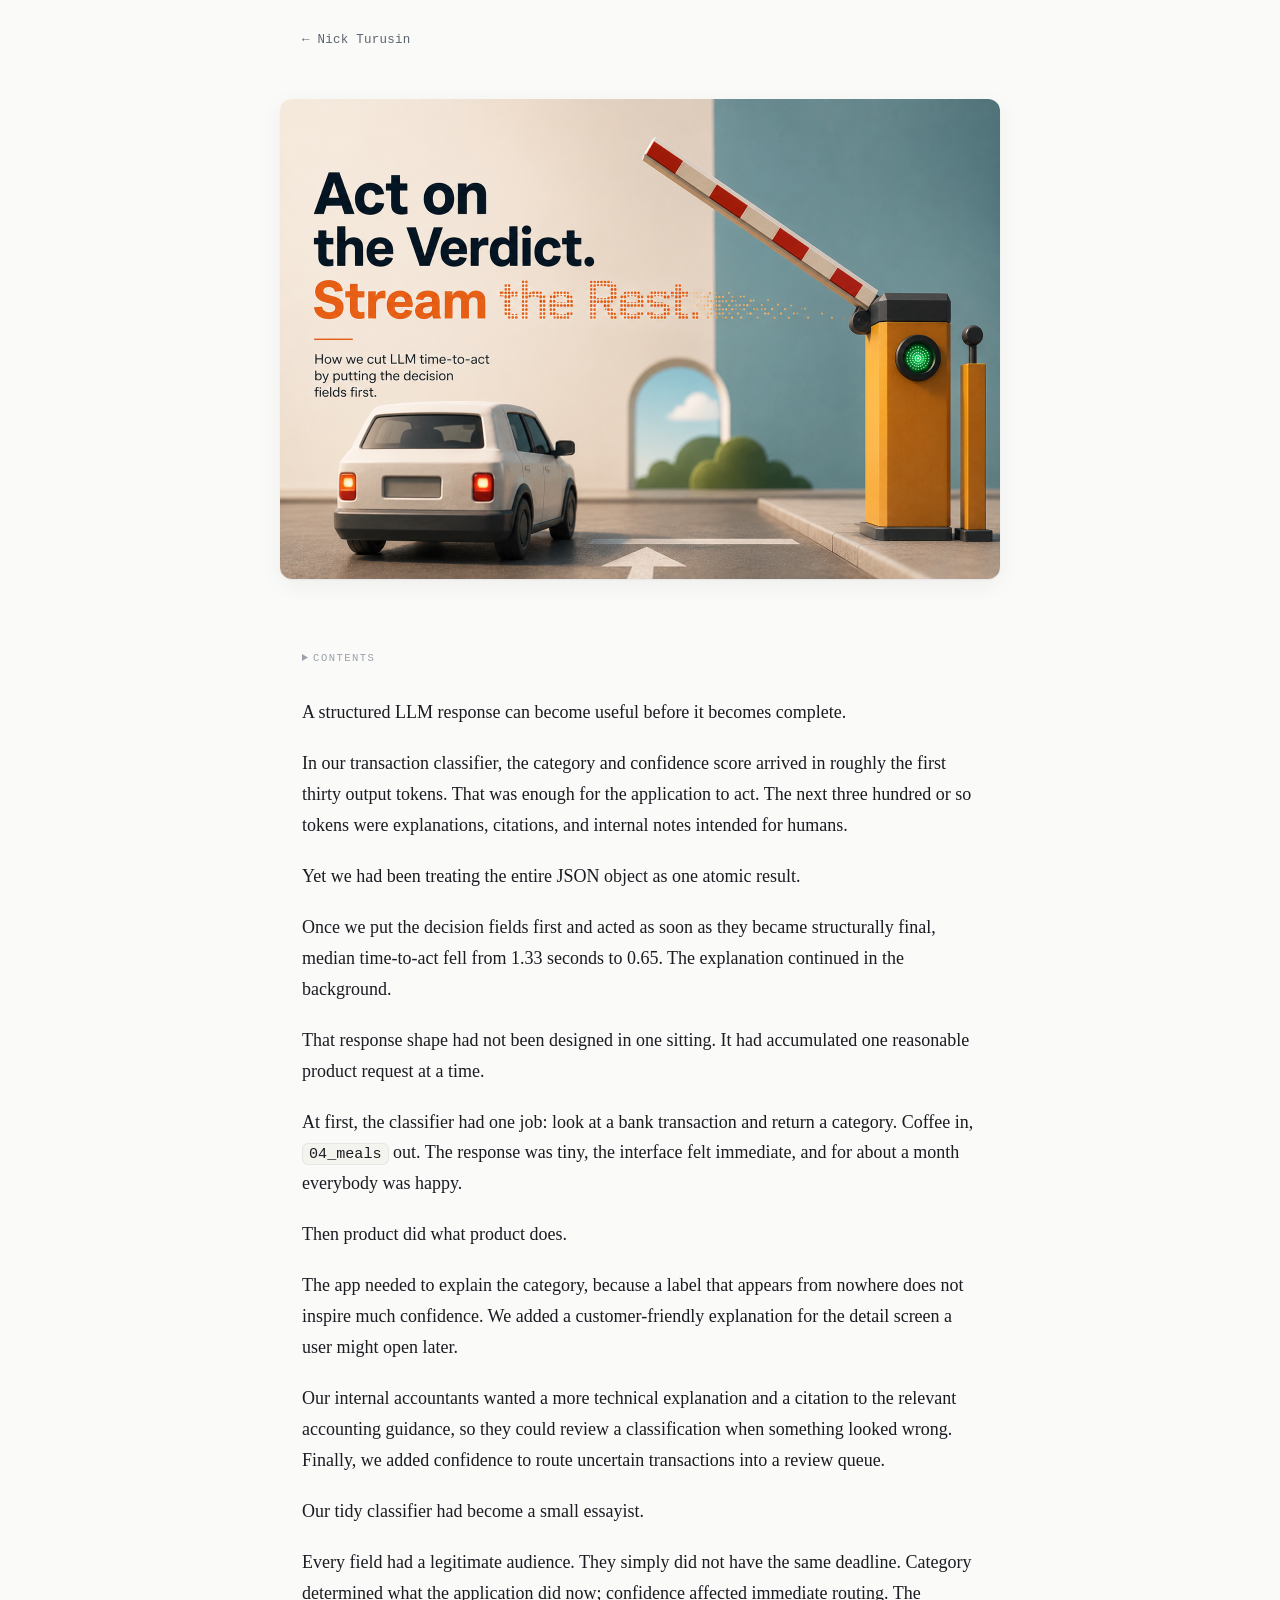
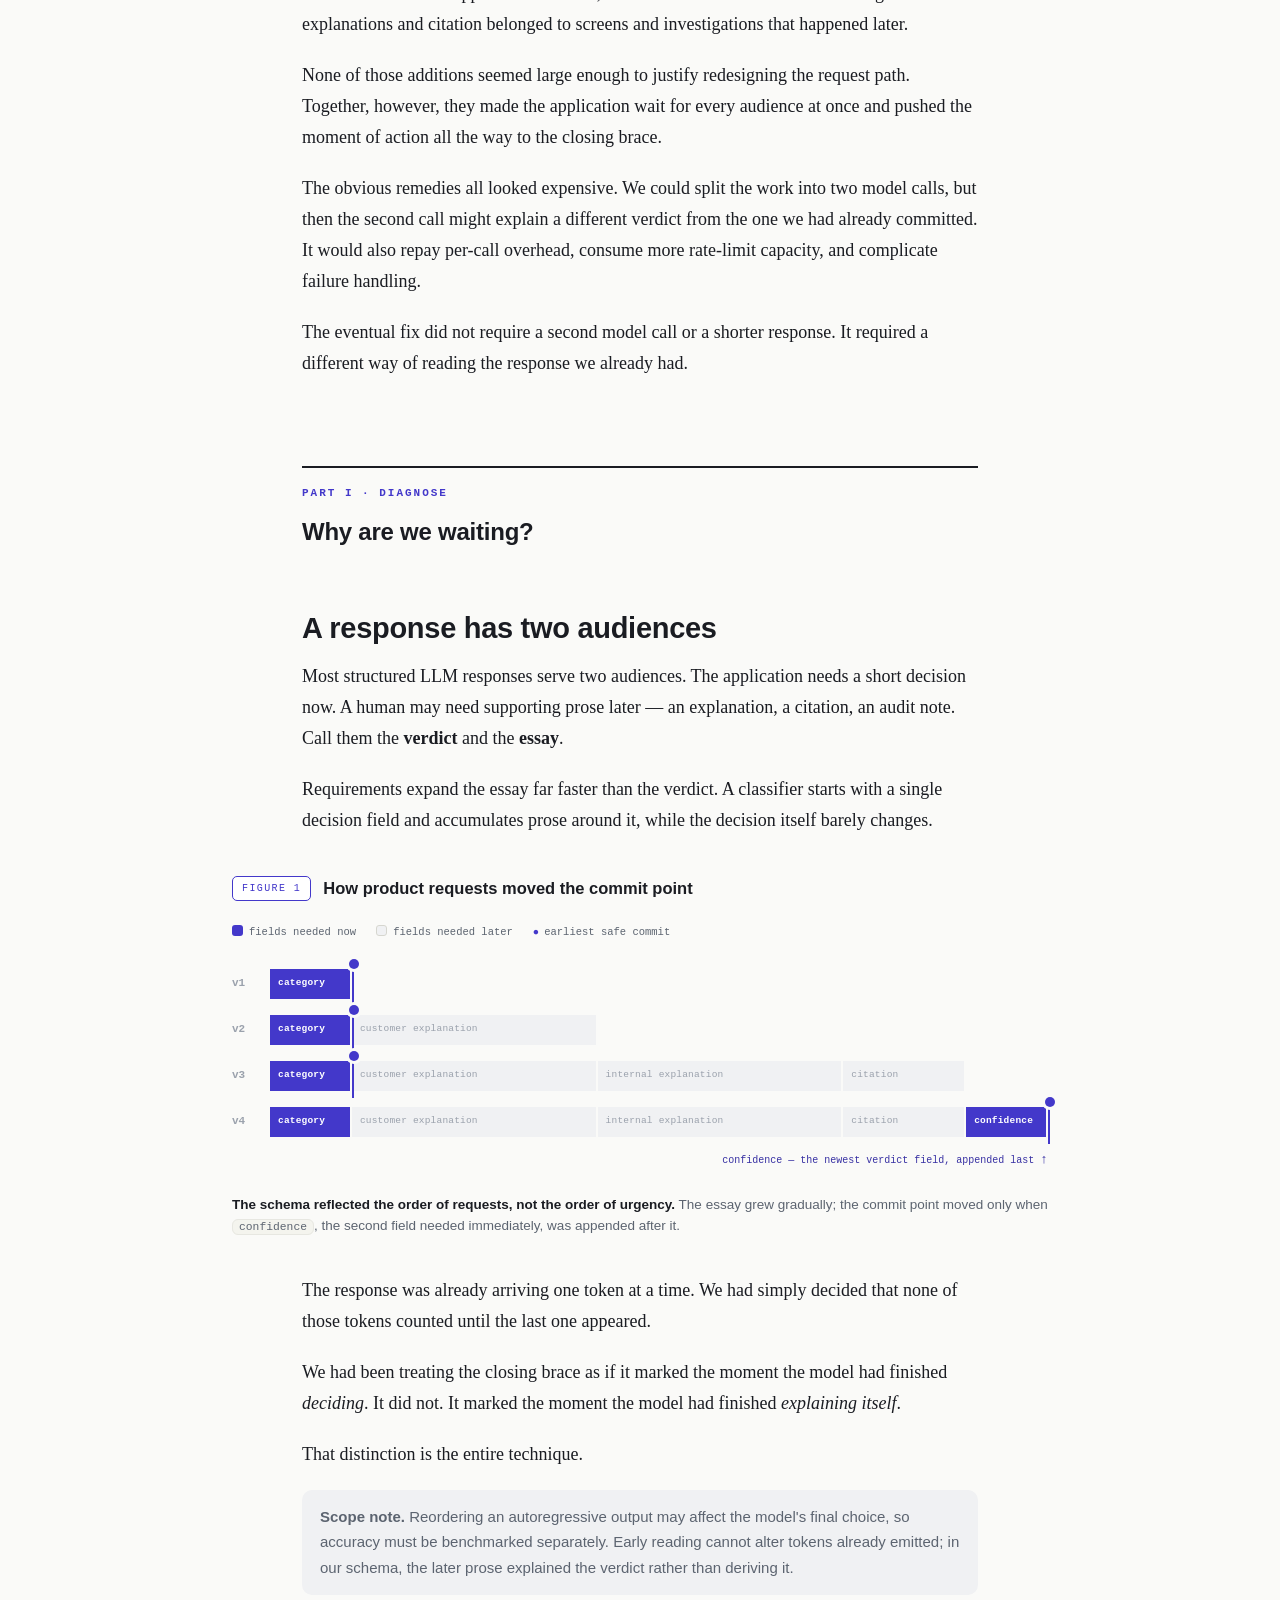
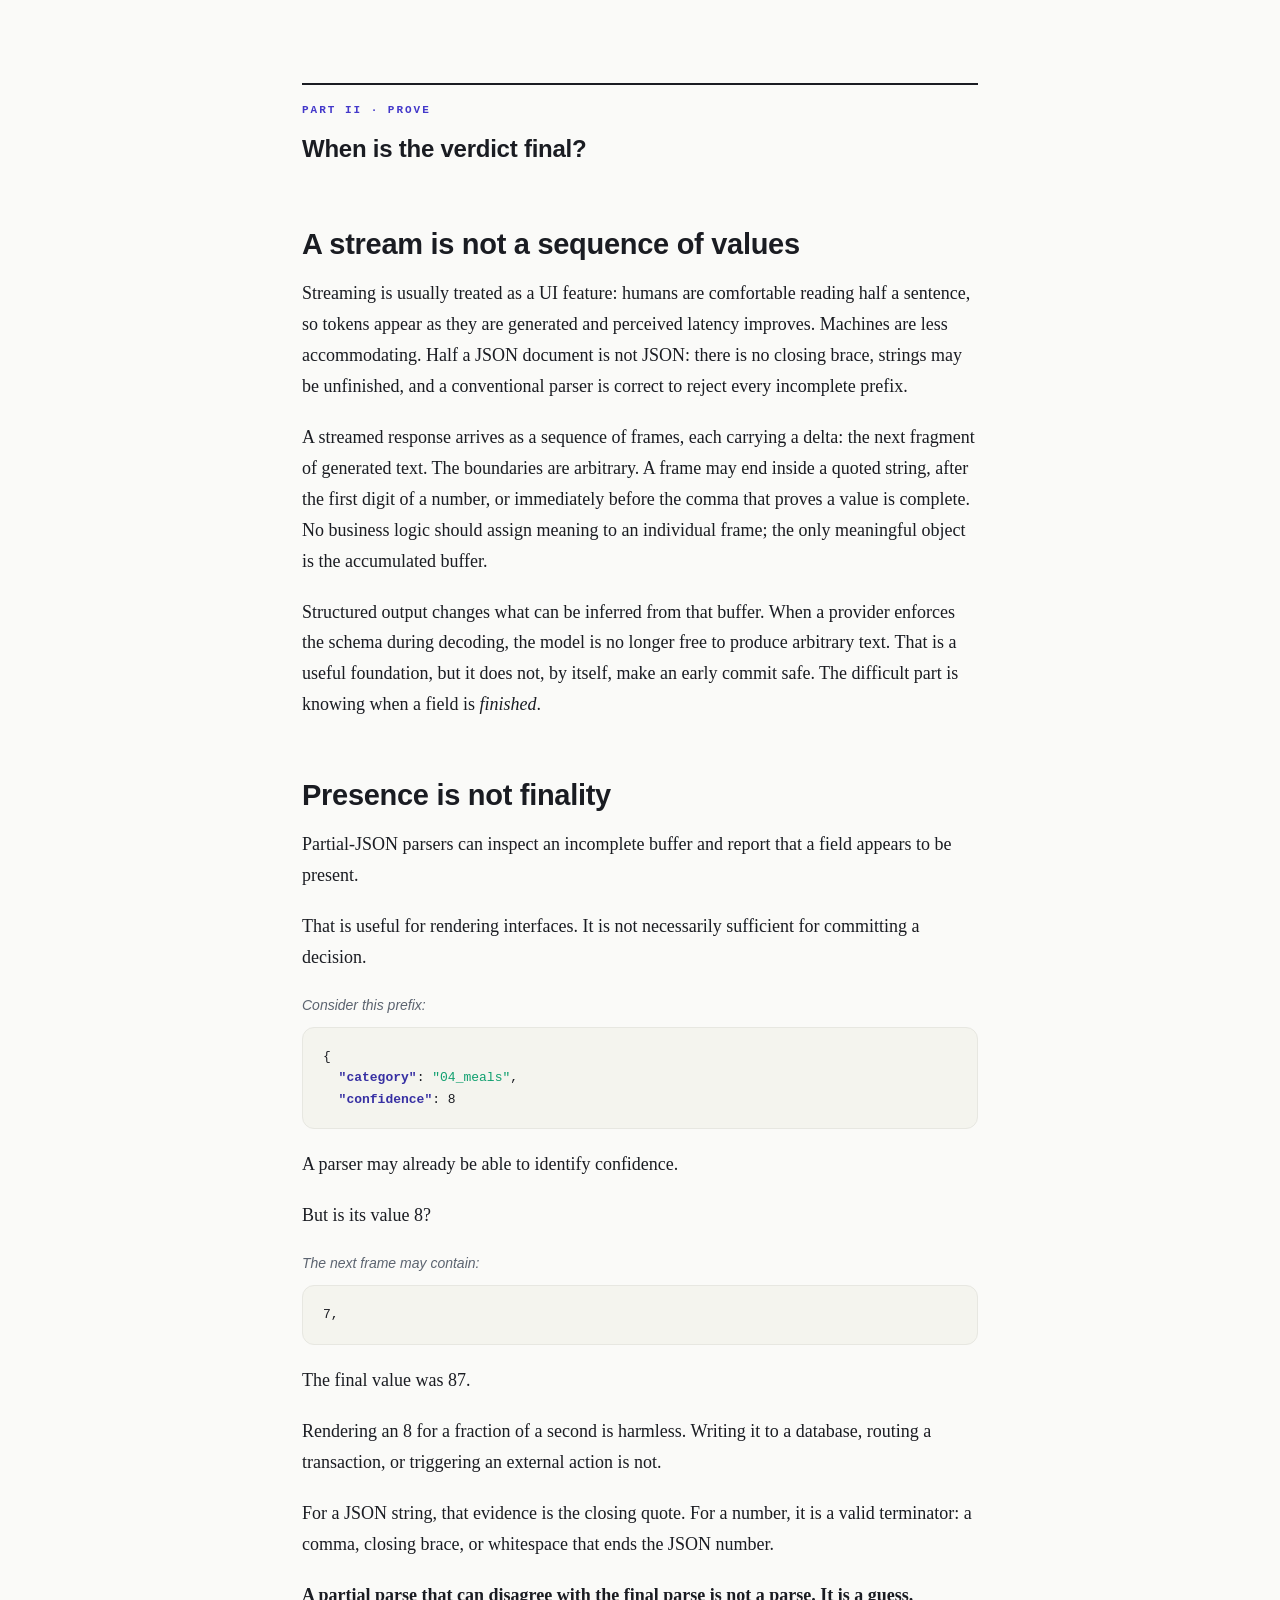
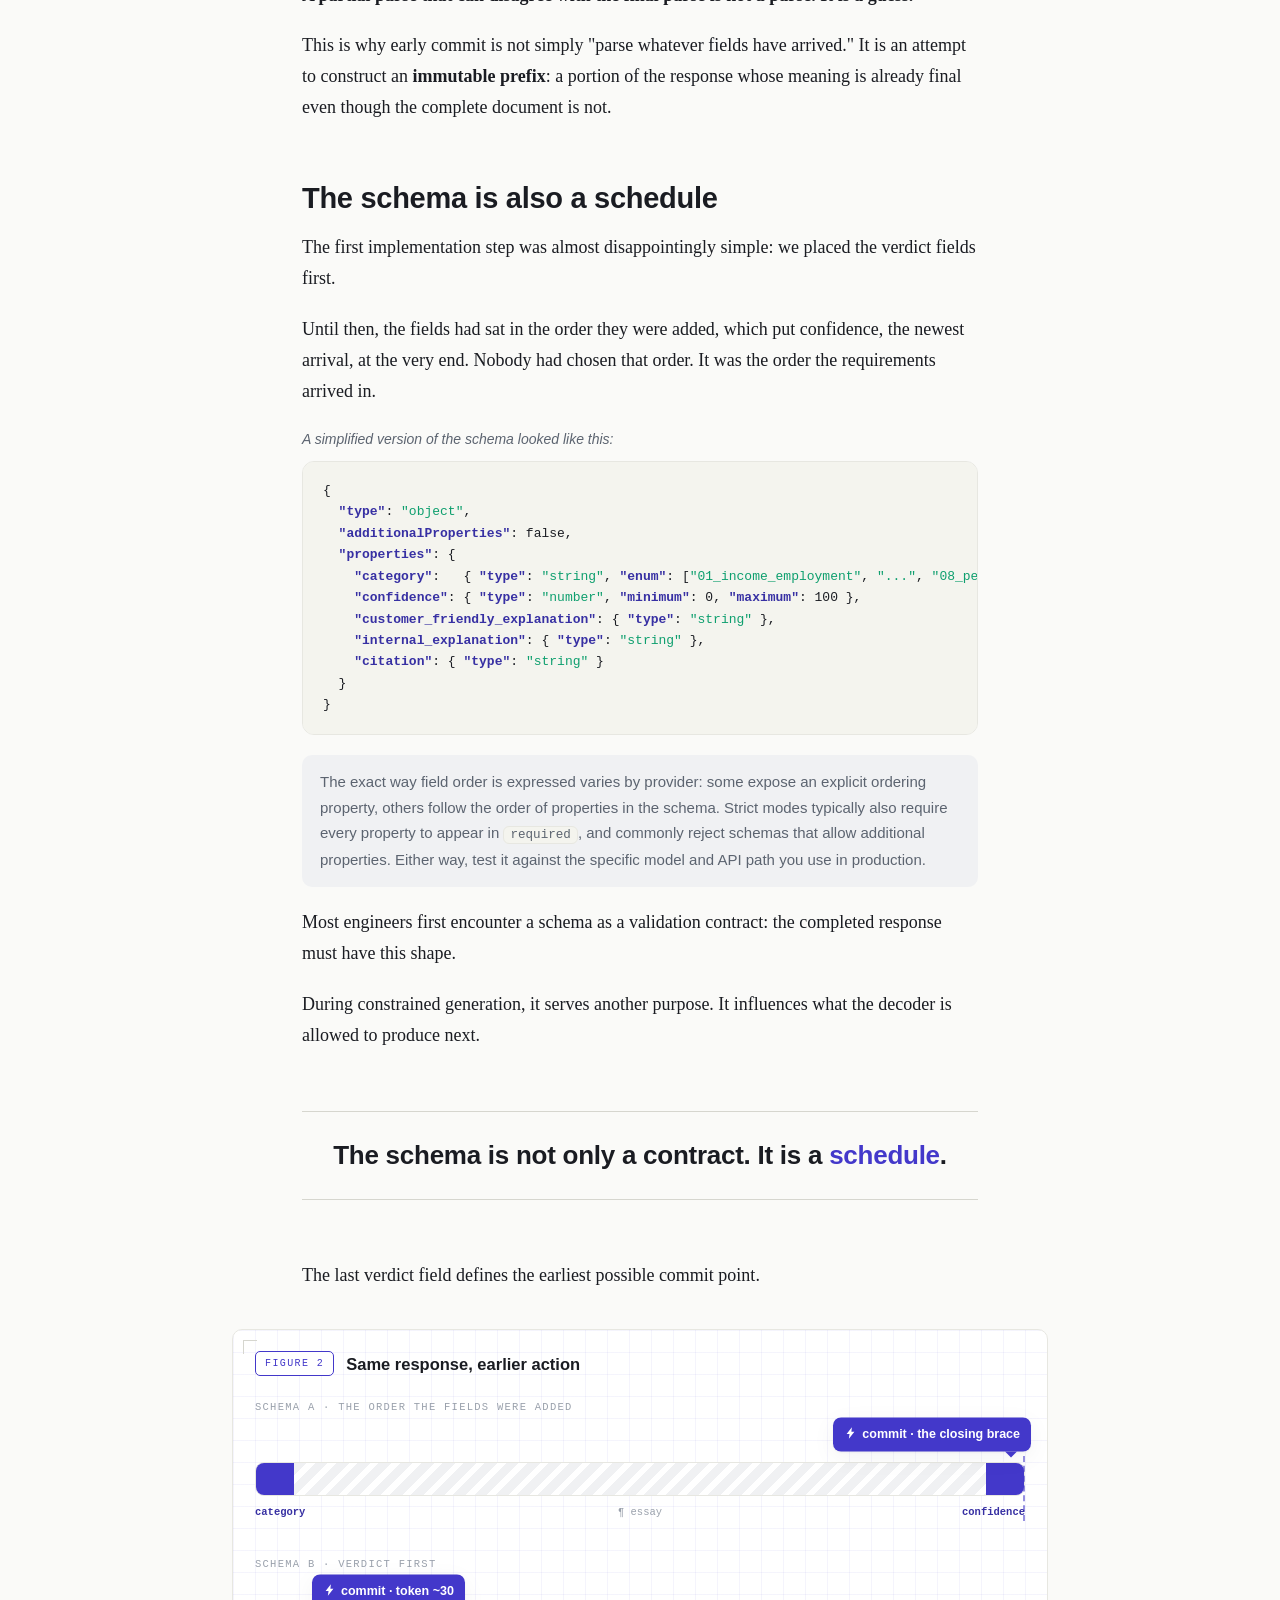
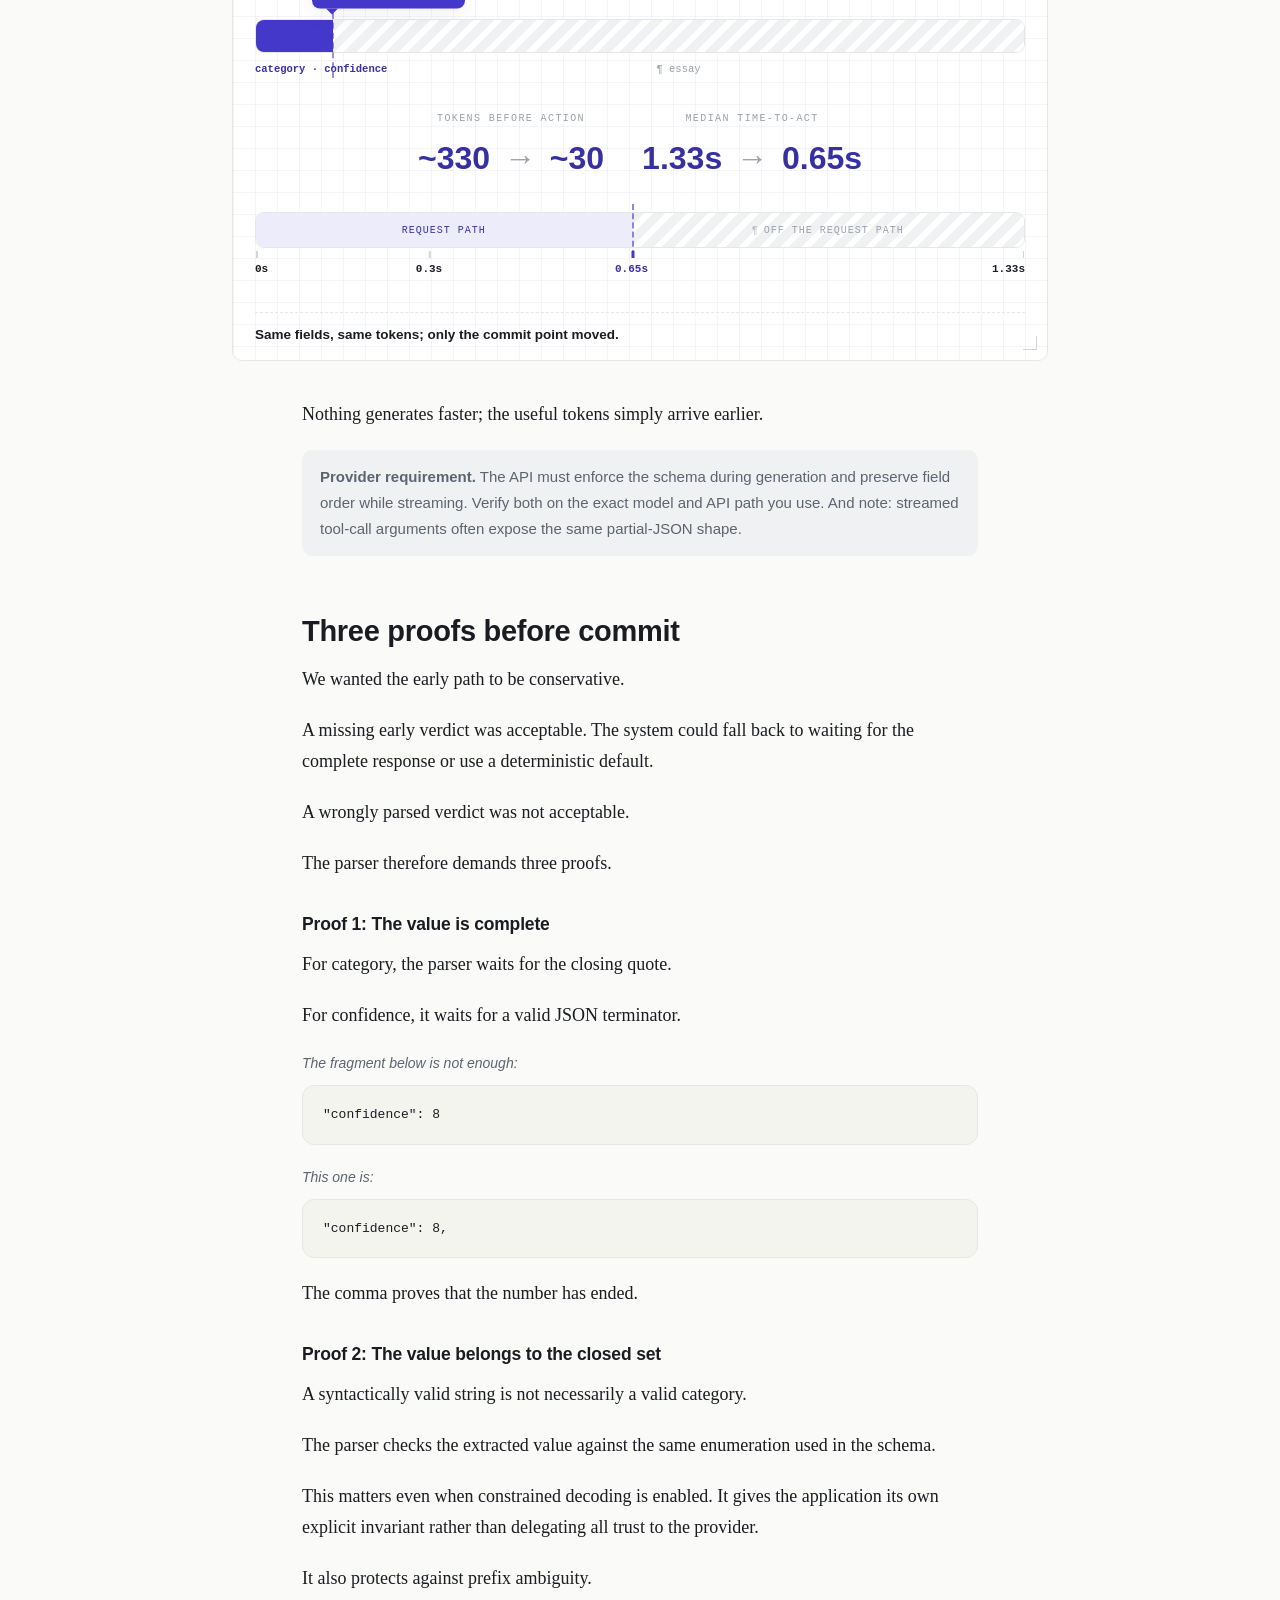
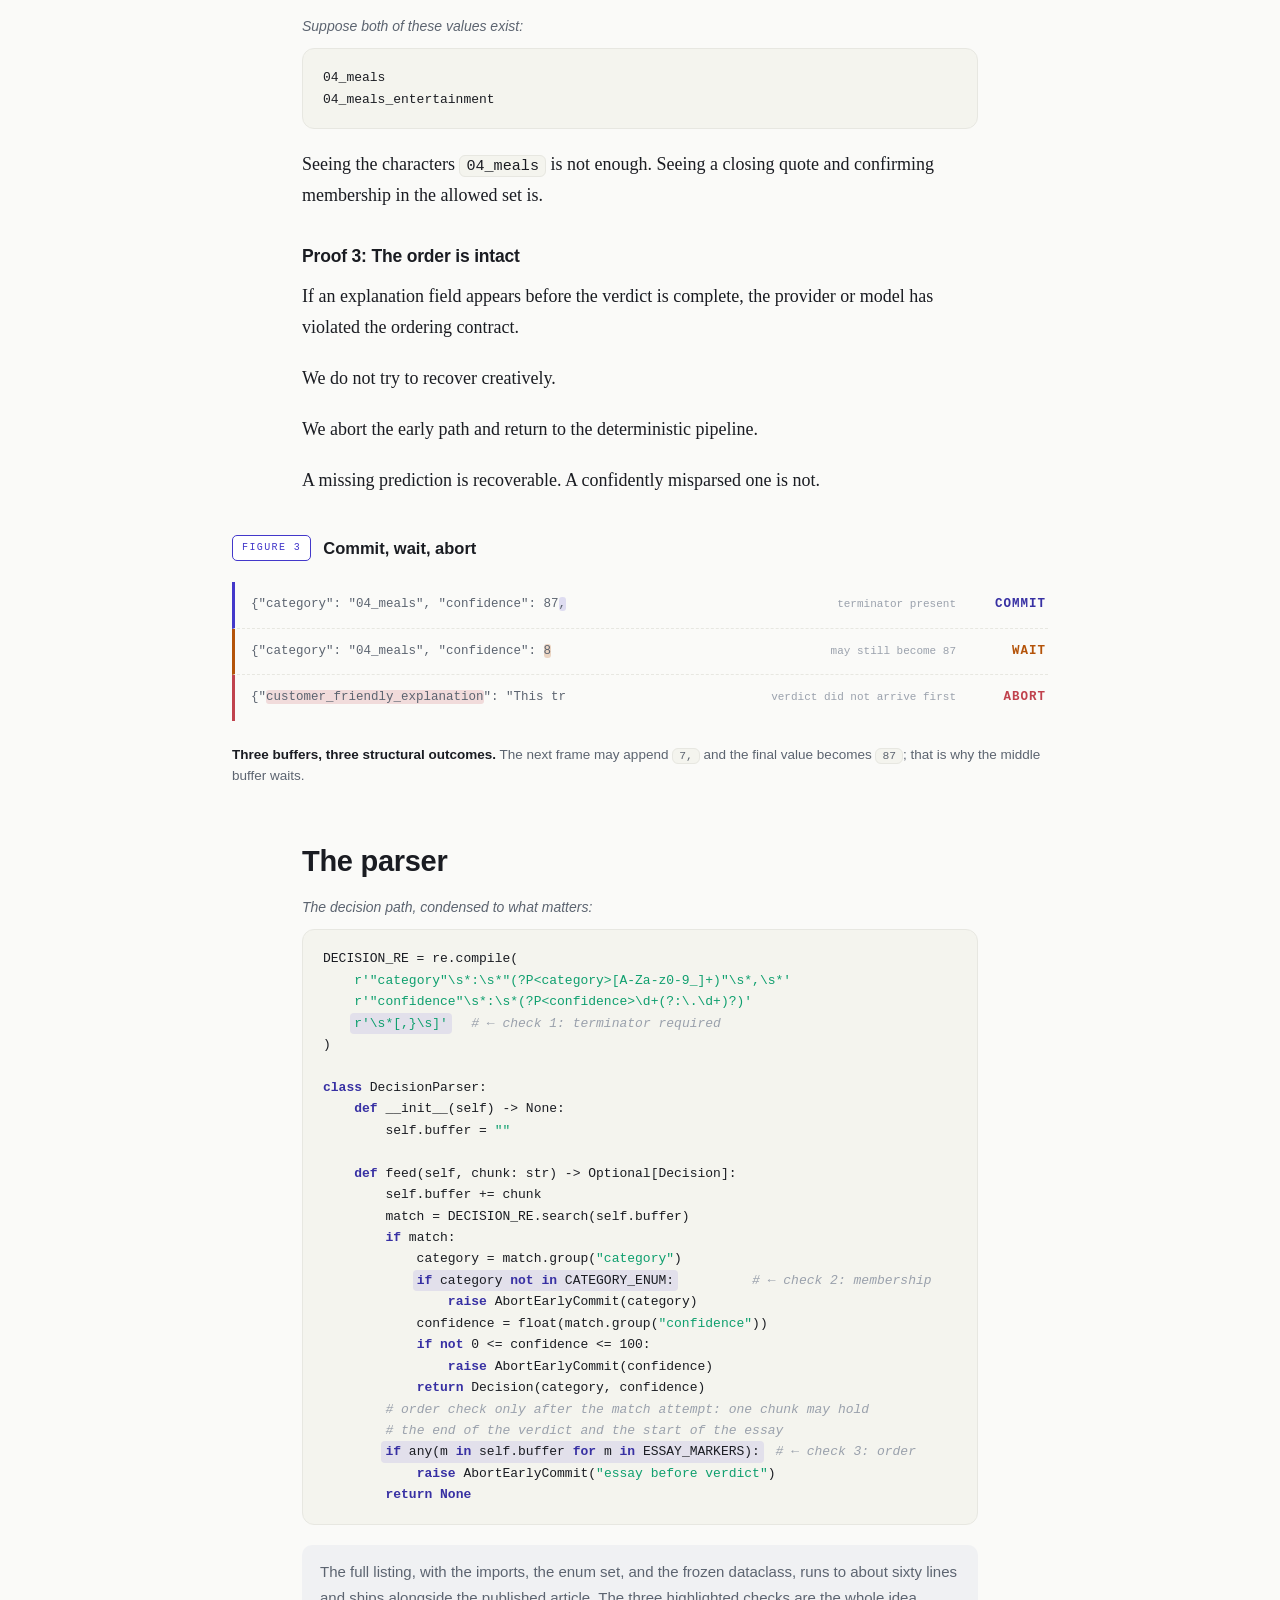
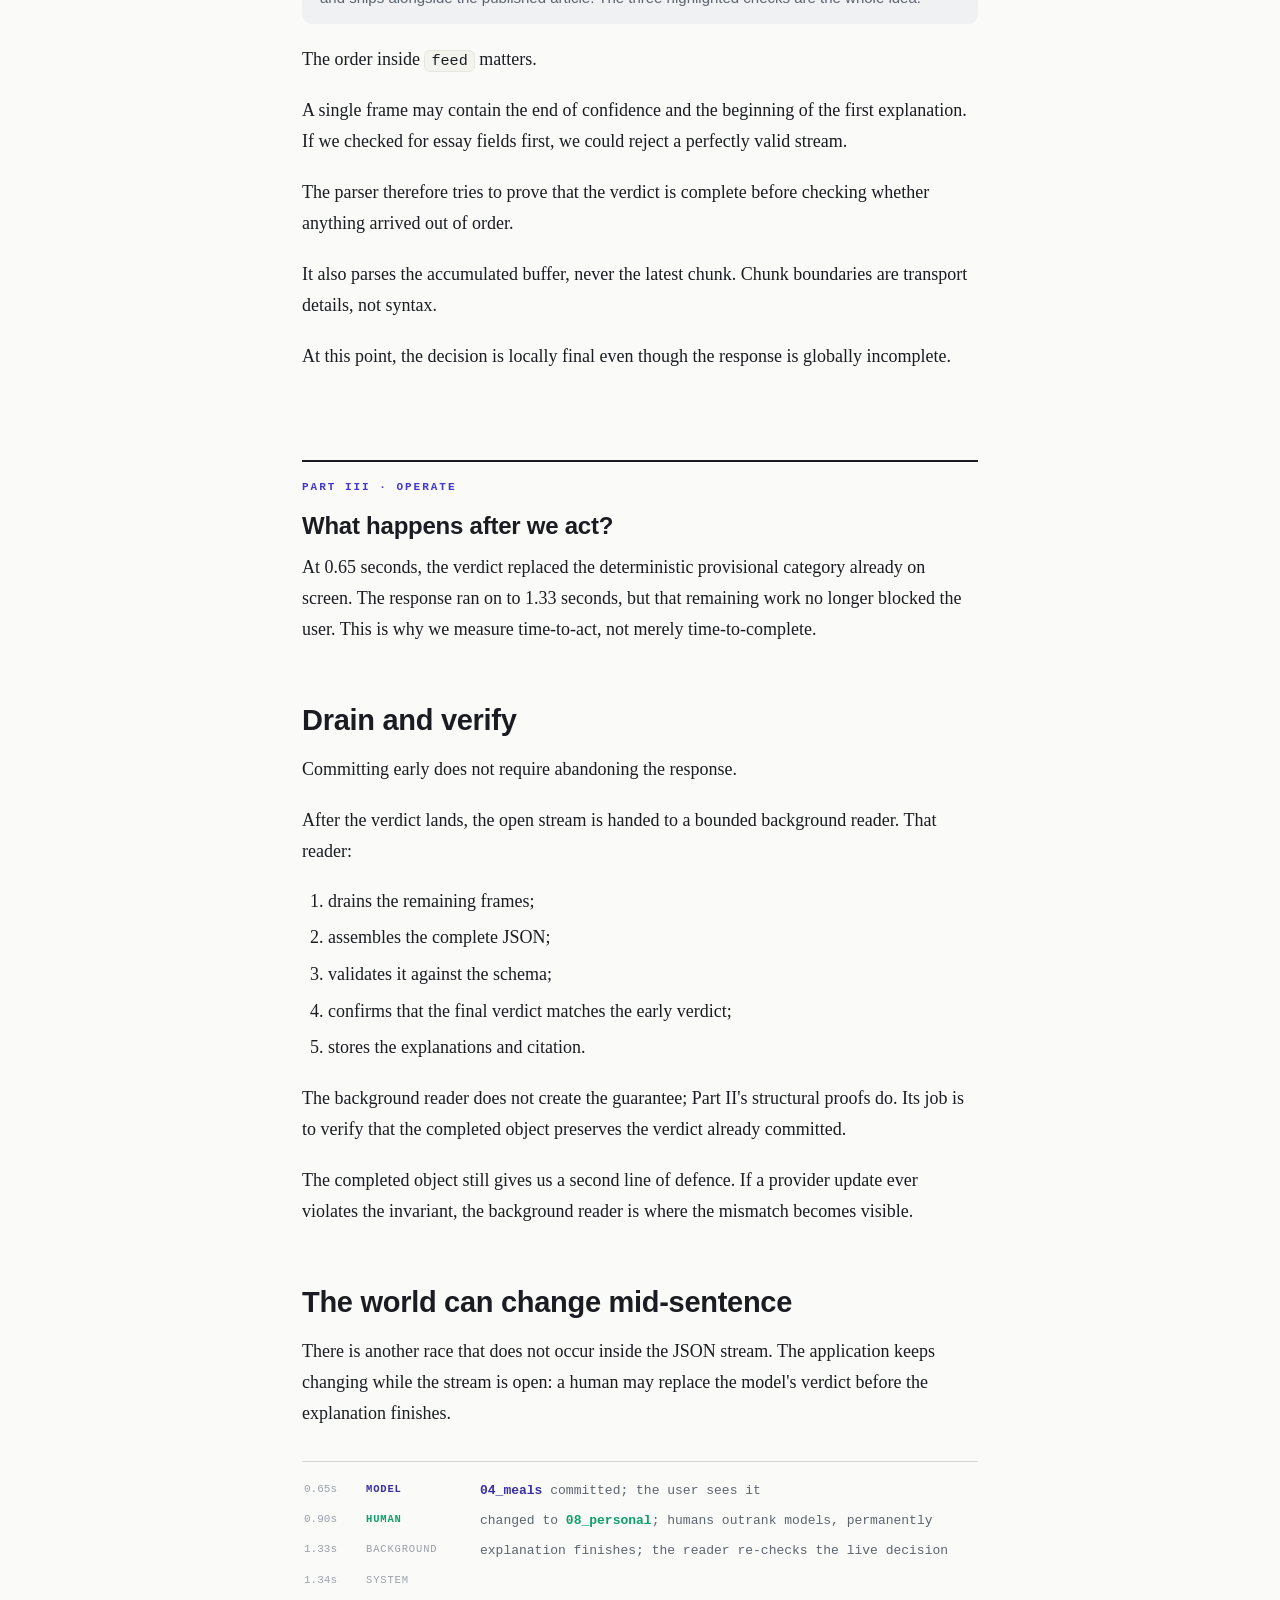
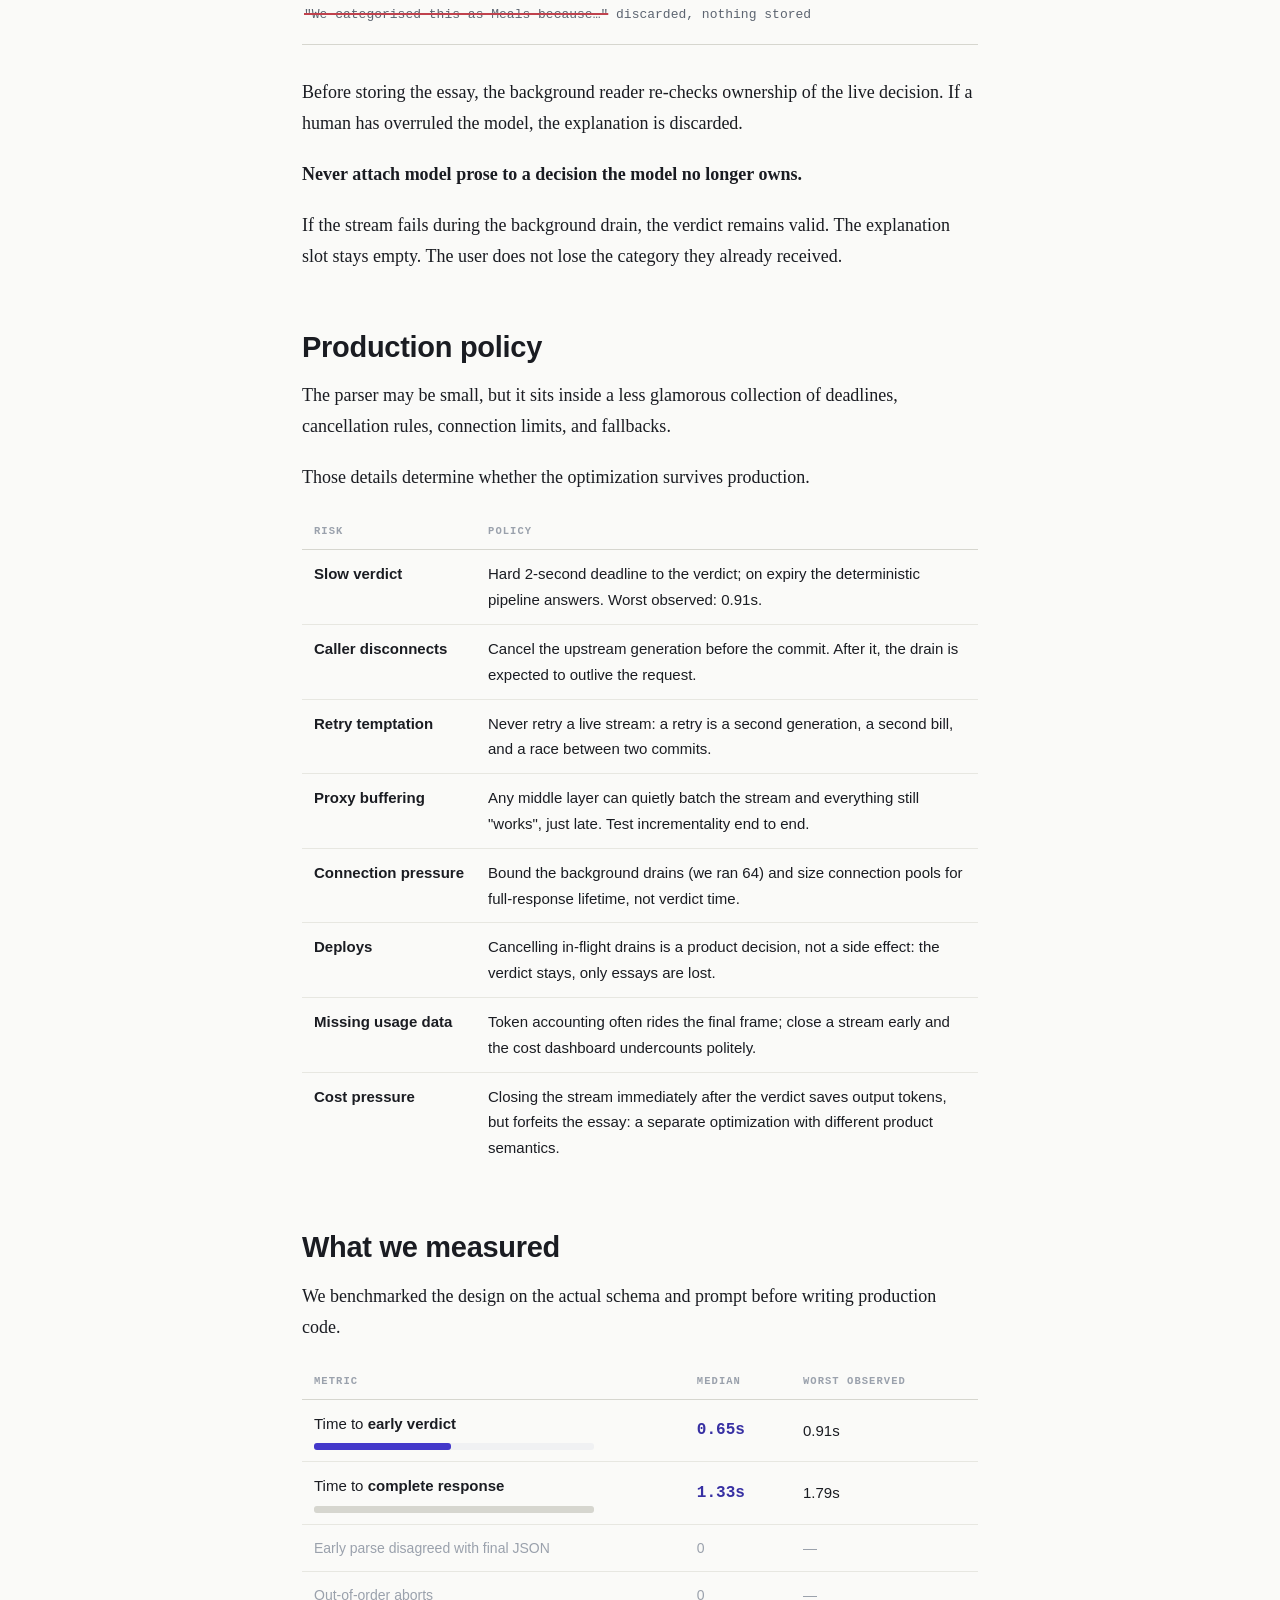
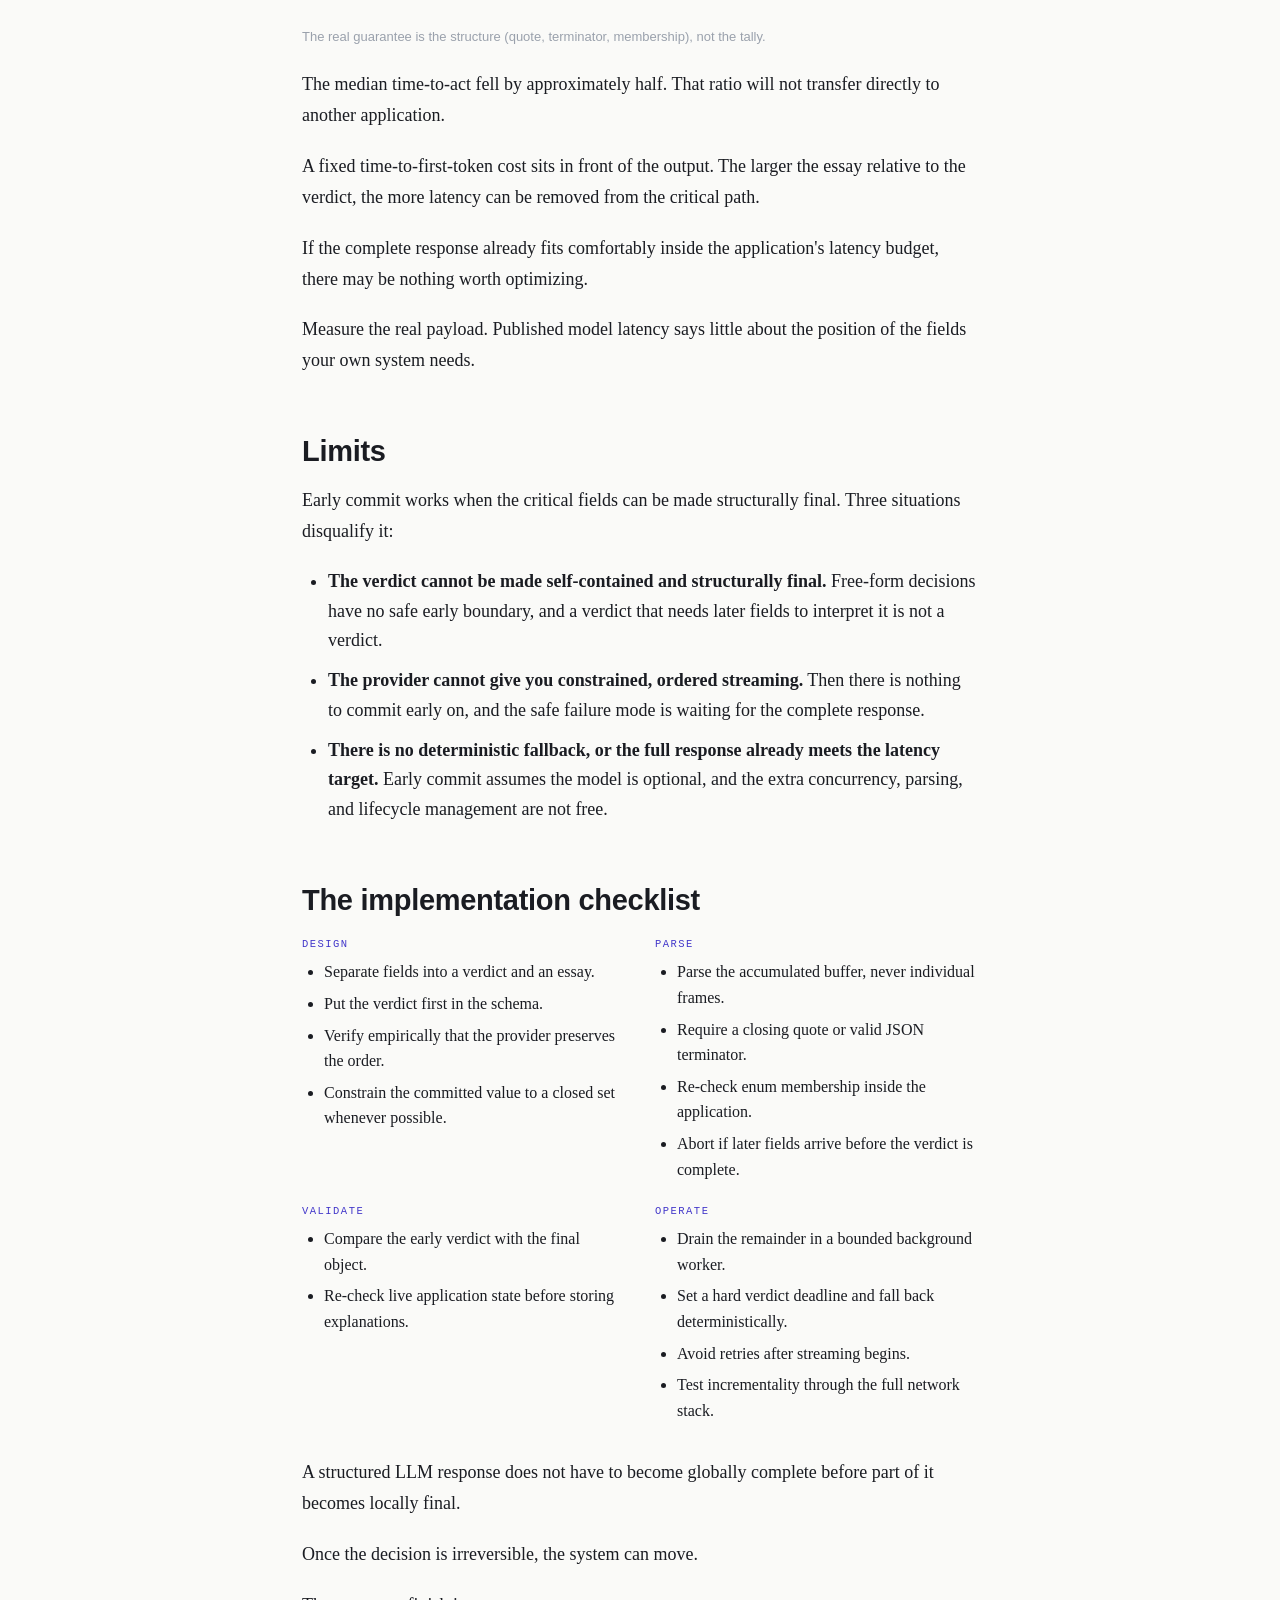
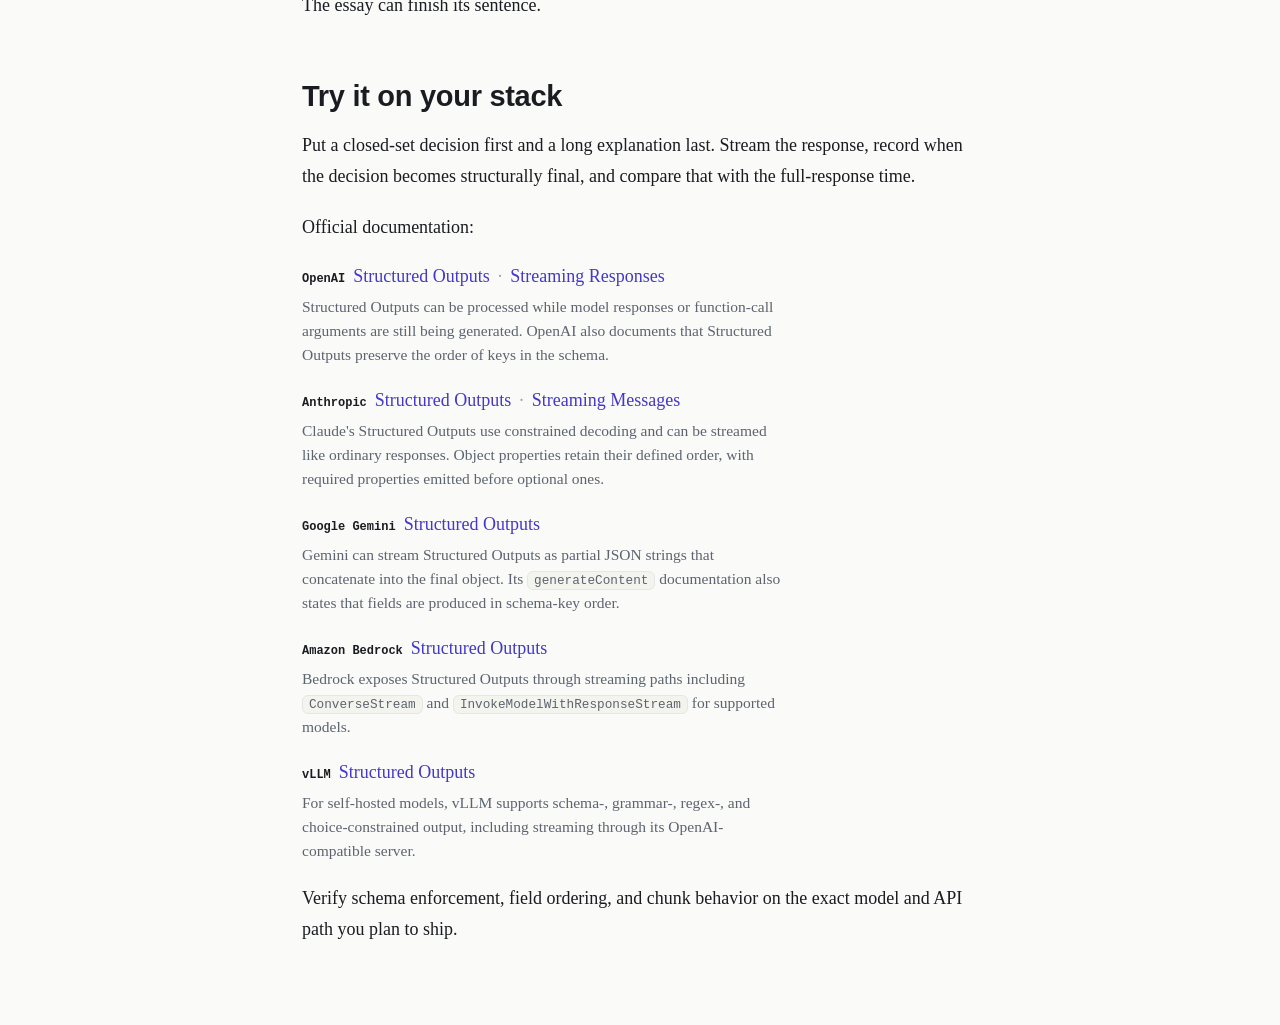
==== act-on-the-verdict.html @ 54d20032 "Minimal blog: home + first post (Act on the Verdict. Stream the Rest.)" ====
<!doctype html>
<html lang="en">
<head>
<meta charset="utf-8">
<meta name="viewport" content="width=device-width,initial-scale=1">
<title>Act on the Verdict. Stream the Rest.</title>
<meta name="description" content="How we cut median LLM time-to-act from 1.33s to 0.65s by putting the decision fields first in a streamed structured output, then draining the explanation in the background.">
<link rel="canonical" href="https://nturusin.github.io/act-on-the-verdict.html">
<meta property="og:type" content="article">
<meta property="og:title" content="Act on the Verdict. Stream the Rest.">
<meta property="og:description" content="How we cut median LLM time-to-act from 1.33s to 0.65s by putting the decision fields first in a streamed structured output, then draining the explanation in the background.">
<meta property="og:url" content="https://nturusin.github.io/act-on-the-verdict.html">
<meta property="og:image" content="https://nturusin.github.io/assets/cover.jpg">
<meta name="twitter:card" content="summary_large_image">
<meta name="twitter:title" content="Act on the Verdict. Stream the Rest.">
<meta name="twitter:description" content="How we cut median LLM time-to-act from 1.33s to 0.65s by putting the decision fields first in a streamed structured output, then draining the explanation in the background.">
<meta name="twitter:image" content="https://nturusin.github.io/assets/cover.jpg">
<style>
  :root{
    --bg:#FAFAF8; --card:#FFFFFF; --ink:#1A1C22; --mut:#5C6470; --dim:#9AA1AC;
    --line:#E7E7E1; --line2:#D6D6CF;
    --verdict:#4338CA; --verdict-soft:#EDECFB; --verdict-ink:#3730A3;
    --essay:#A9AEB9; --essay-soft:#F0F1F3;
    --good:#0E9F6E; --good-soft:#E3F4EC;
    --warn:#B45309; --warn-soft:#FAF0DF;
    --bad:#C0424D; --bad-soft:#F9E9EA;
    --codebg:#F4F4EE; --grid:rgba(67,56,202,.055);
    --disp:"Avenir Next","Helvetica Neue",Helvetica,system-ui,sans-serif;
    --serif:Charter,"Iowan Old Style",Georgia,"Times New Roman",serif;
    --mono:ui-monospace,"SF Mono",Menlo,Consolas,monospace;
    --shadow:0 1px 2px rgba(20,22,30,.05),0 6px 24px rgba(20,22,30,.05);
  }
  @media (prefers-color-scheme:dark){:root{
    --bg:#101217; --card:#171A21; --ink:#E9EAEE; --mut:#A6ACB8; --dim:#6C7380;
    --line:#262A33; --line2:#333845;
    --verdict:#8D8BF9; --verdict-soft:#232046; --verdict-ink:#B4B2FF;
    --essay:#5B6270; --essay-soft:#20242D;
    --good:#3FC493; --good-soft:#12291F;
    --warn:#E0A23C; --warn-soft:#2A2113;
    --bad:#E27E88; --bad-soft:#2A171A;
    --codebg:#1C1F27; --grid:rgba(141,139,249,.10);
    --shadow:0 1px 2px rgba(0,0,0,.35),0 8px 28px rgba(0,0,0,.3);
  }}
  :root[data-theme="light"]{
    --bg:#FAFAF8; --card:#FFFFFF; --ink:#1A1C22; --mut:#5C6470; --dim:#9AA1AC;
    --line:#E7E7E1; --line2:#D6D6CF;
    --verdict:#4338CA; --verdict-soft:#EDECFB; --verdict-ink:#3730A3;
    --essay:#A9AEB9; --essay-soft:#F0F1F3;
    --good:#0E9F6E; --good-soft:#E3F4EC;
    --warn:#B45309; --warn-soft:#FAF0DF;
    --bad:#C0424D; --bad-soft:#F9E9EA;
    --codebg:#F4F4EE; --grid:rgba(67,56,202,.055);
    --shadow:0 1px 2px rgba(20,22,30,.05),0 6px 24px rgba(20,22,30,.05);
  }
  :root[data-theme="dark"]{
    --bg:#101217; --card:#171A21; --ink:#E9EAEE; --mut:#A6ACB8; --dim:#6C7380;
    --line:#262A33; --line2:#333845;
    --verdict:#8D8BF9; --verdict-soft:#232046; --verdict-ink:#B4B2FF;
    --essay:#5B6270; --essay-soft:#20242D;
    --good:#3FC493; --good-soft:#12291F;
    --warn:#E0A23C; --warn-soft:#2A2113;
    --bad:#E27E88; --bad-soft:#2A171A;
    --codebg:#1C1F27; --grid:rgba(141,139,249,.10);
    --shadow:0 1px 2px rgba(0,0,0,.35),0 8px 28px rgba(0,0,0,.3);
  }
  *{box-sizing:border-box}
  html{scroll-behavior:smooth}
  @media (prefers-reduced-motion:reduce){html{scroll-behavior:auto}}
  html,body{height:auto;overflow-y:auto}
  article h2,figure.fig{scroll-margin-top:26px}
  .toc{display:none}
  @media (min-width:1320px){
    .toc{display:block;position:fixed;top:96px;left:max(18px,calc(50% - 660px));width:200px;font-family:var(--mono);font-size:11px;line-height:1.45;z-index:5}
    .toc .tt{font-size:10px;letter-spacing:.16em;text-transform:uppercase;color:var(--dim);margin-bottom:10px}
    .toc .tp{font-size:9.5px;letter-spacing:.16em;text-transform:uppercase;color:var(--verdict);margin:12px 0 4px;font-weight:700}
    .toc a{display:block;color:var(--dim);padding:4px 0 4px 12px;border-left:1.5px solid var(--line);text-decoration:none}
    .toc a.fg{font-size:10px;color:var(--dim);opacity:.85}
    .toc a:hover{color:var(--verdict-ink);border-left-color:var(--verdict);text-decoration:none}
    .tocm{display:none}
  }
  .tocm{margin:28px 0 4px;font-family:var(--mono);font-size:12px}
  .tocm summary{cursor:pointer;color:var(--dim);letter-spacing:.14em;text-transform:uppercase;font-size:10.5px}
  .tocm a{display:inline-block;color:var(--mut);margin:8px 16px 0 0;text-decoration:none}
  .tocm a:hover{color:var(--verdict-ink)}
  body{margin:0;background:var(--bg);color:var(--ink);font-family:var(--serif);font-size:18px;line-height:1.72}
  ::selection{background:var(--verdict);color:#fff}
  a{color:var(--verdict);text-decoration:none}
  a:hover{text-decoration:underline}
  :focus-visible{outline:2.5px solid var(--verdict);outline-offset:2px;border-radius:4px}

  .wrap{max-width:720px;margin:0 auto;padding:0 22px}
  .wide{max-width:860px;margin-left:auto;margin-right:auto;padding:0 22px}

  header.hero{padding:40px 0 12px}
  .coverimg{display:block;width:100%;height:auto;border-radius:12px;margin:6px 0 4px;box-shadow:var(--shadow)}
  h1{font-family:var(--disp);font-weight:700;font-size:clamp(34px,6vw,52px);line-height:1.08;letter-spacing:-.015em;margin:0 0 18px;text-wrap:balance}
  .standfirst{font-size:21px;line-height:1.55;color:var(--mut);margin:0 0 26px;max-width:56ch;text-wrap:pretty}

  .cover{position:relative;margin:40px 0 4px;padding:36px 0 74px;border-top:1px solid var(--line2);border-bottom:1px solid var(--line2)}
  .coverrow{display:flex;align-items:center;gap:14px;font-family:var(--mono);font-size:13.5px;white-space:nowrap}
  .cover .cv{color:var(--verdict-ink);font-weight:700;flex:none}
  .cover .cl{flex:none;height:52px;border-left:3px solid var(--verdict);position:relative}
  .cover .cl i{position:absolute;top:calc(100% + 8px);left:50%;transform:translateX(-50%);font-style:normal;font-size:10.5px;font-weight:700;letter-spacing:.1em;color:var(--verdict-ink);white-space:nowrap;text-align:center;line-height:1.55}
  .cover .cewrap{flex:1;min-width:0;overflow:hidden;position:relative}
  .cover .ce{display:block;color:var(--dim);overflow:hidden}
  .cover .cefade{position:absolute;inset:0;background:linear-gradient(90deg,transparent 0%,transparent 30%,var(--bg) 96%)}
  .cover .cb{flex:none;position:relative;color:var(--mut);font-weight:700}
  .cover .cb i{position:absolute;top:calc(100% + 9px);right:-2px;font-style:normal;font-size:11px;color:var(--dim)}
  .cover .tag{position:absolute;left:0;right:0;bottom:12px;text-align:center;font-family:var(--serif);font-size:14.5px;color:var(--mut)}
  @media (max-width:560px){.coverrow{font-size:10.5px;gap:9px}}
  .idea{border-top:1px solid var(--line2);border-bottom:1px solid var(--line2);padding:20px 4px;margin:36px 0;font-family:var(--disp);font-size:18.5px;font-weight:600;color:var(--ink);line-height:1.5;text-wrap:pretty}
  .idea .t{display:block;font-family:var(--mono);font-size:10.5px;letter-spacing:.14em;text-transform:uppercase;color:var(--verdict);margin-bottom:6px}
  .part{margin:88px 0 6px;border-top:2px solid var(--ink);padding-top:16px}
  .part .pn{font-family:var(--mono);font-size:11px;letter-spacing:.18em;color:var(--verdict);text-transform:uppercase;margin-bottom:8px;font-weight:700}
  .part .pq{font-family:var(--disp);font-weight:700;font-size:24px;letter-spacing:-.01em;color:var(--ink);text-wrap:balance}


  article{padding:26px 0 60px}
  article h2{font-family:var(--disp);font-weight:700;font-size:29px;letter-spacing:-.01em;line-height:1.2;margin:58px 0 16px;text-wrap:balance}
  article h3{font-family:var(--disp);font-weight:650;font-size:17.5px;letter-spacing:-.01em;margin:30px 0 10px;color:var(--ink)}
  article p{margin:0 0 20px}
  article ul.plain,article ol.plain{margin:0 0 20px;padding-left:26px}
  article ul.plain li,article ol.plain li{margin-bottom:7px;line-height:1.65}
  code{font-family:var(--mono);font-size:.84em;background:var(--codebg);border:1px solid var(--line);padding:1px 6px;border-radius:6px}
  .pull{font-family:var(--disp);font-weight:700;font-size:26px;line-height:1.35;letter-spacing:-.01em;color:var(--ink);
    border-top:1px solid var(--line2);border-bottom:1px solid var(--line2);padding:26px 8px;margin:60px 0;text-align:center;text-wrap:balance}
  .pull .m{color:var(--verdict)}
  .aside{font-family:var(--disp);font-size:15px;color:var(--mut);background:var(--essay-soft);border-radius:10px;padding:14px 18px;margin:0 0 20px}

  figure.fig{position:relative;margin:38px 0;border:1px solid var(--line);border-radius:10px;padding:20px 22px 14px;overflow:hidden;background:var(--card)}
  figure.fig.sheet{background-image:linear-gradient(var(--grid) 1px,transparent 1px),linear-gradient(90deg,var(--grid) 1px,transparent 1px);background-size:22px 22px}
  figure.fig.sheet::before{content:"";position:absolute;top:10px;left:10px;width:13px;height:13px;border-top:1.5px solid var(--line2);border-left:1.5px solid var(--line2)}
  figure.fig.sheet::after{content:"";position:absolute;bottom:10px;right:10px;width:13px;height:13px;border-bottom:1.5px solid var(--line2);border-right:1.5px solid var(--line2)}
  figure.fig.quiet{border:none;background:none;padding:0;overflow:visible;border-radius:0}
  figure.fig.quiet figcaption{border-top:none;padding-top:8px}
  figure.fig figcaption{font-family:var(--disp);font-size:13.5px;color:var(--mut);margin-top:16px;line-height:1.55;border-top:1px dashed var(--line);padding-top:12px}
  figure.fig figcaption b{color:var(--ink)}
  .fighead{display:flex;align-items:center;gap:12px;margin-bottom:20px;flex-wrap:wrap}
  .fighead .fn{font-family:var(--mono);font-size:10px;letter-spacing:.14em;color:var(--verdict);text-transform:uppercase;border:1px solid var(--verdict);border-radius:5px;padding:3px 9px;background:var(--card);flex:none}
  .fighead .ft{font-family:var(--disp);font-weight:700;font-size:16.5px}

  /* figure 1: how the commit point moved */
  .f1{margin-top:2px}
  .f1legend{display:flex;gap:20px;flex-wrap:wrap;font-family:var(--mono);font-size:10.5px;color:var(--mut);margin-bottom:20px}
  .f1legend .sw{display:inline-block;width:11px;height:11px;border-radius:3px;vertical-align:-1px;margin-right:6px}
  .f1legend .sw.v{background:var(--verdict)}
  .f1legend .sw.e{background:var(--essay-soft);border:1px solid var(--line2)}
  .f1legend .dot{color:var(--verdict);font-weight:700;margin-right:5px}
  .f1row{display:flex;align-items:center;gap:14px;padding:8px 0}
  .f1row .f1v{width:24px;flex:none;font-family:var(--mono);font-size:11px;font-weight:700;color:var(--dim)}
  .f1track{position:relative;flex:1;min-width:0;height:30px}
  .f1bar{display:flex;height:100%;width:100%}
  .f1seg{flex:none;height:100%;display:flex;align-items:center;padding:0 8px;font-family:var(--mono);font-size:9.5px;letter-spacing:.02em;white-space:nowrap;overflow:hidden;text-overflow:ellipsis;border-right:2px solid var(--bg)}
  .f1seg.v{background:var(--verdict);color:#fff;font-weight:700}
  .f1seg.e{background:var(--essay-soft);color:var(--dim)}
  .f1commit{position:absolute;top:-7px;bottom:-7px;width:0;border-left:2.5px solid var(--verdict)}
  .f1commit::before{content:"";position:absolute;left:-5px;top:-3px;width:10px;height:10px;border-radius:50%;background:var(--verdict);box-shadow:0 0 0 3px var(--bg)}
  .f1annorow{display:flex;gap:14px;margin-top:4px}
  .f1anno{flex:1;min-width:0;font-family:var(--mono);font-size:10px;color:var(--verdict-ink);text-align:right}
  .f1anno .ar{font-size:13px;font-weight:700}
  @media (max-width:560px){.f1seg{font-size:0;padding:0}.f1legend{gap:12px}}

  /* figure 2: two schema bars with a commit flag */
  .schemapair{display:flex;flex-direction:column;gap:34px;margin-top:8px}
  .schemabar .sl{font-family:var(--mono);font-size:10.5px;letter-spacing:.12em;text-transform:uppercase;color:var(--dim);margin-bottom:7px}
  .barwrap{position:relative;margin-top:46px}
  .schemabar .bar{display:flex;height:34px;border-radius:9px;overflow:hidden;border:1px solid var(--line)}
  .seg{display:flex;align-items:center;justify-content:center;font-family:var(--mono);font-size:10.5px;white-space:nowrap;overflow:hidden}
  .seg.v{background:var(--verdict);color:#fff;font-weight:700}
  .seg.e{background:repeating-linear-gradient(135deg,var(--essay-soft) 0 9px,var(--card) 9px 15px);color:var(--dim)}
  .commitflag{position:absolute;top:-11px;transform:translateY(-100%);background:var(--verdict);color:#fff;font-family:var(--disp);font-weight:700;font-size:12.5px;border-radius:8px;padding:6px 11px;white-space:nowrap;box-shadow:var(--shadow)}
  .commitflag::after{content:"";position:absolute;top:100%;left:14px;border:6px solid transparent;border-top-color:var(--verdict)}
  .commitflag.atright{right:-6px}
  .commitflag.atright::after{left:auto;right:14px}
  .commitflag.atleft{left:10%;margin-left:-20px}
  .segkey{position:relative;height:18px;margin-top:7px;font-family:var(--mono);font-size:10.5px}
  .segkey .kv{position:absolute;color:var(--verdict-ink);font-weight:700;white-space:nowrap}
  .segkey .ke{position:absolute;transform:translateX(-50%);color:var(--dim);white-space:nowrap;max-width:70%;overflow:hidden;text-overflow:ellipsis}

  /* figure 3: commit, wait, abort */
  .tri{display:flex;flex-direction:column}
  .srow{display:flex;gap:18px;align-items:baseline;flex-wrap:wrap;padding:12px 2px 12px 16px;border-left:3px solid var(--line2);border-bottom:1px dashed var(--line)}
  .srow:last-child{border-bottom:none}
  .srow.c{border-left-color:var(--verdict)}
  .srow.w{border-left-color:var(--warn)}
  .srow.a{border-left-color:var(--bad)}
  .srow .buf{font-family:var(--mono);font-size:12.5px;color:var(--mut);flex:1;min-width:230px;word-break:break-all}
  .srow .ev{font-family:var(--mono);font-size:11px;color:var(--dim);flex:none}
  .srow .out{font-family:var(--mono);font-size:12.5px;font-weight:700;letter-spacing:.08em;flex:none;min-width:72px;text-align:right}
  .srow.c .out{color:var(--verdict-ink)}
  .srow.w .out{color:var(--warn)}
  .srow.a .out{color:var(--bad)}
  .buf .hv{background:color-mix(in srgb,var(--verdict) 15%,transparent);border-radius:3px}
  .buf .hw{background:color-mix(in srgb,var(--warn) 22%,transparent);border-radius:3px}
  .buf .hb{background:color-mix(in srgb,var(--bad) 17%,transparent);border-radius:3px}

  /* figure 4: two zones, one boundary */
  .tl2{position:relative;margin:52px 0 8px;padding-bottom:48px}
  .tl2 .track{display:flex;height:36px;border-radius:9px;overflow:hidden;border:1px solid var(--line)}
  .tl2 .zreq{width:48.9%;background:var(--verdict-soft);display:flex;align-items:center;justify-content:center;font-family:var(--mono);font-size:10px;letter-spacing:.1em;text-transform:uppercase;color:var(--verdict-ink);white-space:nowrap;overflow:hidden}
  .tl2 .zbg{flex:1;background:repeating-linear-gradient(135deg,var(--essay-soft) 0 9px,var(--card) 9px 15px);display:flex;align-items:center;justify-content:center;font-family:var(--mono);font-size:10px;letter-spacing:.1em;text-transform:uppercase;color:var(--dim);white-space:nowrap;overflow:hidden}
  .tl2 .mark{position:absolute;top:48px;transform:translateX(-50%);text-align:center;font-family:var(--mono);font-size:11px;color:var(--ink);font-weight:700}
  .tl2 .mark::before{content:"";position:absolute;left:50%;top:-9px;width:1.5px;height:7px;background:var(--line2)}
  .tl2 .mark.hot{color:var(--verdict-ink)}
  .tl2 .mark.hot::before{background:var(--verdict);width:2.5px}
  .tl2 .m0{left:0;transform:none;text-align:left}
  .tl2 .m0::before{left:1px}
  .tl2 .mend{right:0;transform:none;text-align:right}
  .tl2 .mend::before{left:auto;right:1px}

  /* the race, static ladder */
  .orace{font-family:var(--mono);font-size:13px;color:var(--mut);border-top:1px solid var(--line2);border-bottom:1px solid var(--line2);padding:14px 2px;margin:32px 0}
  .orace .r{display:flex;gap:14px;flex-wrap:wrap;padding:4px 0}
  .orace .t{width:48px;flex:none;color:var(--dim);font-size:11px}
  .orace .w{width:100px;flex:none;font-size:10.5px;letter-spacing:.08em;text-transform:uppercase;color:var(--dim)}
  .orace .r.hum .w{color:var(--good);font-weight:700}
  .orace .r.mod .w{color:var(--verdict-ink);font-weight:700}
  .orace b{color:var(--ink)}
  .strike{text-decoration:line-through;text-decoration-color:var(--bad);text-decoration-thickness:2px}

  .numbers{width:100%;border-collapse:collapse;font-family:var(--disp);font-size:15px;margin:10px 0 6px}
  .numbers th{font-family:var(--mono);font-size:10.5px;letter-spacing:.1em;text-transform:uppercase;color:var(--dim);text-align:left;padding:9px 12px;border-bottom:1.5px solid var(--line2)}
  .numbers td{padding:11px 12px;border-bottom:1px solid var(--line);font-variant-numeric:tabular-nums}
  .numbers td.big{font-family:var(--mono);font-weight:700;color:var(--verdict-ink);font-size:16px}
  .numbers tr:last-child td{border-bottom:none}
  .mbar{height:7px;background:var(--essay-soft);border-radius:3px;margin-top:7px;max-width:280px}
  .mbar i{display:block;height:100%;border-radius:3px;background:var(--verdict)}
  .mbar.e i{background:var(--line2)}
  .numbers tr.sanity td{color:var(--dim);font-size:14px}
  .opnotes td:first-child{font-family:var(--disp);font-weight:600;color:var(--ink);white-space:nowrap;vertical-align:top}
  .phases{display:grid;grid-template-columns:repeat(auto-fit,minmax(280px,1fr));gap:6px 30px;margin:18px 0 20px}
  .phase .pt{font-family:var(--mono);font-size:10.5px;letter-spacing:.14em;text-transform:uppercase;color:var(--verdict);margin-bottom:6px}
  .phase ul{margin:0 0 14px;padding-left:22px}
  .phase li{margin-bottom:6px;line-height:1.6;font-size:16px}
  .tblnote{font-family:var(--disp);font-size:13px;color:var(--dim);margin-top:8px}

  pre.code{background:var(--codebg);border:1px solid var(--line);border-radius:12px;padding:18px 20px;overflow-x:auto;font-family:var(--mono);font-size:13px;line-height:1.65;margin:0 0 20px}
  pre.code .k{color:var(--verdict-ink);font-weight:600}
  pre.code .s{color:var(--good)}
  pre.code .c{color:var(--dim);font-style:italic}
  .codenote{font-family:var(--disp);font-size:14px;color:var(--mut);font-style:italic;margin:0 0 10px}
  pre.code .em{display:inline-block;background:color-mix(in srgb,var(--verdict) 10%,transparent);border-radius:4px;margin:0 -4px;padding:0 4px}

  .gotchas{margin:16px 0 20px;padding-left:26px}
  .gotchas li{margin-bottom:10px;line-height:1.65}
  .gotchas li b{color:var(--ink)}

  .reflist{list-style:none;margin:0 0 20px;padding:0}
  .reflist li{margin-bottom:20px;line-height:1.5}
  .reflist .rh{margin-bottom:5px}
  .reflist .pv{font-family:var(--mono);font-size:12px;color:var(--ink);font-weight:700;margin-right:8px}
  .reflist .sep{color:var(--dim);margin:0 8px}
  .reflist .rd{font-size:15.5px;color:var(--mut);line-height:1.55;max-width:62ch}
  .reflist .rd code{font-size:.82em}

  footer{border-top:1px solid var(--line);margin-top:30px;padding:26px 0 70px;font-family:var(--mono);font-size:12px;color:var(--dim);line-height:1.8}
  .srlonly{position:absolute;width:1px;height:1px;overflow:hidden;clip:rect(0 0 0 0)}

  .ic{width:13px;height:13px;fill:currentColor;vertical-align:-2px;margin-right:5px;flex:none}
  .pf{opacity:.65;margin-right:5px}
  .commitline{position:absolute;top:-6px;bottom:0;width:0;border-left:2px dashed var(--verdict);opacity:.55;pointer-events:none}
  .tl2 .bline{position:absolute;left:48.9%;top:-8px;height:52px;width:0;border-left:2.5px dashed var(--verdict);opacity:.6}
  .cmp{display:flex;gap:38px;flex-wrap:wrap;justify-content:center;margin:32px 0 26px;text-align:center}
  .cmp .cl2{display:block;font-family:var(--mono);font-size:10px;letter-spacing:.14em;text-transform:uppercase;color:var(--dim);margin-bottom:4px}
  .cmp .cn{font-family:var(--disp);font-weight:700;font-size:32px;color:var(--verdict-ink);font-variant-numeric:tabular-nums}
  .cmp .cn i{font-style:normal;color:var(--dim);font-weight:400;margin:0 5px}
</style>

<style>
  .sitebar{max-width:720px;margin:0 auto;padding:22px 22px 0}
  .sitebar a{font-family:var(--mono);font-size:12.5px;letter-spacing:.02em;color:var(--mut);text-decoration:none}
  .sitebar a:hover{color:var(--verdict-ink)}
</style>

</head>
<body>
<div class="sitebar"><a href="./">← Nick Turusin</a></div>
<header class="hero wrap">
  <h1 class="srlonly">Act on the Verdict. Stream the Rest.</h1>
  <img class="coverimg" width="1440" height="960" alt="Act on the Verdict. Stream the Rest. How we cut LLM time-to-act by putting the decision fields first. A white car waits at a barrier gate whose light is green and whose boom is already lifting, while the second line of the title dissolves rightward into a stream of dots." src="assets/cover.jpg">
</header>

<nav class="toc" aria-label="Contents">
  <div class="tt">Contents</div>
  <div class="tp">Part I · Diagnose</div>
  <a href="#two-audiences">A response has two audiences</a>
  <a class="fg" href="#fig1">fig 1 · How the commit point moved</a>
  <div class="tp">Part II · Prove</div>
  <a href="#streaming">A stream is not a sequence of values</a>
  <a href="#presence">Presence is not finality</a>
  <a href="#schedule">The schema is also a schedule</a>
  <a class="fg" href="#fig2">fig 2 · Same response, earlier action</a>
  <a href="#gates">Three proofs before commit</a>
  <a class="fg" href="#fig3">fig 3 · Commit, wait, abort</a>
  <a href="#parser">The parser</a>
  <div class="tp">Part III · Operate</div>
  <a href="#background">Drain and verify</a>
  <a href="#mid-sentence">The world can change mid-sentence</a>
  <a href="#operational">Production policy</a>
  <a href="#measured">What we measured</a>
  <a href="#when-not">Limits</a>
  <a href="#checklist">The implementation checklist</a>
  <a href="#try-it">Try it on your stack</a>
</nav>
<article>
<div class="wrap">

  <details class="tocm">
    <summary>Contents</summary>
    <a href="#two-audiences">Two audiences</a>
    <a href="#streaming">A stream is not values</a>
    <a href="#presence">Presence is not finality</a>
    <a href="#schedule">Schema is a schedule</a>
    <a href="#gates">Three proofs</a>
    <a href="#parser">The parser</a>
    <a href="#background">Drain and verify</a>
    <a href="#mid-sentence">Mid-sentence changes</a>
    <a href="#operational">Production policy</a>
    <a href="#measured">What we measured</a>
    <a href="#when-not">Limits</a>
    <a href="#checklist">Checklist</a>
    <a href="#try-it">Try it</a>
  </details>

  <p style="margin-top:30px">A structured LLM response can become useful before it becomes complete.</p>
  <p>In our transaction classifier, the category and confidence score arrived in roughly the first thirty output tokens. That was enough for the application to act. The next three hundred or so tokens were explanations, citations, and internal notes intended for humans.</p>
  <p>Yet we had been treating the entire JSON object as one atomic result.</p>
  <p>Once we put the decision fields first and acted as soon as they became structurally final, median time-to-act fell from 1.33 seconds to 0.65. The explanation continued in the background.</p>
  <p>That response shape had not been designed in one sitting. It had accumulated one reasonable product request at a time.</p>
  <p>At first, the classifier had one job: look at a bank transaction and return a category. Coffee in, <code>04_meals</code> out. The response was tiny, the interface felt immediate, and for about a month everybody was happy.</p>
  <p>Then product did what product does.</p>
  <p>The app needed to explain the category, because a label that appears from nowhere does not inspire much confidence. We added a customer-friendly explanation for the detail screen a user might open later.</p>
  <p>Our internal accountants wanted a more technical explanation and a citation to the relevant accounting guidance, so they could review a classification when something looked wrong. Finally, we added confidence to route uncertain transactions into a review queue.</p>
  <p>Our tidy classifier had become a small essayist.</p>
  <p>Every field had a legitimate audience. They simply did not have the same deadline. Category determined what the application did now; confidence affected immediate routing. The explanations and citation belonged to screens and investigations that happened later.</p>
  <p>None of those additions seemed large enough to justify redesigning the request path. Together, however, they made the application wait for every audience at once and pushed the moment of action all the way to the closing brace.</p>
  <p>The obvious remedies all looked expensive. We could split the work into two model calls, but then the second call might explain a different verdict from the one we had already committed. It would also repay per-call overhead, consume more rate-limit capacity, and complicate failure handling.</p>
  <p>The eventual fix did not require a second model call or a shorter response. It required a different way of reading the response we already had.</p>

  <div class="part"><div class="pn">Part I · Diagnose</div><div class="pq">Why are we waiting?</div></div>

  <h2 id="two-audiences">A response has two audiences</h2>
  <p>Most structured LLM responses serve two audiences. The application needs a short decision now. A human may need supporting prose later — an explanation, a citation, an audit note. Call them the <b>verdict</b> and the <b>essay</b>.</p>
  <p>Requirements expand the essay far faster than the verdict. A classifier starts with a single decision field and accumulates prose around it, while the decision itself barely changes.</p>
</div>

<div class="wide">
  <figure class="fig quiet" id="fig1">
    <div class="fighead"><div class="fn">Figure 1</div><div class="ft">How product requests moved the commit point</div></div>
    <div class="f1" role="img" aria-label="Four cumulative bars, one per version of the schema. In v1 the whole response is a single purple category field, and the earliest safe commit sits just after it. v2 appends a grey customer explanation; v3 appends a grey internal explanation and citation. Through all three versions the commit marker stays at the left, just after category. In v4 a second purple field, confidence, is appended at the very end, and the commit marker jumps to the far right, past the entire essay.">
      <div class="f1legend">
        <span><span class="sw v"></span>fields needed now</span>
        <span><span class="sw e"></span>fields needed later</span>
        <span><span class="dot">&#9679;</span>earliest safe commit</span>
      </div>
      <div class="f1row"><span class="f1v">v1</span><div class="f1track">
        <div class="f1bar"><div class="f1seg v" style="width:10.53%">category</div></div>
        <div class="f1commit" style="left:10.53%"></div>
      </div></div>
      <div class="f1row"><span class="f1v">v2</span><div class="f1track">
        <div class="f1bar"><div class="f1seg v" style="width:10.53%">category</div><div class="f1seg e" style="width:31.58%">customer explanation</div></div>
        <div class="f1commit" style="left:10.53%"></div>
      </div></div>
      <div class="f1row"><span class="f1v">v3</span><div class="f1track">
        <div class="f1bar"><div class="f1seg v" style="width:10.53%">category</div><div class="f1seg e" style="width:31.58%">customer explanation</div><div class="f1seg e" style="width:31.58%">internal explanation</div><div class="f1seg e" style="width:15.79%">citation</div></div>
        <div class="f1commit" style="left:10.53%"></div>
      </div></div>
      <div class="f1row"><span class="f1v">v4</span><div class="f1track">
        <div class="f1bar"><div class="f1seg v" style="width:10.53%">category</div><div class="f1seg e" style="width:31.58%">customer explanation</div><div class="f1seg e" style="width:31.58%">internal explanation</div><div class="f1seg e" style="width:15.79%">citation</div><div class="f1seg v" style="width:10.53%">confidence</div></div>
        <div class="f1commit" style="left:100%"></div>
      </div></div>
      <div class="f1annorow"><span class="f1v"></span><div class="f1anno">confidence &mdash; the newest verdict field, appended last&nbsp;<span class="ar">&#8593;</span></div></div>
    </div>
    <figcaption><b>The schema reflected the order of requests, not the order of urgency.</b> The essay grew gradually; the commit point moved only when <code>confidence</code>, the second field needed immediately, was appended after it.</figcaption>
  </figure>
</div>

<div class="wrap">
  <p>The response was already arriving one token at a time. We had simply decided that none of those tokens counted until the last one appeared.</p>
  <p>We had been treating the closing brace as if it marked the moment the model had finished <i>deciding</i>. It did not. It marked the moment the model had finished <i>explaining itself</i>.</p>
  <p>That distinction is the entire technique.</p>
  <p class="aside"><b>Scope note.</b> Reordering an autoregressive output may affect the model's final choice, so accuracy must be benchmarked separately. Early reading cannot alter tokens already emitted; in our schema, the later prose explained the verdict rather than deriving it.</p>

  <div class="part"><div class="pn">Part II · Prove</div><div class="pq">When is the verdict final?</div></div>

  <h2 id="streaming">A stream is not a sequence of values</h2>
  <p>Streaming is usually treated as a UI feature: humans are comfortable reading half a sentence, so tokens appear as they are generated and perceived latency improves. Machines are less accommodating. Half a JSON document is not JSON: there is no closing brace, strings may be unfinished, and a conventional parser is correct to reject every incomplete prefix.</p>
  <p>A streamed response arrives as a sequence of frames, each carrying a delta: the next fragment of generated text. The boundaries are arbitrary. A frame may end inside a quoted string, after the first digit of a number, or immediately before the comma that proves a value is complete. No business logic should assign meaning to an individual frame; the only meaningful object is the accumulated buffer.</p>
  <p>Structured output changes what can be inferred from that buffer. When a provider enforces the schema during decoding, the model is no longer free to produce arbitrary text. That is a useful foundation, but it does not, by itself, make an early commit safe. The difficult part is knowing when a field is <i>finished</i>.</p>

  <h2 id="presence">Presence is not finality</h2>
  <p>Partial-JSON parsers can inspect an incomplete buffer and report that a field appears to be present.</p>
  <p>That is useful for rendering interfaces. It is not necessarily sufficient for committing a decision.</p>
  <p class="codenote">Consider this prefix:</p>
  <pre class="code" aria-label="A JSON prefix ending at confidence colon eight">{
  <span class="k">"category"</span>: <span class="s">"04_meals"</span>,
  <span class="k">"confidence"</span>: 8</pre>
  <p>A parser may already be able to identify confidence.</p>
  <p>But is its value 8?</p>
  <p class="codenote">The next frame may contain:</p>
  <pre class="code" aria-label="The next frame: seven comma">7,</pre>
  <p>The final value was 87.</p>
  <p>Rendering an 8 for a fraction of a second is harmless. Writing it to a database, routing a transaction, or triggering an external action is not.</p>
  <p>For a JSON string, that evidence is the closing quote. For a number, it is a valid terminator: a comma, closing brace, or whitespace that ends the JSON number.</p>

  <p><b>A partial parse that can disagree with the final parse is not a parse. It is a guess.</b></p>

  <p>This is why early commit is not simply "parse whatever fields have arrived." It is an attempt to construct an <b>immutable prefix</b>: a portion of the response whose meaning is already final even though the complete document is not.</p>

  <h2 id="schedule">The schema is also a schedule</h2>
  <p>The first implementation step was almost disappointingly simple: we placed the verdict fields first.</p>
  <p>Until then, the fields had sat in the order they were added, which put confidence, the newest arrival, at the very end. Nobody had chosen that order. It was the order the requirements arrived in.</p>
  <p class="codenote">A simplified version of the schema looked like this:</p>
  <pre class="code" aria-label="JSON schema with verdict fields ordered first, condensed">{
  <span class="k">"type"</span>: <span class="s">"object"</span>,
  <span class="k">"additionalProperties"</span>: false,
  <span class="k">"properties"</span>: {
    <span class="k">"category"</span>:   { <span class="k">"type"</span>: <span class="s">"string"</span>, <span class="k">"enum"</span>: [<span class="s">"01_income_employment"</span>, <span class="s">"..."</span>, <span class="s">"08_personal"</span>] },
    <span class="k">"confidence"</span>: { <span class="k">"type"</span>: <span class="s">"number"</span>, <span class="k">"minimum"</span>: 0, <span class="k">"maximum"</span>: 100 },
    <span class="k">"customer_friendly_explanation"</span>: { <span class="k">"type"</span>: <span class="s">"string"</span> },
    <span class="k">"internal_explanation"</span>: { <span class="k">"type"</span>: <span class="s">"string"</span> },
    <span class="k">"citation"</span>: { <span class="k">"type"</span>: <span class="s">"string"</span> }
  }
}</pre>
  <p class="aside">The exact way field order is expressed varies by provider: some expose an explicit ordering property, others follow the order of properties in the schema. Strict modes typically also require every property to appear in <code>required</code>, and commonly reject schemas that allow additional properties. Either way, test it against the specific model and API path you use in production.</p>
  <p>Most engineers first encounter a schema as a validation contract: the completed response must have this shape.</p>
  <p>During constrained generation, it serves another purpose. It influences what the decoder is allowed to produce next.</p>

  <div class="pull">The schema is not only a contract. It is a <span class="m">schedule</span>.</div>

  <p>The last verdict field defines the earliest possible commit point.</p>
</div>

<div class="wide">
  <figure class="fig sheet" id="fig2">
    <div class="fighead"><div class="fn">Figure 2</div><div class="ft">Same response, earlier action</div></div>
    <div class="schemapair" role="img" aria-label="Two token bars of equal length. In schema A the fields sit in the order they were added: a small indigo category segment first, striped essay in the middle, a small indigo confidence segment last, and the commit flag points at the closing brace. In schema B both verdict fields sit first and the commit flag points at token 30.">
      <div class="schemabar">
        <div class="sl">schema a · the order the fields were added</div>
        <div class="barwrap">
          <div class="commitflag atright"><svg class="ic" viewBox="0 0 16 16" aria-hidden="true"><path d="M9.7 1 3.2 9.3h3.6L6 15l6.8-8.6H9.1z"/></svg>commit · the closing brace</div>
          <div class="commitline" style="right:0"></div>
          <div class="bar">
            <div class="seg v" style="width:5%"></div>
            <div class="seg e" style="width:90%"></div>
            <div class="seg v" style="width:5%"></div>
          </div>
          <div class="segkey">
            <span class="kv" style="left:0">category</span>
            <span class="ke" style="left:50%">¶ essay</span>
            <span class="kv" style="right:0">confidence</span>
          </div>
        </div>
      </div>
      <div class="schemabar">
        <div class="sl">schema b · verdict first</div>
        <div class="barwrap">
          <div class="commitflag atleft"><svg class="ic" viewBox="0 0 16 16" aria-hidden="true"><path d="M9.7 1 3.2 9.3h3.6L6 15l6.8-8.6H9.1z"/></svg>commit · token ~30</div>
          <div class="commitline" style="left:10%"></div>
          <div class="bar">
            <div class="seg v" style="width:10%"></div>
            <div class="seg e" style="width:90%"></div>
          </div>
          <div class="segkey">
            <span class="kv" style="left:0">category · confidence</span>
            <span class="ke" style="left:55%">¶ essay</span>
          </div>
        </div>
      </div>
    </div>
    <div class="cmp">
      <div><span class="cl2">tokens before action</span><span class="cn">~330 <i>→</i> ~30</span></div>
      <div><span class="cl2">median time-to-act</span><span class="cn">1.33s <i>→</i> 0.65s</span></div>
    </div>
    <div class="tl2" style="margin-top:14px" role="img" aria-label="A timeline from zero to 1.33 seconds split at 0.65 seconds: the request path before the verdict, the shaded background drain after it. Provisional category marked at 0.3 seconds.">
      <div class="bline"></div>
      <div class="track">
        <div class="zreq">request path</div>
        <div class="zbg"><span class="pf">¶</span>off the request path</div>
      </div>
      <div class="mark m0">0s</div>
      <div class="mark" style="left:22.6%">0.3s</div>
      <div class="mark hot" style="left:48.9%">0.65s</div>
      <div class="mark mend">1.33s</div>
    </div>
    <figcaption><b>Same fields, same tokens; only the commit point moved.</b></figcaption>
  </figure>
</div>

<div class="wrap">
  <p>Nothing generates faster; the useful tokens simply arrive earlier.</p>
  <p class="aside"><b>Provider requirement.</b> The API must enforce the schema during generation and preserve field order while streaming. Verify both on the exact model and API path you use. And note: streamed tool-call arguments often expose the same partial-JSON shape.</p>

  <h2 id="gates">Three proofs before commit</h2>
  <p>We wanted the early path to be conservative.</p>
  <p>A missing early verdict was acceptable. The system could fall back to waiting for the complete response or use a deterministic default.</p>
  <p>A wrongly parsed verdict was not acceptable.</p>
  <p>The parser therefore demands three proofs.</p>

  <h3>Proof 1: The value is complete</h3>
  <p>For category, the parser waits for the closing quote.</p>
  <p>For confidence, it waits for a valid JSON terminator.</p>
  <p class="codenote">The fragment below is not enough:</p>
  <pre class="code" aria-label="confidence colon eight, no terminator">"confidence": 8</pre>
  <p class="codenote">This one is:</p>
  <pre class="code" aria-label="confidence colon eight comma">"confidence": 8,</pre>
  <p>The comma proves that the number has ended.</p>

  <h3>Proof 2: The value belongs to the closed set</h3>
  <p>A syntactically valid string is not necessarily a valid category.</p>
  <p>The parser checks the extracted value against the same enumeration used in the schema.</p>
  <p>This matters even when constrained decoding is enabled. It gives the application its own explicit invariant rather than delegating all trust to the provider.</p>
  <p>It also protects against prefix ambiguity.</p>
  <p class="codenote">Suppose both of these values exist:</p>
  <pre class="code" aria-label="Two enum values sharing a prefix">04_meals
04_meals_entertainment</pre>
  <p>Seeing the characters <code>04_meals</code> is not enough. Seeing a closing quote and confirming membership in the allowed set is.</p>

  <h3>Proof 3: The order is intact</h3>
  <p>If an explanation field appears before the verdict is complete, the provider or model has violated the ordering contract.</p>
  <p>We do not try to recover creatively.</p>
  <p>We abort the early path and return to the deterministic pipeline.</p>
  <p>A missing prediction is recoverable. A confidently misparsed one is not.</p>

</div>

<div class="wide">
  <figure class="fig quiet" id="fig3">
    <div class="fighead"><div class="fn">Figure 3</div><div class="ft">Commit, wait, abort</div></div>
    <div class="tri" role="img" aria-label="Three buffers with their structural evidence and outcome. A complete verdict with its terminator commits. A number without a terminator waits. An essay field arriving before the verdict aborts.">
      <div class="srow c"><span class="buf">{"category": "04_meals", "confidence": 87<span class="hv">,</span></span><span class="ev">terminator present</span><span class="out">COMMIT</span></div>
      <div class="srow w"><span class="buf">{"category": "04_meals", "confidence": <span class="hw">8</span></span><span class="ev">may still become 87</span><span class="out">WAIT</span></div>
      <div class="srow a"><span class="buf">{"<span class="hb">customer_friendly_explanation</span>": "This tr</span><span class="ev">verdict did not arrive first</span><span class="out">ABORT</span></div>
    </div>
    <figcaption><b>Three buffers, three structural outcomes.</b> The next frame may append <code>7,</code> and the final value becomes <code>87</code>; that is why the middle buffer waits.</figcaption>
  </figure>
</div>

<div class="wrap">
  <h2 id="parser">The parser</h2>
  <p class="codenote">The decision path, condensed to what matters:</p>
  <pre class="code" aria-label="Python decision parser, condensed">DECISION_RE = re.compile(
    <span class="s">r'"category"\s*:\s*"(?P&lt;category&gt;[A-Za-z0-9_]+)"\s*,\s*'</span>
    <span class="s">r'"confidence"\s*:\s*(?P&lt;confidence&gt;\d+(?:\.\d+)?)'</span>
    <span class="em"><span class="s">r'\s*[,}\s]'</span></span>   <span class="c"># ← check 1: terminator required</span>
)

<span class="k">class</span> DecisionParser:
    <span class="k">def</span> __init__(self) -&gt; None:
        self.buffer = <span class="s">""</span>

    <span class="k">def</span> feed(self, chunk: str) -&gt; Optional[Decision]:
        self.buffer += chunk
        match = DECISION_RE.search(self.buffer)
        <span class="k">if</span> match:
            category = match.group(<span class="s">"category"</span>)
            <span class="em"><span class="k">if</span> category <span class="k">not in</span> CATEGORY_ENUM:</span>          <span class="c"># ← check 2: membership</span>
                <span class="k">raise</span> AbortEarlyCommit(category)
            confidence = float(match.group(<span class="s">"confidence"</span>))
            <span class="k">if not</span> 0 &lt;= confidence &lt;= 100:
                <span class="k">raise</span> AbortEarlyCommit(confidence)
            <span class="k">return</span> Decision(category, confidence)
        <span class="c"># order check only after the match attempt: one chunk may hold</span>
        <span class="c"># the end of the verdict and the start of the essay</span>
        <span class="em"><span class="k">if</span> any(m <span class="k">in</span> self.buffer <span class="k">for</span> m <span class="k">in</span> ESSAY_MARKERS):</span>  <span class="c"># ← check 3: order</span>
            <span class="k">raise</span> AbortEarlyCommit(<span class="s">"essay before verdict"</span>)
        <span class="k">return</span> <span class="k">None</span></pre>
  <p class="aside">The full listing, with the imports, the enum set, and the frozen dataclass, runs to about sixty lines and ships alongside the published article. The three highlighted checks are the whole idea.</p>
  <p>The order inside <code>feed</code> matters.</p>
  <p>A single frame may contain the end of confidence and the beginning of the first explanation. If we checked for essay fields first, we could reject a perfectly valid stream.</p>
  <p>The parser therefore tries to prove that the verdict is complete before checking whether anything arrived out of order.</p>
  <p>It also parses the accumulated buffer, never the latest chunk. Chunk boundaries are transport details, not syntax.</p>
</div>


<div class="wrap">
  <p>At this point, the decision is locally final even though the response is globally incomplete.</p>

  <div class="part"><div class="pn">Part III · Operate</div><div class="pq">What happens after we act?</div></div>

  <p>At 0.65 seconds, the verdict replaced the deterministic provisional category already on screen. The response ran on to 1.33 seconds, but that remaining work no longer blocked the user. This is why we measure time-to-act, not merely time-to-complete.</p>

  <h2 id="background">Drain and verify</h2>
  <p>Committing early does not require abandoning the response.</p>
  <p>After the verdict lands, the open stream is handed to a bounded background reader. That reader:</p>
  <ol class="plain">
    <li>drains the remaining frames;</li>
    <li>assembles the complete JSON;</li>
    <li>validates it against the schema;</li>
    <li>confirms that the final verdict matches the early verdict;</li>
    <li>stores the explanations and citation.</li>
  </ol>
  <p>The background reader does not create the guarantee; Part II's structural proofs do. Its job is to verify that the completed object preserves the verdict already committed.</p>
  <p>The completed object still gives us a second line of defence. If a provider update ever violates the invariant, the background reader is where the mismatch becomes visible.</p>

  <h2 id="mid-sentence">The world can change mid-sentence</h2>
  <p>There is another race that does not occur inside the JSON stream. The application keeps changing while the stream is open: a human may replace the model's verdict before the explanation finishes.</p>
</div>

<div class="wrap">
  <div class="orace" role="img" aria-label="Four timestamped events: at 0.65 seconds the model commits meals. At 0.90 a human changes it to personal. At 1.33 the explanation finishes. At 1.34 the stale explanation is discarded.">
    <div class="r mod"><span class="t">0.65s</span><span class="w">model</span><span><b style="color:var(--verdict-ink)">04_meals</b> committed; the user sees it</span></div>
    <div class="r hum"><span class="t">0.90s</span><span class="w">human</span><span>changed to <b style="color:var(--good)">08_personal</b>; humans outrank models, permanently</span></div>
    <div class="r"><span class="t">1.33s</span><span class="w">background</span><span>explanation finishes; the reader re-checks the live decision</span></div>
    <div class="r"><span class="t">1.34s</span><span class="w">system</span><span><span class="strike">"We categorised this as Meals because…"</span> discarded, nothing stored</span></div>
  </div>
</div>

<div class="wrap">
  <p>Before storing the essay, the background reader re-checks ownership of the live decision. If a human has overruled the model, the explanation is discarded.</p>
  <p><b>Never attach model prose to a decision the model no longer owns.</b></p>
  <p>If the stream fails during the background drain, the verdict remains valid. The explanation slot stays empty. The user does not lose the category they already received.</p>

  <h2 id="operational">Production policy</h2>
  <p>The parser may be small, but it sits inside a less glamorous collection of deadlines, cancellation rules, connection limits, and fallbacks.</p>
  <p>Those details determine whether the optimization survives production.</p>

  <table class="numbers opnotes">
    <caption class="srlonly">Production notes: risks and the policies that answer them</caption>
    <thead><tr><th>Risk</th><th>Policy</th></tr></thead>
    <tbody>
      <tr><td>Slow verdict</td><td>Hard 2-second deadline to the verdict; on expiry the deterministic pipeline answers. Worst observed: 0.91s.</td></tr>
      <tr><td>Caller disconnects</td><td>Cancel the upstream generation before the commit. After it, the drain is expected to outlive the request.</td></tr>
      <tr><td>Retry temptation</td><td>Never retry a live stream: a retry is a second generation, a second bill, and a race between two commits.</td></tr>
      <tr><td>Proxy buffering</td><td>Any middle layer can quietly batch the stream and everything still "works", just late. Test incrementality end to end.</td></tr>
      <tr><td>Connection pressure</td><td>Bound the background drains (we ran 64) and size connection pools for full-response lifetime, not verdict time.</td></tr>
      <tr><td>Deploys</td><td>Cancelling in-flight drains is a product decision, not a side effect: the verdict stays, only essays are lost.</td></tr>
      <tr><td>Missing usage data</td><td>Token accounting often rides the final frame; close a stream early and the cost dashboard undercounts politely.</td></tr>
      <tr><td>Cost pressure</td><td>Closing the stream immediately after the verdict saves output tokens, but forfeits the essay: a separate optimization with different product semantics.</td></tr>
    </tbody>
  </table>

  <h2 id="measured">What we measured</h2>
  <p>We benchmarked the design on the actual schema and prompt before writing production code.</p>

  <table class="numbers">
    <caption class="srlonly">Measured latencies over roughly 300 live calls</caption>
    <thead><tr><th>Metric</th><th>median</th><th>worst observed</th></tr></thead>
    <tbody>
      <tr><td>Time to <b>early verdict</b><div class="mbar" aria-hidden="true"><i style="width:49%"></i></div></td><td class="big">0.65s</td><td>0.91s</td></tr>
      <tr><td>Time to <b>complete response</b><div class="mbar e" aria-hidden="true"><i style="width:100%"></i></div></td><td class="big">1.33s</td><td>1.79s</td></tr>
      <tr class="sanity"><td>Early parse disagreed with final JSON</td><td>0</td><td>—</td></tr>
      <tr class="sanity"><td>Out-of-order aborts</td><td>0</td><td>—</td></tr>
    </tbody>
  </table>
  <p class="tblnote">The real guarantee is the structure (quote, terminator, membership), not the tally.</p>

  <p>The median time-to-act fell by approximately half. That ratio will not transfer directly to another application.</p>
  <p>A fixed time-to-first-token cost sits in front of the output. The larger the essay relative to the verdict, the more latency can be removed from the critical path.</p>
  <p>If the complete response already fits comfortably inside the application's latency budget, there may be nothing worth optimizing.</p>
  <p>Measure the real payload. Published model latency says little about the position of the fields your own system needs.</p>


  <h2 id="when-not">Limits</h2>
  <p>Early commit works when the critical fields can be made structurally final. Three situations disqualify it:</p>
  <ul class="gotchas">
    <li><b>The verdict cannot be made self-contained and structurally final.</b> Free-form decisions have no safe early boundary, and a verdict that needs later fields to interpret it is not a verdict.</li>
    <li><b>The provider cannot give you constrained, ordered streaming.</b> Then there is nothing to commit early on, and the safe failure mode is waiting for the complete response.</li>
    <li><b>There is no deterministic fallback, or the full response already meets the latency target.</b> Early commit assumes the model is optional, and the extra concurrency, parsing, and lifecycle management are not free.</li>
  </ul>

  <h2 id="checklist">The implementation checklist</h2>
  <div class="phases">
    <div class="phase"><div class="pt">Design</div><ul>
      <li>Separate fields into a verdict and an essay.</li>
      <li>Put the verdict first in the schema.</li>
      <li>Verify empirically that the provider preserves the order.</li>
      <li>Constrain the committed value to a closed set whenever possible.</li>
    </ul></div>
    <div class="phase"><div class="pt">Parse</div><ul>
      <li>Parse the accumulated buffer, never individual frames.</li>
      <li>Require a closing quote or valid JSON terminator.</li>
      <li>Re-check enum membership inside the application.</li>
      <li>Abort if later fields arrive before the verdict is complete.</li>
    </ul></div>
    <div class="phase"><div class="pt">Validate</div><ul>
      <li>Compare the early verdict with the final object.</li>
      <li>Re-check live application state before storing explanations.</li>
    </ul></div>
    <div class="phase"><div class="pt">Operate</div><ul>
      <li>Drain the remainder in a bounded background worker.</li>
      <li>Set a hard verdict deadline and fall back deterministically.</li>
      <li>Avoid retries after streaming begins.</li>
      <li>Test incrementality through the full network stack.</li>
    </ul></div>
  </div>

  <p>A structured LLM response does not have to become globally complete before part of it becomes locally final.</p>
  <p>Once the decision is irreversible, the system can move.</p>

  <p>The essay can finish its sentence.</p>

  <h2 id="try-it">Try it on your stack</h2>
  <p>Put a closed-set decision first and a long explanation last. Stream the response, record when the decision becomes structurally final, and compare that with the full-response time.</p>
  <p>Official documentation:</p>
  <ul class="reflist">
    <li>
      <div class="rh"><span class="pv">OpenAI</span><a href="https://developers.openai.com/api/docs/guides/structured-outputs" target="_blank" rel="noopener">Structured Outputs</a><span class="sep">·</span><a href="https://developers.openai.com/api/docs/guides/streaming-responses" target="_blank" rel="noopener">Streaming Responses</a></div>
      <div class="rd">Structured Outputs can be processed while model responses or function-call arguments are still being generated. OpenAI also documents that Structured Outputs preserve the order of keys in the schema.</div>
    </li>
    <li>
      <div class="rh"><span class="pv">Anthropic</span><a href="https://platform.claude.com/docs/en/build-with-claude/structured-outputs" target="_blank" rel="noopener">Structured Outputs</a><span class="sep">·</span><a href="https://platform.claude.com/docs/en/build-with-claude/streaming" target="_blank" rel="noopener">Streaming Messages</a></div>
      <div class="rd">Claude's Structured Outputs use constrained decoding and can be streamed like ordinary responses. Object properties retain their defined order, with required properties emitted before optional ones.</div>
    </li>
    <li>
      <div class="rh"><span class="pv">Google Gemini</span><a href="https://ai.google.dev/gemini-api/docs/structured-output" target="_blank" rel="noopener">Structured Outputs</a></div>
      <div class="rd">Gemini can stream Structured Outputs as partial JSON strings that concatenate into the final object. Its <code>generateContent</code> documentation also states that fields are produced in schema-key order.</div>
    </li>
    <li>
      <div class="rh"><span class="pv">Amazon Bedrock</span><a href="https://docs.aws.amazon.com/bedrock/latest/userguide/structured-output.html" target="_blank" rel="noopener">Structured Outputs</a></div>
      <div class="rd">Bedrock exposes Structured Outputs through streaming paths including <code>ConverseStream</code> and <code>InvokeModelWithResponseStream</code> for supported models.</div>
    </li>
    <li>
      <div class="rh"><span class="pv">vLLM</span><a href="https://docs.vllm.ai/en/latest/features/structured_outputs/" target="_blank" rel="noopener">Structured Outputs</a></div>
      <div class="rd">For self-hosted models, vLLM supports schema-, grammar-, regex-, and choice-constrained output, including streaming through its OpenAI-compatible server.</div>
    </li>
  </ul>
  <p>Verify schema enforcement, field ordering, and chunk behavior on the exact model and API path you plan to ship.</p>
</div>
</article>

<script>
(function(){
  document.addEventListener('click', function(e){
    var a = e.target && e.target.closest ? e.target.closest('a[href^="#"]') : null;
    if(!a) return;
    var id = decodeURIComponent(a.getAttribute('href').slice(1));
    if(!id) return;
    var el = document.getElementById(id);
    if(!el) return;
    e.preventDefault();
    el.scrollIntoView({behavior:'smooth', block:'start'});
  });
})();
</script>
</body>
</html>
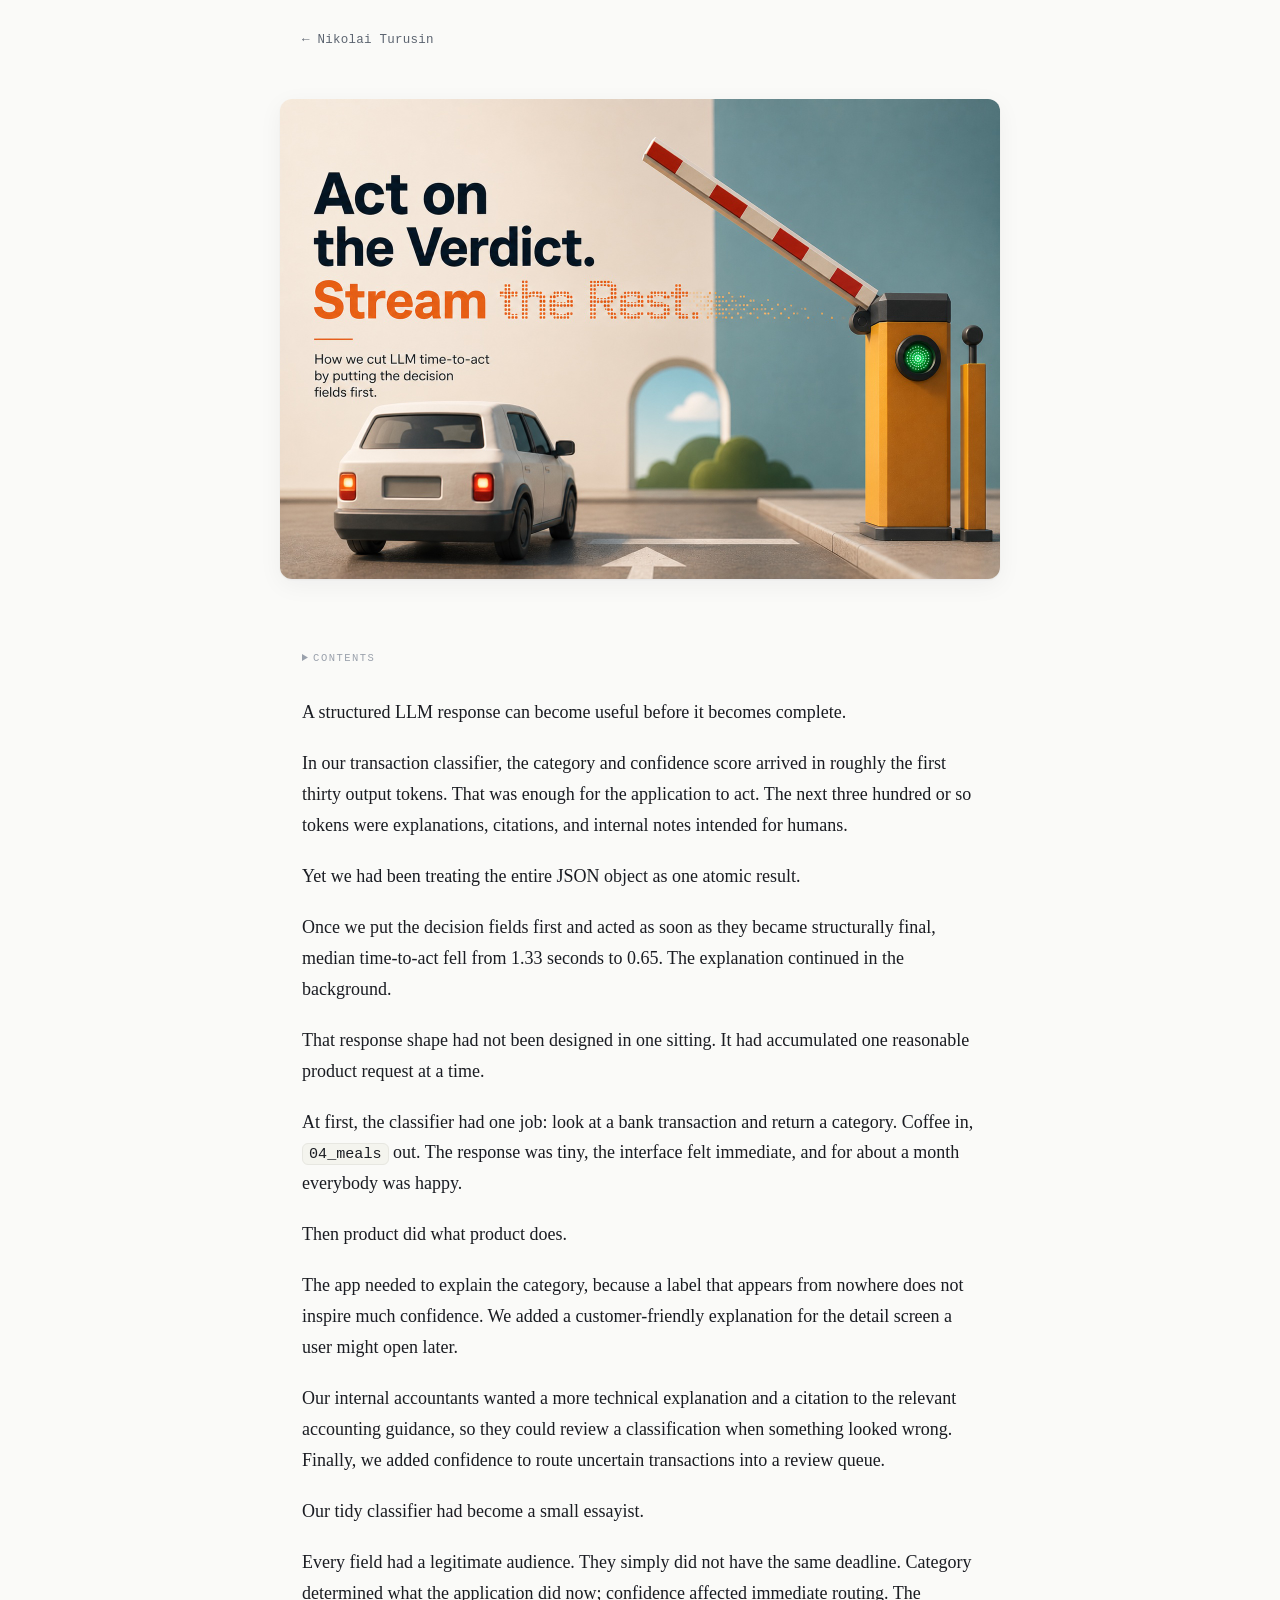
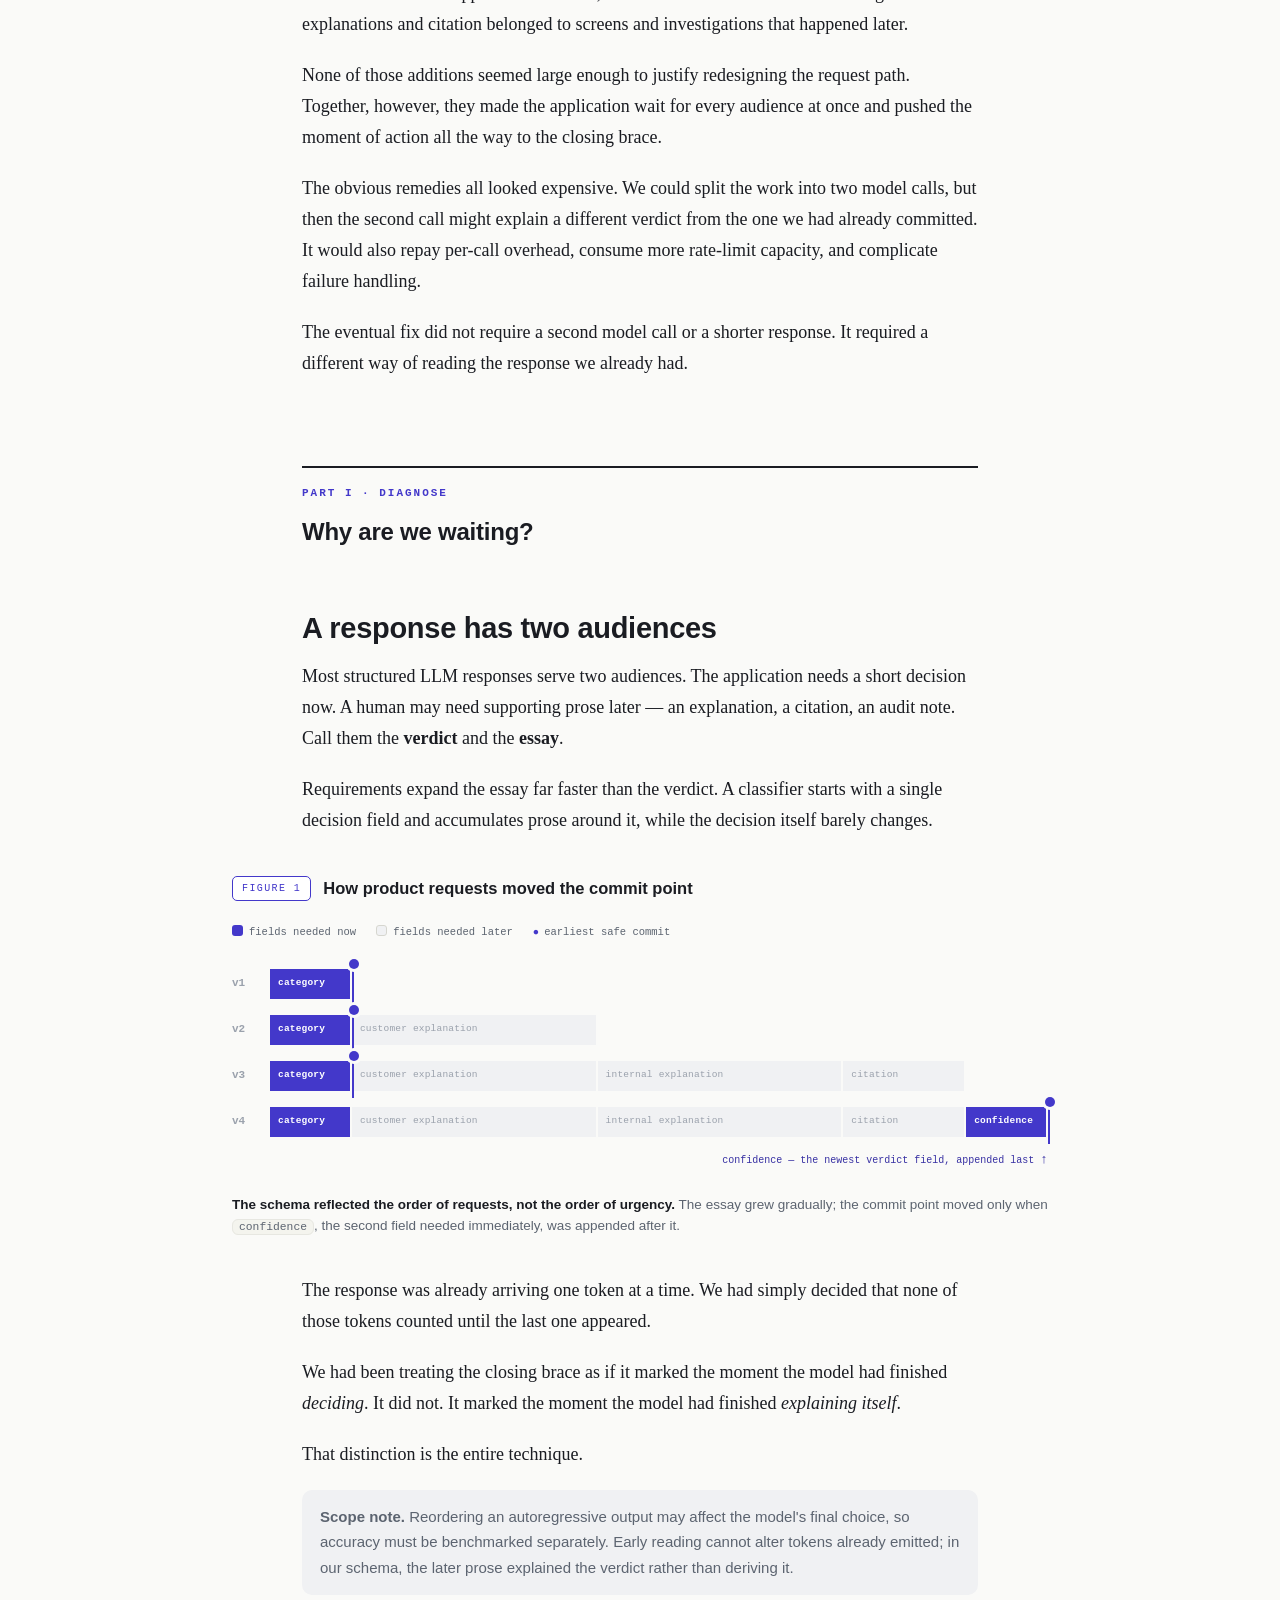
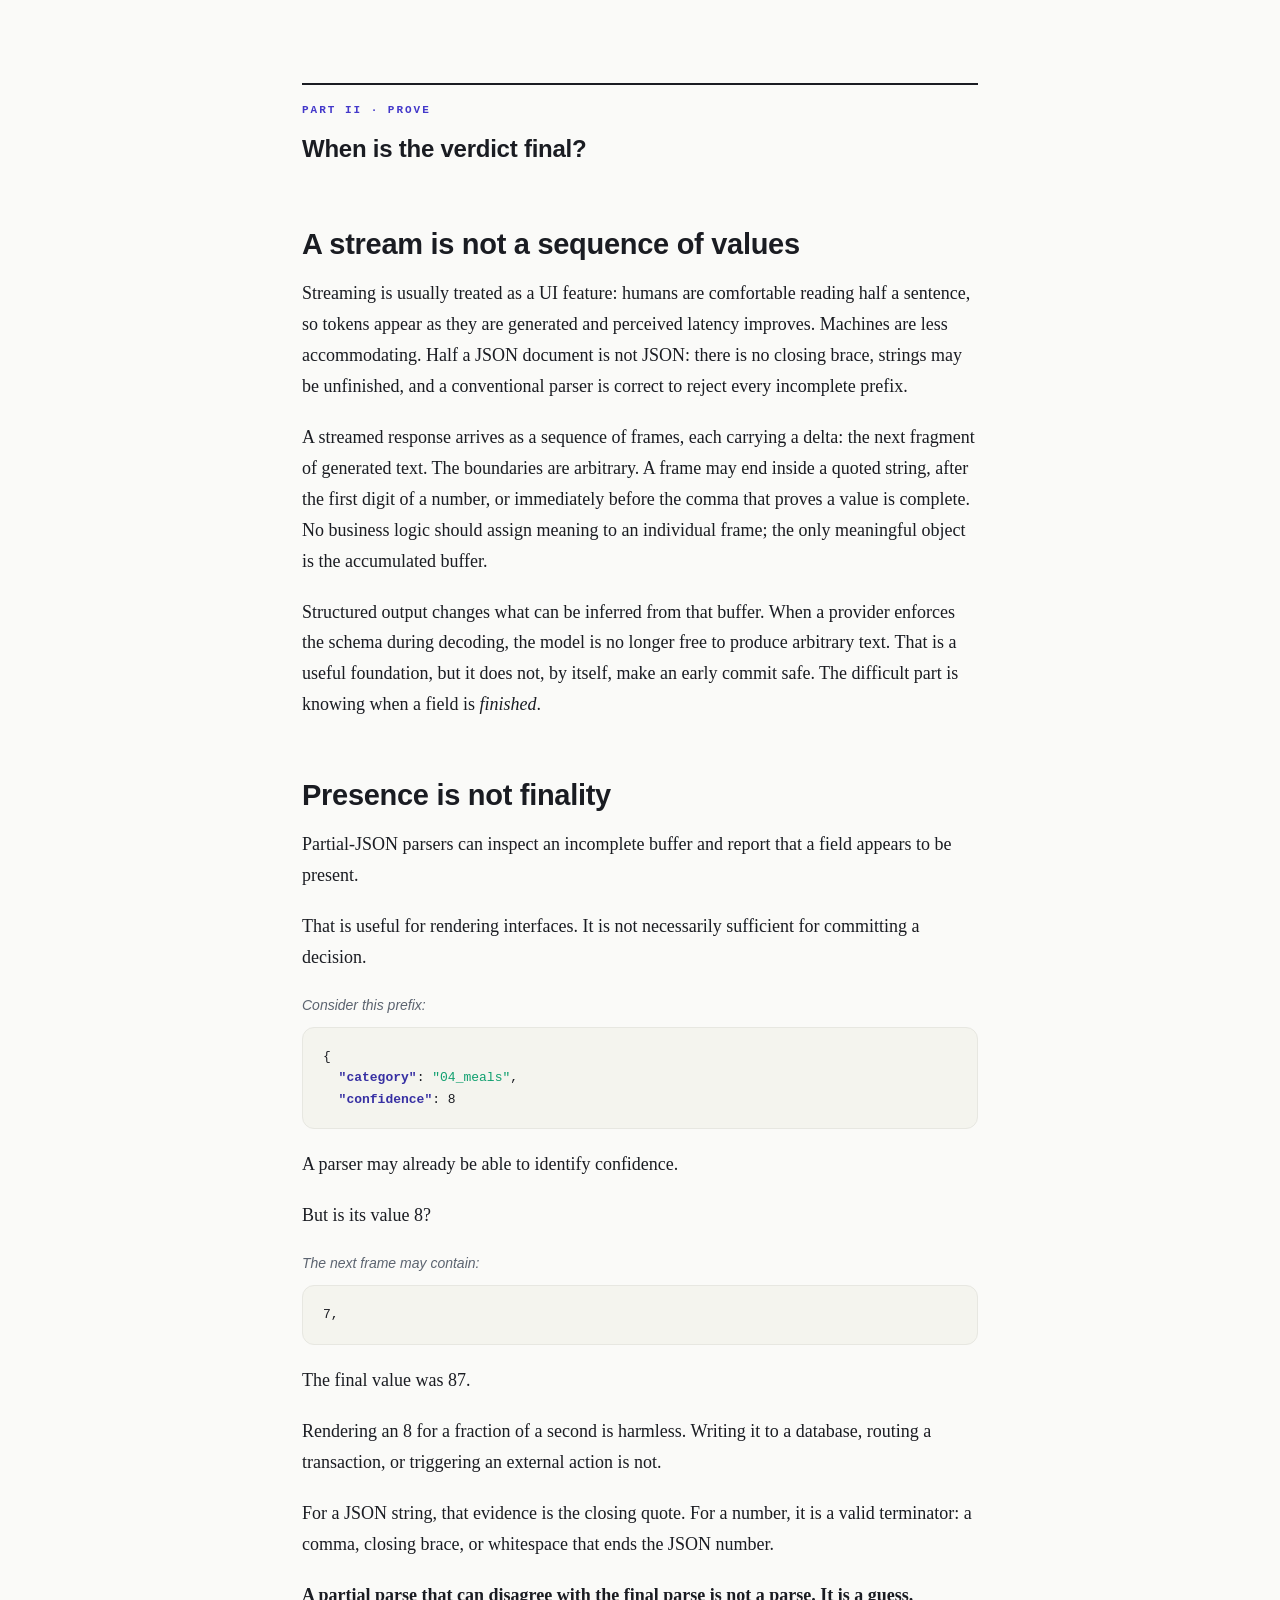
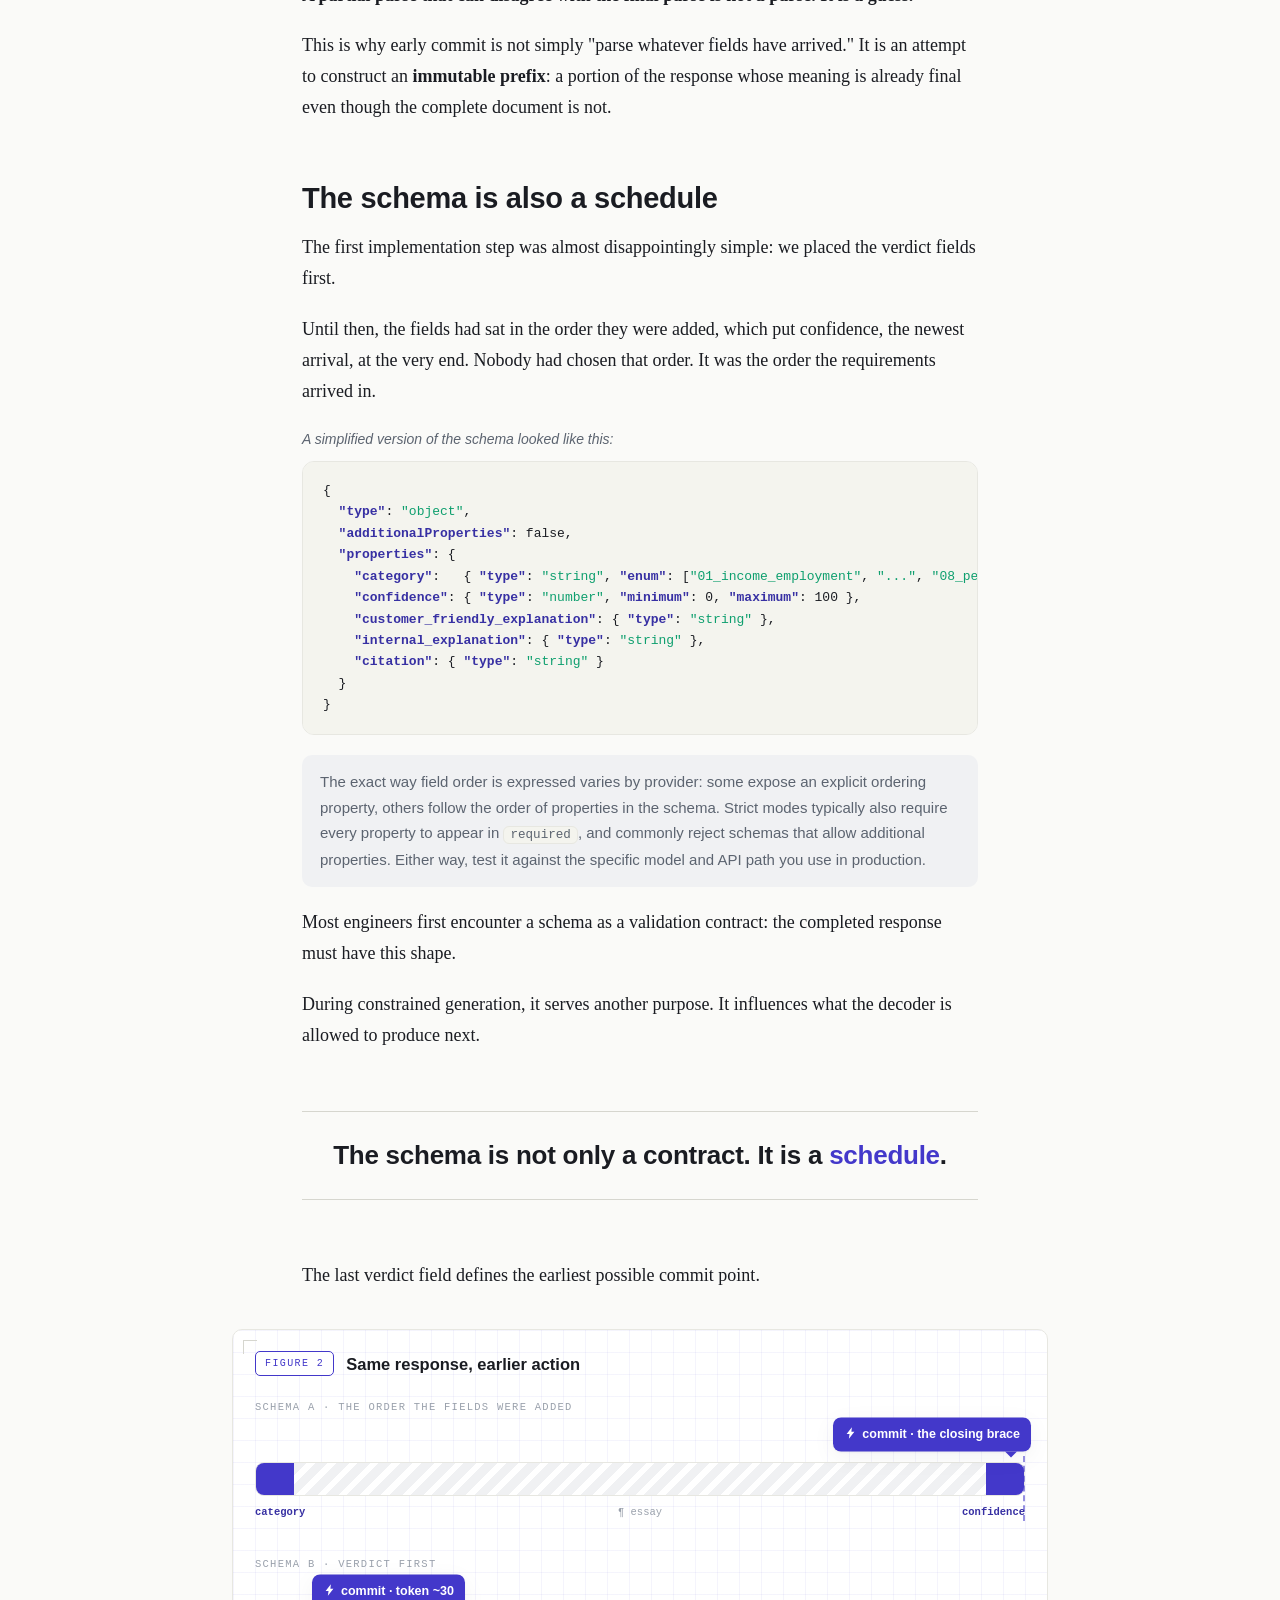
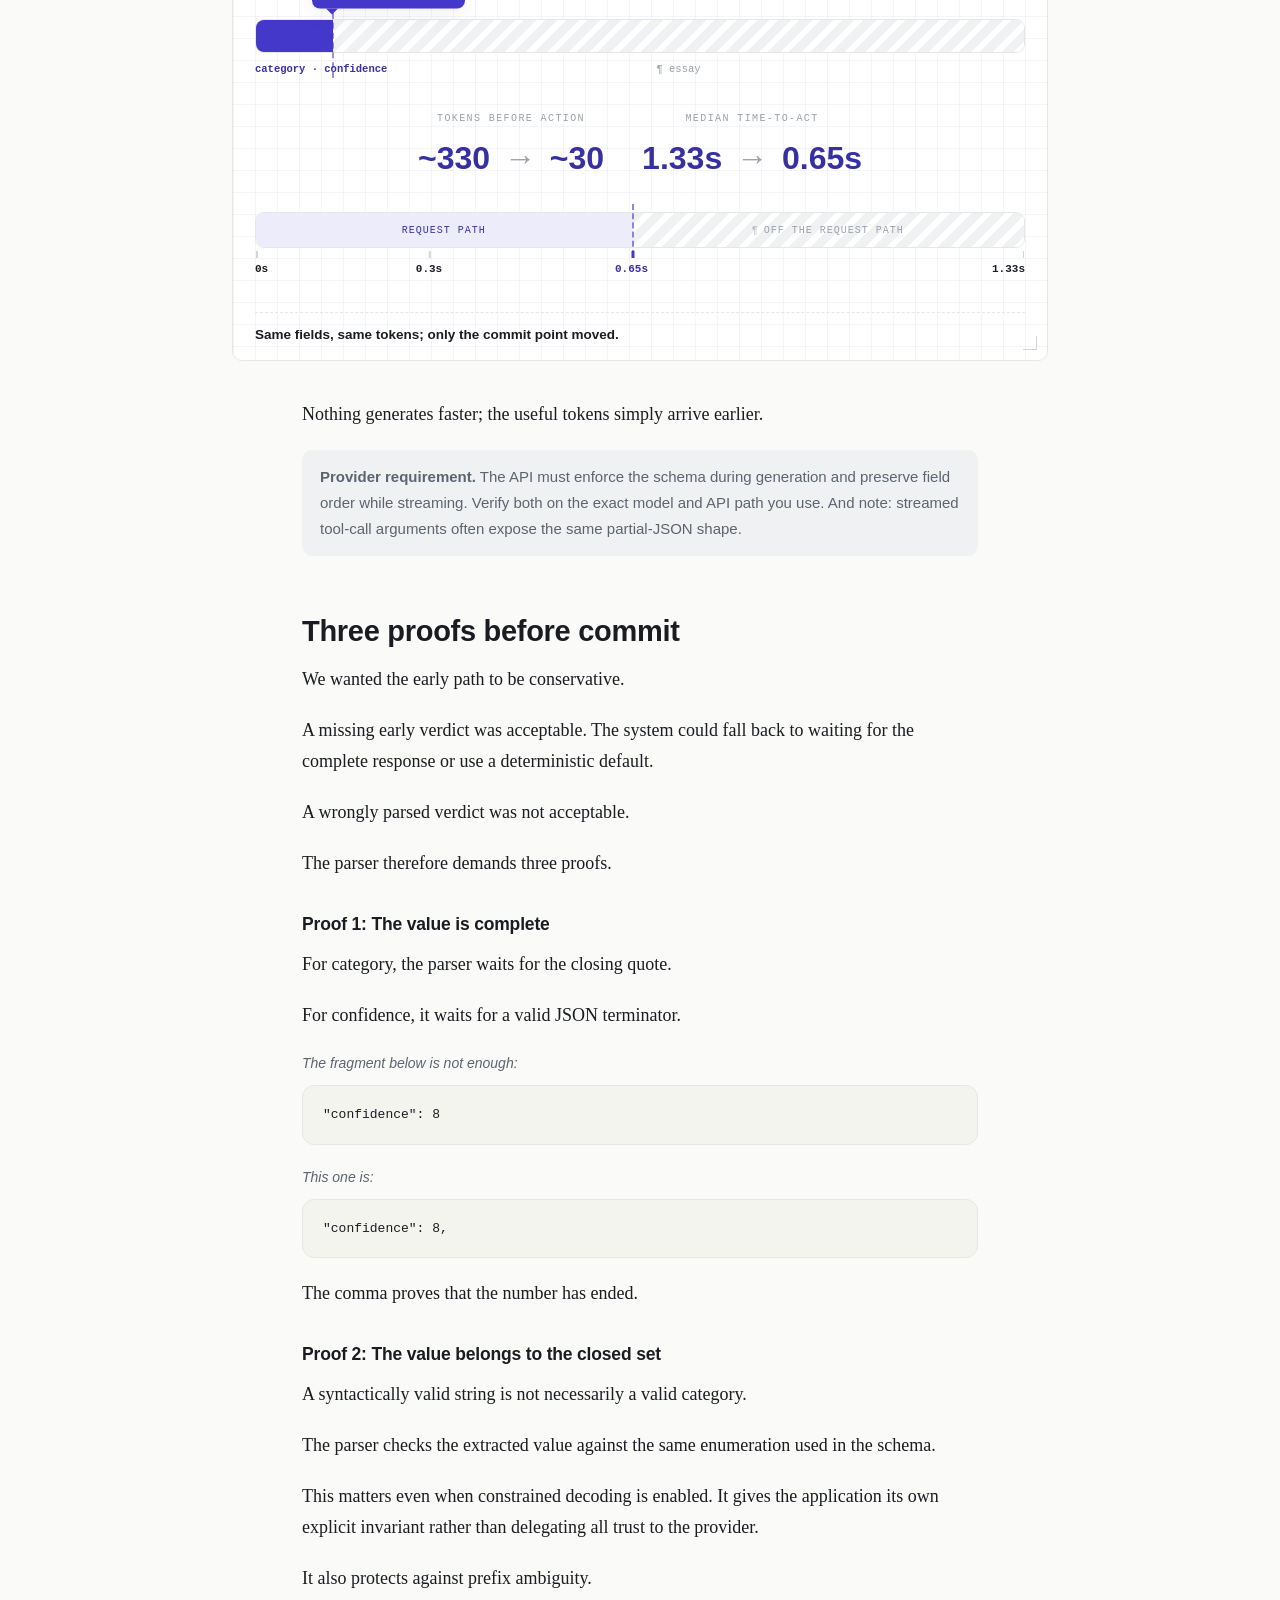
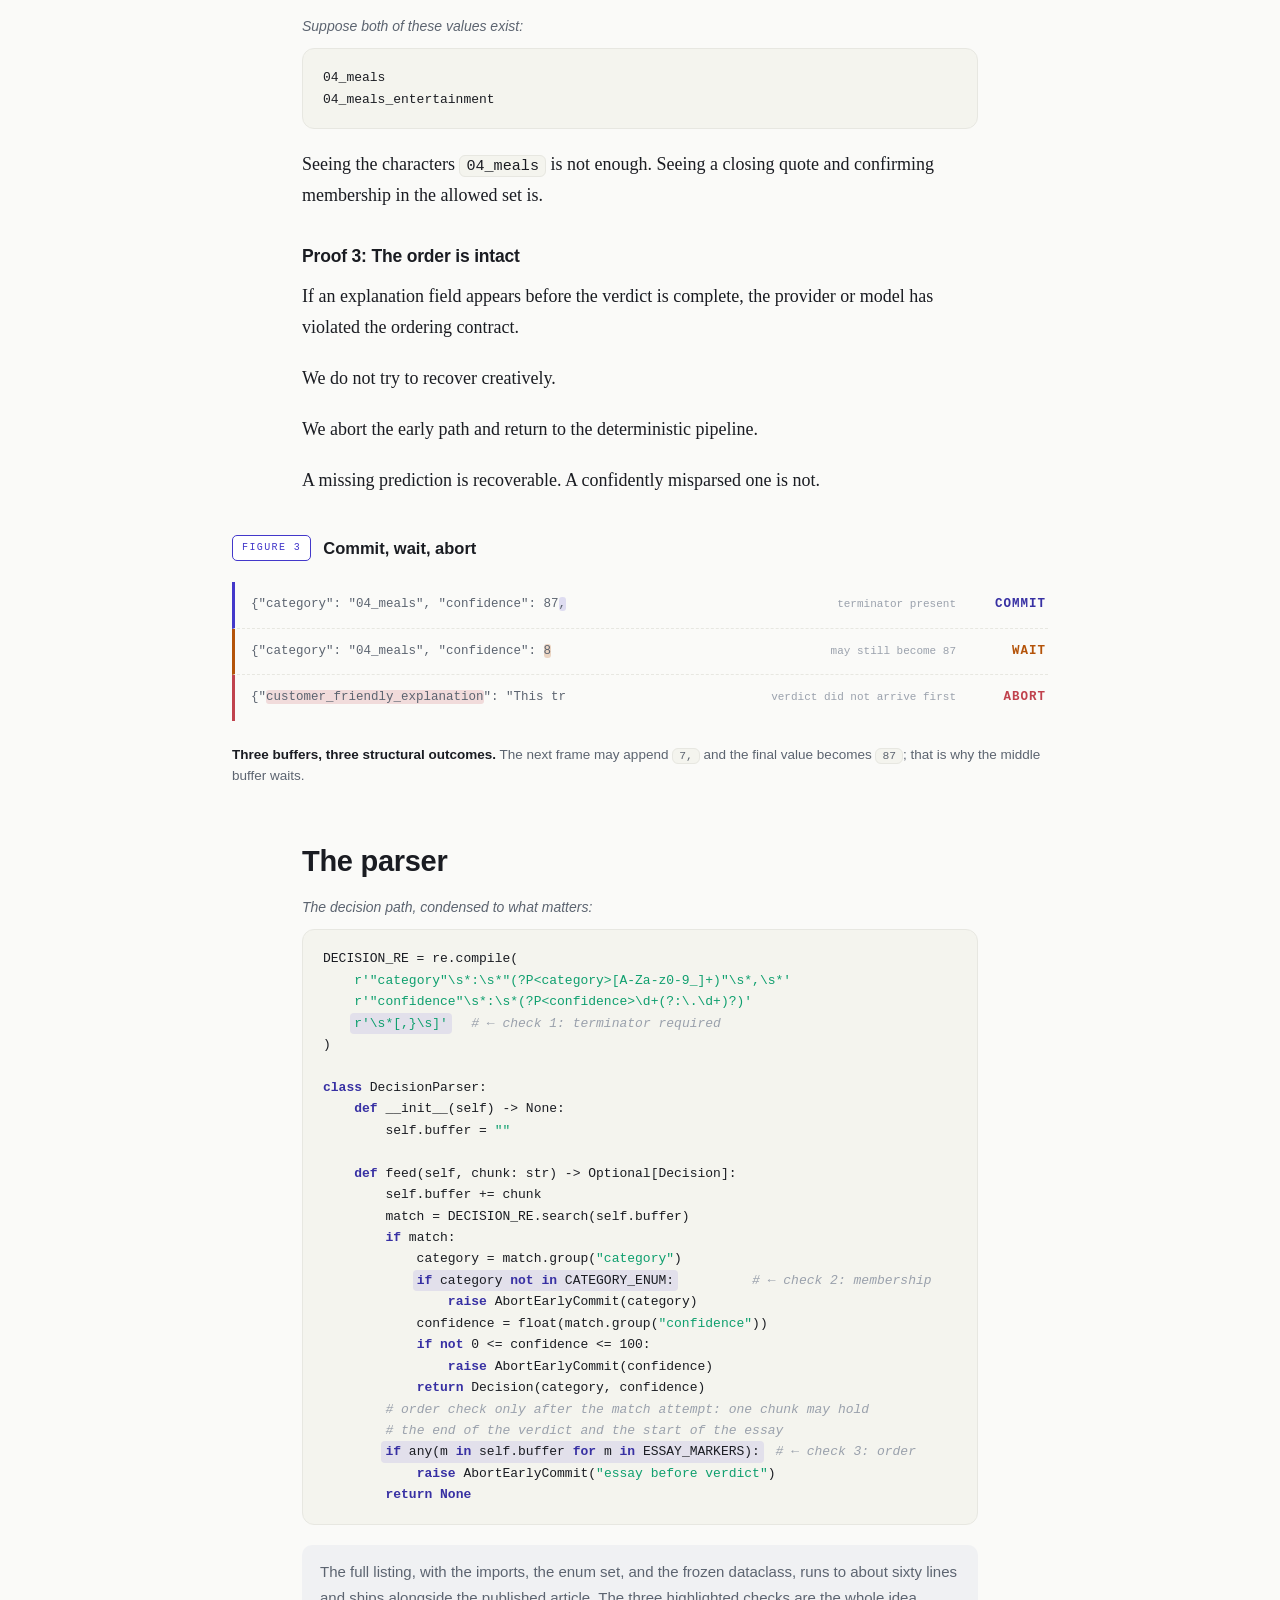
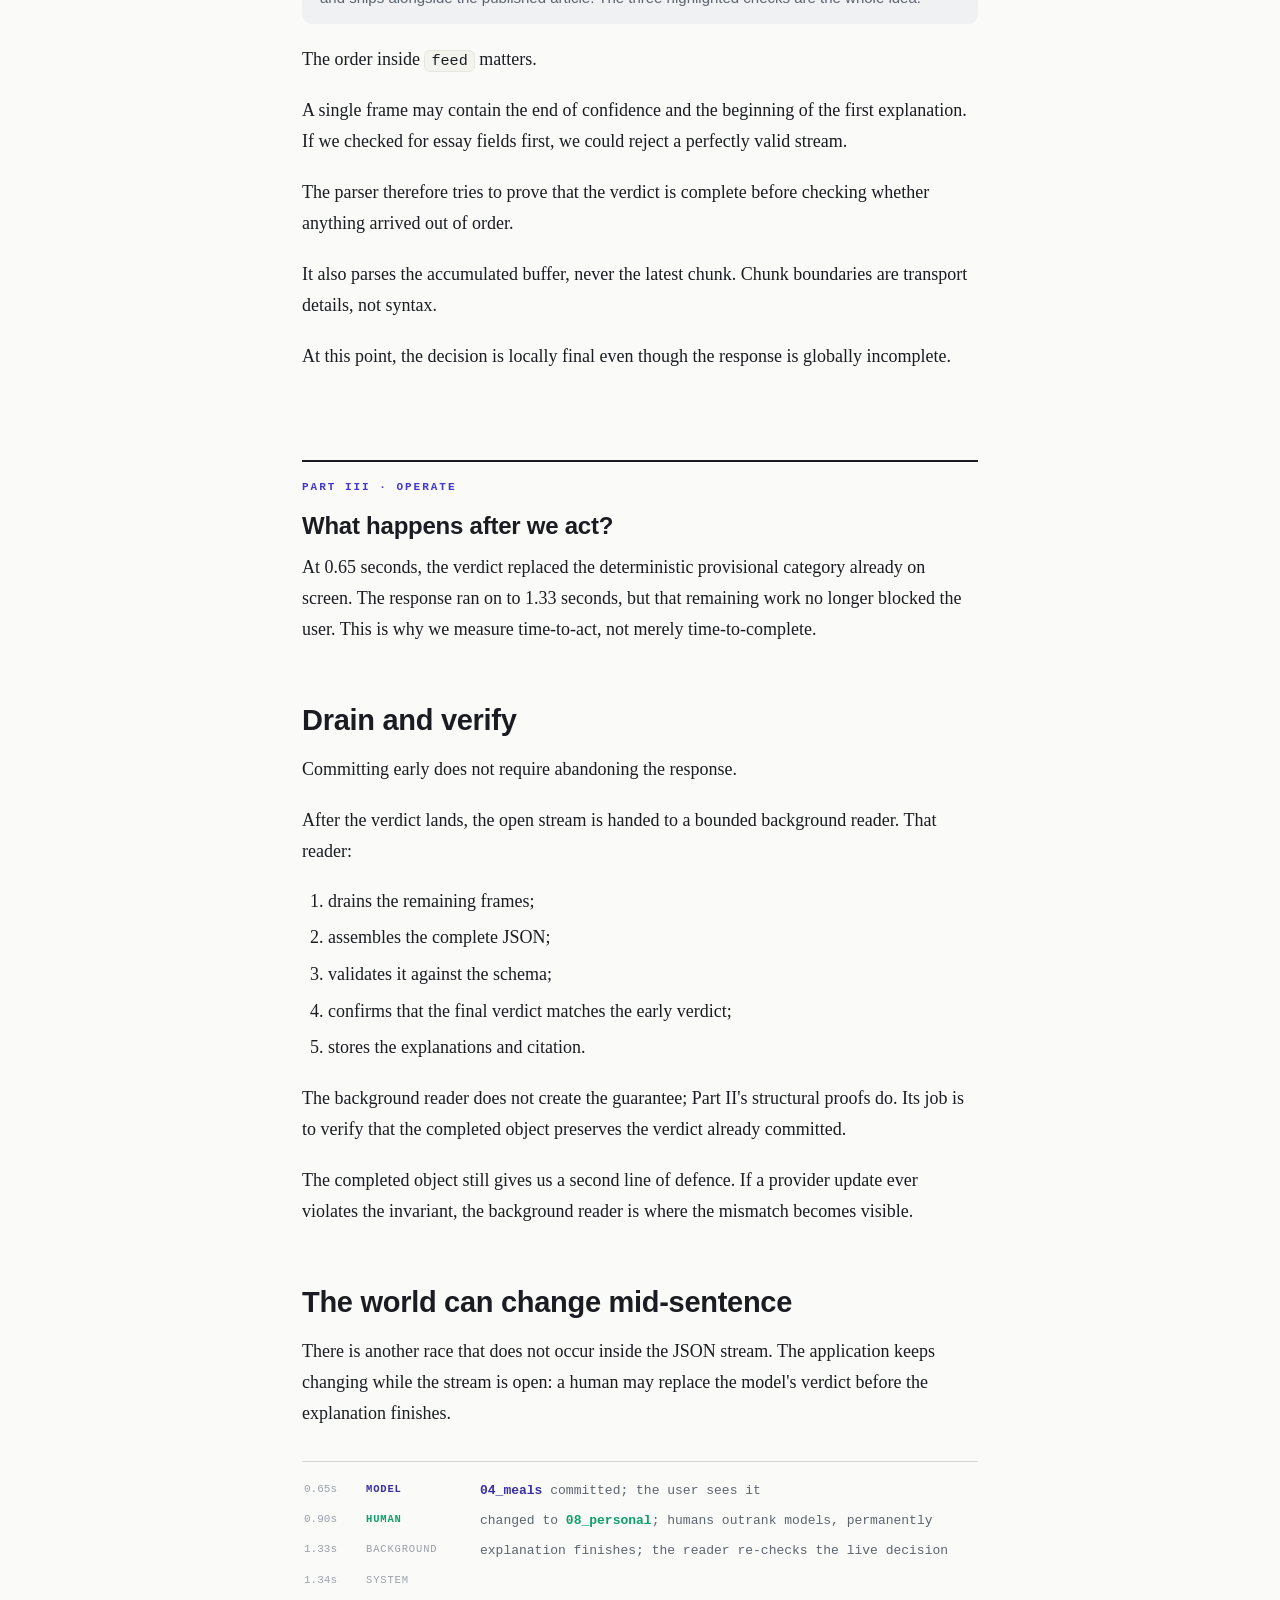
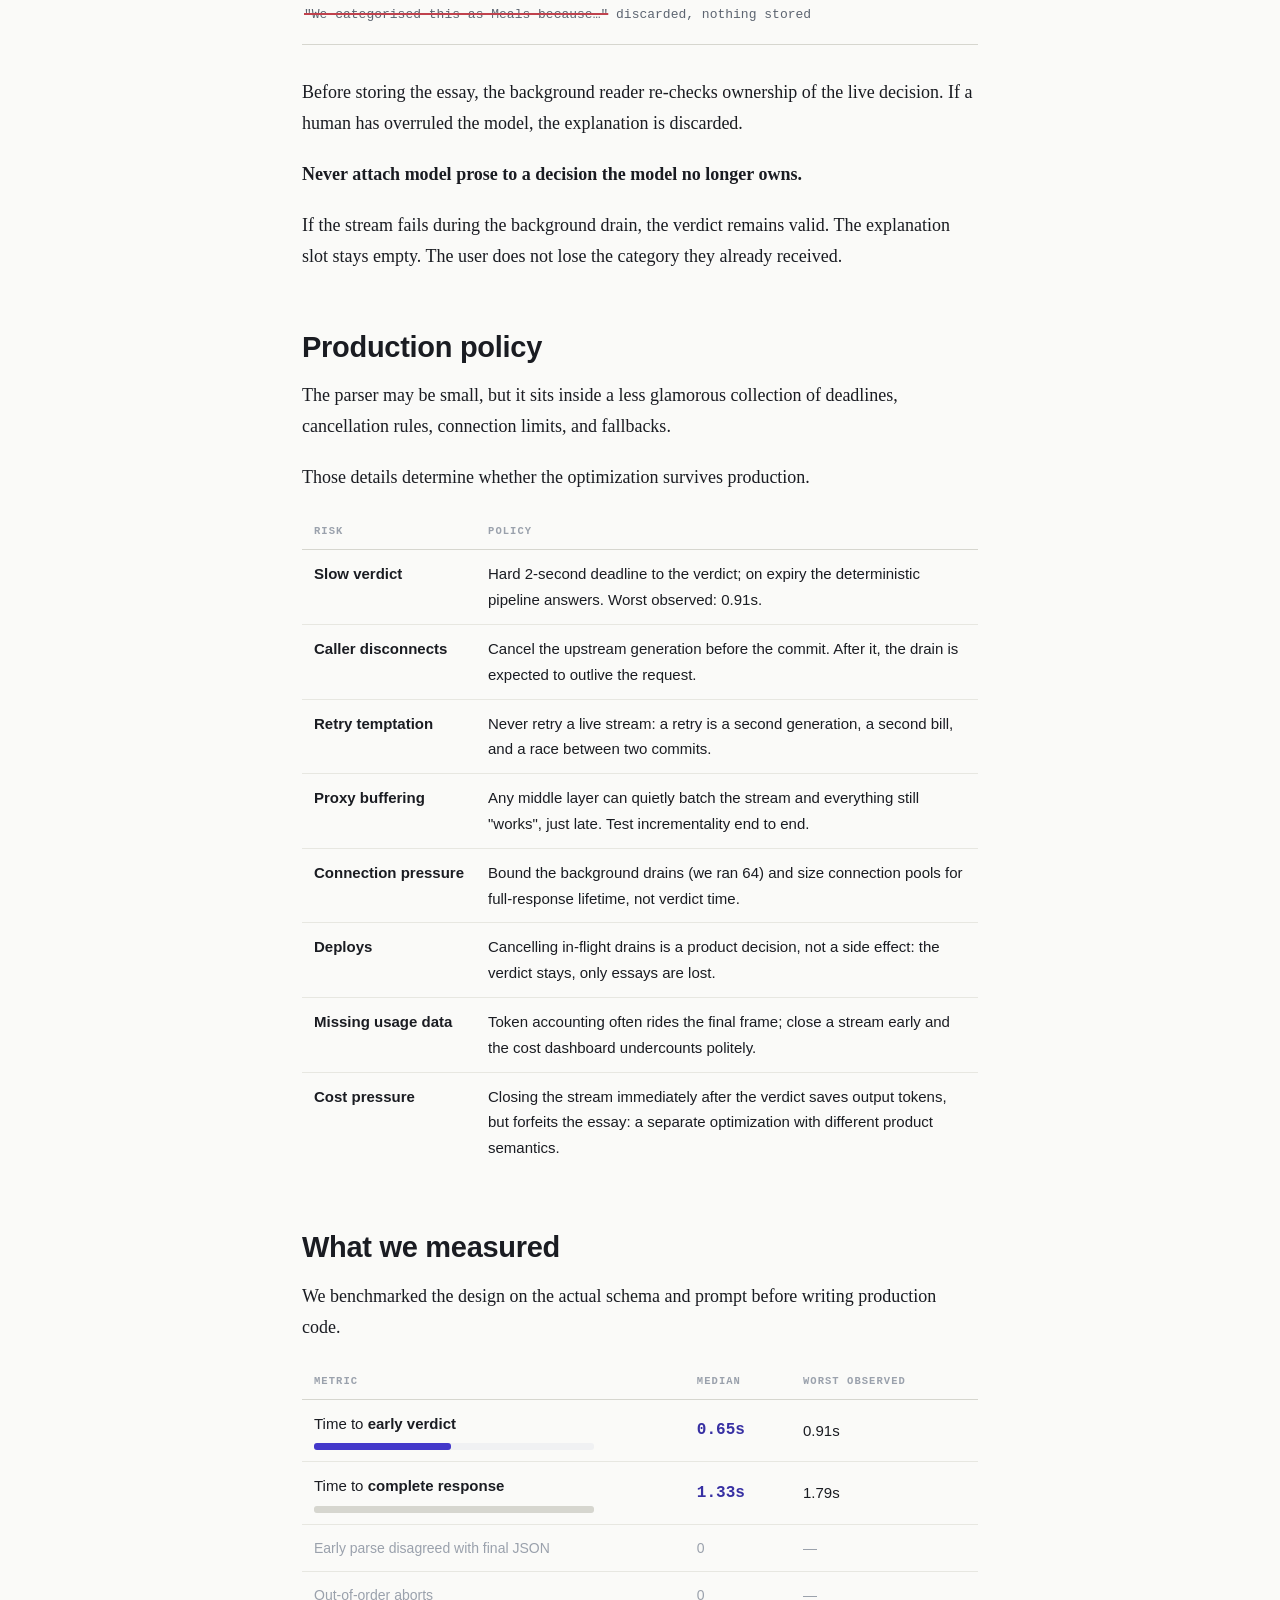
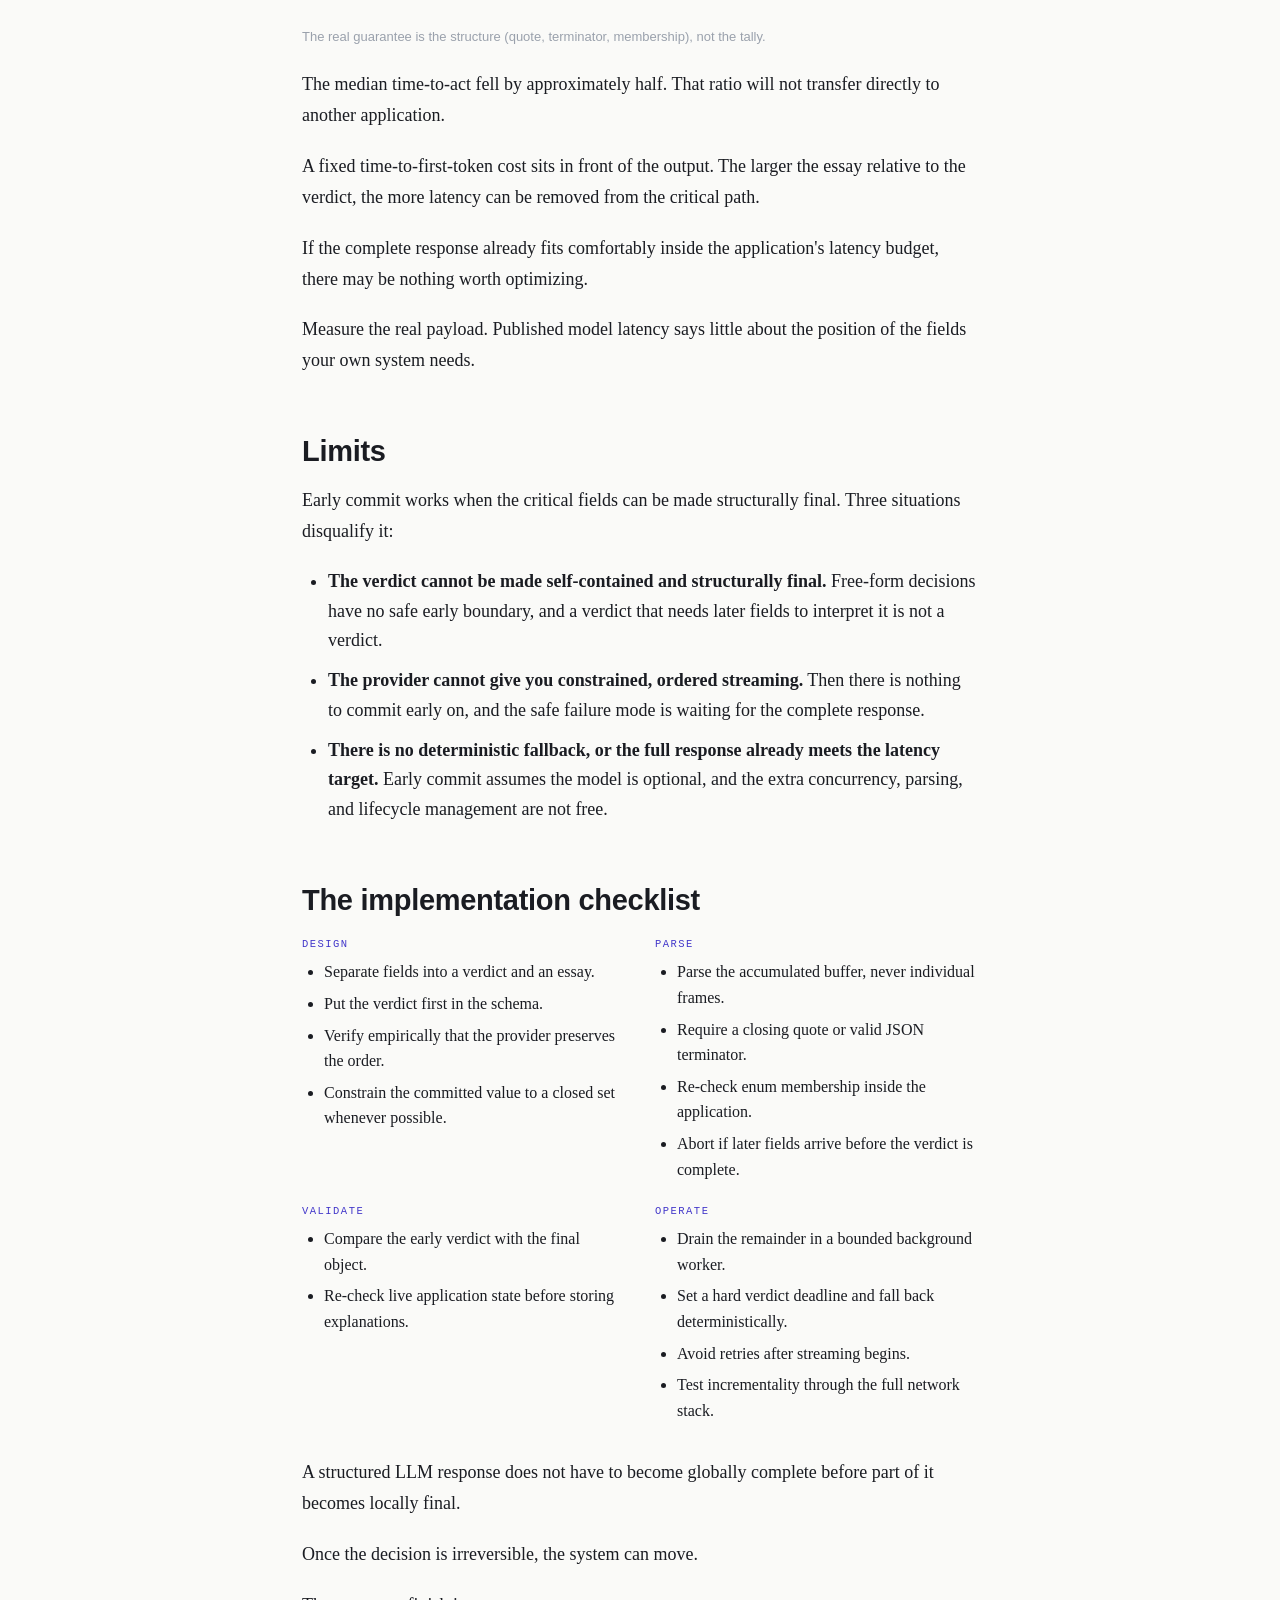
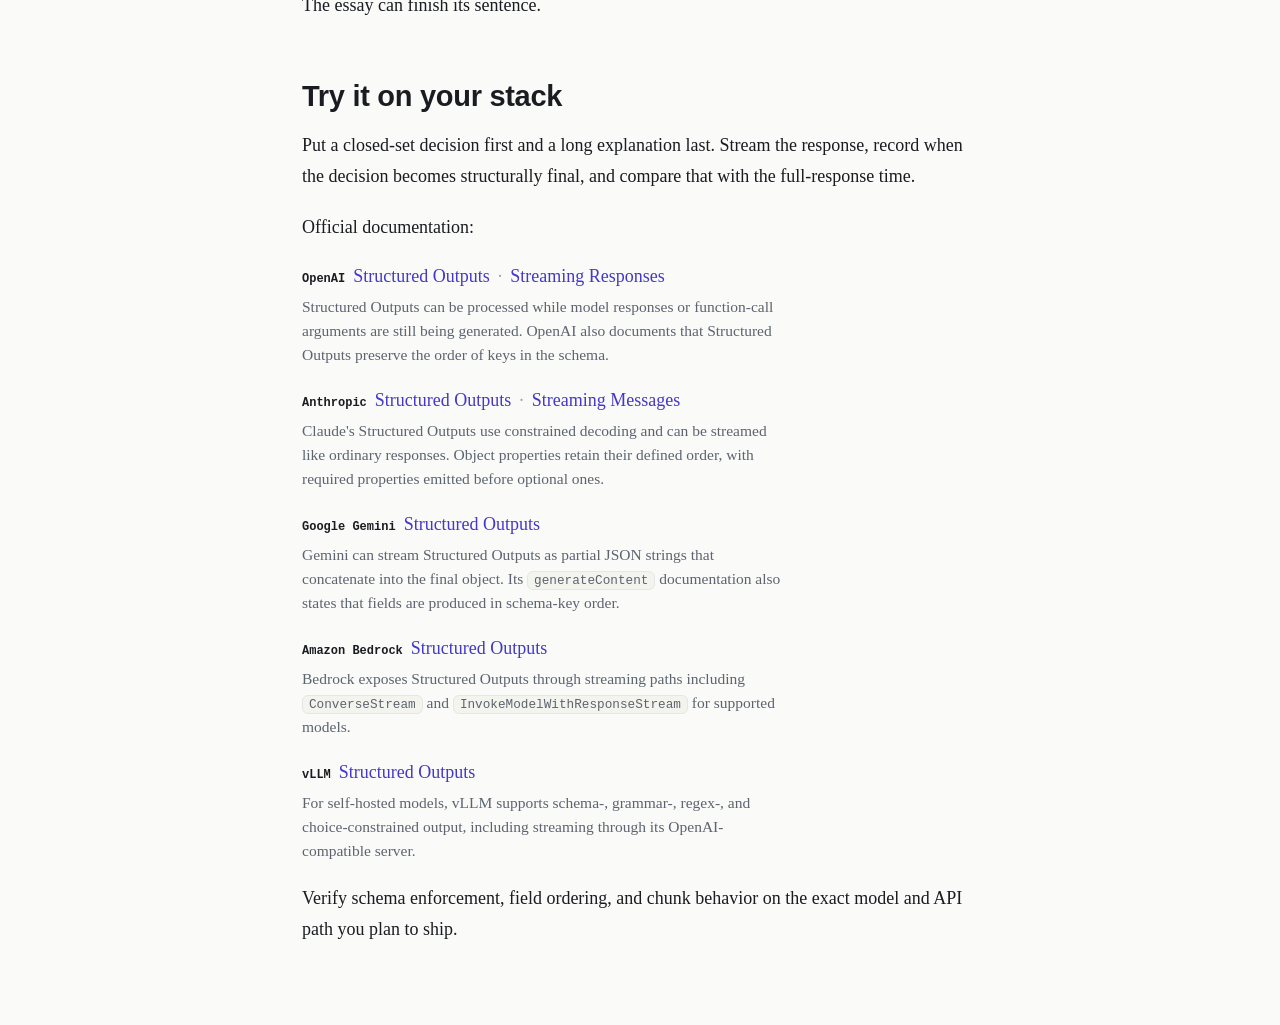
==== commit 405bc716: "Rename to Nikolai Turusin; refine home page design" ====
--- a/act-on-the-verdict.html
+++ b/act-on-the-verdict.html
@@ -274,7 +274,7 @@
 
 </head>
 <body>
-<div class="sitebar"><a href="./">← Nick Turusin</a></div>
+<div class="sitebar"><a href="./">← Nikolai Turusin</a></div>
 <header class="hero wrap">
   <h1 class="srlonly">Act on the Verdict. Stream the Rest.</h1>
   <img class="coverimg" width="1440" height="960" alt="Act on the Verdict. Stream the Rest. How we cut LLM time-to-act by putting the decision fields first. A white car waits at a barrier gate whose light is green and whose boom is already lifting, while the second line of the title dissolves rightward into a stream of dots." src="assets/cover.jpg">
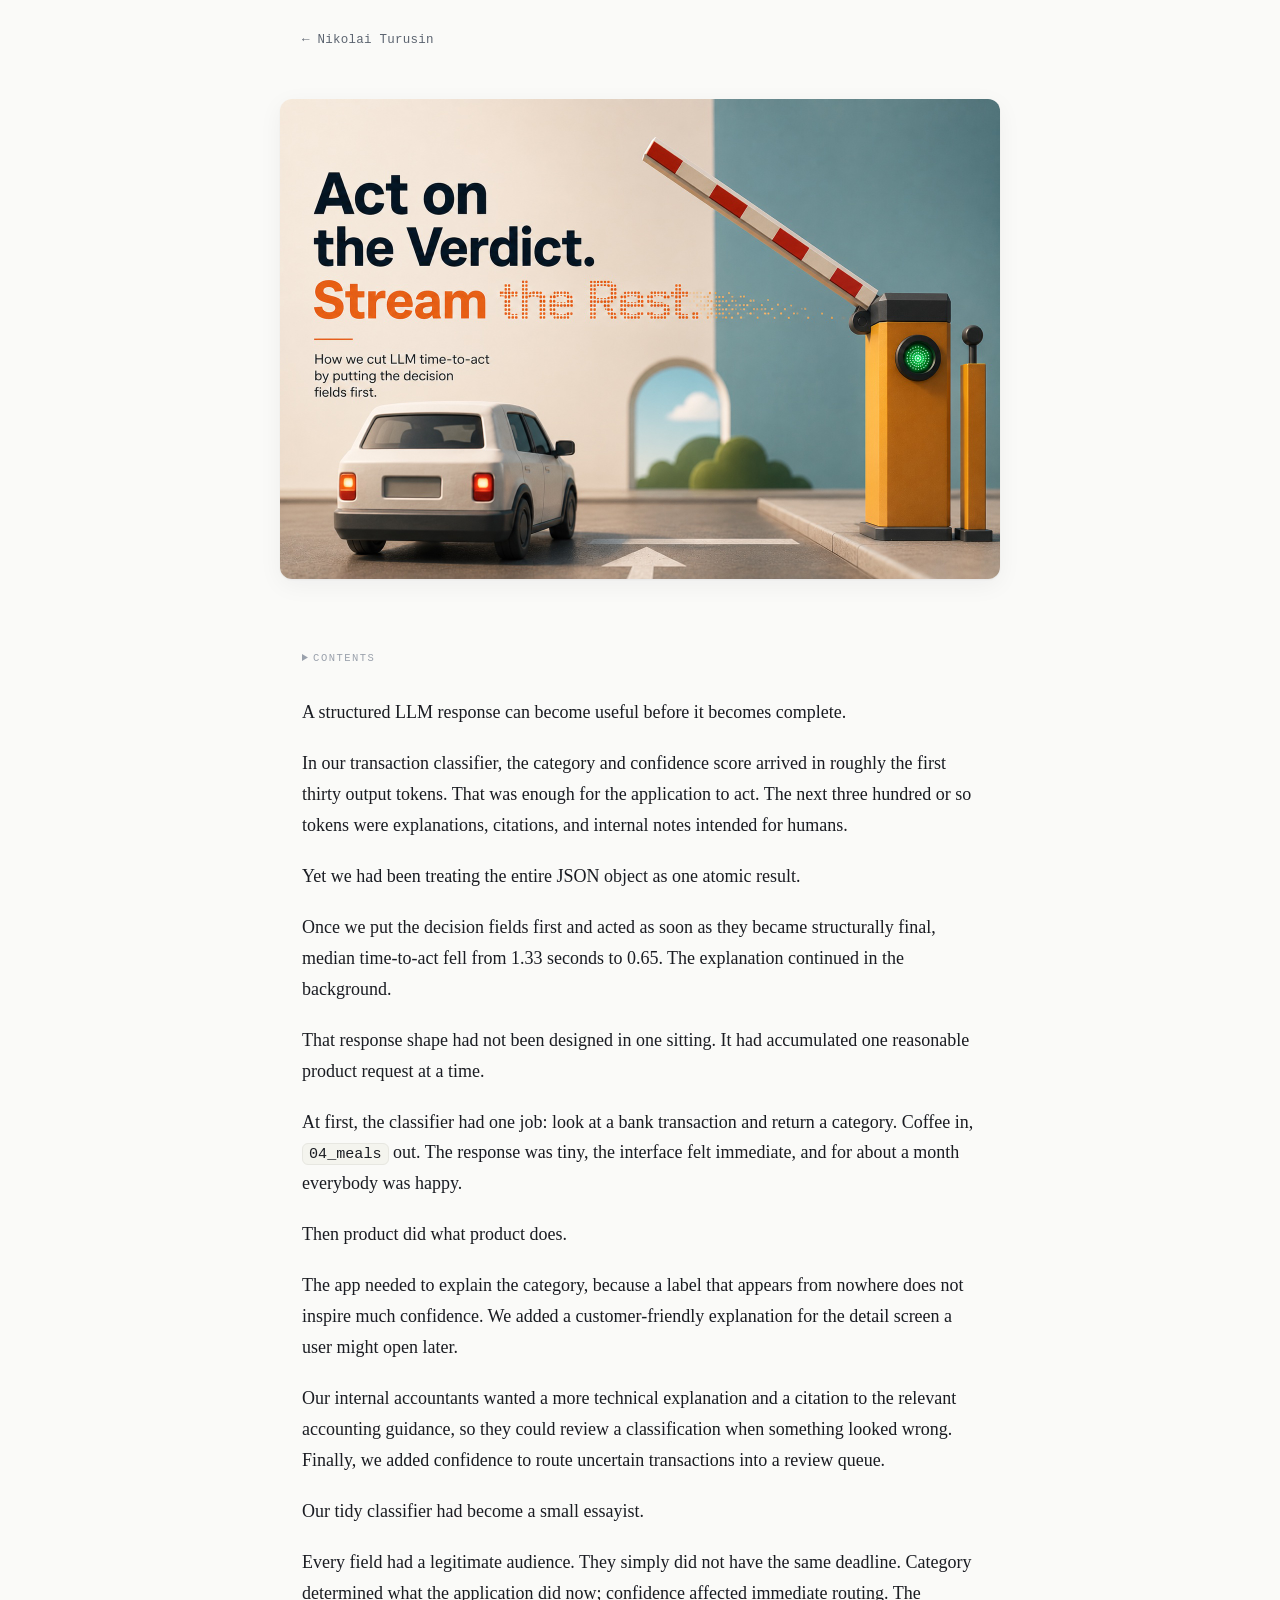
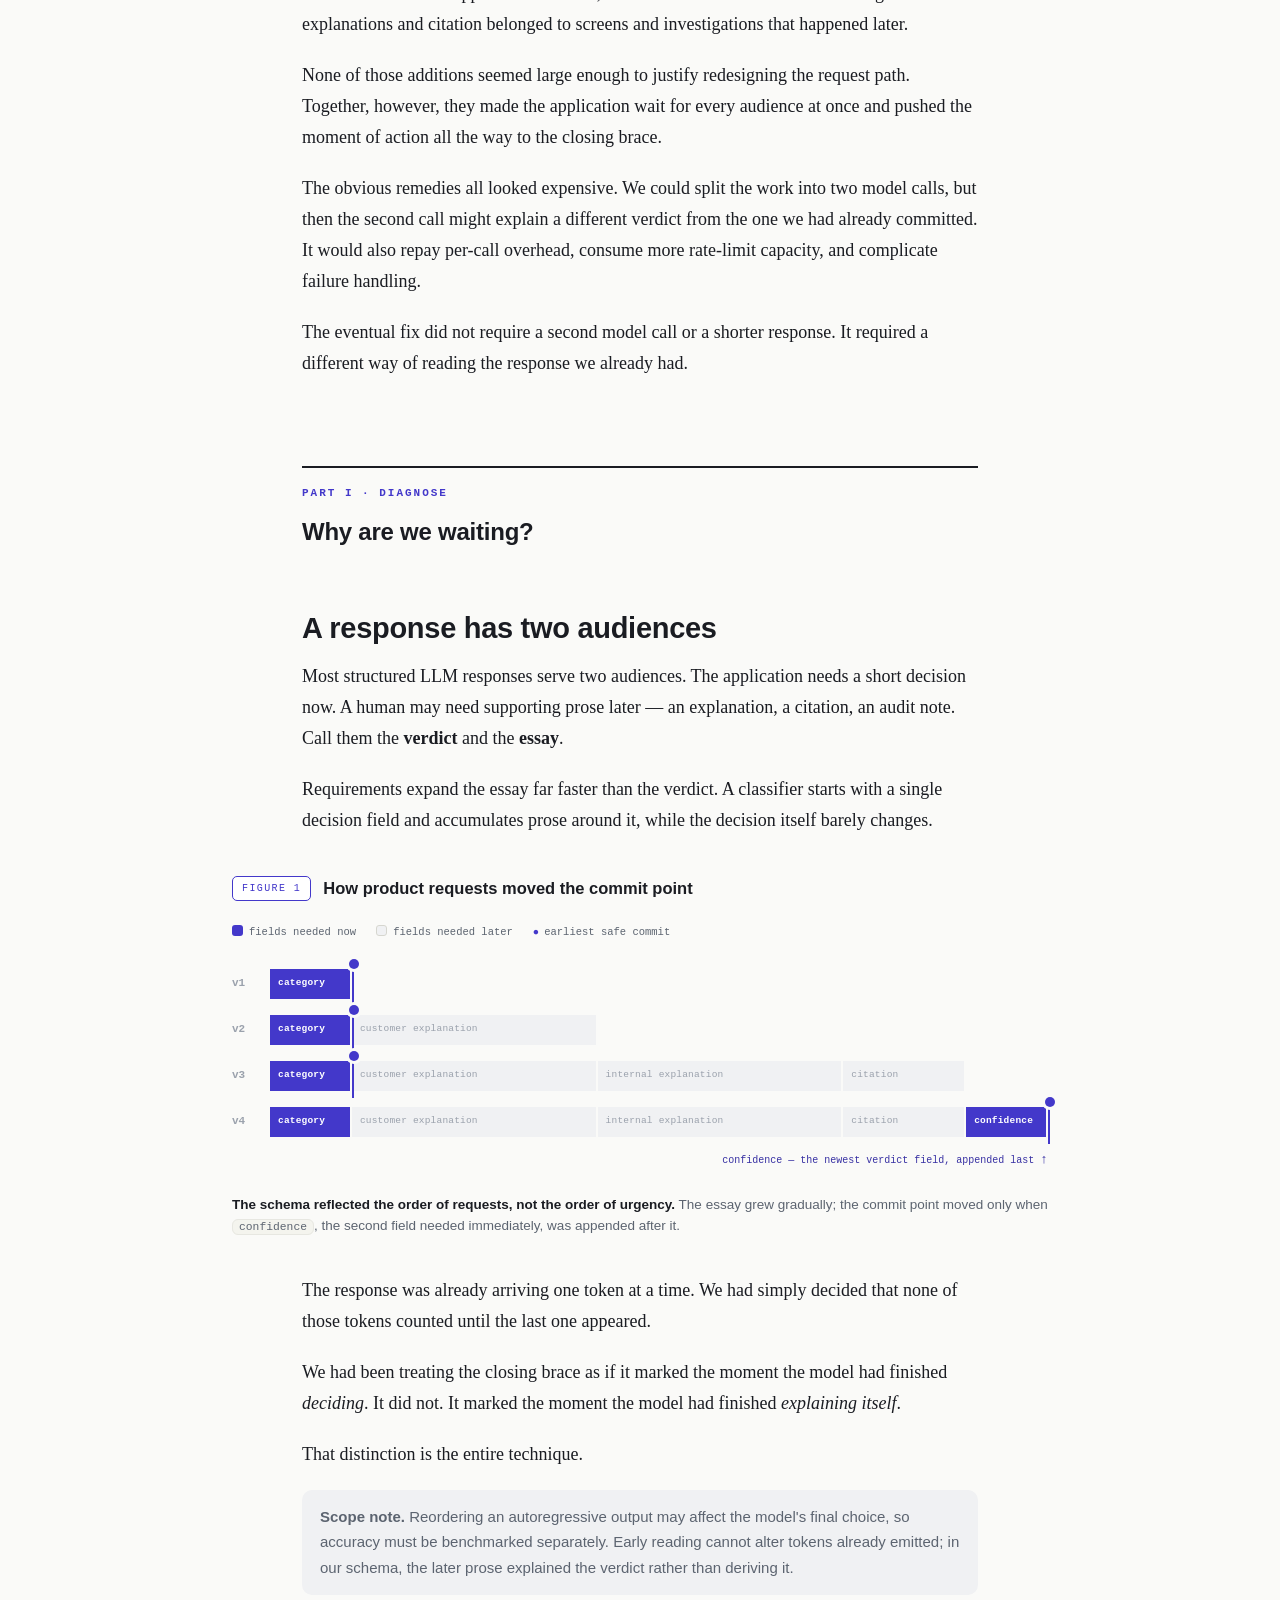
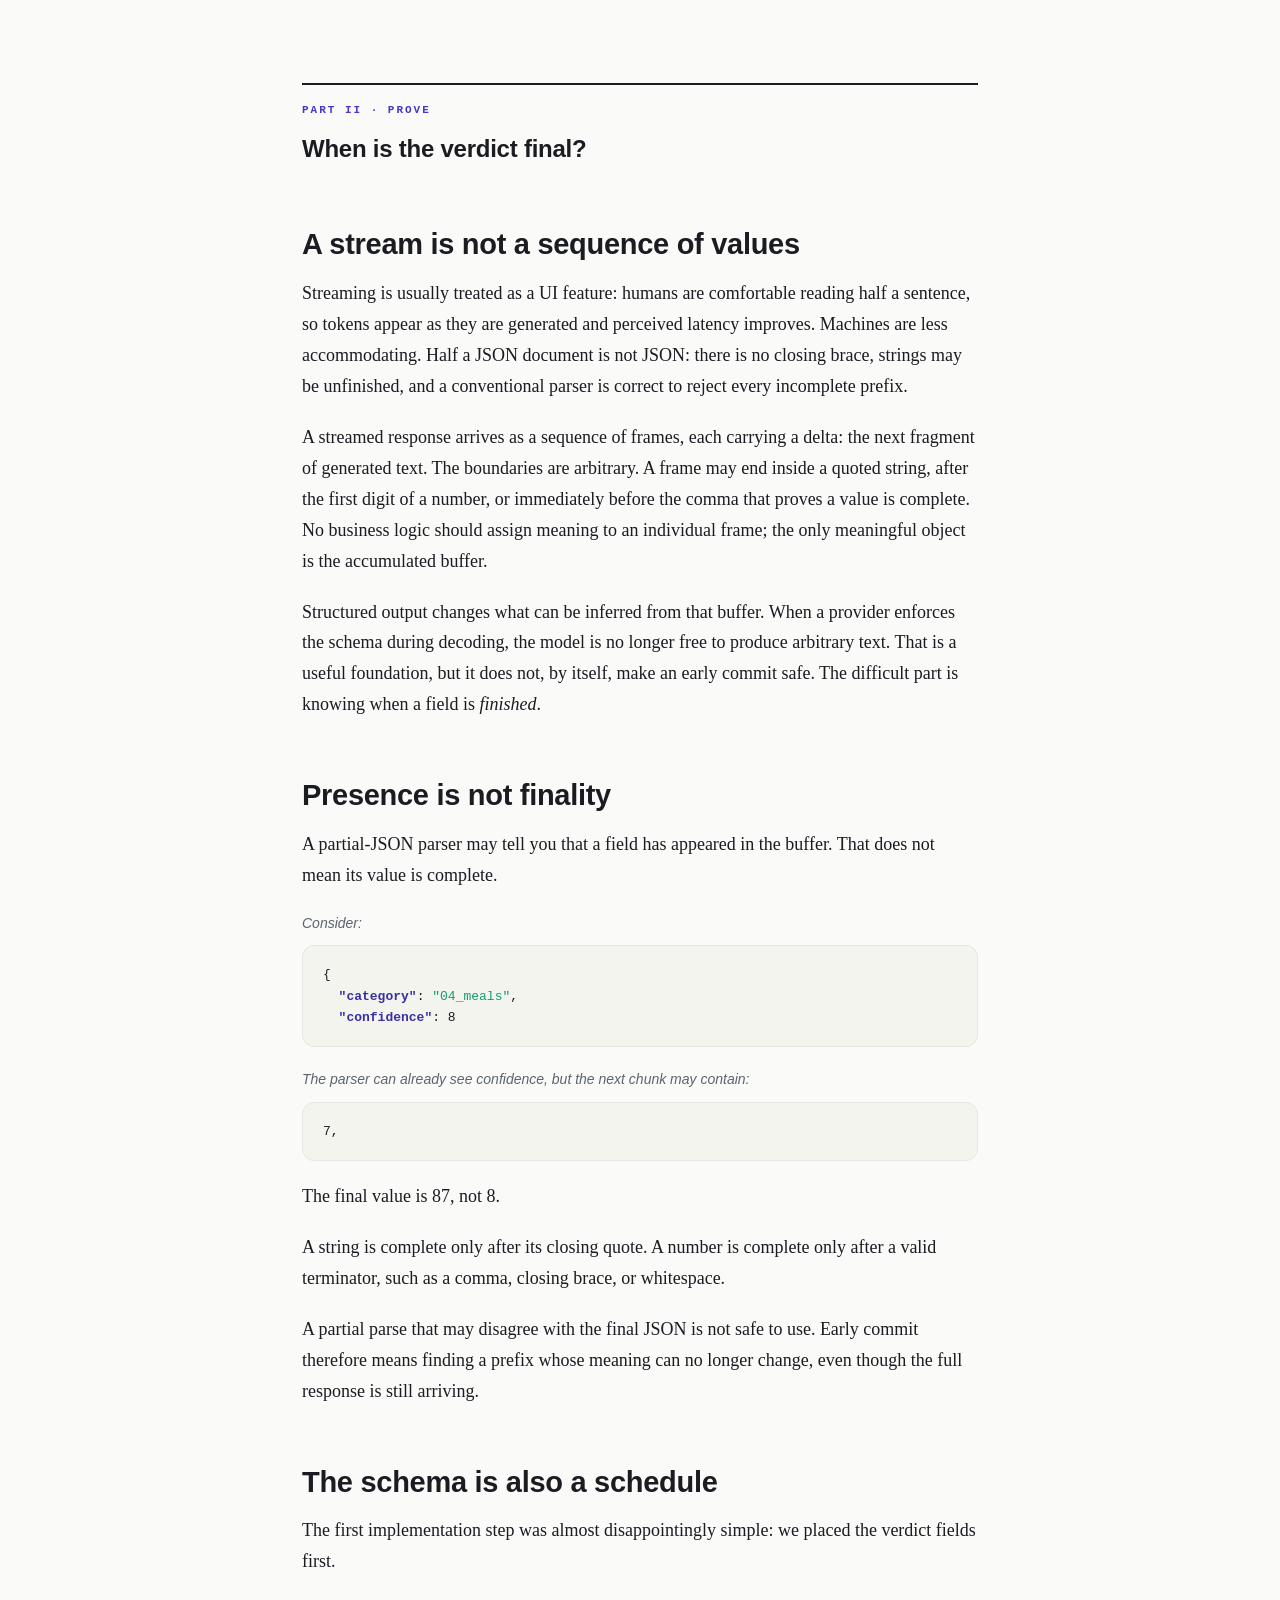
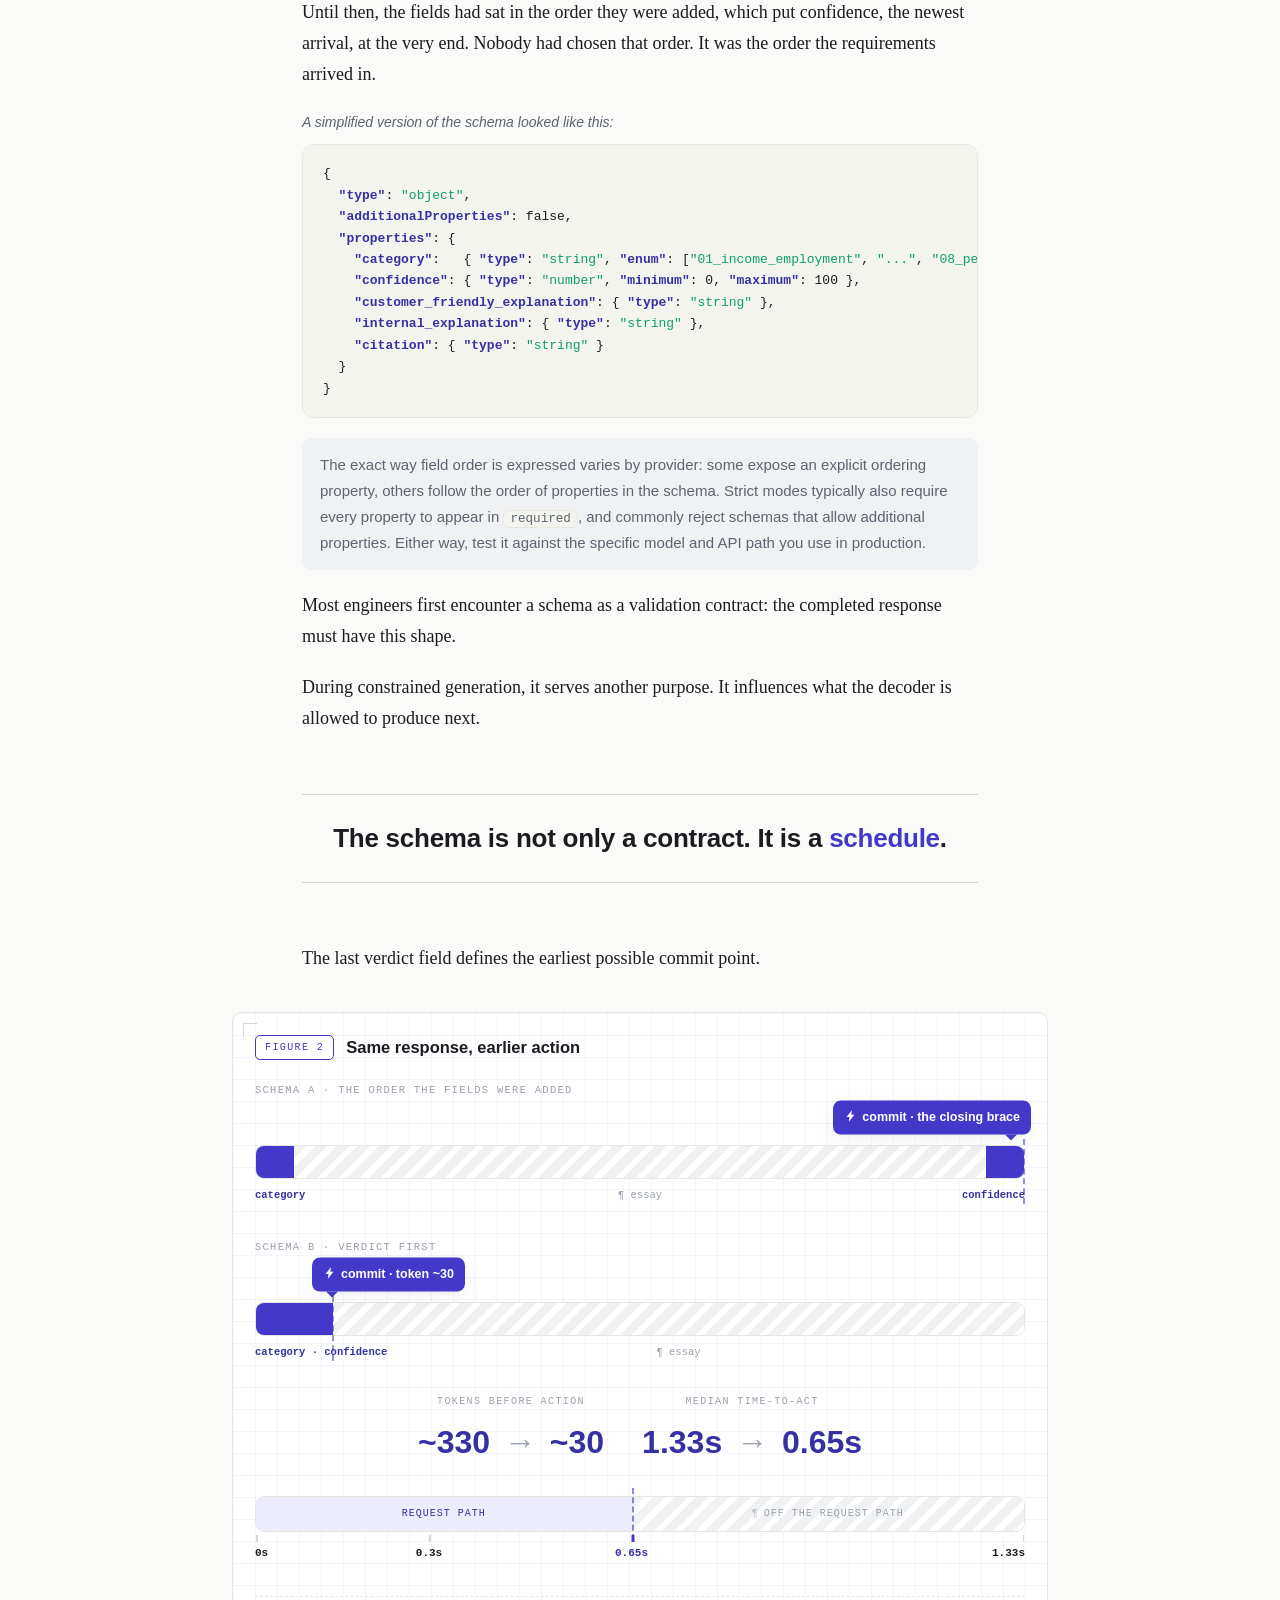
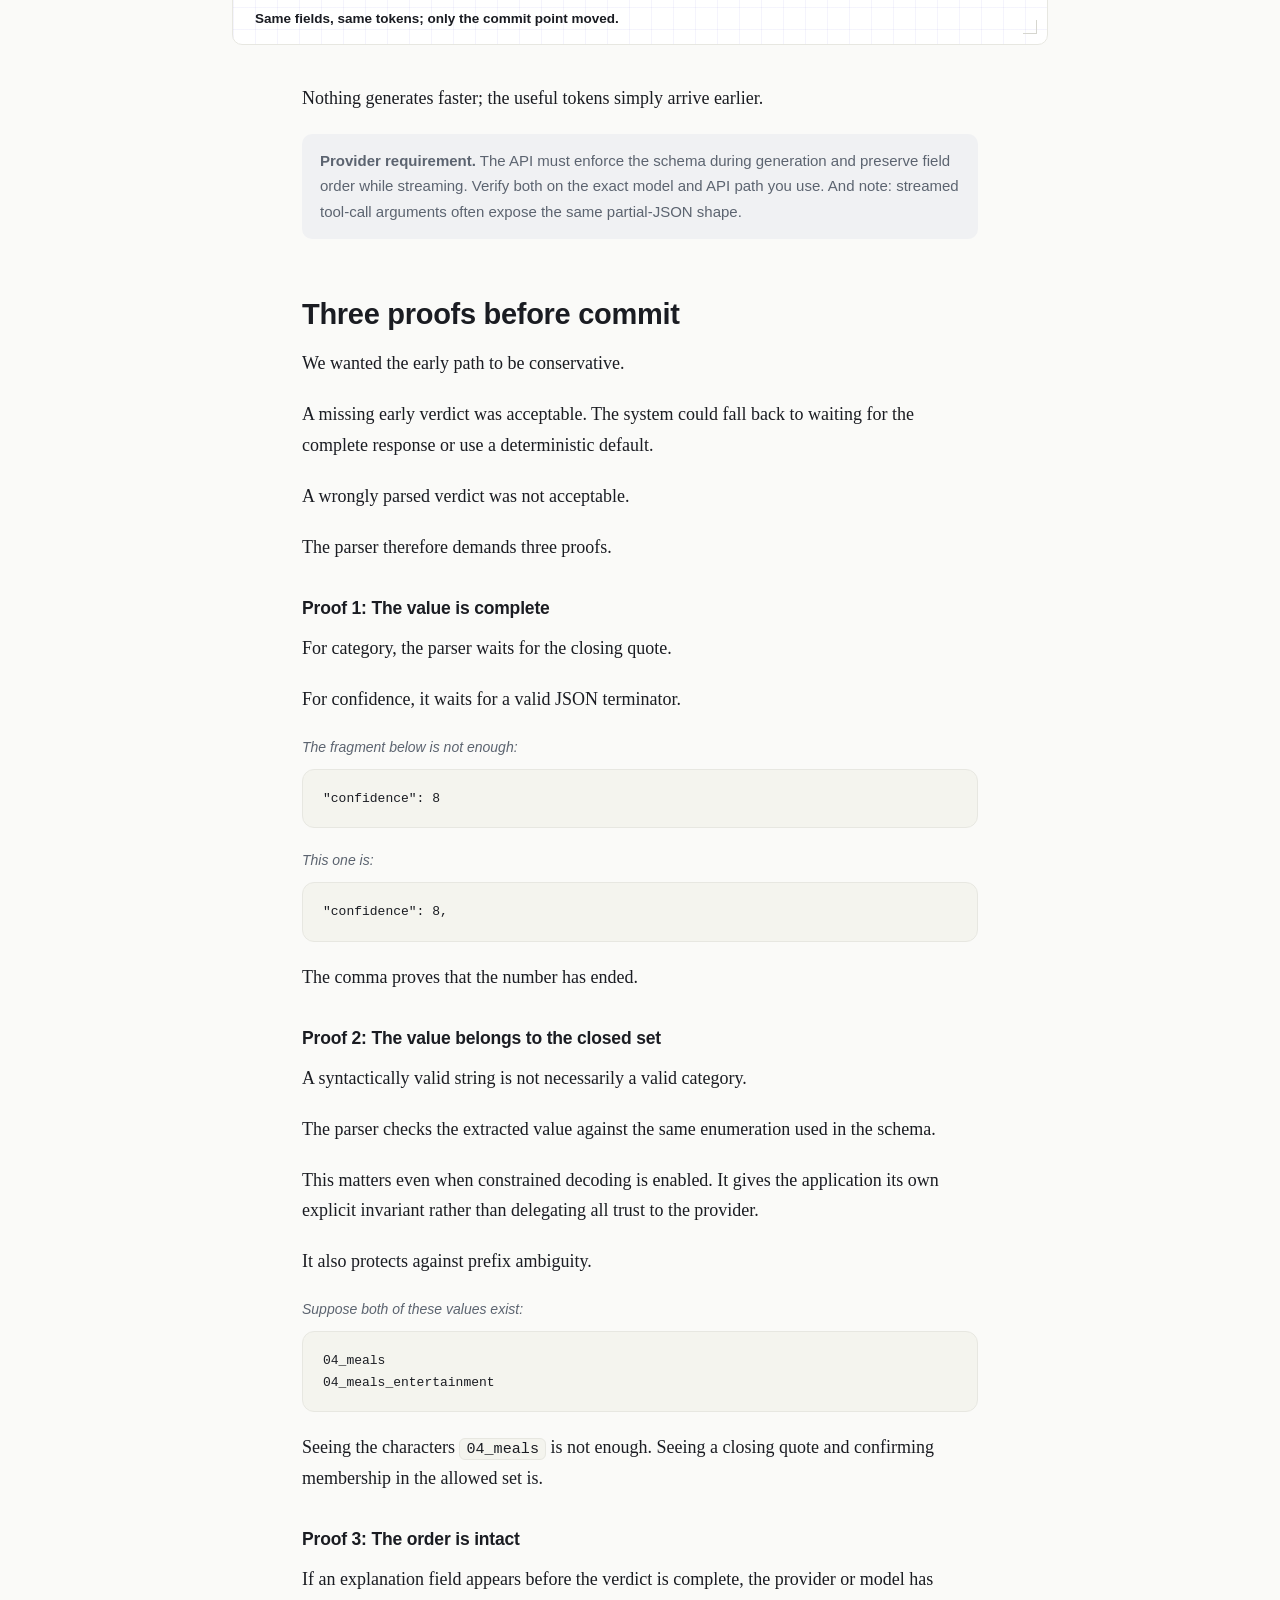
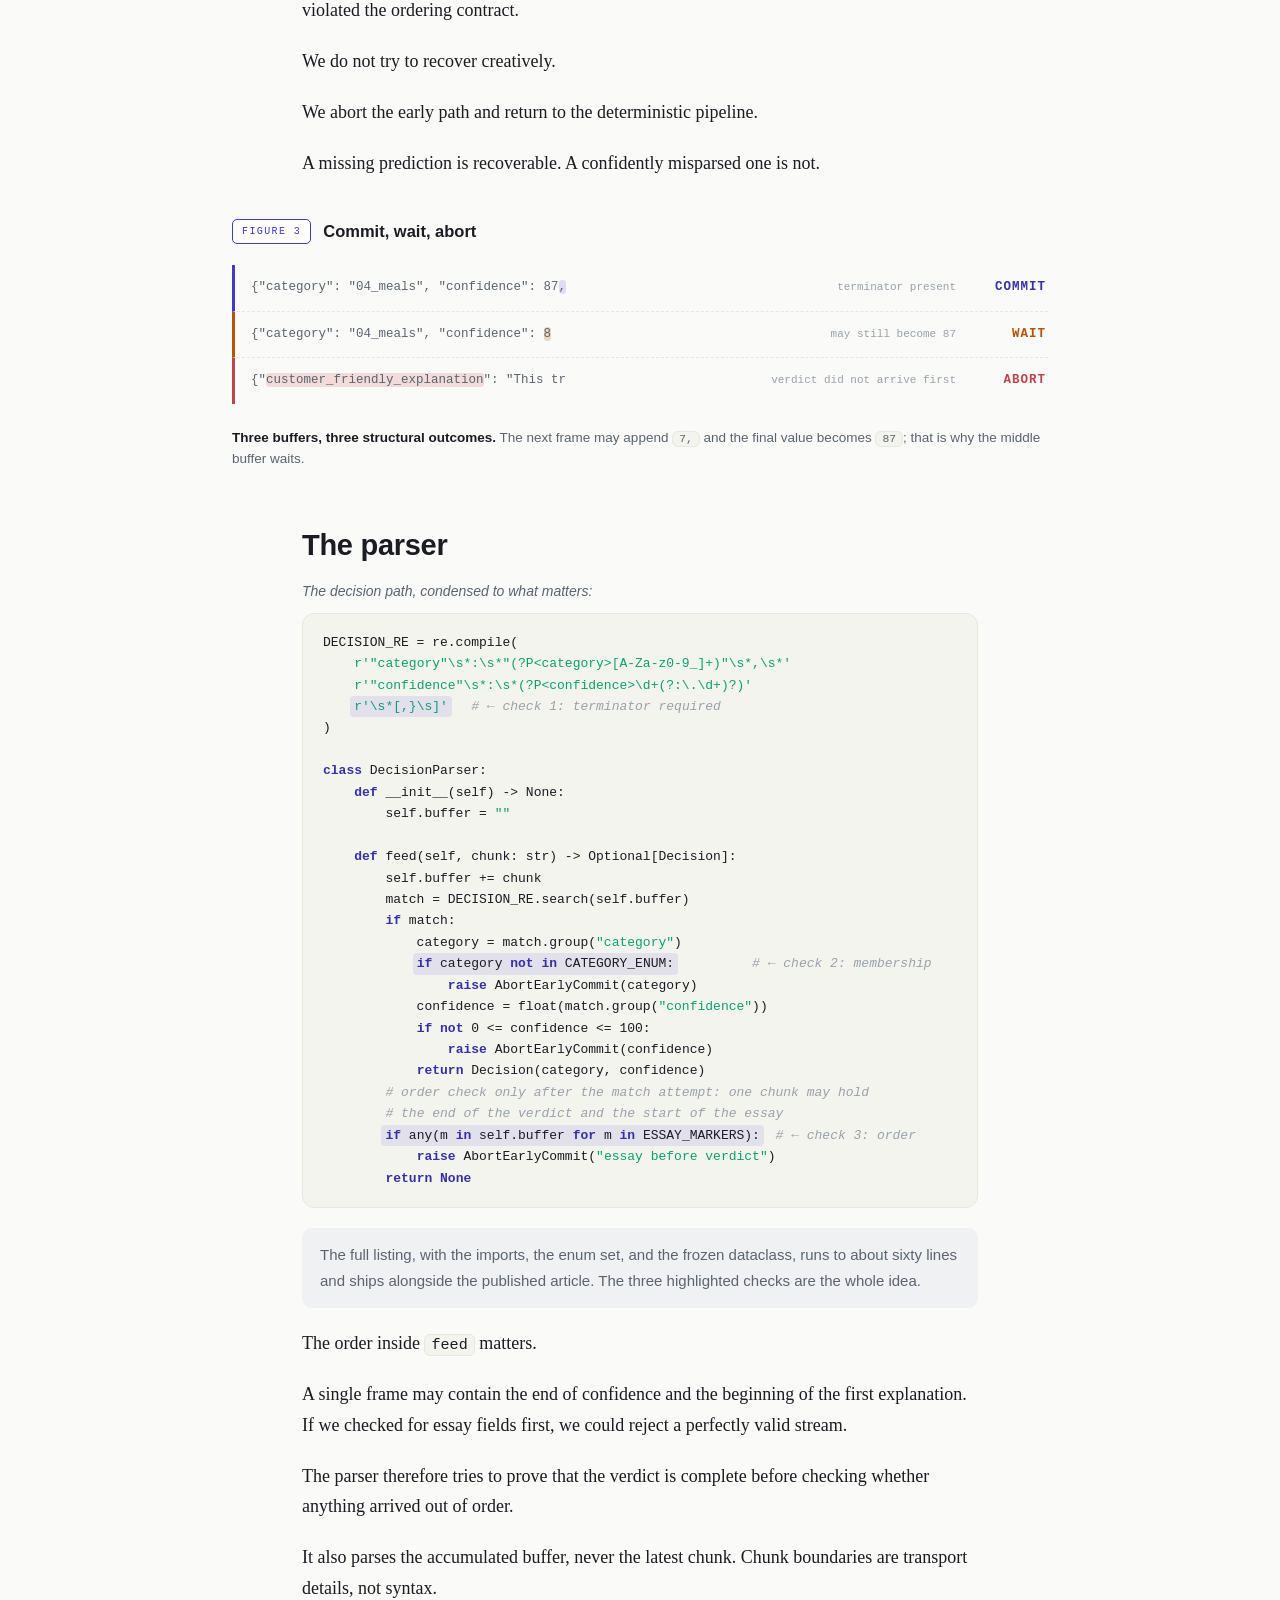
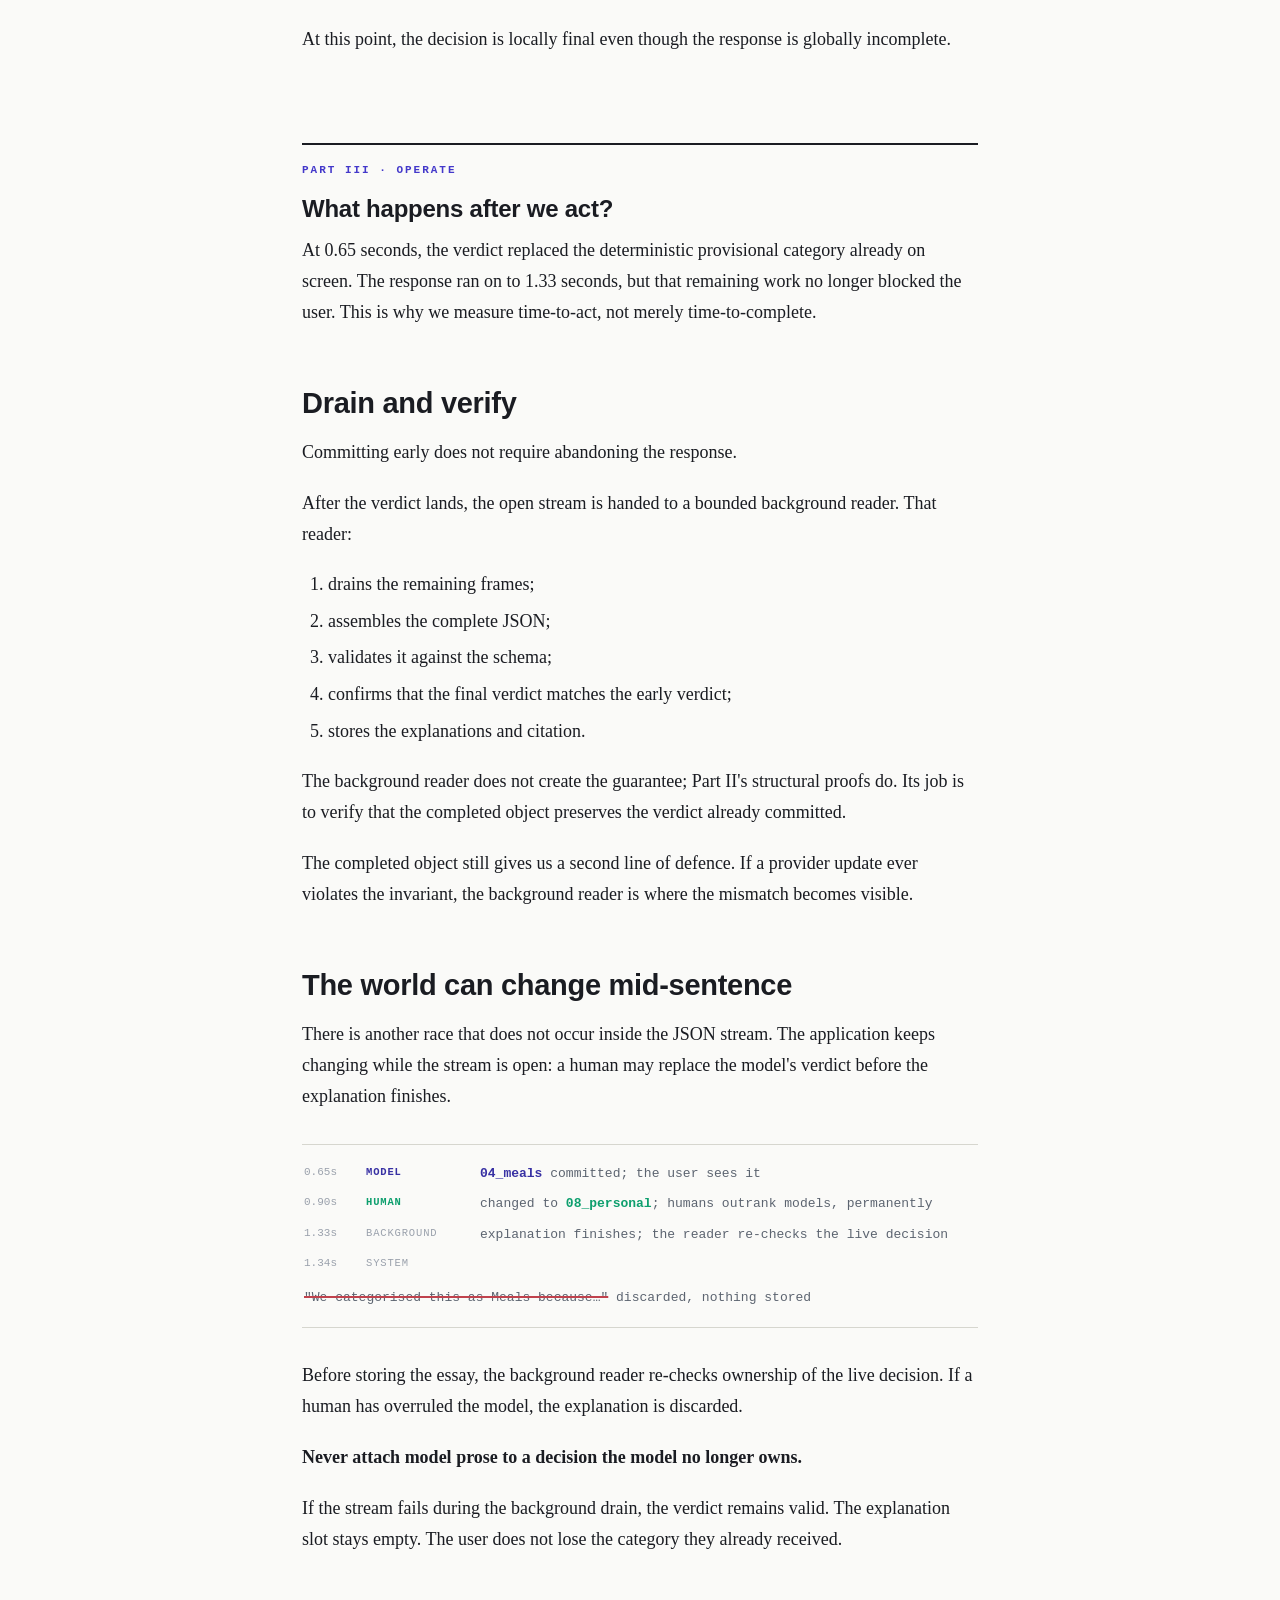
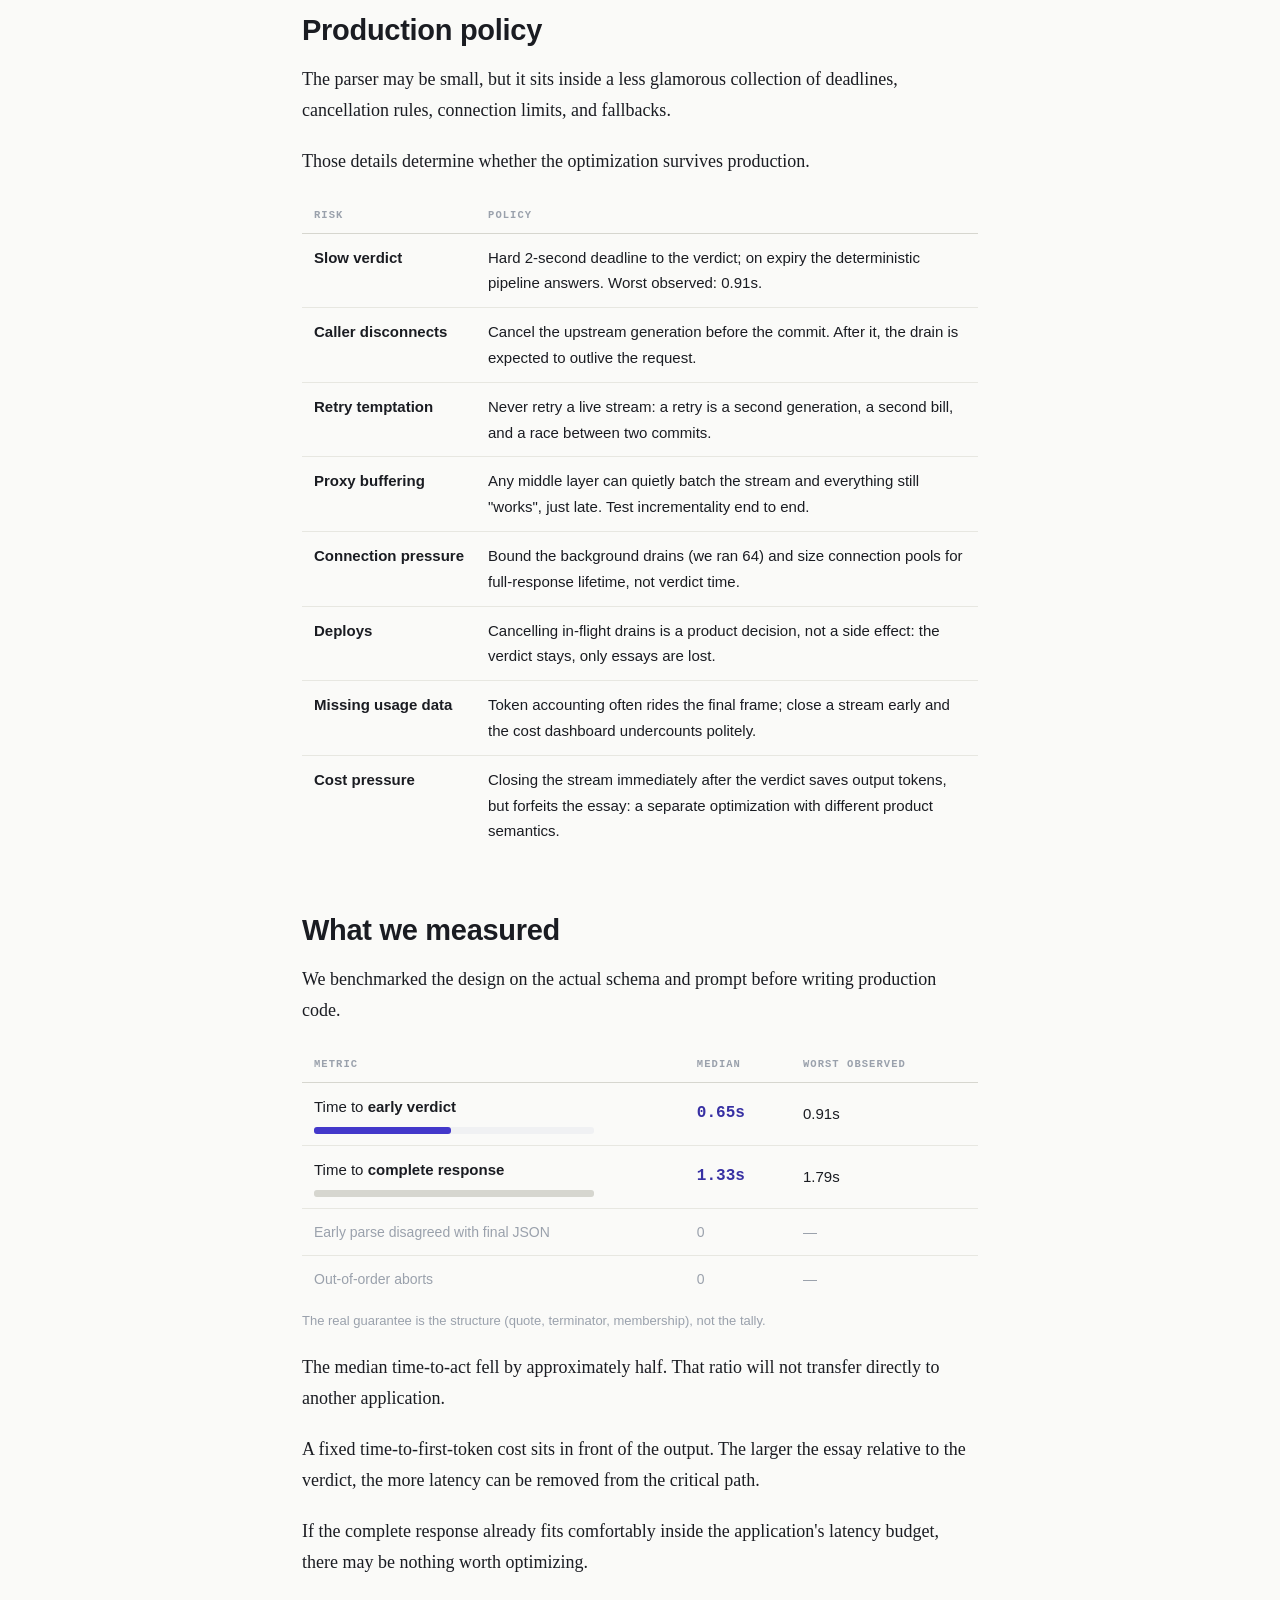
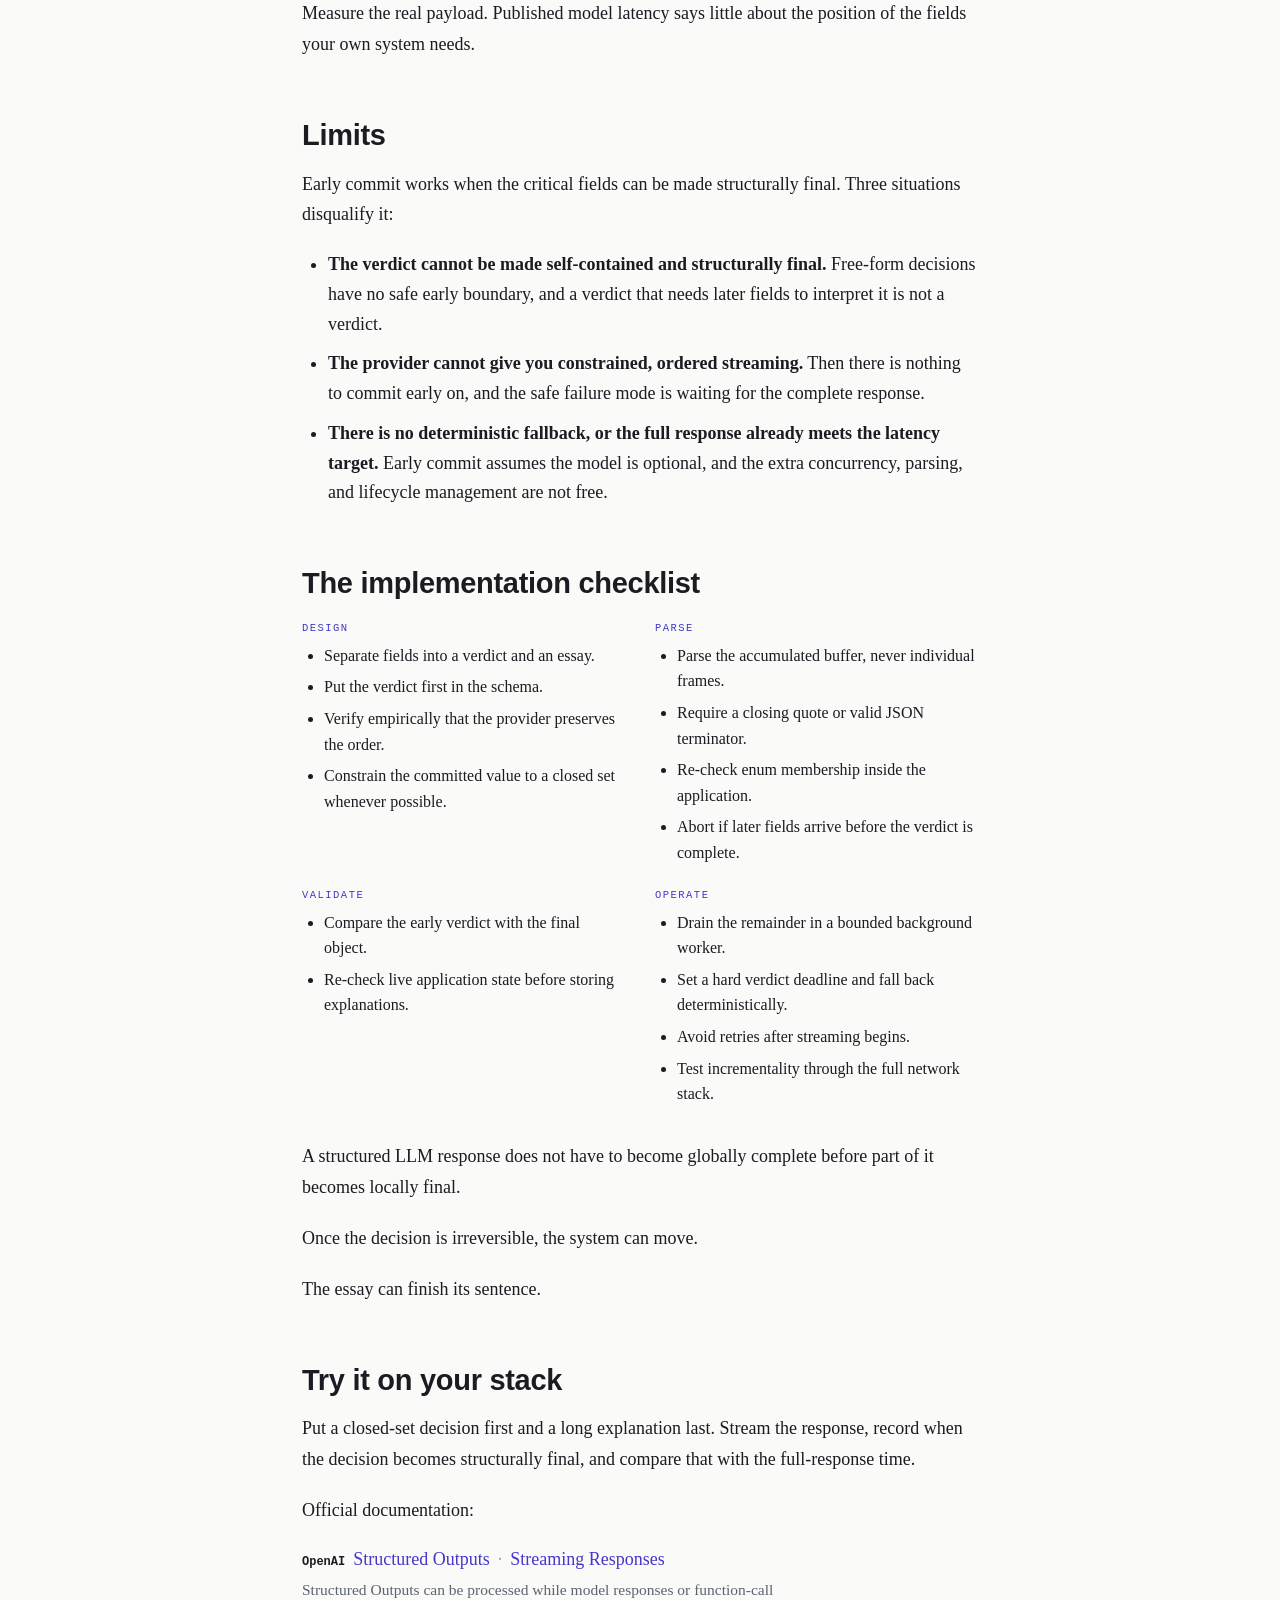
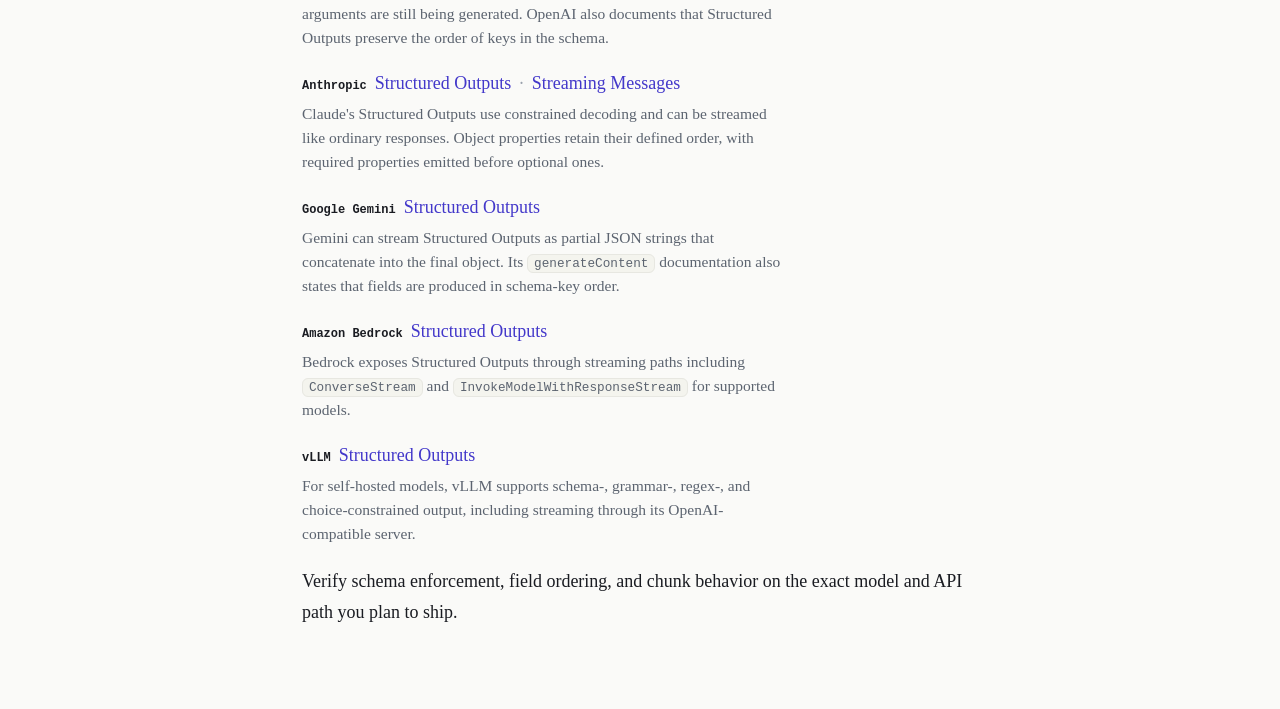
==== commit 15e00b3c: "Simplify "Presence is not finality" section" ====
--- a/act-on-the-verdict.html
+++ b/act-on-the-verdict.html
@@ -389,23 +389,16 @@
   <p>Structured output changes what can be inferred from that buffer. When a provider enforces the schema during decoding, the model is no longer free to produce arbitrary text. That is a useful foundation, but it does not, by itself, make an early commit safe. The difficult part is knowing when a field is <i>finished</i>.</p>
 
   <h2 id="presence">Presence is not finality</h2>
-  <p>Partial-JSON parsers can inspect an incomplete buffer and report that a field appears to be present.</p>
-  <p>That is useful for rendering interfaces. It is not necessarily sufficient for committing a decision.</p>
-  <p class="codenote">Consider this prefix:</p>
+  <p>A partial-JSON parser may tell you that a field has appeared in the buffer. That does not mean its value is complete.</p>
+  <p class="codenote">Consider:</p>
   <pre class="code" aria-label="A JSON prefix ending at confidence colon eight">{
   <span class="k">"category"</span>: <span class="s">"04_meals"</span>,
   <span class="k">"confidence"</span>: 8</pre>
-  <p>A parser may already be able to identify confidence.</p>
-  <p>But is its value 8?</p>
-  <p class="codenote">The next frame may contain:</p>
-  <pre class="code" aria-label="The next frame: seven comma">7,</pre>
-  <p>The final value was 87.</p>
-  <p>Rendering an 8 for a fraction of a second is harmless. Writing it to a database, routing a transaction, or triggering an external action is not.</p>
-  <p>For a JSON string, that evidence is the closing quote. For a number, it is a valid terminator: a comma, closing brace, or whitespace that ends the JSON number.</p>
-
-  <p><b>A partial parse that can disagree with the final parse is not a parse. It is a guess.</b></p>
-
-  <p>This is why early commit is not simply "parse whatever fields have arrived." It is an attempt to construct an <b>immutable prefix</b>: a portion of the response whose meaning is already final even though the complete document is not.</p>
+  <p class="codenote">The parser can already see confidence, but the next chunk may contain:</p>
+  <pre class="code" aria-label="The next chunk: seven comma">7,</pre>
+  <p>The final value is 87, not 8.</p>
+  <p>A string is complete only after its closing quote. A number is complete only after a valid terminator, such as a comma, closing brace, or whitespace.</p>
+  <p>A partial parse that may disagree with the final JSON is not safe to use. Early commit therefore means finding a prefix whose meaning can no longer change, even though the full response is still arriving.</p>
 
   <h2 id="schedule">The schema is also a schedule</h2>
   <p>The first implementation step was almost disappointingly simple: we placed the verdict fields first.</p>
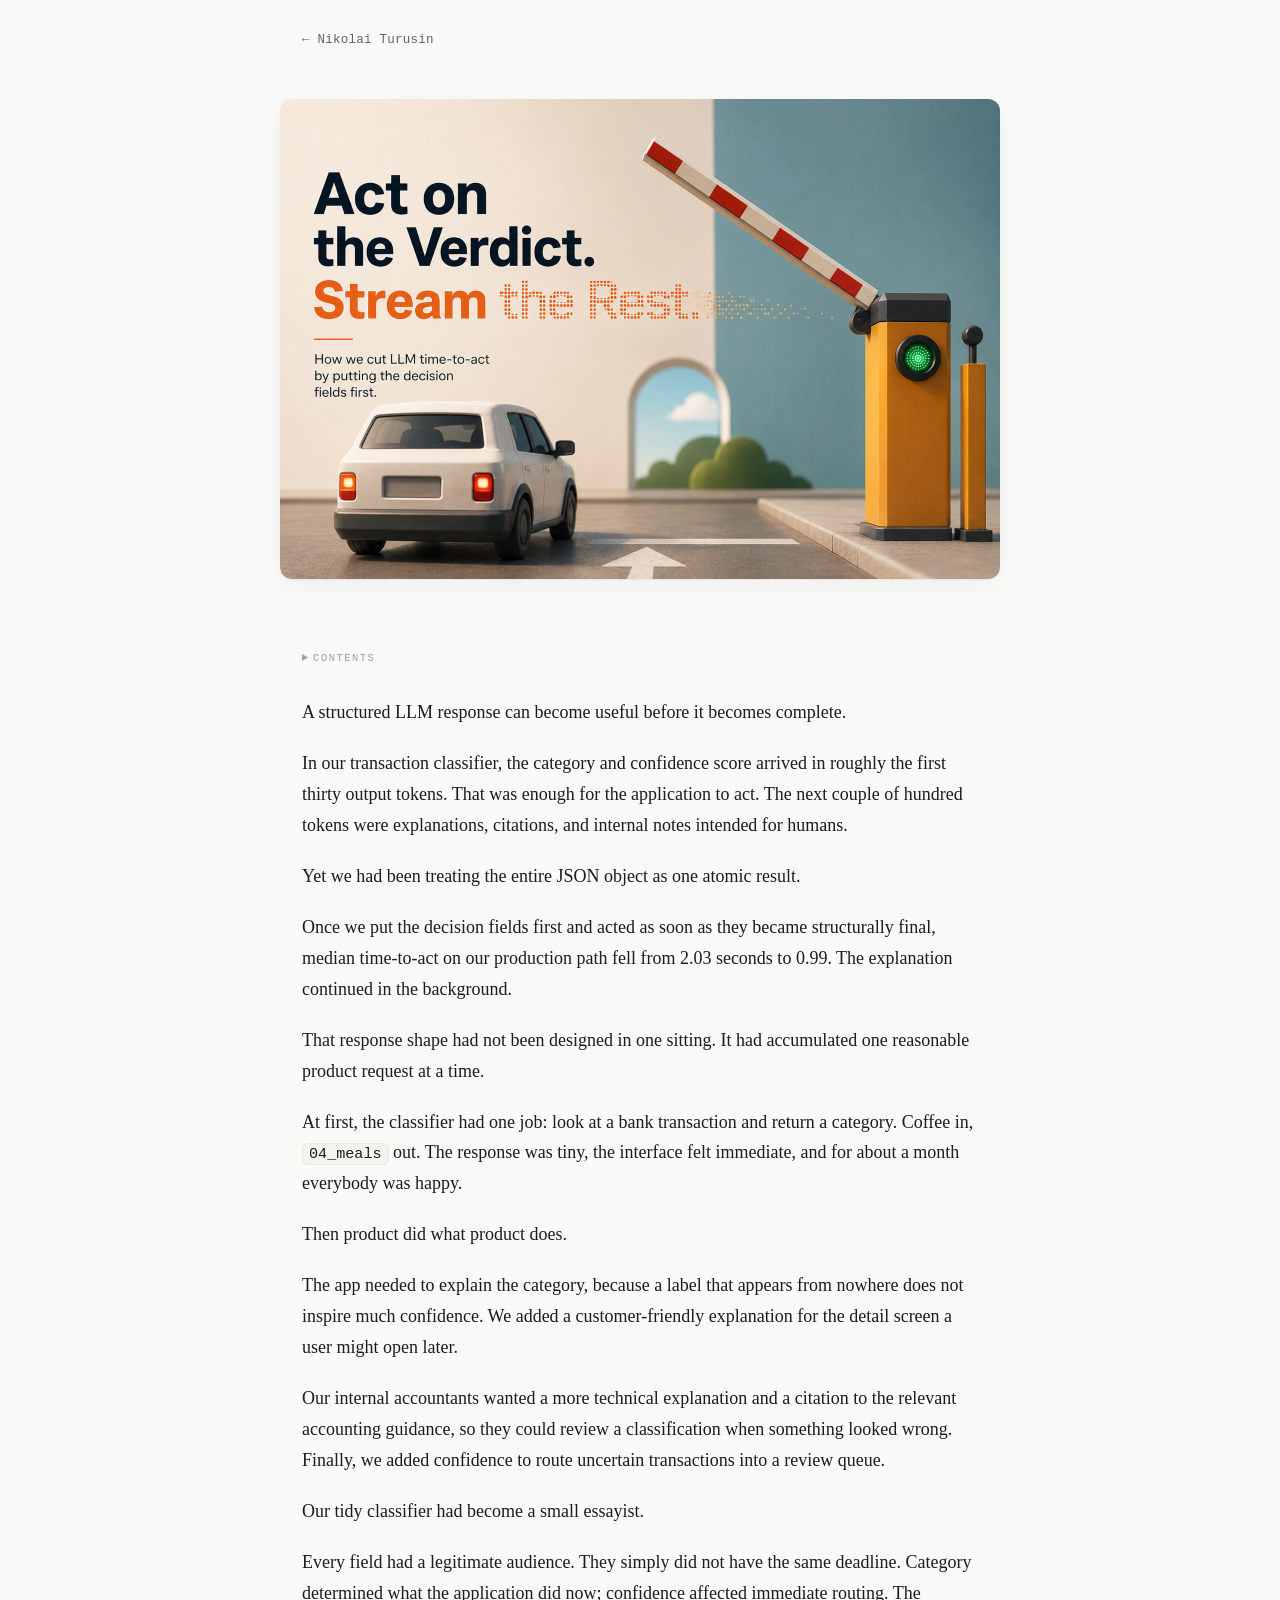
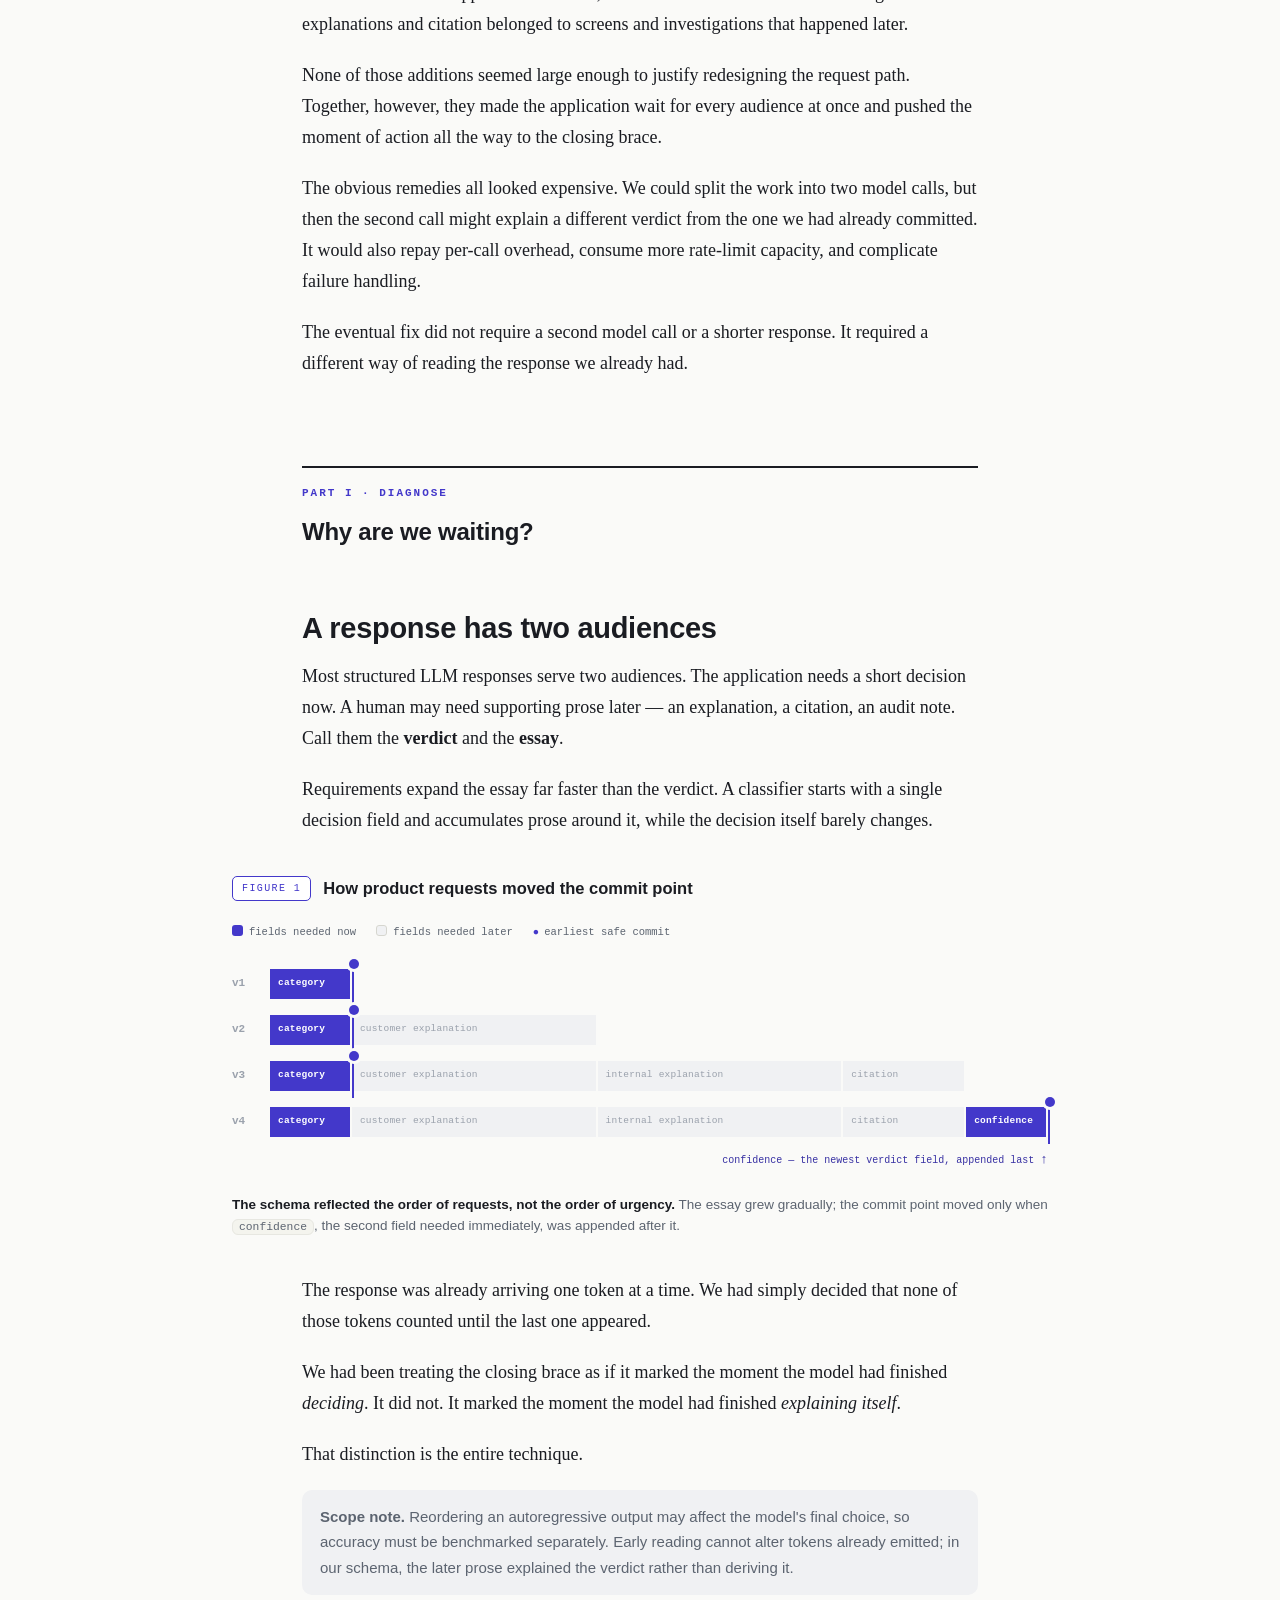
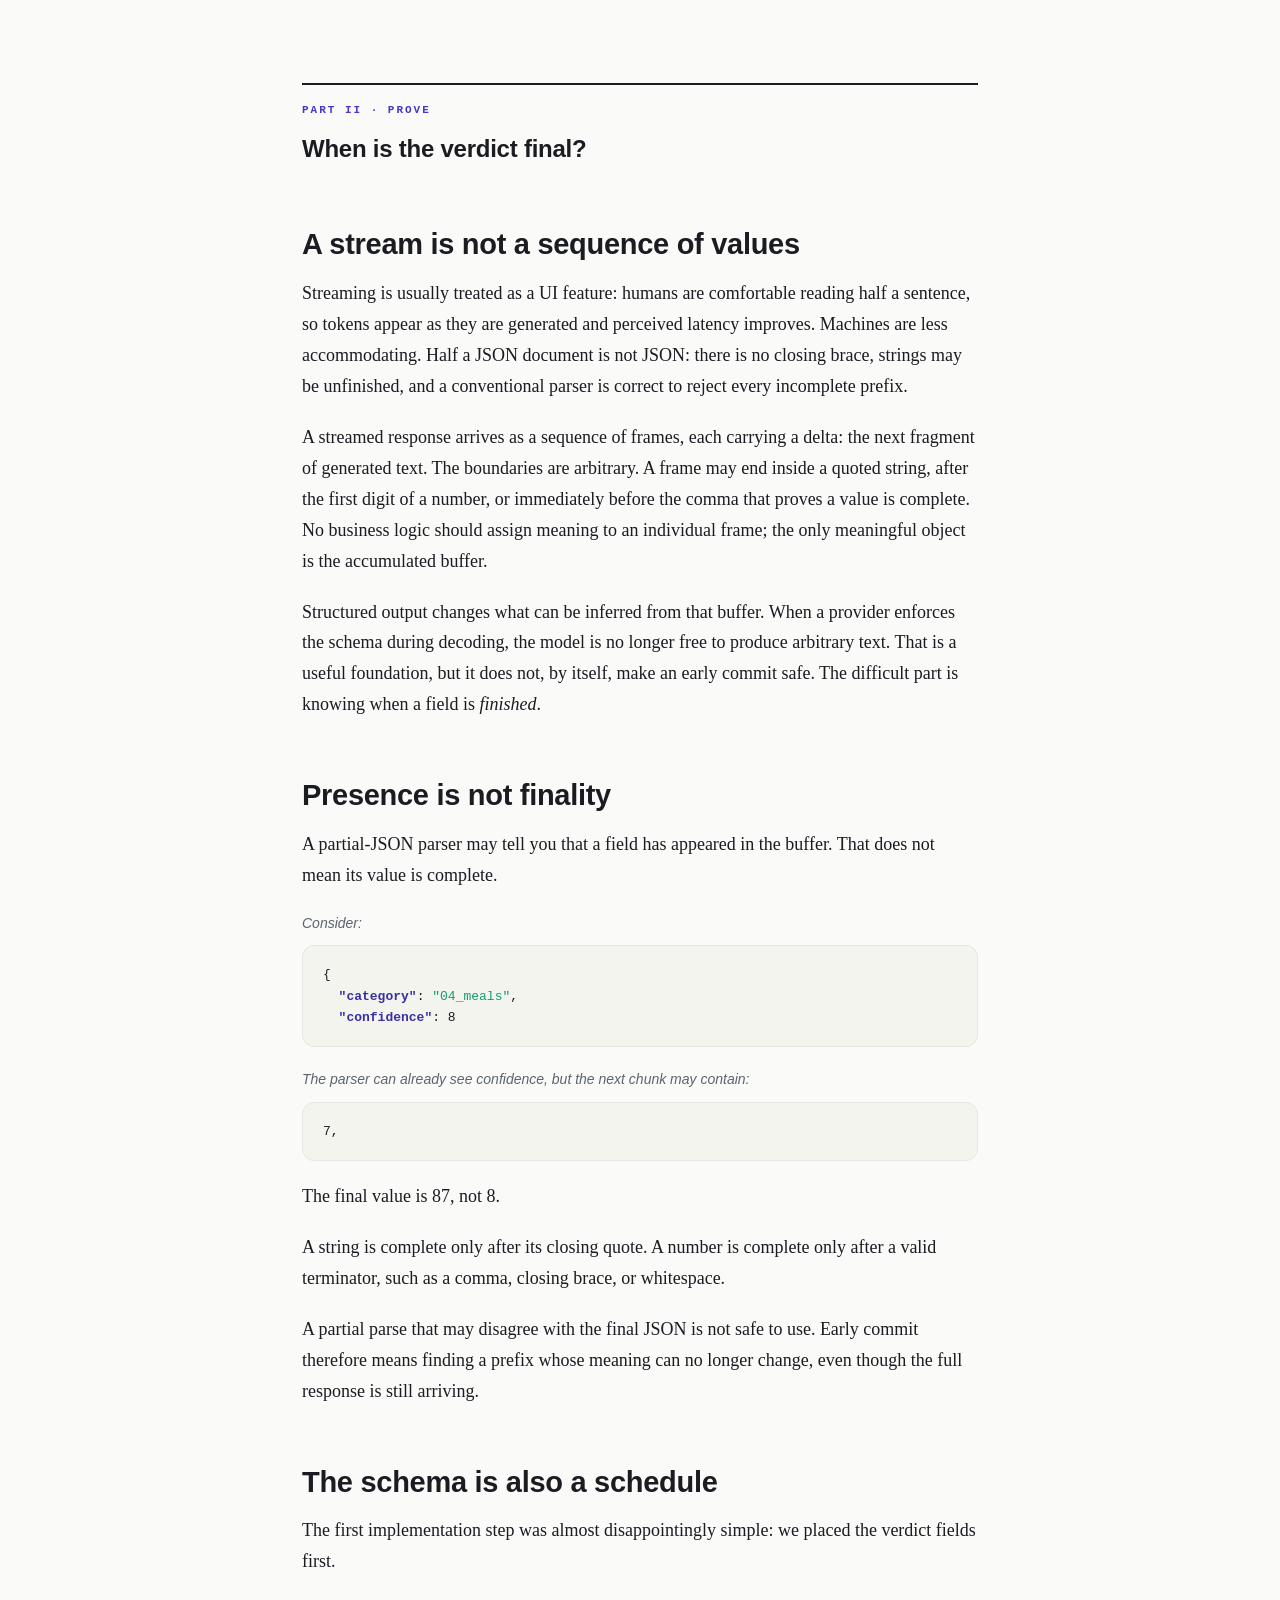
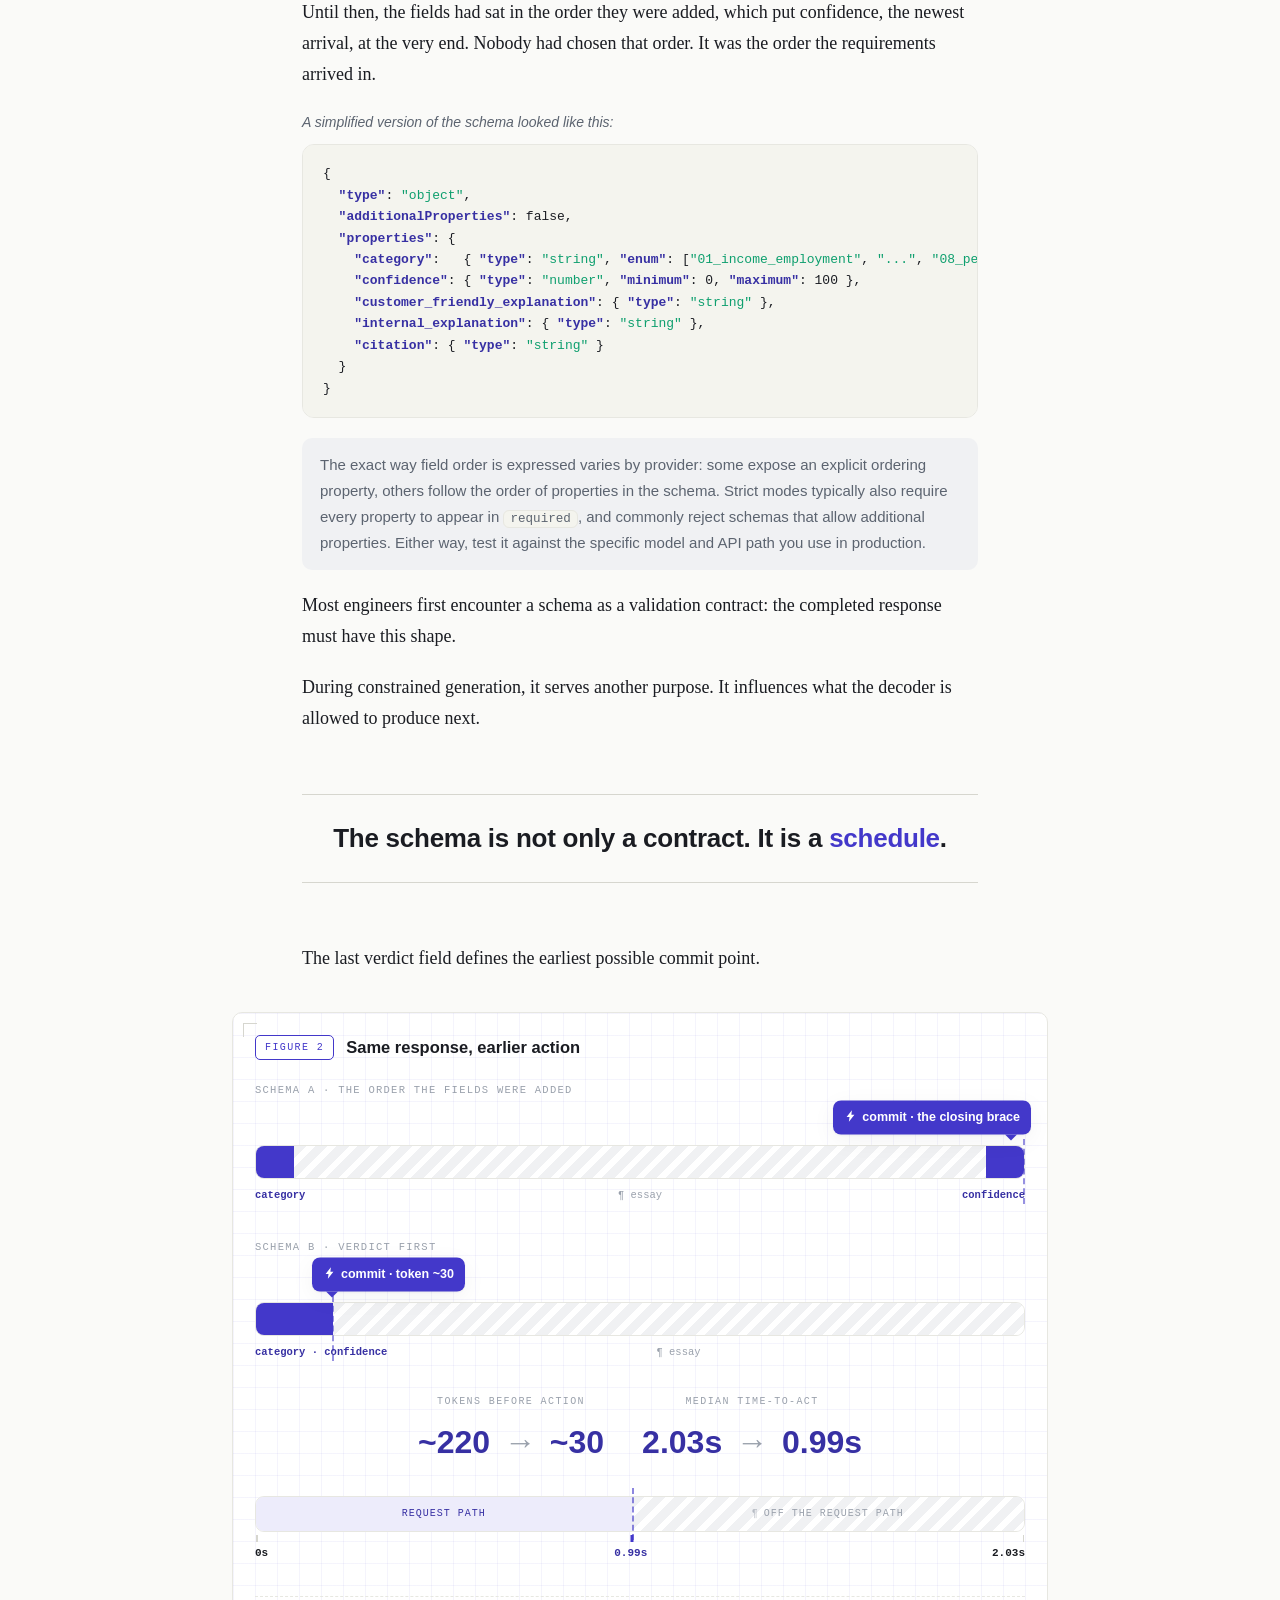
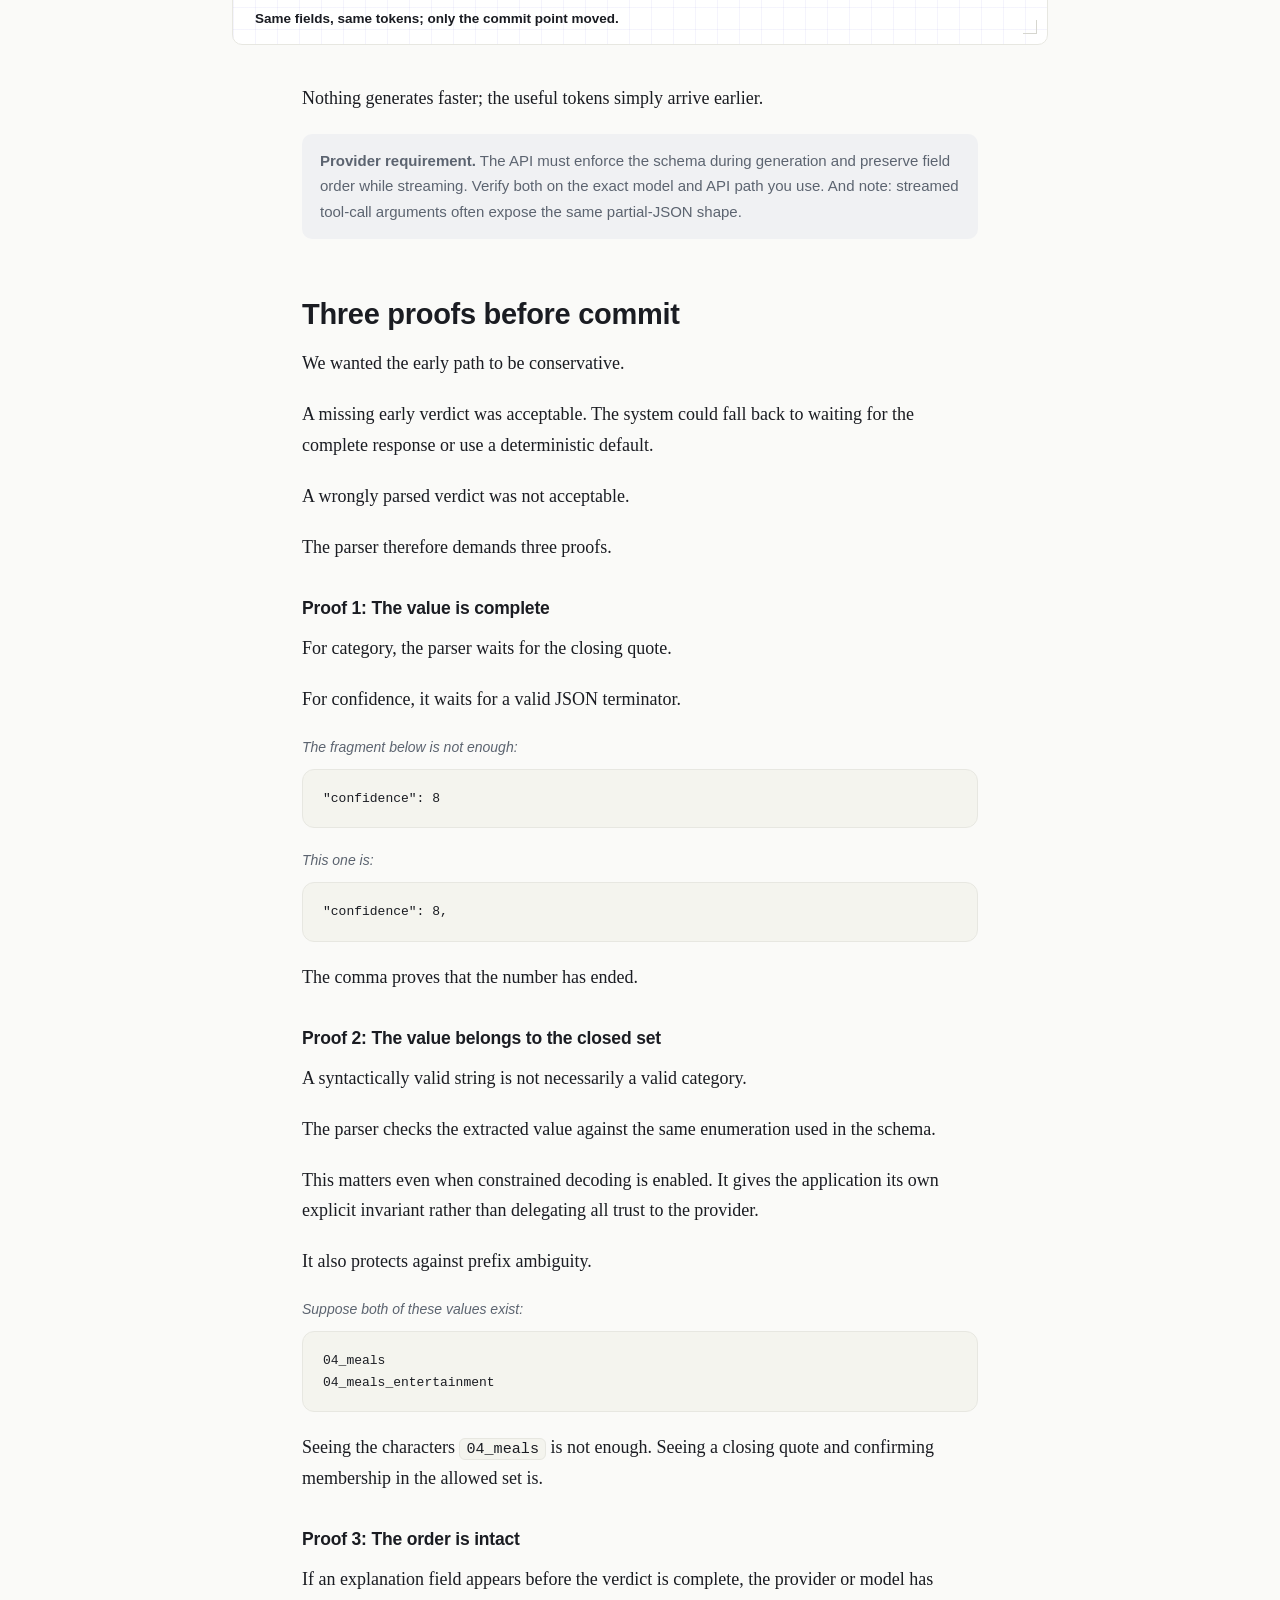
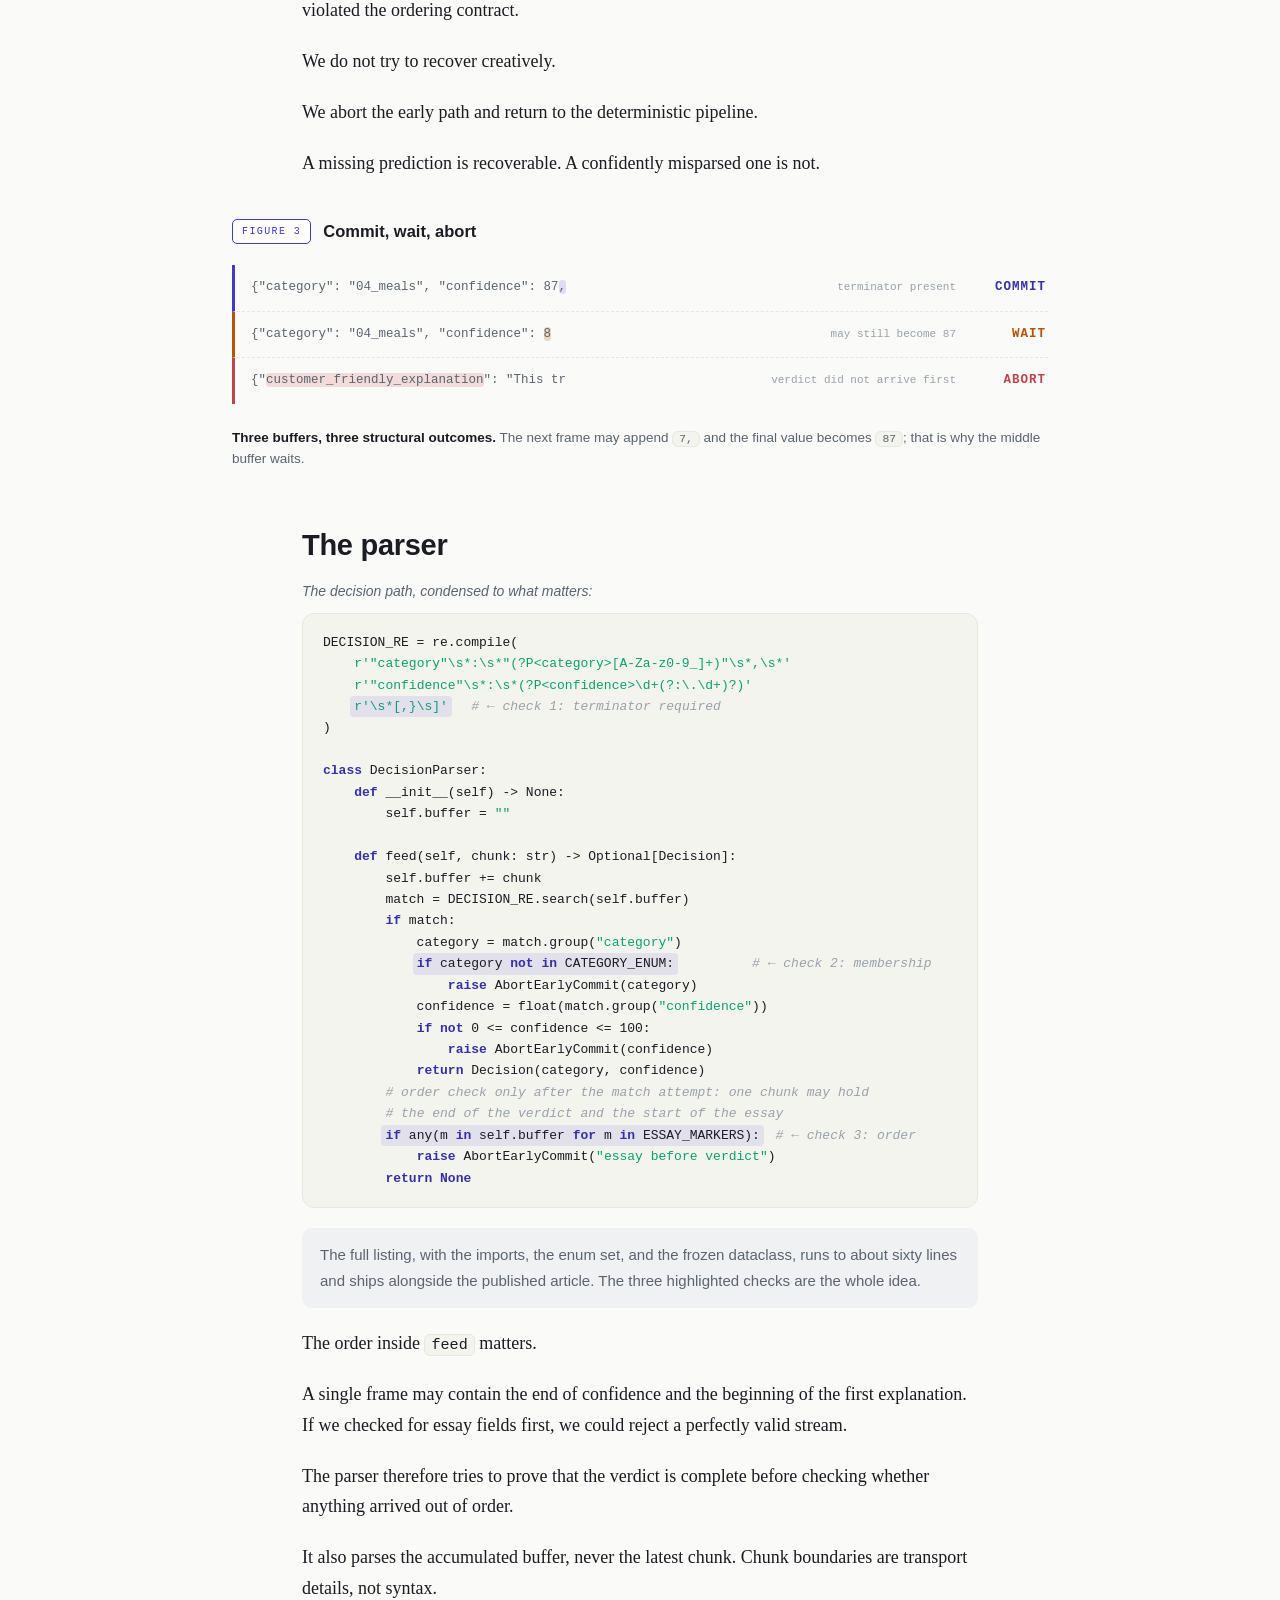
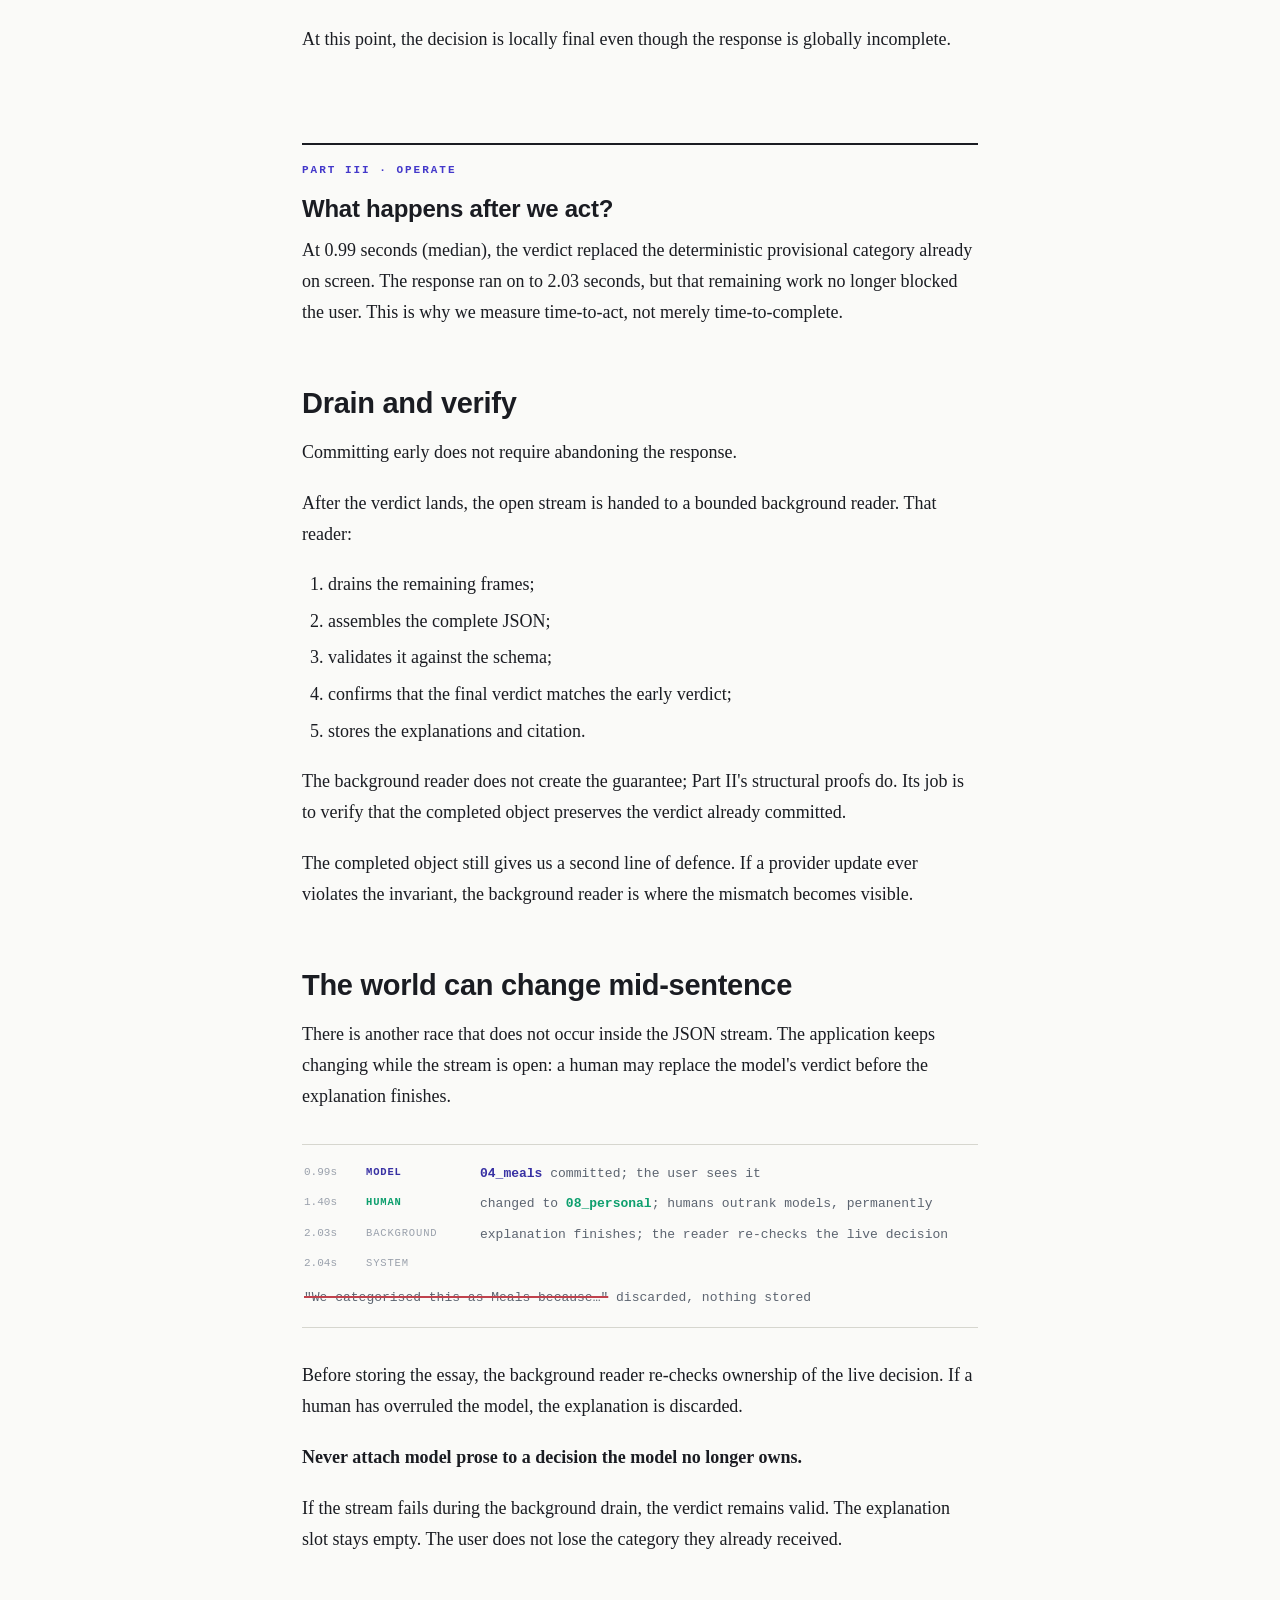
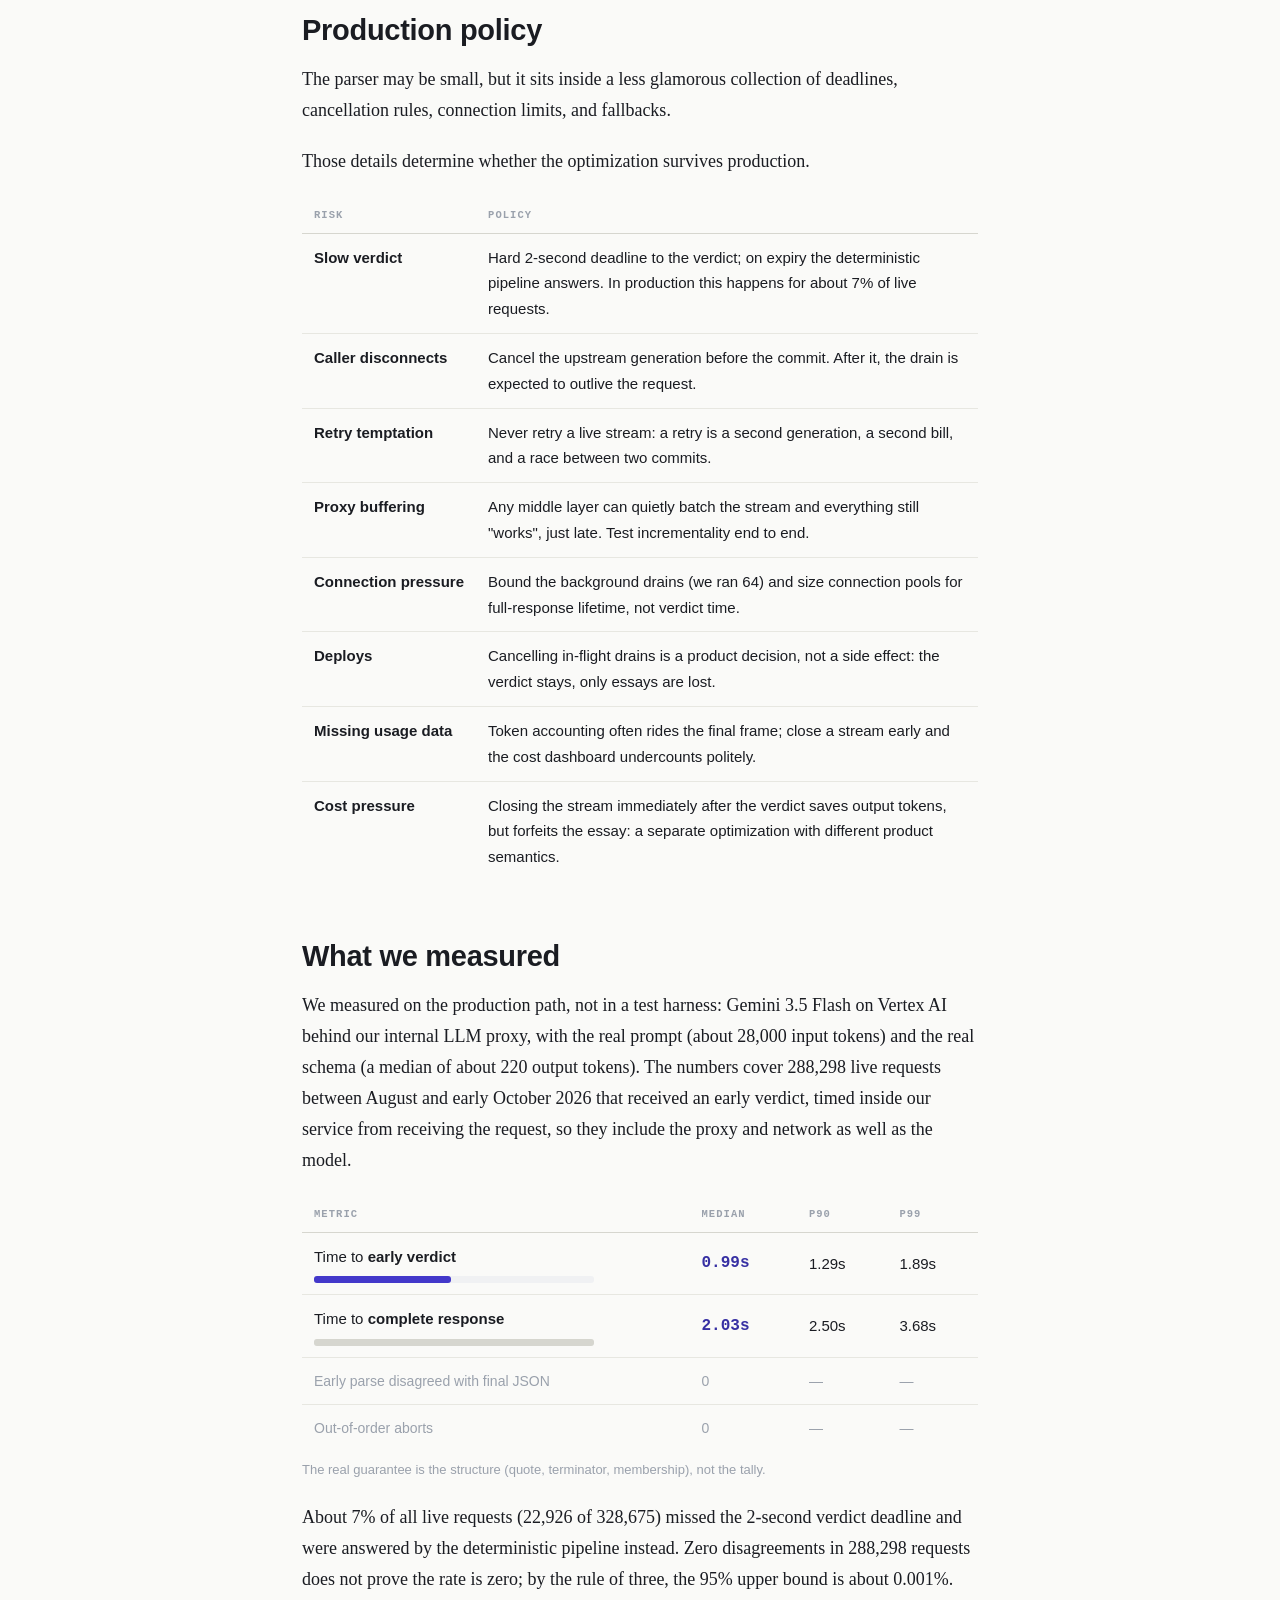
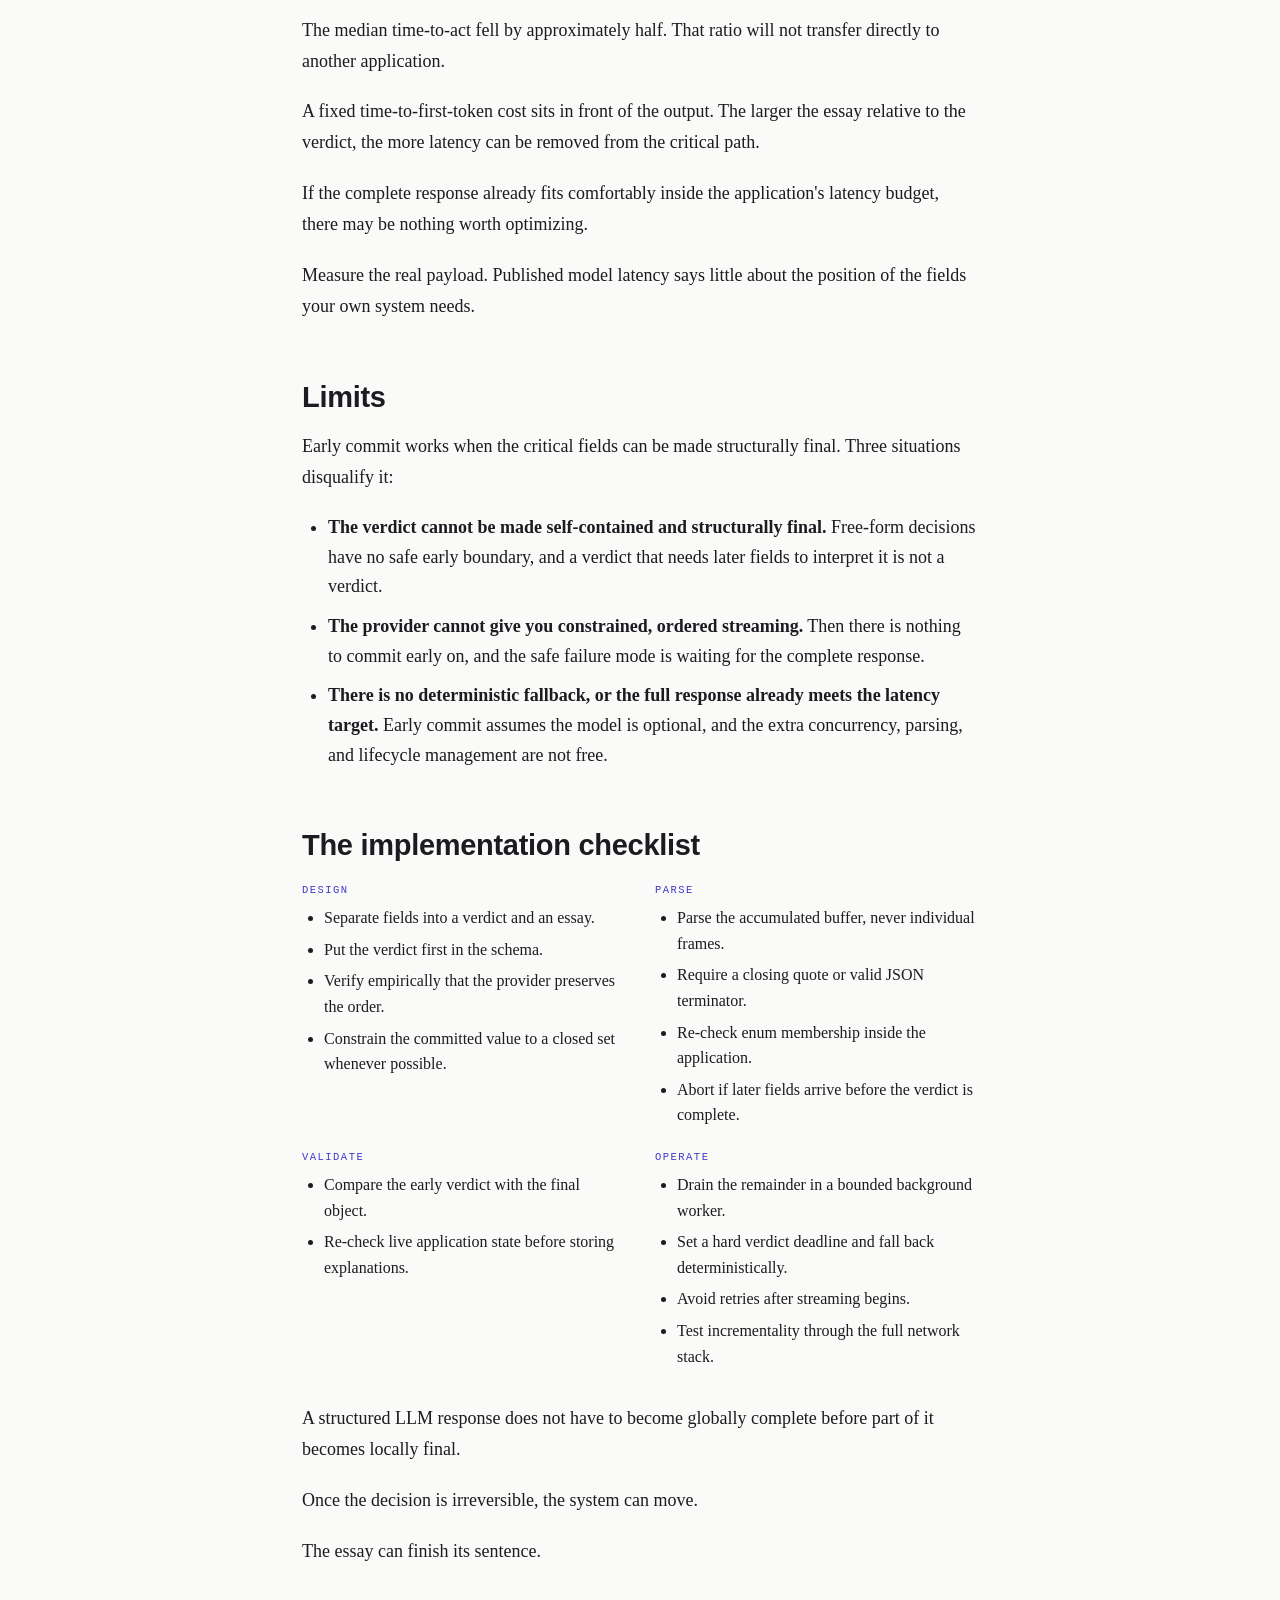
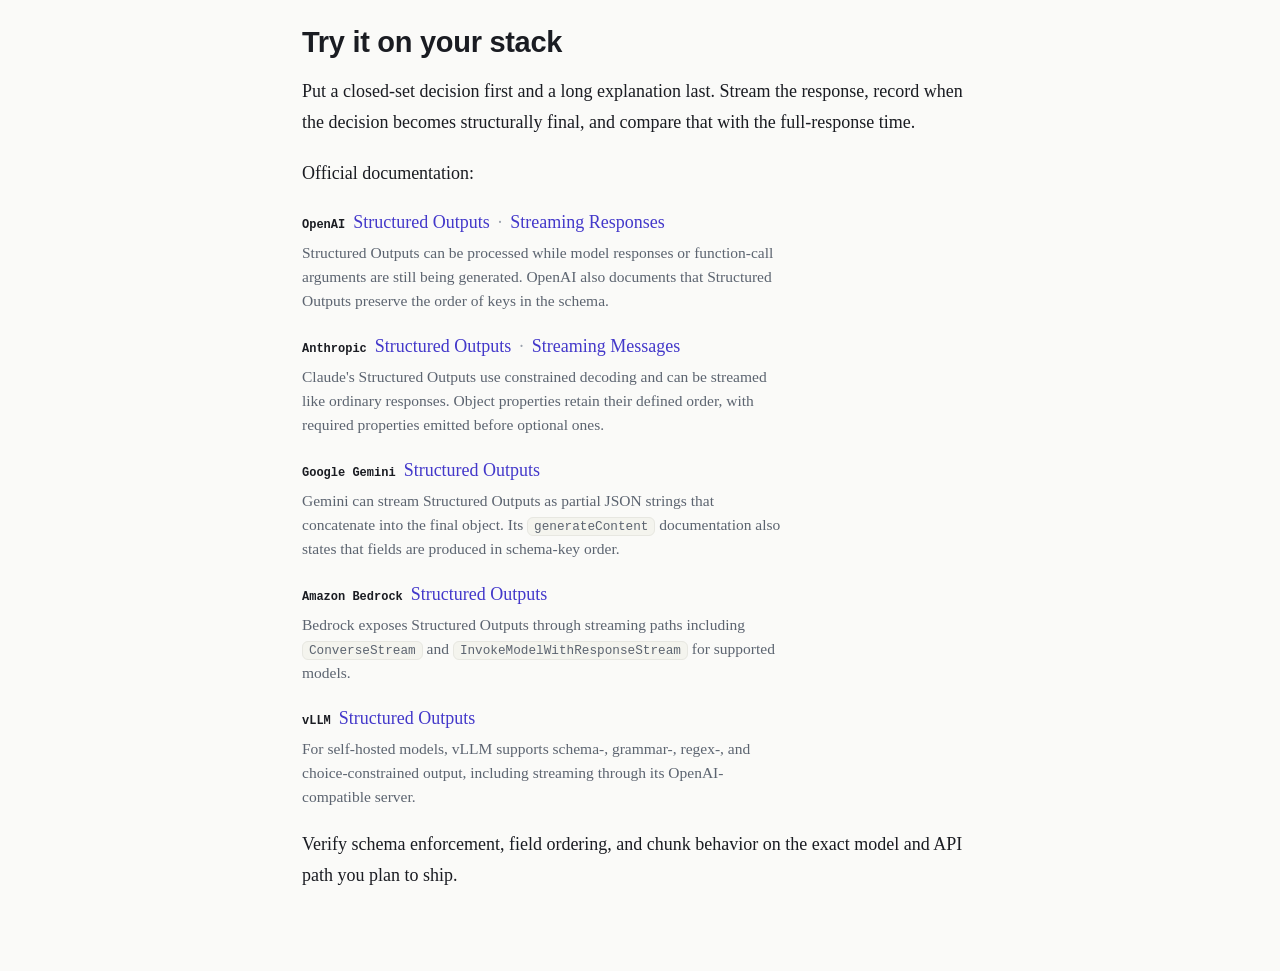
==== commit 6bbbca93: "Update latencies to production numbers (288,298 live requests) Median time-to-act 2.03s -> 0.99s (wa" ====
--- a/act-on-the-verdict.html
+++ b/act-on-the-verdict.html
@@ -4,16 +4,16 @@
 <meta charset="utf-8">
 <meta name="viewport" content="width=device-width,initial-scale=1">
 <title>Act on the Verdict. Stream the Rest.</title>
-<meta name="description" content="How we cut median LLM time-to-act from 1.33s to 0.65s by putting the decision fields first in a streamed structured output, then draining the explanation in the background.">
+<meta name="description" content="How we cut median LLM time-to-act from 2.03s to 0.99s by putting the decision fields first in a streamed structured output, then draining the explanation in the background.">
 <link rel="canonical" href="https://nturusin.github.io/act-on-the-verdict.html">
 <meta property="og:type" content="article">
 <meta property="og:title" content="Act on the Verdict. Stream the Rest.">
-<meta property="og:description" content="How we cut median LLM time-to-act from 1.33s to 0.65s by putting the decision fields first in a streamed structured output, then draining the explanation in the background.">
+<meta property="og:description" content="How we cut median LLM time-to-act from 2.03s to 0.99s by putting the decision fields first in a streamed structured output, then draining the explanation in the background.">
 <meta property="og:url" content="https://nturusin.github.io/act-on-the-verdict.html">
 <meta property="og:image" content="https://nturusin.github.io/assets/cover.jpg">
 <meta name="twitter:card" content="summary_large_image">
 <meta name="twitter:title" content="Act on the Verdict. Stream the Rest.">
-<meta name="twitter:description" content="How we cut median LLM time-to-act from 1.33s to 0.65s by putting the decision fields first in a streamed structured output, then draining the explanation in the background.">
+<meta name="twitter:description" content="How we cut median LLM time-to-act from 2.03s to 0.99s by putting the decision fields first in a streamed structured output, then draining the explanation in the background.">
 <meta name="twitter:image" content="https://nturusin.github.io/assets/cover.jpg">
 <style>
   :root{
@@ -323,9 +323,9 @@
   </details>
 
   <p style="margin-top:30px">A structured LLM response can become useful before it becomes complete.</p>
-  <p>In our transaction classifier, the category and confidence score arrived in roughly the first thirty output tokens. That was enough for the application to act. The next three hundred or so tokens were explanations, citations, and internal notes intended for humans.</p>
+  <p>In our transaction classifier, the category and confidence score arrived in roughly the first thirty output tokens. That was enough for the application to act. The next couple of hundred tokens were explanations, citations, and internal notes intended for humans.</p>
   <p>Yet we had been treating the entire JSON object as one atomic result.</p>
-  <p>Once we put the decision fields first and acted as soon as they became structurally final, median time-to-act fell from 1.33 seconds to 0.65. The explanation continued in the background.</p>
+  <p>Once we put the decision fields first and acted as soon as they became structurally final, median time-to-act on our production path fell from 2.03 seconds to 0.99. The explanation continued in the background.</p>
   <p>That response shape had not been designed in one sitting. It had accumulated one reasonable product request at a time.</p>
   <p>At first, the classifier had one job: look at a bank transaction and return a category. Coffee in, <code>04_meals</code> out. The response was tiny, the interface felt immediate, and for about a month everybody was happy.</p>
   <p>Then product did what product does.</p>
@@ -462,19 +462,18 @@
       </div>
     </div>
     <div class="cmp">
-      <div><span class="cl2">tokens before action</span><span class="cn">~330 <i>→</i> ~30</span></div>
-      <div><span class="cl2">median time-to-act</span><span class="cn">1.33s <i>→</i> 0.65s</span></div>
+      <div><span class="cl2">tokens before action</span><span class="cn">~220 <i>→</i> ~30</span></div>
+      <div><span class="cl2">median time-to-act</span><span class="cn">2.03s <i>→</i> 0.99s</span></div>
     </div>
-    <div class="tl2" style="margin-top:14px" role="img" aria-label="A timeline from zero to 1.33 seconds split at 0.65 seconds: the request path before the verdict, the shaded background drain after it. Provisional category marked at 0.3 seconds.">
+    <div class="tl2" style="margin-top:14px" role="img" aria-label="A timeline from zero to 2.03 seconds split at 0.99 seconds: the request path before the verdict, the shaded background drain after it.">
       <div class="bline"></div>
       <div class="track">
         <div class="zreq">request path</div>
         <div class="zbg"><span class="pf">¶</span>off the request path</div>
       </div>
       <div class="mark m0">0s</div>
-      <div class="mark" style="left:22.6%">0.3s</div>
-      <div class="mark hot" style="left:48.9%">0.65s</div>
-      <div class="mark mend">1.33s</div>
+      <div class="mark hot" style="left:48.8%">0.99s</div>
+      <div class="mark mend">2.03s</div>
     </div>
     <figcaption><b>Same fields, same tokens; only the commit point moved.</b></figcaption>
   </figure>
@@ -571,7 +570,7 @@
 
   <div class="part"><div class="pn">Part III · Operate</div><div class="pq">What happens after we act?</div></div>
 
-  <p>At 0.65 seconds, the verdict replaced the deterministic provisional category already on screen. The response ran on to 1.33 seconds, but that remaining work no longer blocked the user. This is why we measure time-to-act, not merely time-to-complete.</p>
+  <p>At 0.99 seconds (median), the verdict replaced the deterministic provisional category already on screen. The response ran on to 2.03 seconds, but that remaining work no longer blocked the user. This is why we measure time-to-act, not merely time-to-complete.</p>
 
   <h2 id="background">Drain and verify</h2>
   <p>Committing early does not require abandoning the response.</p>
@@ -591,11 +590,11 @@
 </div>
 
 <div class="wrap">
-  <div class="orace" role="img" aria-label="Four timestamped events: at 0.65 seconds the model commits meals. At 0.90 a human changes it to personal. At 1.33 the explanation finishes. At 1.34 the stale explanation is discarded.">
-    <div class="r mod"><span class="t">0.65s</span><span class="w">model</span><span><b style="color:var(--verdict-ink)">04_meals</b> committed; the user sees it</span></div>
-    <div class="r hum"><span class="t">0.90s</span><span class="w">human</span><span>changed to <b style="color:var(--good)">08_personal</b>; humans outrank models, permanently</span></div>
-    <div class="r"><span class="t">1.33s</span><span class="w">background</span><span>explanation finishes; the reader re-checks the live decision</span></div>
-    <div class="r"><span class="t">1.34s</span><span class="w">system</span><span><span class="strike">"We categorised this as Meals because…"</span> discarded, nothing stored</span></div>
+  <div class="orace" role="img" aria-label="Four timestamped events: at 0.99 seconds the model commits meals. At 1.40 a human changes it to personal. At 2.03 the explanation finishes. At 2.04 the stale explanation is discarded.">
+    <div class="r mod"><span class="t">0.99s</span><span class="w">model</span><span><b style="color:var(--verdict-ink)">04_meals</b> committed; the user sees it</span></div>
+    <div class="r hum"><span class="t">1.40s</span><span class="w">human</span><span>changed to <b style="color:var(--good)">08_personal</b>; humans outrank models, permanently</span></div>
+    <div class="r"><span class="t">2.03s</span><span class="w">background</span><span>explanation finishes; the reader re-checks the live decision</span></div>
+    <div class="r"><span class="t">2.04s</span><span class="w">system</span><span><span class="strike">"We categorised this as Meals because…"</span> discarded, nothing stored</span></div>
   </div>
 </div>
 
@@ -612,7 +611,7 @@
     <caption class="srlonly">Production notes: risks and the policies that answer them</caption>
     <thead><tr><th>Risk</th><th>Policy</th></tr></thead>
     <tbody>
-      <tr><td>Slow verdict</td><td>Hard 2-second deadline to the verdict; on expiry the deterministic pipeline answers. Worst observed: 0.91s.</td></tr>
+      <tr><td>Slow verdict</td><td>Hard 2-second deadline to the verdict; on expiry the deterministic pipeline answers. In production this happens for about 7% of live requests.</td></tr>
       <tr><td>Caller disconnects</td><td>Cancel the upstream generation before the commit. After it, the drain is expected to outlive the request.</td></tr>
       <tr><td>Retry temptation</td><td>Never retry a live stream: a retry is a second generation, a second bill, and a race between two commits.</td></tr>
       <tr><td>Proxy buffering</td><td>Any middle layer can quietly batch the stream and everything still "works", just late. Test incrementality end to end.</td></tr>
@@ -624,19 +623,21 @@
   </table>
 
   <h2 id="measured">What we measured</h2>
-  <p>We benchmarked the design on the actual schema and prompt before writing production code.</p>
+  <p>We measured on the production path, not in a test harness: Gemini 3.5 Flash on Vertex AI behind our internal LLM proxy, with the real prompt (about 28,000 input tokens) and the real schema (a median of about 220 output tokens). The numbers cover 288,298 live requests between August and early October 2026 that received an early verdict, timed inside our service from receiving the request, so they include the proxy and network as well as the model.</p>
 
   <table class="numbers">
-    <caption class="srlonly">Measured latencies over roughly 300 live calls</caption>
-    <thead><tr><th>Metric</th><th>median</th><th>worst observed</th></tr></thead>
+    <caption class="srlonly">Production latencies over 288,298 live requests</caption>
+    <thead><tr><th>Metric</th><th>median</th><th>p90</th><th>p99</th></tr></thead>
     <tbody>
-      <tr><td>Time to <b>early verdict</b><div class="mbar" aria-hidden="true"><i style="width:49%"></i></div></td><td class="big">0.65s</td><td>0.91s</td></tr>
-      <tr><td>Time to <b>complete response</b><div class="mbar e" aria-hidden="true"><i style="width:100%"></i></div></td><td class="big">1.33s</td><td>1.79s</td></tr>
-      <tr class="sanity"><td>Early parse disagreed with final JSON</td><td>0</td><td>—</td></tr>
-      <tr class="sanity"><td>Out-of-order aborts</td><td>0</td><td>—</td></tr>
+      <tr><td>Time to <b>early verdict</b><div class="mbar" aria-hidden="true"><i style="width:49%"></i></div></td><td class="big">0.99s</td><td>1.29s</td><td>1.89s</td></tr>
+      <tr><td>Time to <b>complete response</b><div class="mbar e" aria-hidden="true"><i style="width:100%"></i></div></td><td class="big">2.03s</td><td>2.50s</td><td>3.68s</td></tr>
+      <tr class="sanity"><td>Early parse disagreed with final JSON</td><td>0</td><td>—</td><td>—</td></tr>
+      <tr class="sanity"><td>Out-of-order aborts</td><td>0</td><td>—</td><td>—</td></tr>
     </tbody>
   </table>
   <p class="tblnote">The real guarantee is the structure (quote, terminator, membership), not the tally.</p>
+
+  <p>About 7% of all live requests (22,926 of 328,675) missed the 2-second verdict deadline and were answered by the deterministic pipeline instead. Zero disagreements in 288,298 requests does not prove the rate is zero; by the rule of three, the 95% upper bound is about 0.001%.</p>
 
   <p>The median time-to-act fell by approximately half. That ratio will not transfer directly to another application.</p>
   <p>A fixed time-to-first-token cost sits in front of the output. The larger the essay relative to the verdict, the more latency can be removed from the critical path.</p>
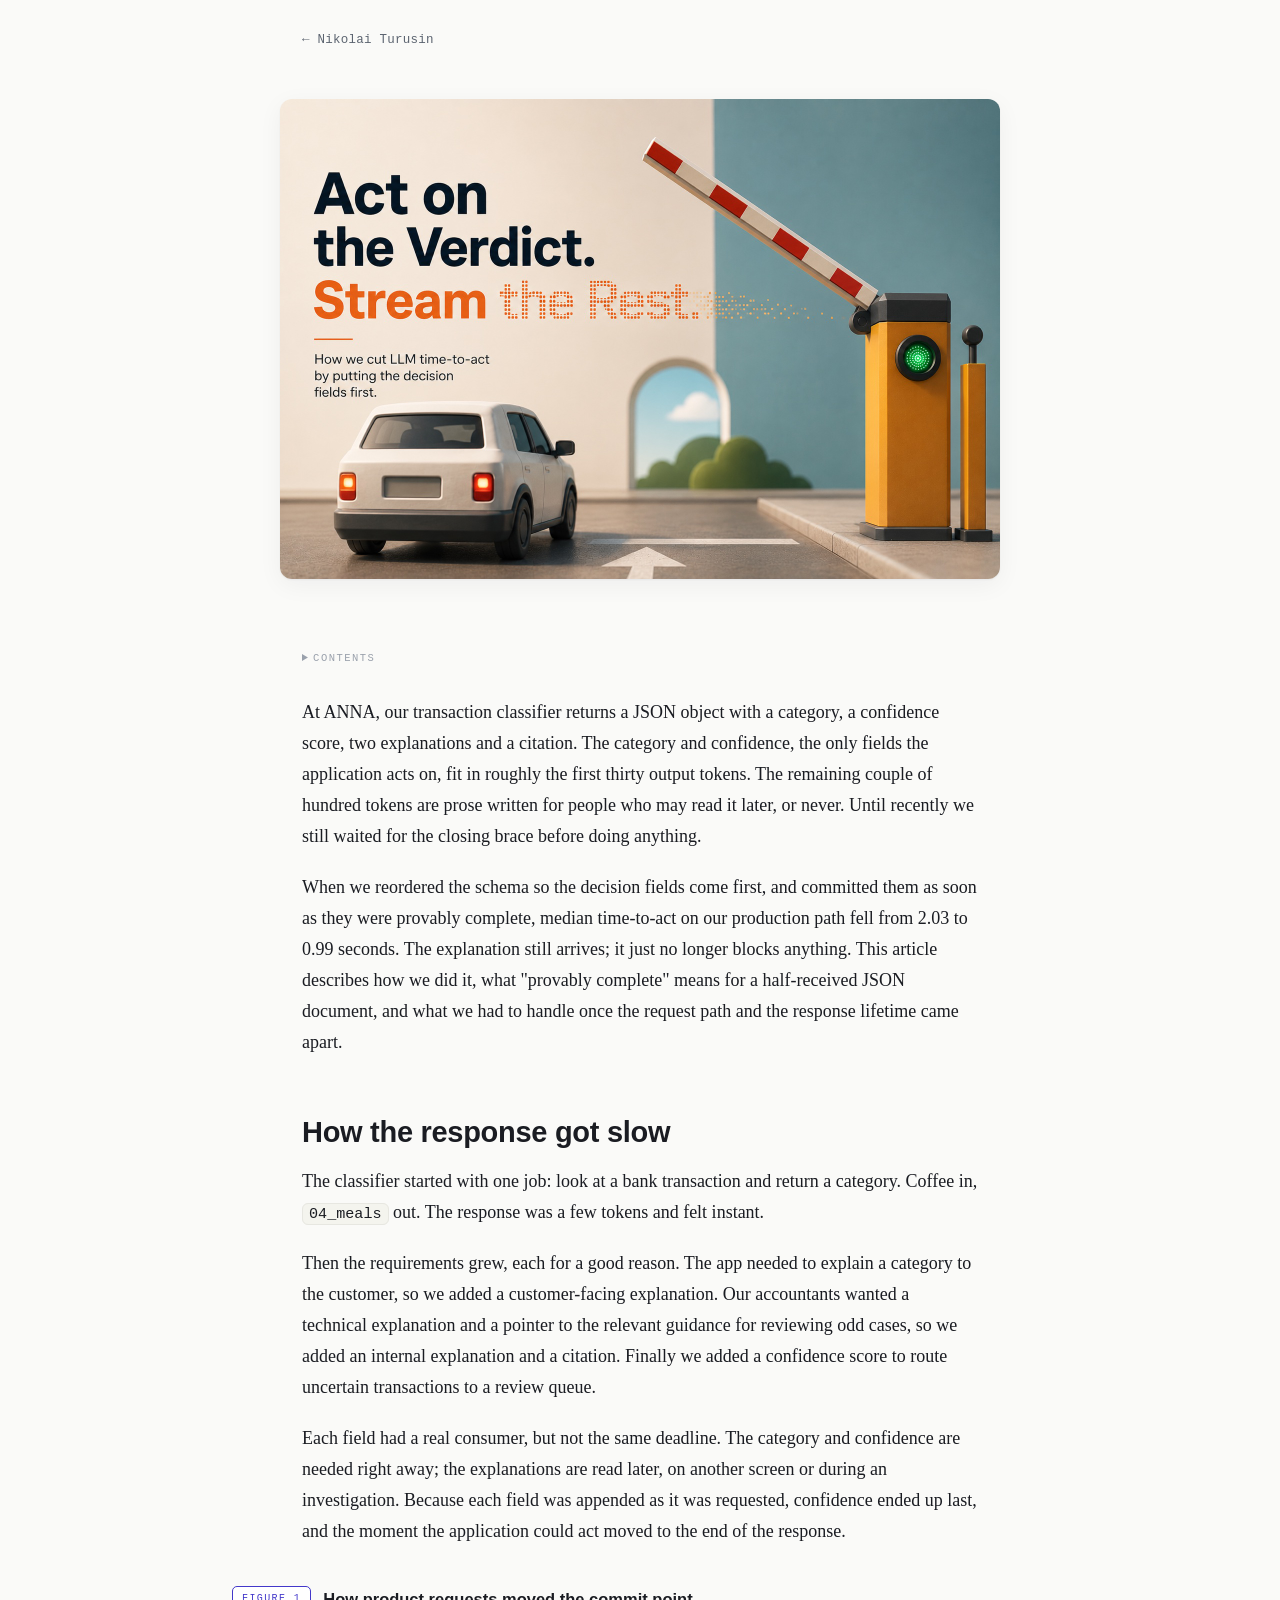
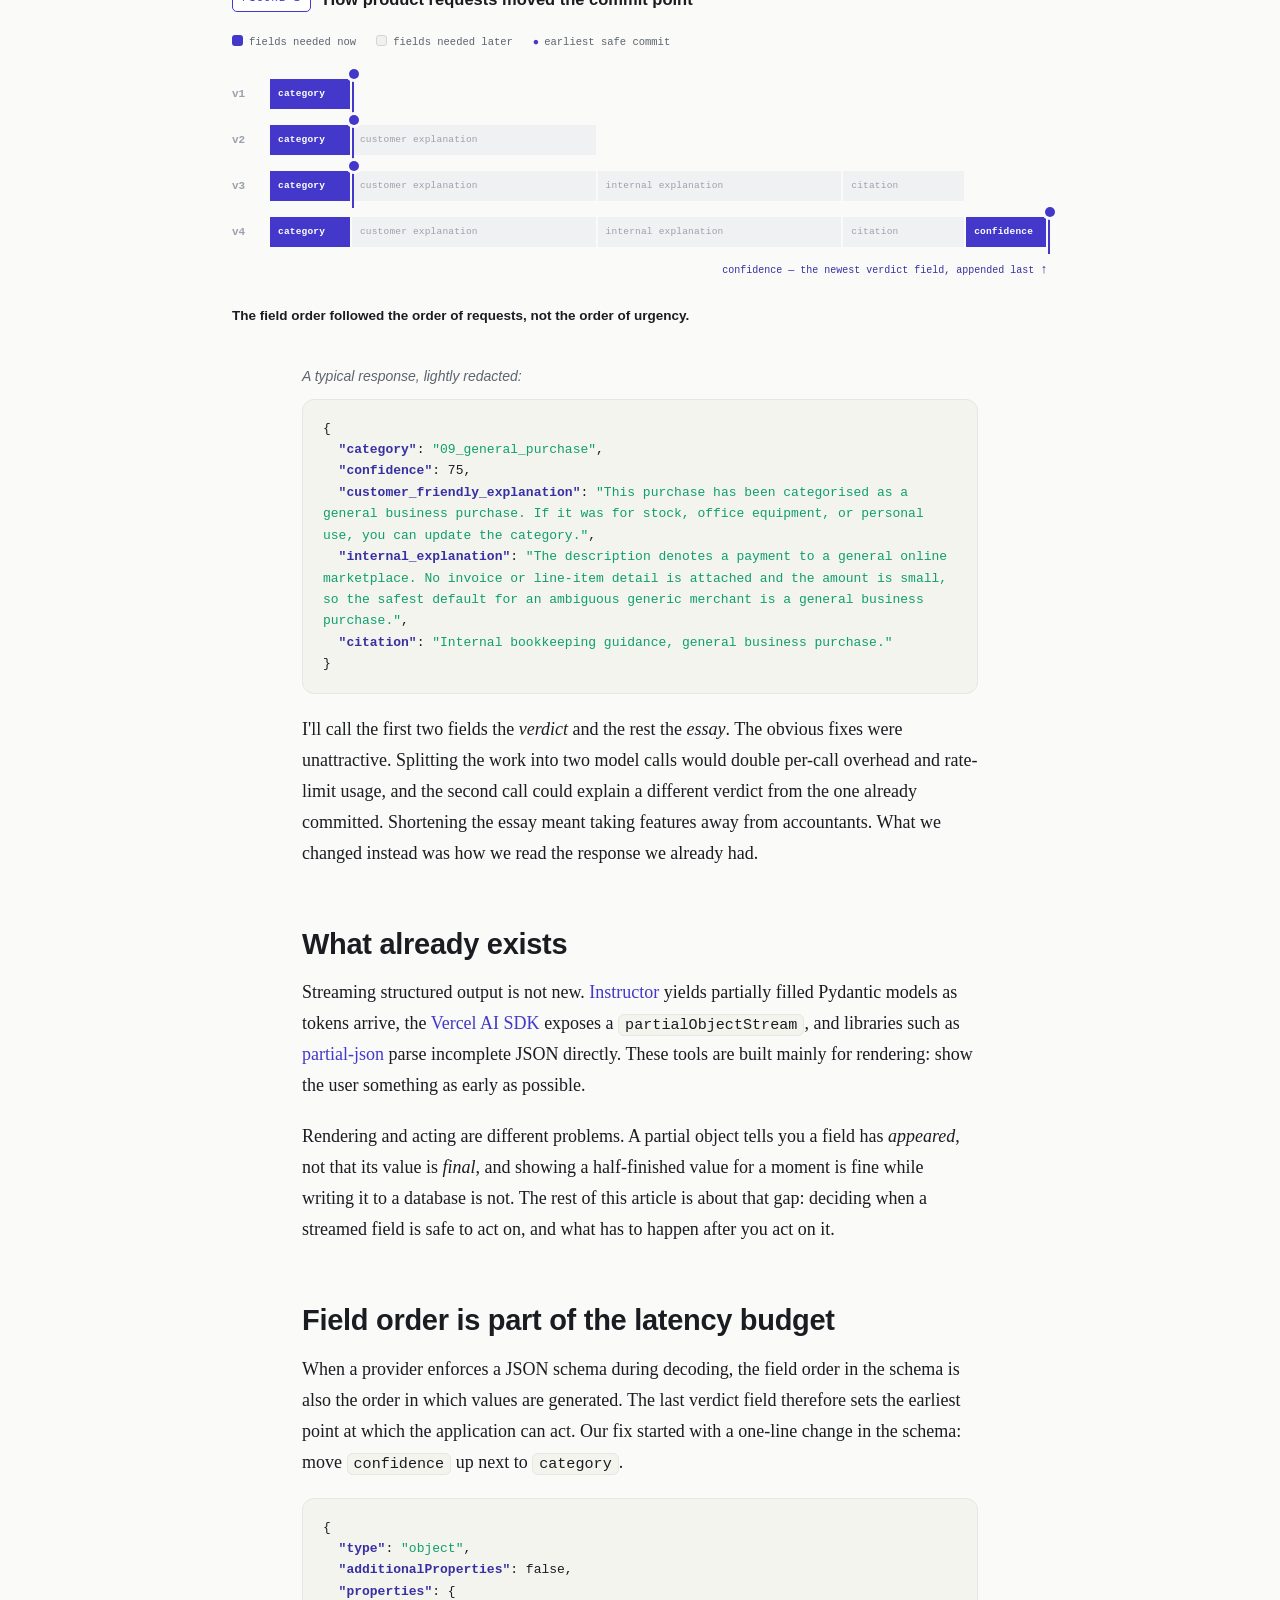
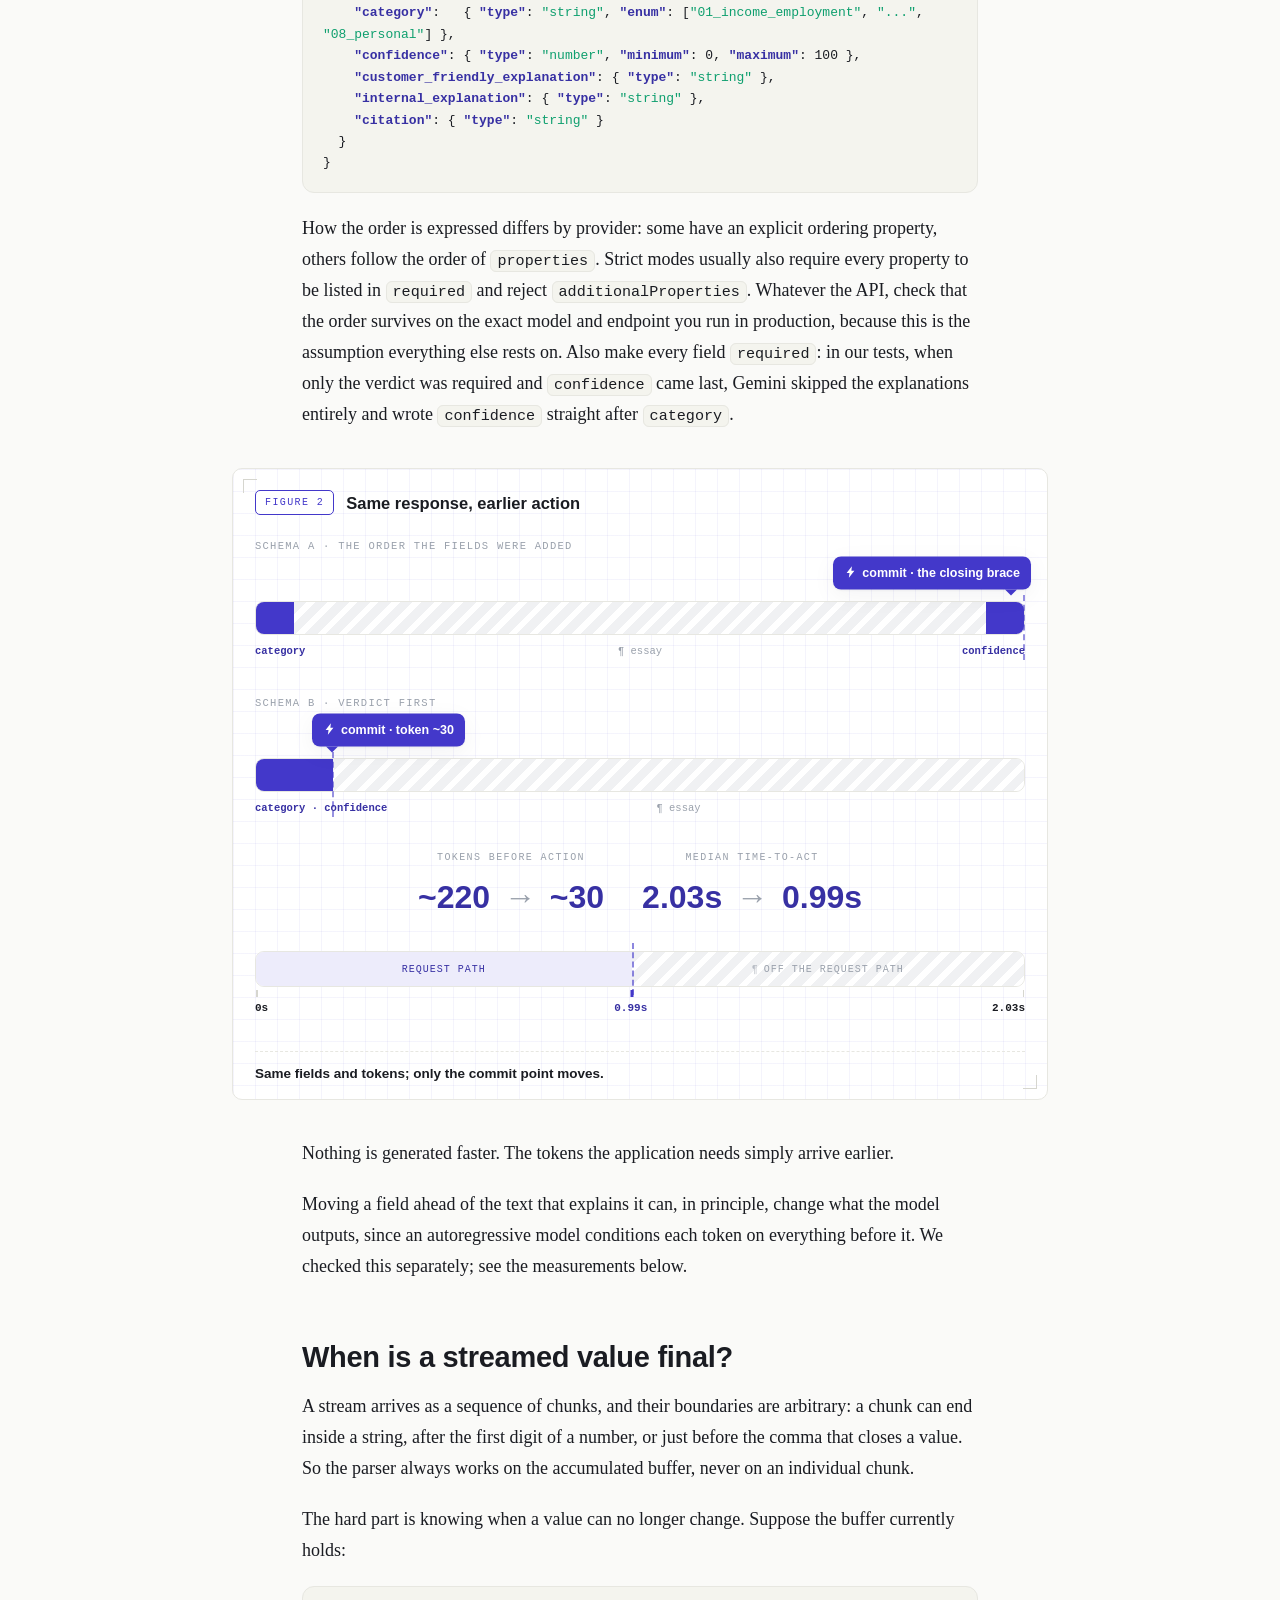
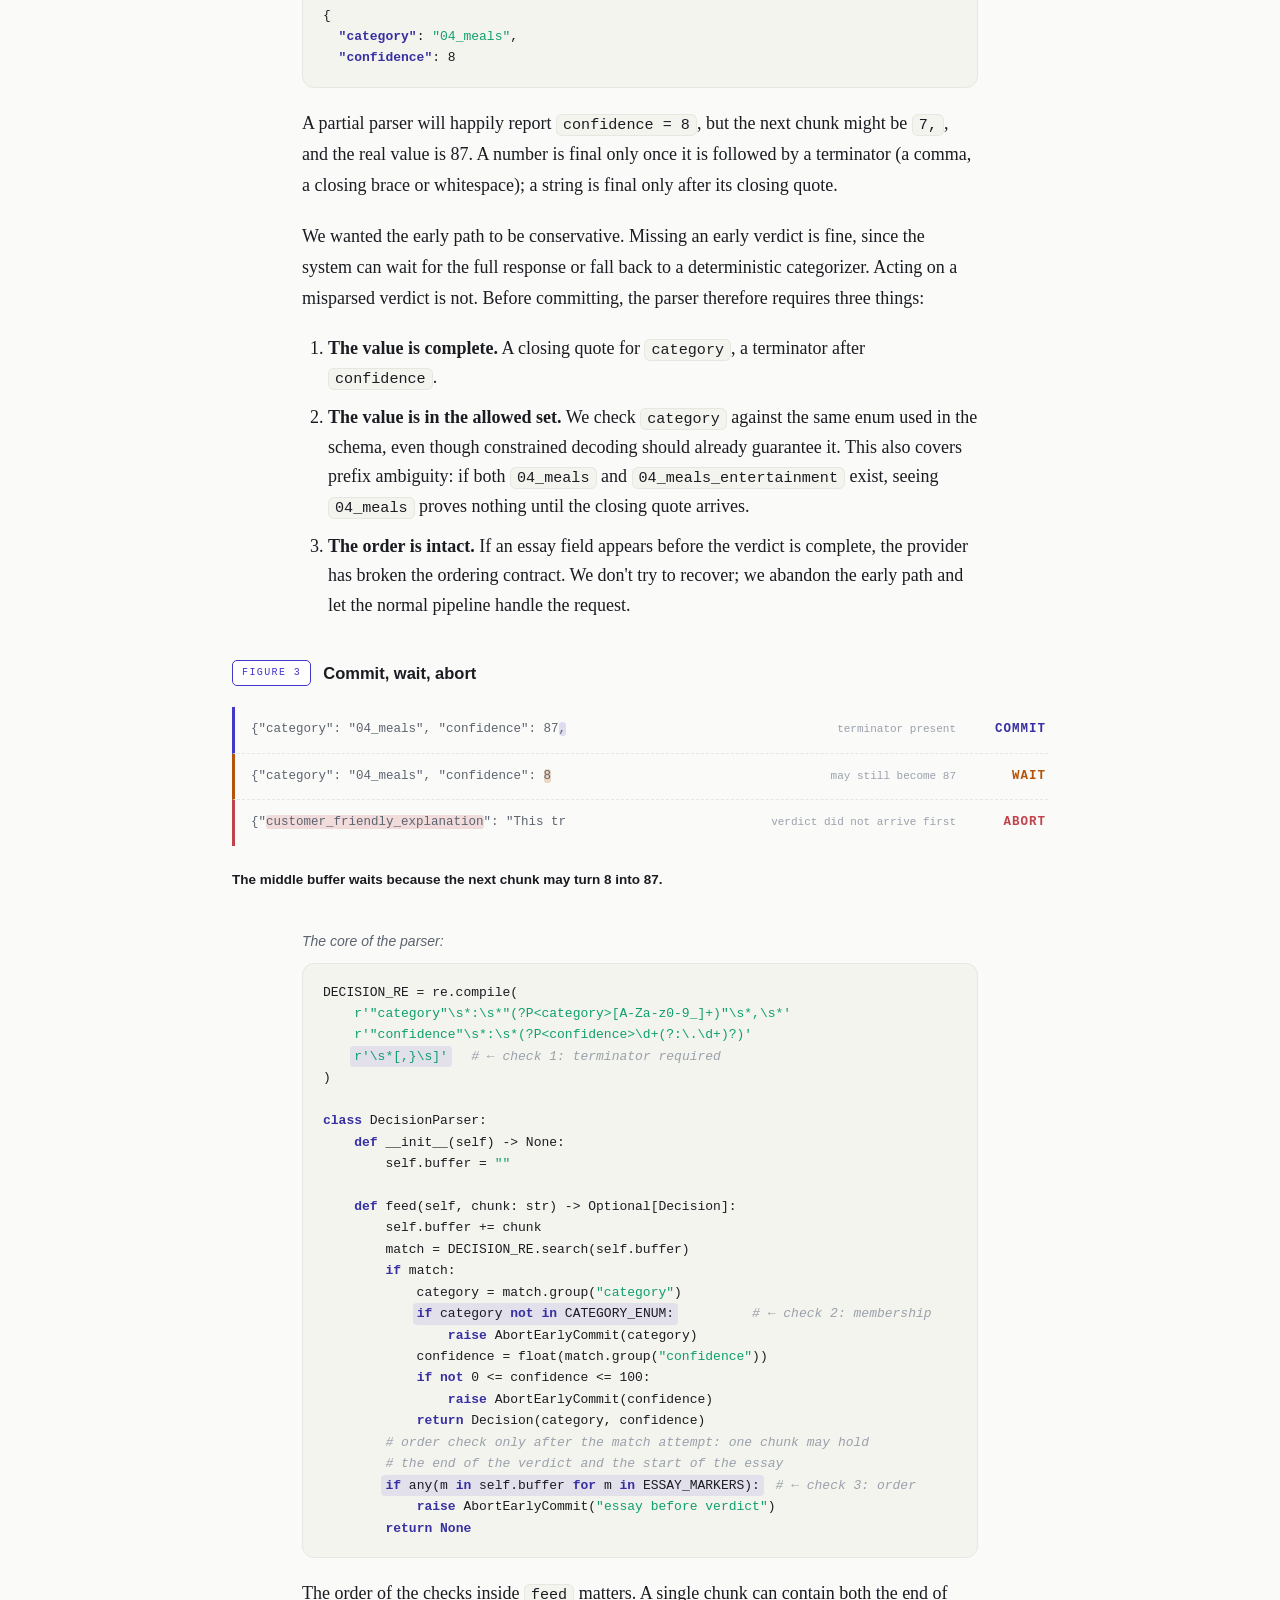
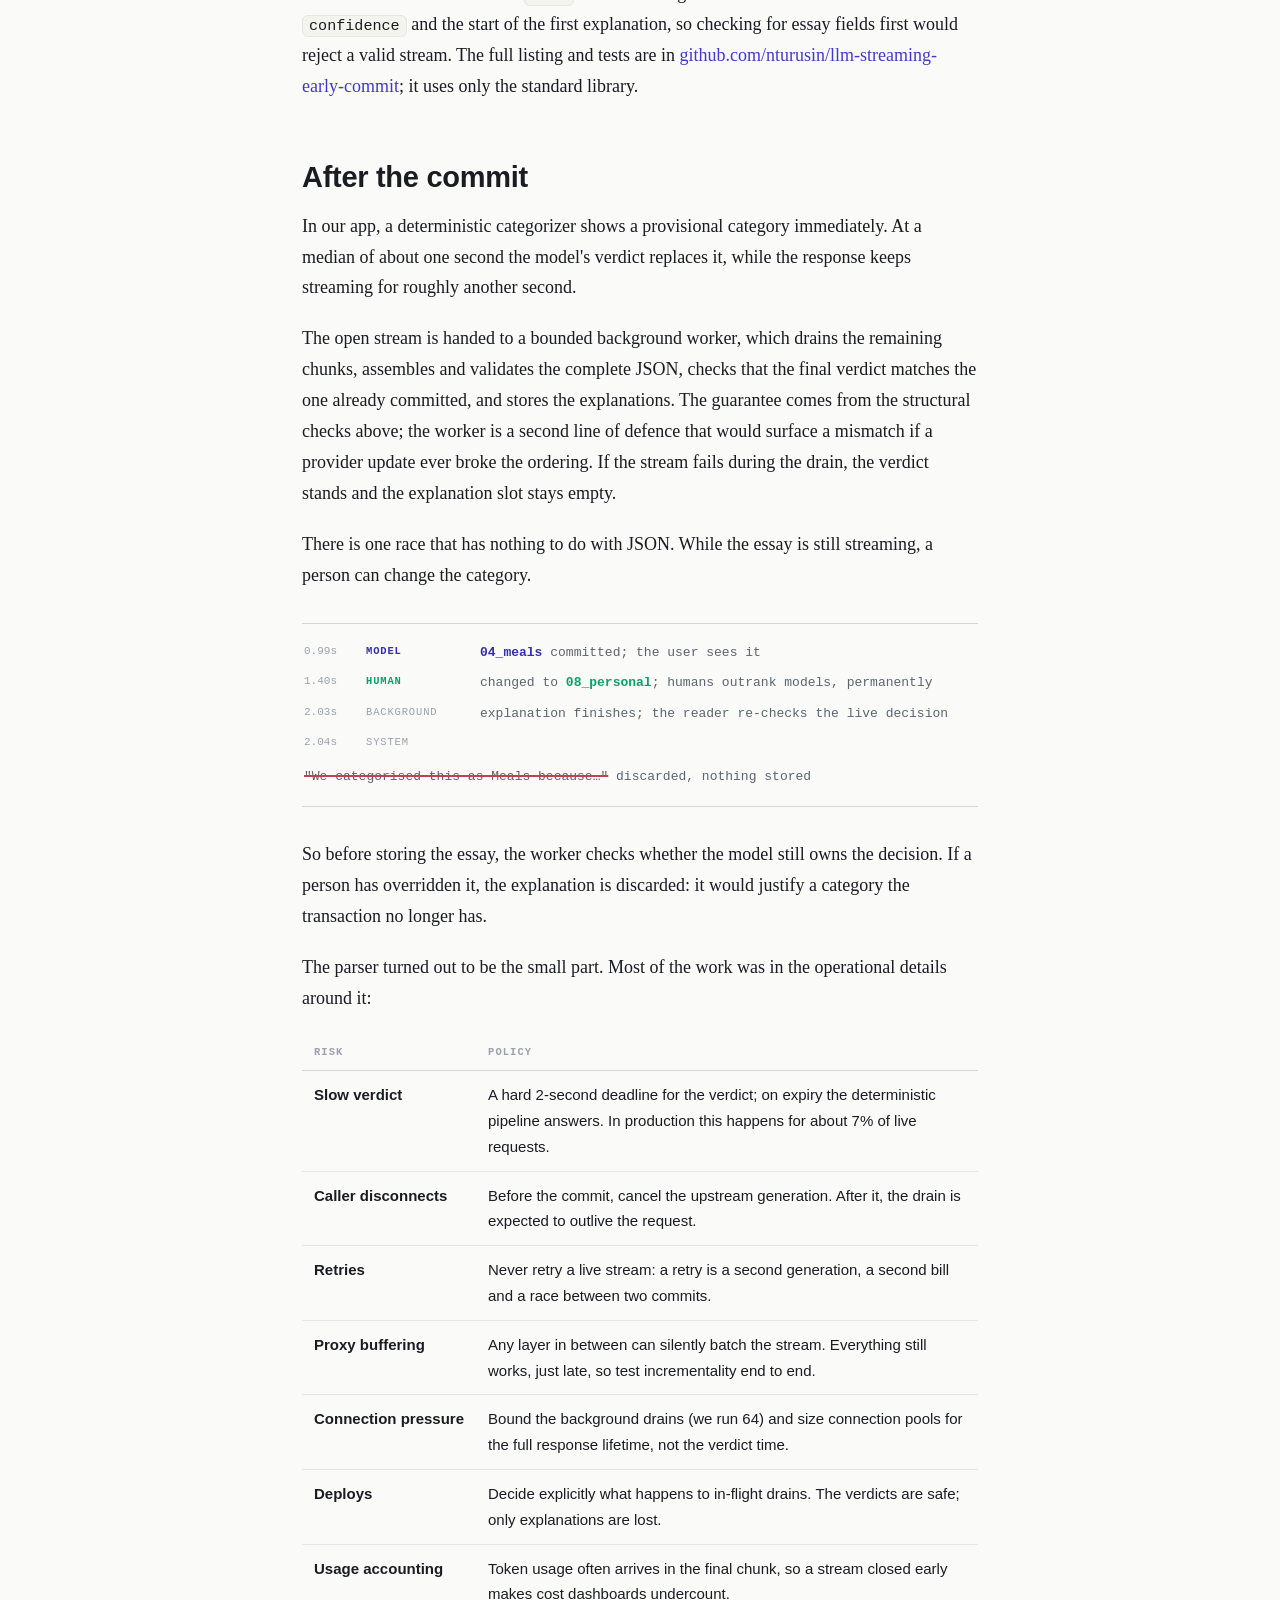
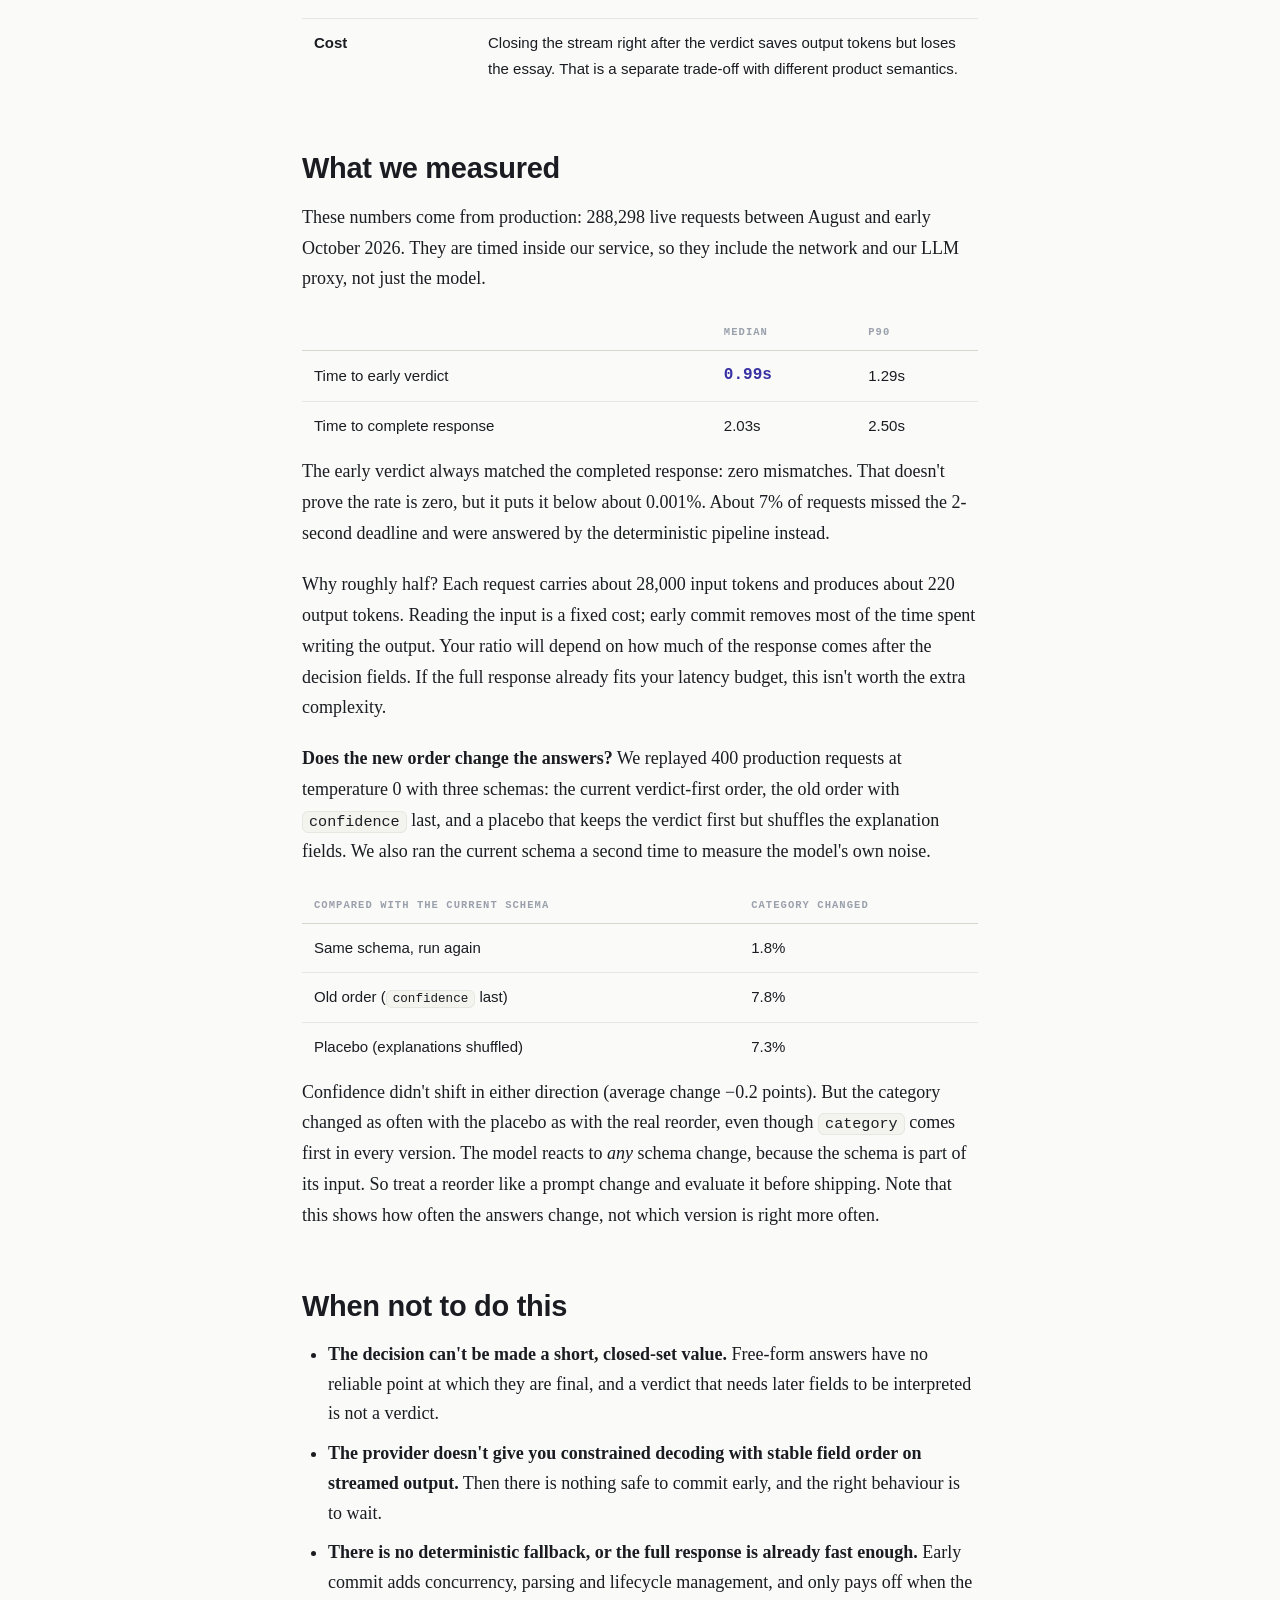
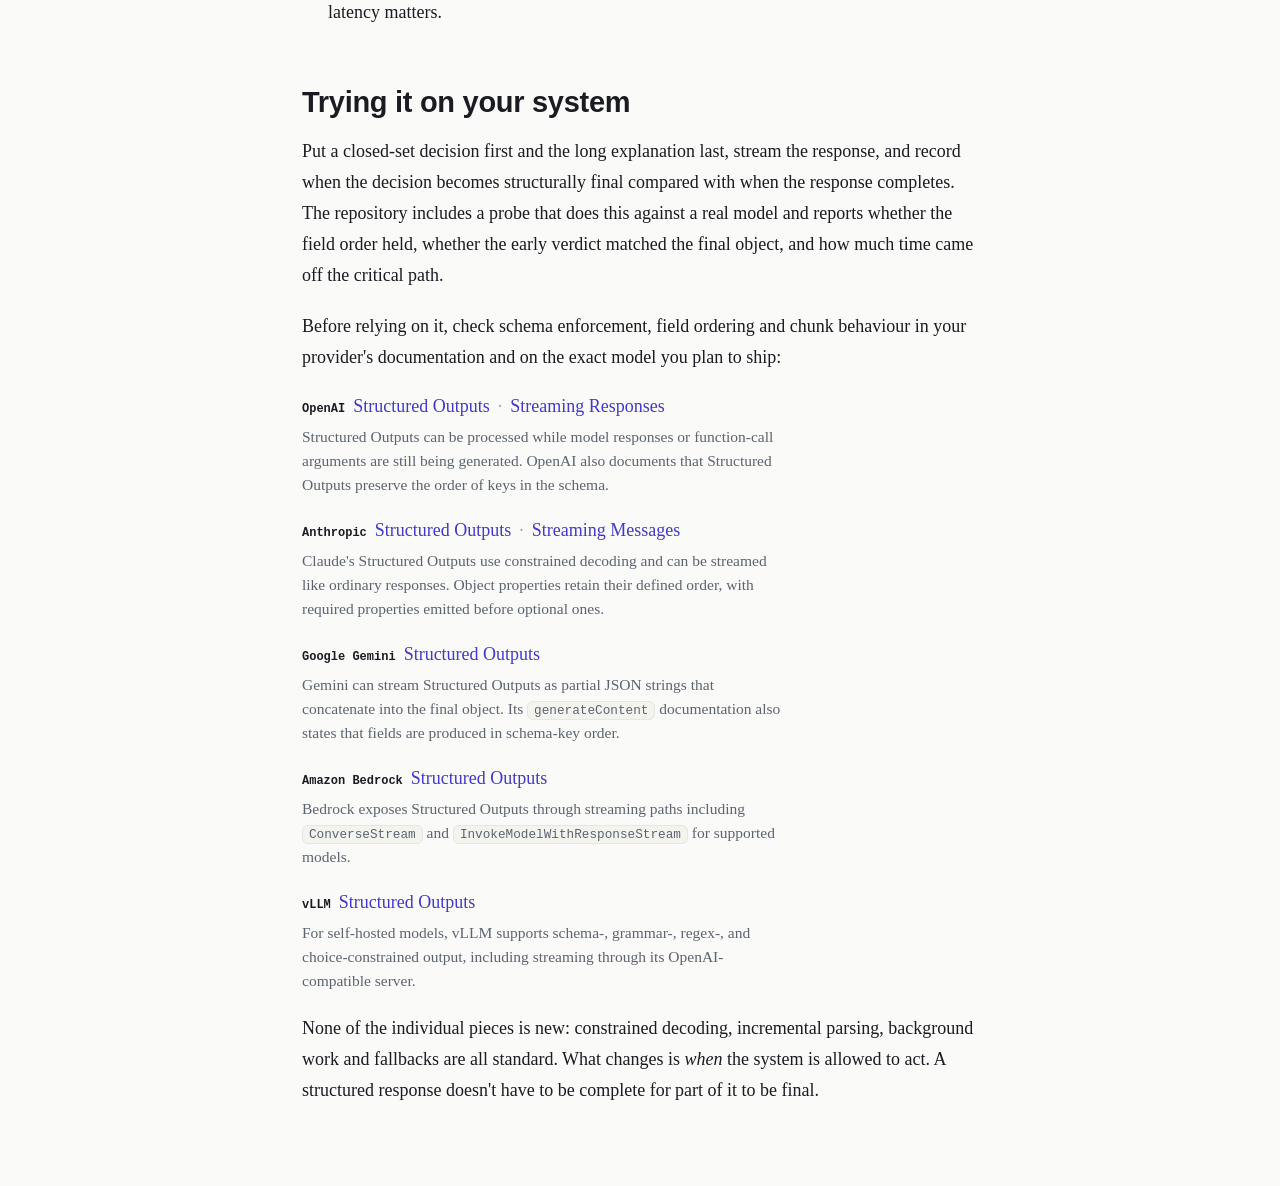
==== commit 6873e977: "Rewrite article with the TDS v2 text Same structure as the submission draft: production latencies, f" ====
--- a/act-on-the-verdict.html
+++ b/act-on-the-verdict.html
@@ -282,66 +282,36 @@
 
 <nav class="toc" aria-label="Contents">
   <div class="tt">Contents</div>
-  <div class="tp">Part I · Diagnose</div>
-  <a href="#two-audiences">A response has two audiences</a>
-  <a class="fg" href="#fig1">fig 1 · How the commit point moved</a>
-  <div class="tp">Part II · Prove</div>
-  <a href="#streaming">A stream is not a sequence of values</a>
-  <a href="#presence">Presence is not finality</a>
-  <a href="#schedule">The schema is also a schedule</a>
-  <a class="fg" href="#fig2">fig 2 · Same response, earlier action</a>
-  <a href="#gates">Three proofs before commit</a>
-  <a class="fg" href="#fig3">fig 3 · Commit, wait, abort</a>
-  <a href="#parser">The parser</a>
-  <div class="tp">Part III · Operate</div>
-  <a href="#background">Drain and verify</a>
-  <a href="#mid-sentence">The world can change mid-sentence</a>
-  <a href="#operational">Production policy</a>
-  <a href="#measured">What we measured</a>
-  <a href="#when-not">Limits</a>
-  <a href="#checklist">The implementation checklist</a>
-  <a href="#try-it">Try it on your stack</a>
+  <a href="#how-the-response-got-slow">How the response got slow</a>
+  <a href="#what-already-exists">What already exists</a>
+  <a href="#field-order-is-part-of-the-latency-budget">Field order is part of the latency budget</a>
+  <a href="#when-is-a-streamed-value-final">When is a streamed value final?</a>
+  <a href="#after-the-commit">After the commit</a>
+  <a href="#what-we-measured">What we measured</a>
+  <a href="#when-not-to-do-this">When not to do this</a>
+  <a href="#trying-it-on-your-system">Trying it on your system</a>
 </nav>
 <article>
 <div class="wrap">
 
   <details class="tocm">
     <summary>Contents</summary>
-    <a href="#two-audiences">Two audiences</a>
-    <a href="#streaming">A stream is not values</a>
-    <a href="#presence">Presence is not finality</a>
-    <a href="#schedule">Schema is a schedule</a>
-    <a href="#gates">Three proofs</a>
-    <a href="#parser">The parser</a>
-    <a href="#background">Drain and verify</a>
-    <a href="#mid-sentence">Mid-sentence changes</a>
-    <a href="#operational">Production policy</a>
-    <a href="#measured">What we measured</a>
-    <a href="#when-not">Limits</a>
-    <a href="#checklist">Checklist</a>
-    <a href="#try-it">Try it</a>
+    <a href="#how-the-response-got-slow">How the response got slow</a>
+    <a href="#what-already-exists">What already exists</a>
+    <a href="#field-order-is-part-of-the-latency-budget">Field order is part of the latency budget</a>
+    <a href="#when-is-a-streamed-value-final">When is a streamed value final?</a>
+    <a href="#after-the-commit">After the commit</a>
+    <a href="#what-we-measured">What we measured</a>
+    <a href="#when-not-to-do-this">When not to do this</a>
+    <a href="#trying-it-on-your-system">Trying it on your system</a>
   </details>
 
-  <p style="margin-top:30px">A structured LLM response can become useful before it becomes complete.</p>
-  <p>In our transaction classifier, the category and confidence score arrived in roughly the first thirty output tokens. That was enough for the application to act. The next couple of hundred tokens were explanations, citations, and internal notes intended for humans.</p>
-  <p>Yet we had been treating the entire JSON object as one atomic result.</p>
-  <p>Once we put the decision fields first and acted as soon as they became structurally final, median time-to-act on our production path fell from 2.03 seconds to 0.99. The explanation continued in the background.</p>
-  <p>That response shape had not been designed in one sitting. It had accumulated one reasonable product request at a time.</p>
-  <p>At first, the classifier had one job: look at a bank transaction and return a category. Coffee in, <code>04_meals</code> out. The response was tiny, the interface felt immediate, and for about a month everybody was happy.</p>
-  <p>Then product did what product does.</p>
-  <p>The app needed to explain the category, because a label that appears from nowhere does not inspire much confidence. We added a customer-friendly explanation for the detail screen a user might open later.</p>
-  <p>Our internal accountants wanted a more technical explanation and a citation to the relevant accounting guidance, so they could review a classification when something looked wrong. Finally, we added confidence to route uncertain transactions into a review queue.</p>
-  <p>Our tidy classifier had become a small essayist.</p>
-  <p>Every field had a legitimate audience. They simply did not have the same deadline. Category determined what the application did now; confidence affected immediate routing. The explanations and citation belonged to screens and investigations that happened later.</p>
-  <p>None of those additions seemed large enough to justify redesigning the request path. Together, however, they made the application wait for every audience at once and pushed the moment of action all the way to the closing brace.</p>
-  <p>The obvious remedies all looked expensive. We could split the work into two model calls, but then the second call might explain a different verdict from the one we had already committed. It would also repay per-call overhead, consume more rate-limit capacity, and complicate failure handling.</p>
-  <p>The eventual fix did not require a second model call or a shorter response. It required a different way of reading the response we already had.</p>
-
-  <div class="part"><div class="pn">Part I · Diagnose</div><div class="pq">Why are we waiting?</div></div>
-
-  <h2 id="two-audiences">A response has two audiences</h2>
-  <p>Most structured LLM responses serve two audiences. The application needs a short decision now. A human may need supporting prose later — an explanation, a citation, an audit note. Call them the <b>verdict</b> and the <b>essay</b>.</p>
-  <p>Requirements expand the essay far faster than the verdict. A classifier starts with a single decision field and accumulates prose around it, while the decision itself barely changes.</p>
+  <p style="margin-top:30px">At ANNA, our transaction classifier returns a JSON object with a category, a confidence score, two explanations and a citation. The category and confidence, the only fields the application acts on, fit in roughly the first thirty output tokens. The remaining couple of hundred tokens are prose written for people who may read it later, or never. Until recently we still waited for the closing brace before doing anything.</p>
+  <p>When we reordered the schema so the decision fields come first, and committed them as soon as they were provably complete, median time-to-act on our production path fell from 2.03 to 0.99 seconds. The explanation still arrives; it just no longer blocks anything. This article describes how we did it, what "provably complete" means for a half-received JSON document, and what we had to handle once the request path and the response lifetime came apart.</p>
+  <h2 id="how-the-response-got-slow">How the response got slow</h2>
+  <p>The classifier started with one job: look at a bank transaction and return a category. Coffee in, <code>04_meals</code> out. The response was a few tokens and felt instant.</p>
+  <p>Then the requirements grew, each for a good reason. The app needed to explain a category to the customer, so we added a customer-facing explanation. Our accountants wanted a technical explanation and a pointer to the relevant guidance for reviewing odd cases, so we added an internal explanation and a citation. Finally we added a confidence score to route uncertain transactions to a review queue.</p>
+  <p>Each field had a real consumer, but not the same deadline. The category and confidence are needed right away; the explanations are read later, on another screen or during an investigation. Because each field was appended as it was requested, confidence ended up last, and the moment the application could act moved to the end of the response.</p>
 </div>
 
 <div class="wide">
@@ -371,40 +341,26 @@
       </div></div>
       <div class="f1annorow"><span class="f1v"></span><div class="f1anno">confidence &mdash; the newest verdict field, appended last&nbsp;<span class="ar">&#8593;</span></div></div>
     </div>
-    <figcaption><b>The schema reflected the order of requests, not the order of urgency.</b> The essay grew gradually; the commit point moved only when <code>confidence</code>, the second field needed immediately, was appended after it.</figcaption>
+    <figcaption><b>The field order followed the order of requests, not the order of urgency.</b></figcaption>
   </figure>
 </div>
 
 <div class="wrap">
-  <p>The response was already arriving one token at a time. We had simply decided that none of those tokens counted until the last one appeared.</p>
-  <p>We had been treating the closing brace as if it marked the moment the model had finished <i>deciding</i>. It did not. It marked the moment the model had finished <i>explaining itself</i>.</p>
-  <p>That distinction is the entire technique.</p>
-  <p class="aside"><b>Scope note.</b> Reordering an autoregressive output may affect the model's final choice, so accuracy must be benchmarked separately. Early reading cannot alter tokens already emitted; in our schema, the later prose explained the verdict rather than deriving it.</p>
-
-  <div class="part"><div class="pn">Part II · Prove</div><div class="pq">When is the verdict final?</div></div>
-
-  <h2 id="streaming">A stream is not a sequence of values</h2>
-  <p>Streaming is usually treated as a UI feature: humans are comfortable reading half a sentence, so tokens appear as they are generated and perceived latency improves. Machines are less accommodating. Half a JSON document is not JSON: there is no closing brace, strings may be unfinished, and a conventional parser is correct to reject every incomplete prefix.</p>
-  <p>A streamed response arrives as a sequence of frames, each carrying a delta: the next fragment of generated text. The boundaries are arbitrary. A frame may end inside a quoted string, after the first digit of a number, or immediately before the comma that proves a value is complete. No business logic should assign meaning to an individual frame; the only meaningful object is the accumulated buffer.</p>
-  <p>Structured output changes what can be inferred from that buffer. When a provider enforces the schema during decoding, the model is no longer free to produce arbitrary text. That is a useful foundation, but it does not, by itself, make an early commit safe. The difficult part is knowing when a field is <i>finished</i>.</p>
-
-  <h2 id="presence">Presence is not finality</h2>
-  <p>A partial-JSON parser may tell you that a field has appeared in the buffer. That does not mean its value is complete.</p>
-  <p class="codenote">Consider:</p>
-  <pre class="code" aria-label="A JSON prefix ending at confidence colon eight">{
-  <span class="k">"category"</span>: <span class="s">"04_meals"</span>,
-  <span class="k">"confidence"</span>: 8</pre>
-  <p class="codenote">The parser can already see confidence, but the next chunk may contain:</p>
-  <pre class="code" aria-label="The next chunk: seven comma">7,</pre>
-  <p>The final value is 87, not 8.</p>
-  <p>A string is complete only after its closing quote. A number is complete only after a valid terminator, such as a comma, closing brace, or whitespace.</p>
-  <p>A partial parse that may disagree with the final JSON is not safe to use. Early commit therefore means finding a prefix whose meaning can no longer change, even though the full response is still arriving.</p>
-
-  <h2 id="schedule">The schema is also a schedule</h2>
-  <p>The first implementation step was almost disappointingly simple: we placed the verdict fields first.</p>
-  <p>Until then, the fields had sat in the order they were added, which put confidence, the newest arrival, at the very end. Nobody had chosen that order. It was the order the requirements arrived in.</p>
-  <p class="codenote">A simplified version of the schema looked like this:</p>
-  <pre class="code" aria-label="JSON schema with verdict fields ordered first, condensed">{
+  <p class="codenote">A typical response, lightly redacted:</p>
+  <pre class="code" aria-label="JSON example" style="white-space:pre-wrap">{
+  <span class="k">"category"</span>: <span class="s">"09_general_purchase"</span>,
+  <span class="k">"confidence"</span>: 75,
+  <span class="k">"customer_friendly_explanation"</span>: <span class="s">"This purchase has been categorised as a general business purchase. If it was for stock, office equipment, or personal use, you can update the category."</span>,
+  <span class="k">"internal_explanation"</span>: <span class="s">"The description denotes a payment to a general online marketplace. No invoice or line-item detail is attached and the amount is small, so the safest default for an ambiguous generic merchant is a general business purchase."</span>,
+  <span class="k">"citation"</span>: <span class="s">"Internal bookkeeping guidance, general business purchase."</span>
+}</pre>
+  <p>I'll call the first two fields the <i>verdict</i> and the rest the <i>essay</i>. The obvious fixes were unattractive. Splitting the work into two model calls would double per-call overhead and rate-limit usage, and the second call could explain a different verdict from the one already committed. Shortening the essay meant taking features away from accountants. What we changed instead was how we read the response we already had.</p>
+  <h2 id="what-already-exists">What already exists</h2>
+  <p>Streaming structured output is not new. <a href="https://python.useinstructor.com/concepts/partial/" target="_blank" rel="noopener">Instructor</a> yields partially filled Pydantic models as tokens arrive, the <a href="https://ai-sdk.dev/v5/cookbook/node/stream-object" target="_blank" rel="noopener">Vercel AI SDK</a> exposes a <code>partialObjectStream</code>, and libraries such as <a href="https://www.npmjs.com/package/partial-json" target="_blank" rel="noopener">partial-json</a> parse incomplete JSON directly. These tools are built mainly for rendering: show the user something as early as possible.</p>
+  <p>Rendering and acting are different problems. A partial object tells you a field has <i>appeared</i>, not that its value is <i>final</i>, and showing a half-finished value for a moment is fine while writing it to a database is not. The rest of this article is about that gap: deciding when a streamed field is safe to act on, and what has to happen after you act on it.</p>
+  <h2 id="field-order-is-part-of-the-latency-budget">Field order is part of the latency budget</h2>
+  <p>When a provider enforces a JSON schema during decoding, the field order in the schema is also the order in which values are generated. The last verdict field therefore sets the earliest point at which the application can act. Our fix started with a one-line change in the schema: move <code>confidence</code> up next to <code>category</code>.</p>
+  <pre class="code" aria-label="JSON example" style="white-space:pre-wrap">{
   <span class="k">"type"</span>: <span class="s">"object"</span>,
   <span class="k">"additionalProperties"</span>: false,
   <span class="k">"properties"</span>: {
@@ -415,13 +371,7 @@
     <span class="k">"citation"</span>: { <span class="k">"type"</span>: <span class="s">"string"</span> }
   }
 }</pre>
-  <p class="aside">The exact way field order is expressed varies by provider: some expose an explicit ordering property, others follow the order of properties in the schema. Strict modes typically also require every property to appear in <code>required</code>, and commonly reject schemas that allow additional properties. Either way, test it against the specific model and API path you use in production.</p>
-  <p>Most engineers first encounter a schema as a validation contract: the completed response must have this shape.</p>
-  <p>During constrained generation, it serves another purpose. It influences what the decoder is allowed to produce next.</p>
-
-  <div class="pull">The schema is not only a contract. It is a <span class="m">schedule</span>.</div>
-
-  <p>The last verdict field defines the earliest possible commit point.</p>
+  <p>How the order is expressed differs by provider: some have an explicit ordering property, others follow the order of <code>properties</code>. Strict modes usually also require every property to be listed in <code>required</code> and reject <code>additionalProperties</code>. Whatever the API, check that the order survives on the exact model and endpoint you run in production, because this is the assumption everything else rests on. Also make every field <code>required</code>: in our tests, when only the verdict was required and <code>confidence</code> came last, Gemini skipped the explanations entirely and wrote <code>confidence</code> straight after <code>category</code>.</p>
 </div>
 
 <div class="wide">
@@ -475,45 +425,26 @@
       <div class="mark hot" style="left:48.8%">0.99s</div>
       <div class="mark mend">2.03s</div>
     </div>
-    <figcaption><b>Same fields, same tokens; only the commit point moved.</b></figcaption>
+    <figcaption><b>Same fields and tokens; only the commit point moves.</b></figcaption>
   </figure>
 </div>
 
 <div class="wrap">
-  <p>Nothing generates faster; the useful tokens simply arrive earlier.</p>
-  <p class="aside"><b>Provider requirement.</b> The API must enforce the schema during generation and preserve field order while streaming. Verify both on the exact model and API path you use. And note: streamed tool-call arguments often expose the same partial-JSON shape.</p>
-
-  <h2 id="gates">Three proofs before commit</h2>
-  <p>We wanted the early path to be conservative.</p>
-  <p>A missing early verdict was acceptable. The system could fall back to waiting for the complete response or use a deterministic default.</p>
-  <p>A wrongly parsed verdict was not acceptable.</p>
-  <p>The parser therefore demands three proofs.</p>
-
-  <h3>Proof 1: The value is complete</h3>
-  <p>For category, the parser waits for the closing quote.</p>
-  <p>For confidence, it waits for a valid JSON terminator.</p>
-  <p class="codenote">The fragment below is not enough:</p>
-  <pre class="code" aria-label="confidence colon eight, no terminator">"confidence": 8</pre>
-  <p class="codenote">This one is:</p>
-  <pre class="code" aria-label="confidence colon eight comma">"confidence": 8,</pre>
-  <p>The comma proves that the number has ended.</p>
-
-  <h3>Proof 2: The value belongs to the closed set</h3>
-  <p>A syntactically valid string is not necessarily a valid category.</p>
-  <p>The parser checks the extracted value against the same enumeration used in the schema.</p>
-  <p>This matters even when constrained decoding is enabled. It gives the application its own explicit invariant rather than delegating all trust to the provider.</p>
-  <p>It also protects against prefix ambiguity.</p>
-  <p class="codenote">Suppose both of these values exist:</p>
-  <pre class="code" aria-label="Two enum values sharing a prefix">04_meals
-04_meals_entertainment</pre>
-  <p>Seeing the characters <code>04_meals</code> is not enough. Seeing a closing quote and confirming membership in the allowed set is.</p>
-
-  <h3>Proof 3: The order is intact</h3>
-  <p>If an explanation field appears before the verdict is complete, the provider or model has violated the ordering contract.</p>
-  <p>We do not try to recover creatively.</p>
-  <p>We abort the early path and return to the deterministic pipeline.</p>
-  <p>A missing prediction is recoverable. A confidently misparsed one is not.</p>
-
+  <p>Nothing is generated faster. The tokens the application needs simply arrive earlier.</p>
+  <p>Moving a field ahead of the text that explains it can, in principle, change what the model outputs, since an autoregressive model conditions each token on everything before it. We checked this separately; see the measurements below.</p>
+  <h2 id="when-is-a-streamed-value-final">When is a streamed value final?</h2>
+  <p>A stream arrives as a sequence of chunks, and their boundaries are arbitrary: a chunk can end inside a string, after the first digit of a number, or just before the comma that closes a value. So the parser always works on the accumulated buffer, never on an individual chunk.</p>
+  <p>The hard part is knowing when a value can no longer change. Suppose the buffer currently holds:</p>
+  <pre class="code" aria-label="JSON example">{
+  <span class="k">"category"</span>: <span class="s">"04_meals"</span>,
+  <span class="k">"confidence"</span>: 8</pre>
+  <p>A partial parser will happily report <code>confidence = 8</code>, but the next chunk might be <code>7,</code>, and the real value is 87. A number is final only once it is followed by a terminator (a comma, a closing brace or whitespace); a string is final only after its closing quote.</p>
+  <p>We wanted the early path to be conservative. Missing an early verdict is fine, since the system can wait for the full response or fall back to a deterministic categorizer. Acting on a misparsed verdict is not. Before committing, the parser therefore requires three things:</p>
+  <ol class="gotchas">
+    <li><b>The value is complete.</b> A closing quote for <code>category</code>, a terminator after <code>confidence</code>.</li>
+    <li><b>The value is in the allowed set.</b> We check <code>category</code> against the same enum used in the schema, even though constrained decoding should already guarantee it. This also covers prefix ambiguity: if both <code>04_meals</code> and <code>04_meals_entertainment</code> exist, seeing <code>04_meals</code> proves nothing until the closing quote arrives.</li>
+    <li><b>The order is intact.</b> If an essay field appears before the verdict is complete, the provider has broken the ordering contract. We don't try to recover; we abandon the early path and let the normal pipeline handle the request.</li>
+  </ol>
 </div>
 
 <div class="wide">
@@ -524,13 +455,12 @@
       <div class="srow w"><span class="buf">{"category": "04_meals", "confidence": <span class="hw">8</span></span><span class="ev">may still become 87</span><span class="out">WAIT</span></div>
       <div class="srow a"><span class="buf">{"<span class="hb">customer_friendly_explanation</span>": "This tr</span><span class="ev">verdict did not arrive first</span><span class="out">ABORT</span></div>
     </div>
-    <figcaption><b>Three buffers, three structural outcomes.</b> The next frame may append <code>7,</code> and the final value becomes <code>87</code>; that is why the middle buffer waits.</figcaption>
+    <figcaption><b>The middle buffer waits because the next chunk may turn 8 into 87.</b></figcaption>
   </figure>
 </div>
 
 <div class="wrap">
-  <h2 id="parser">The parser</h2>
-  <p class="codenote">The decision path, condensed to what matters:</p>
+  <p class="codenote">The core of the parser:</p>
   <pre class="code" aria-label="Python decision parser, condensed">DECISION_RE = re.compile(
     <span class="s">r'"category"\s*:\s*"(?P&lt;category&gt;[A-Za-z0-9_]+)"\s*,\s*'</span>
     <span class="s">r'"confidence"\s*:\s*(?P&lt;confidence&gt;\d+(?:\.\d+)?)'</span>
@@ -557,136 +487,62 @@
         <span class="em"><span class="k">if</span> any(m <span class="k">in</span> self.buffer <span class="k">for</span> m <span class="k">in</span> ESSAY_MARKERS):</span>  <span class="c"># ← check 3: order</span>
             <span class="k">raise</span> AbortEarlyCommit(<span class="s">"essay before verdict"</span>)
         <span class="k">return</span> <span class="k">None</span></pre>
-  <p class="aside">The full listing, with the imports, the enum set, and the frozen dataclass, runs to about sixty lines and ships alongside the published article. The three highlighted checks are the whole idea.</p>
-  <p>The order inside <code>feed</code> matters.</p>
-  <p>A single frame may contain the end of confidence and the beginning of the first explanation. If we checked for essay fields first, we could reject a perfectly valid stream.</p>
-  <p>The parser therefore tries to prove that the verdict is complete before checking whether anything arrived out of order.</p>
-  <p>It also parses the accumulated buffer, never the latest chunk. Chunk boundaries are transport details, not syntax.</p>
-</div>
-
-
-<div class="wrap">
-  <p>At this point, the decision is locally final even though the response is globally incomplete.</p>
-
-  <div class="part"><div class="pn">Part III · Operate</div><div class="pq">What happens after we act?</div></div>
-
-  <p>At 0.99 seconds (median), the verdict replaced the deterministic provisional category already on screen. The response ran on to 2.03 seconds, but that remaining work no longer blocked the user. This is why we measure time-to-act, not merely time-to-complete.</p>
-
-  <h2 id="background">Drain and verify</h2>
-  <p>Committing early does not require abandoning the response.</p>
-  <p>After the verdict lands, the open stream is handed to a bounded background reader. That reader:</p>
-  <ol class="plain">
-    <li>drains the remaining frames;</li>
-    <li>assembles the complete JSON;</li>
-    <li>validates it against the schema;</li>
-    <li>confirms that the final verdict matches the early verdict;</li>
-    <li>stores the explanations and citation.</li>
-  </ol>
-  <p>The background reader does not create the guarantee; Part II's structural proofs do. Its job is to verify that the completed object preserves the verdict already committed.</p>
-  <p>The completed object still gives us a second line of defence. If a provider update ever violates the invariant, the background reader is where the mismatch becomes visible.</p>
-
-  <h2 id="mid-sentence">The world can change mid-sentence</h2>
-  <p>There is another race that does not occur inside the JSON stream. The application keeps changing while the stream is open: a human may replace the model's verdict before the explanation finishes.</p>
-</div>
-
-<div class="wrap">
+  <p>The order of the checks inside <code>feed</code> matters. A single chunk can contain both the end of <code>confidence</code> and the start of the first explanation, so checking for essay fields first would reject a valid stream. The full listing and tests are in <a href="https://github.com/nturusin/llm-streaming-early-commit" target="_blank" rel="noopener">github.com/nturusin/llm-streaming-early-commit</a>; it uses only the standard library.</p>
+  <h2 id="after-the-commit">After the commit</h2>
+  <p>In our app, a deterministic categorizer shows a provisional category immediately. At a median of about one second the model's verdict replaces it, while the response keeps streaming for roughly another second.</p>
+  <p>The open stream is handed to a bounded background worker, which drains the remaining chunks, assembles and validates the complete JSON, checks that the final verdict matches the one already committed, and stores the explanations. The guarantee comes from the structural checks above; the worker is a second line of defence that would surface a mismatch if a provider update ever broke the ordering. If the stream fails during the drain, the verdict stands and the explanation slot stays empty.</p>
+  <p>There is one race that has nothing to do with JSON. While the essay is still streaming, a person can change the category.</p>
   <div class="orace" role="img" aria-label="Four timestamped events: at 0.99 seconds the model commits meals. At 1.40 a human changes it to personal. At 2.03 the explanation finishes. At 2.04 the stale explanation is discarded.">
     <div class="r mod"><span class="t">0.99s</span><span class="w">model</span><span><b style="color:var(--verdict-ink)">04_meals</b> committed; the user sees it</span></div>
     <div class="r hum"><span class="t">1.40s</span><span class="w">human</span><span>changed to <b style="color:var(--good)">08_personal</b>; humans outrank models, permanently</span></div>
     <div class="r"><span class="t">2.03s</span><span class="w">background</span><span>explanation finishes; the reader re-checks the live decision</span></div>
     <div class="r"><span class="t">2.04s</span><span class="w">system</span><span><span class="strike">"We categorised this as Meals because…"</span> discarded, nothing stored</span></div>
   </div>
-</div>
-
-<div class="wrap">
-  <p>Before storing the essay, the background reader re-checks ownership of the live decision. If a human has overruled the model, the explanation is discarded.</p>
-  <p><b>Never attach model prose to a decision the model no longer owns.</b></p>
-  <p>If the stream fails during the background drain, the verdict remains valid. The explanation slot stays empty. The user does not lose the category they already received.</p>
-
-  <h2 id="operational">Production policy</h2>
-  <p>The parser may be small, but it sits inside a less glamorous collection of deadlines, cancellation rules, connection limits, and fallbacks.</p>
-  <p>Those details determine whether the optimization survives production.</p>
-
+  <p>So before storing the essay, the worker checks whether the model still owns the decision. If a person has overridden it, the explanation is discarded: it would justify a category the transaction no longer has.</p>
+  <p>The parser turned out to be the small part. Most of the work was in the operational details around it:</p>
   <table class="numbers opnotes">
-    <caption class="srlonly">Production notes: risks and the policies that answer them</caption>
     <thead><tr><th>Risk</th><th>Policy</th></tr></thead>
     <tbody>
-      <tr><td>Slow verdict</td><td>Hard 2-second deadline to the verdict; on expiry the deterministic pipeline answers. In production this happens for about 7% of live requests.</td></tr>
-      <tr><td>Caller disconnects</td><td>Cancel the upstream generation before the commit. After it, the drain is expected to outlive the request.</td></tr>
-      <tr><td>Retry temptation</td><td>Never retry a live stream: a retry is a second generation, a second bill, and a race between two commits.</td></tr>
-      <tr><td>Proxy buffering</td><td>Any middle layer can quietly batch the stream and everything still "works", just late. Test incrementality end to end.</td></tr>
-      <tr><td>Connection pressure</td><td>Bound the background drains (we ran 64) and size connection pools for full-response lifetime, not verdict time.</td></tr>
-      <tr><td>Deploys</td><td>Cancelling in-flight drains is a product decision, not a side effect: the verdict stays, only essays are lost.</td></tr>
-      <tr><td>Missing usage data</td><td>Token accounting often rides the final frame; close a stream early and the cost dashboard undercounts politely.</td></tr>
-      <tr><td>Cost pressure</td><td>Closing the stream immediately after the verdict saves output tokens, but forfeits the essay: a separate optimization with different product semantics.</td></tr>
+      <tr><td>Slow verdict</td><td>A hard 2-second deadline for the verdict; on expiry the deterministic pipeline answers. In production this happens for about 7% of live requests.</td></tr>
+      <tr><td>Caller disconnects</td><td>Before the commit, cancel the upstream generation. After it, the drain is expected to outlive the request.</td></tr>
+      <tr><td>Retries</td><td>Never retry a live stream: a retry is a second generation, a second bill and a race between two commits.</td></tr>
+      <tr><td>Proxy buffering</td><td>Any layer in between can silently batch the stream. Everything still works, just late, so test incrementality end to end.</td></tr>
+      <tr><td>Connection pressure</td><td>Bound the background drains (we run 64) and size connection pools for the full response lifetime, not the verdict time.</td></tr>
+      <tr><td>Deploys</td><td>Decide explicitly what happens to in-flight drains. The verdicts are safe; only explanations are lost.</td></tr>
+      <tr><td>Usage accounting</td><td>Token usage often arrives in the final chunk, so a stream closed early makes cost dashboards undercount.</td></tr>
+      <tr><td>Cost</td><td>Closing the stream right after the verdict saves output tokens but loses the essay. That is a separate trade-off with different product semantics.</td></tr>
     </tbody>
   </table>
-
-  <h2 id="measured">What we measured</h2>
-  <p>We measured on the production path, not in a test harness: Gemini 3.5 Flash on Vertex AI behind our internal LLM proxy, with the real prompt (about 28,000 input tokens) and the real schema (a median of about 220 output tokens). The numbers cover 288,298 live requests between August and early October 2026 that received an early verdict, timed inside our service from receiving the request, so they include the proxy and network as well as the model.</p>
-
+  <h2 id="what-we-measured">What we measured</h2>
+  <p>These numbers come from production: 288,298 live requests between August and early October 2026. They are timed inside our service, so they include the network and our LLM proxy, not just the model.</p>
   <table class="numbers">
-    <caption class="srlonly">Production latencies over 288,298 live requests</caption>
-    <thead><tr><th>Metric</th><th>median</th><th>p90</th><th>p99</th></tr></thead>
+    <thead><tr><th></th><th>Median</th><th>p90</th></tr></thead>
     <tbody>
-      <tr><td>Time to <b>early verdict</b><div class="mbar" aria-hidden="true"><i style="width:49%"></i></div></td><td class="big">0.99s</td><td>1.29s</td><td>1.89s</td></tr>
-      <tr><td>Time to <b>complete response</b><div class="mbar e" aria-hidden="true"><i style="width:100%"></i></div></td><td class="big">2.03s</td><td>2.50s</td><td>3.68s</td></tr>
-      <tr class="sanity"><td>Early parse disagreed with final JSON</td><td>0</td><td>—</td><td>—</td></tr>
-      <tr class="sanity"><td>Out-of-order aborts</td><td>0</td><td>—</td><td>—</td></tr>
+      <tr><td>Time to early verdict</td><td class="big">0.99s</td><td>1.29s</td></tr>
+      <tr><td>Time to complete response</td><td>2.03s</td><td>2.50s</td></tr>
     </tbody>
   </table>
-  <p class="tblnote">The real guarantee is the structure (quote, terminator, membership), not the tally.</p>
-
-  <p>About 7% of all live requests (22,926 of 328,675) missed the 2-second verdict deadline and were answered by the deterministic pipeline instead. Zero disagreements in 288,298 requests does not prove the rate is zero; by the rule of three, the 95% upper bound is about 0.001%.</p>
-
-  <p>The median time-to-act fell by approximately half. That ratio will not transfer directly to another application.</p>
-  <p>A fixed time-to-first-token cost sits in front of the output. The larger the essay relative to the verdict, the more latency can be removed from the critical path.</p>
-  <p>If the complete response already fits comfortably inside the application's latency budget, there may be nothing worth optimizing.</p>
-  <p>Measure the real payload. Published model latency says little about the position of the fields your own system needs.</p>
-
-
-  <h2 id="when-not">Limits</h2>
-  <p>Early commit works when the critical fields can be made structurally final. Three situations disqualify it:</p>
+  <p>The early verdict always matched the completed response: zero mismatches. That doesn't prove the rate is zero, but it puts it below about 0.001%. About 7% of requests missed the 2-second deadline and were answered by the deterministic pipeline instead.</p>
+  <p>Why roughly half? Each request carries about 28,000 input tokens and produces about 220 output tokens. Reading the input is a fixed cost; early commit removes most of the time spent writing the output. Your ratio will depend on how much of the response comes after the decision fields. If the full response already fits your latency budget, this isn't worth the extra complexity.</p>
+  <p><b>Does the new order change the answers?</b> We replayed 400 production requests at temperature 0 with three schemas: the current verdict-first order, the old order with <code>confidence</code> last, and a placebo that keeps the verdict first but shuffles the explanation fields. We also ran the current schema a second time to measure the model's own noise.</p>
+  <table class="numbers">
+    <thead><tr><th>Compared with the current schema</th><th>Category changed</th></tr></thead>
+    <tbody>
+      <tr><td>Same schema, run again</td><td>1.8%</td></tr>
+      <tr><td>Old order (<code>confidence</code> last)</td><td>7.8%</td></tr>
+      <tr><td>Placebo (explanations shuffled)</td><td>7.3%</td></tr>
+    </tbody>
+  </table>
+  <p>Confidence didn't shift in either direction (average change −0.2 points). But the category changed as often with the placebo as with the real reorder, even though <code>category</code> comes first in every version. The model reacts to <i>any</i> schema change, because the schema is part of its input. So treat a reorder like a prompt change and evaluate it before shipping. Note that this shows how often the answers change, not which version is right more often.</p>
+  <h2 id="when-not-to-do-this">When not to do this</h2>
   <ul class="gotchas">
-    <li><b>The verdict cannot be made self-contained and structurally final.</b> Free-form decisions have no safe early boundary, and a verdict that needs later fields to interpret it is not a verdict.</li>
-    <li><b>The provider cannot give you constrained, ordered streaming.</b> Then there is nothing to commit early on, and the safe failure mode is waiting for the complete response.</li>
-    <li><b>There is no deterministic fallback, or the full response already meets the latency target.</b> Early commit assumes the model is optional, and the extra concurrency, parsing, and lifecycle management are not free.</li>
+    <li><b>The decision can't be made a short, closed-set value.</b> Free-form answers have no reliable point at which they are final, and a verdict that needs later fields to be interpreted is not a verdict.</li>
+    <li><b>The provider doesn't give you constrained decoding with stable field order on streamed output.</b> Then there is nothing safe to commit early, and the right behaviour is to wait.</li>
+    <li><b>There is no deterministic fallback, or the full response is already fast enough.</b> Early commit adds concurrency, parsing and lifecycle management, and only pays off when the latency matters.</li>
   </ul>
-
-  <h2 id="checklist">The implementation checklist</h2>
-  <div class="phases">
-    <div class="phase"><div class="pt">Design</div><ul>
-      <li>Separate fields into a verdict and an essay.</li>
-      <li>Put the verdict first in the schema.</li>
-      <li>Verify empirically that the provider preserves the order.</li>
-      <li>Constrain the committed value to a closed set whenever possible.</li>
-    </ul></div>
-    <div class="phase"><div class="pt">Parse</div><ul>
-      <li>Parse the accumulated buffer, never individual frames.</li>
-      <li>Require a closing quote or valid JSON terminator.</li>
-      <li>Re-check enum membership inside the application.</li>
-      <li>Abort if later fields arrive before the verdict is complete.</li>
-    </ul></div>
-    <div class="phase"><div class="pt">Validate</div><ul>
-      <li>Compare the early verdict with the final object.</li>
-      <li>Re-check live application state before storing explanations.</li>
-    </ul></div>
-    <div class="phase"><div class="pt">Operate</div><ul>
-      <li>Drain the remainder in a bounded background worker.</li>
-      <li>Set a hard verdict deadline and fall back deterministically.</li>
-      <li>Avoid retries after streaming begins.</li>
-      <li>Test incrementality through the full network stack.</li>
-    </ul></div>
-  </div>
-
-  <p>A structured LLM response does not have to become globally complete before part of it becomes locally final.</p>
-  <p>Once the decision is irreversible, the system can move.</p>
-
-  <p>The essay can finish its sentence.</p>
-
-  <h2 id="try-it">Try it on your stack</h2>
-  <p>Put a closed-set decision first and a long explanation last. Stream the response, record when the decision becomes structurally final, and compare that with the full-response time.</p>
-  <p>Official documentation:</p>
+  <h2 id="trying-it-on-your-system">Trying it on your system</h2>
+  <p>Put a closed-set decision first and the long explanation last, stream the response, and record when the decision becomes structurally final compared with when the response completes. The repository includes a probe that does this against a real model and reports whether the field order held, whether the early verdict matched the final object, and how much time came off the critical path.</p>
+  <p>Before relying on it, check schema enforcement, field ordering and chunk behaviour in your provider's documentation and on the exact model you plan to ship:</p>
   <ul class="reflist">
     <li>
       <div class="rh"><span class="pv">OpenAI</span><a href="https://developers.openai.com/api/docs/guides/structured-outputs" target="_blank" rel="noopener">Structured Outputs</a><span class="sep">·</span><a href="https://developers.openai.com/api/docs/guides/streaming-responses" target="_blank" rel="noopener">Streaming Responses</a></div>
@@ -709,7 +565,7 @@
       <div class="rd">For self-hosted models, vLLM supports schema-, grammar-, regex-, and choice-constrained output, including streaming through its OpenAI-compatible server.</div>
     </li>
   </ul>
-  <p>Verify schema enforcement, field ordering, and chunk behavior on the exact model and API path you plan to ship.</p>
+  <p>None of the individual pieces is new: constrained decoding, incremental parsing, background work and fallbacks are all standard. What changes is <i>when</i> the system is allowed to act. A structured response doesn't have to be complete for part of it to be final.</p>
 </div>
 </article>
 
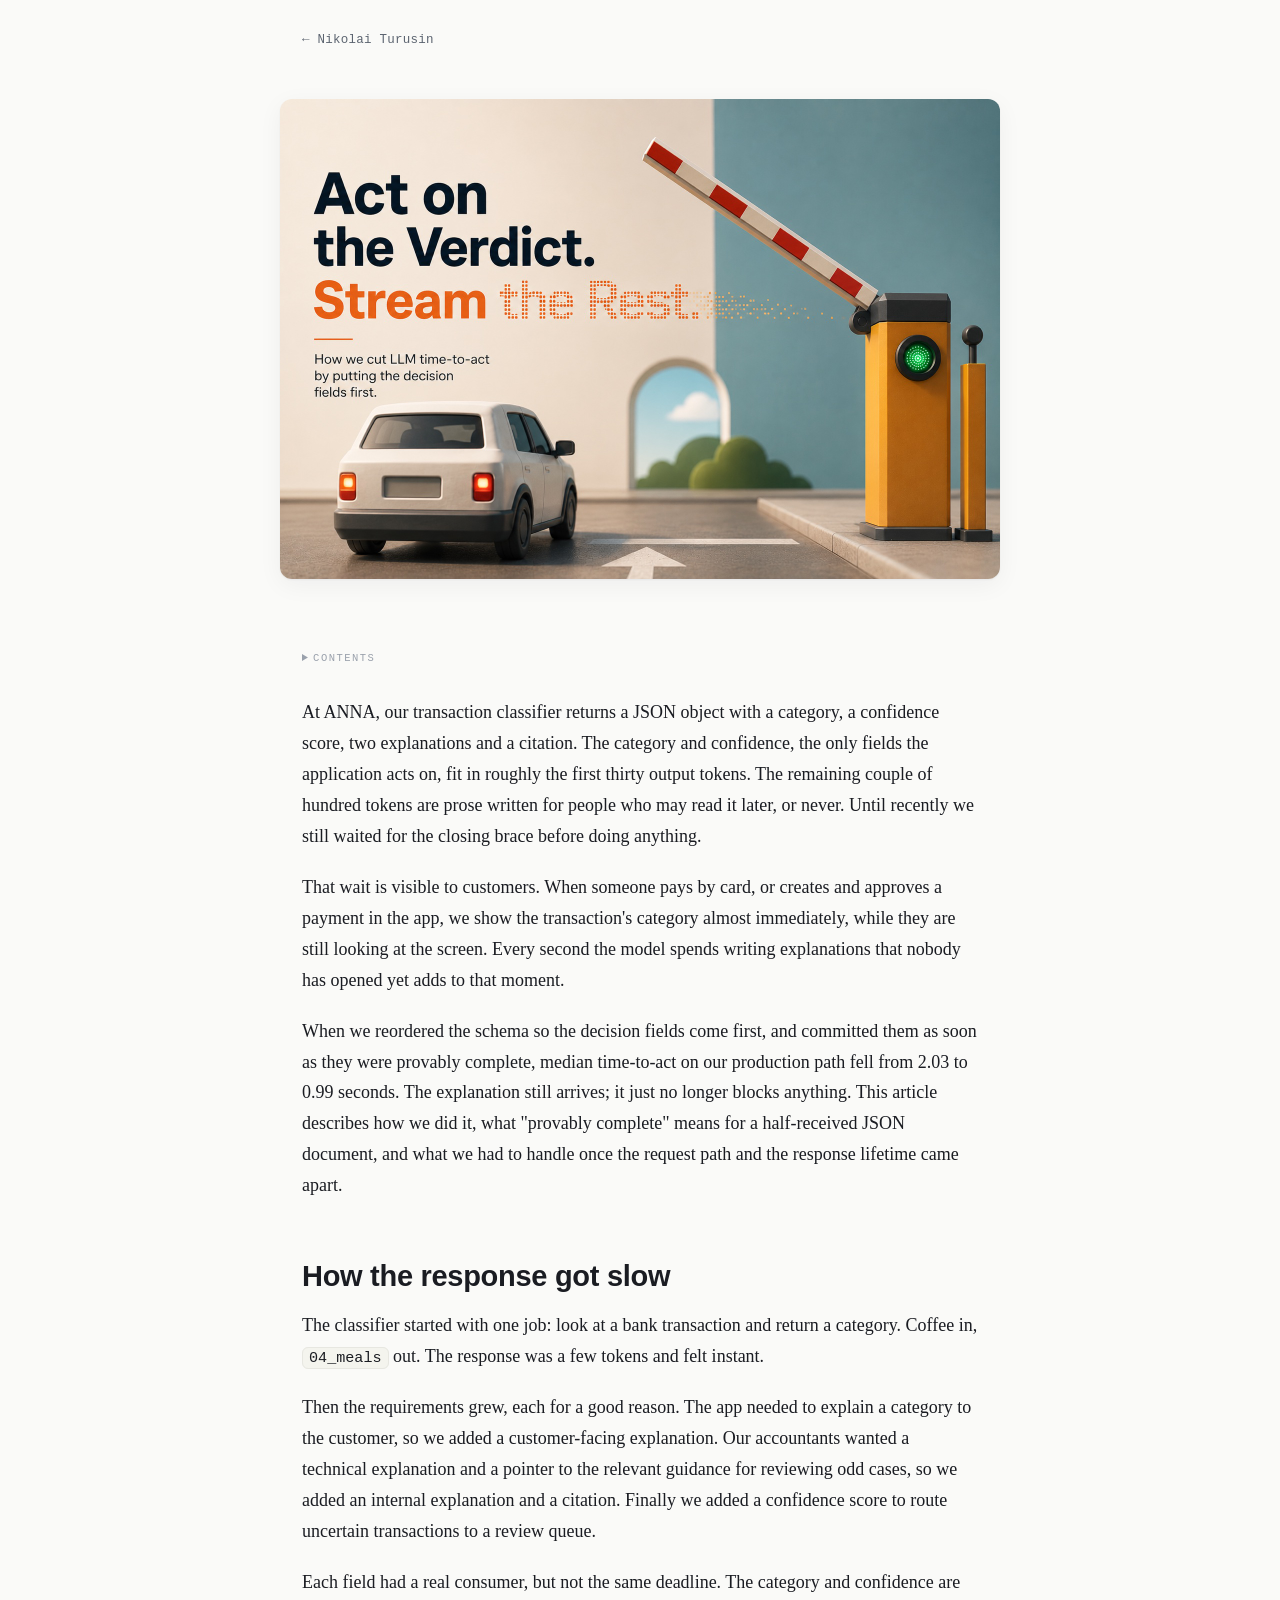
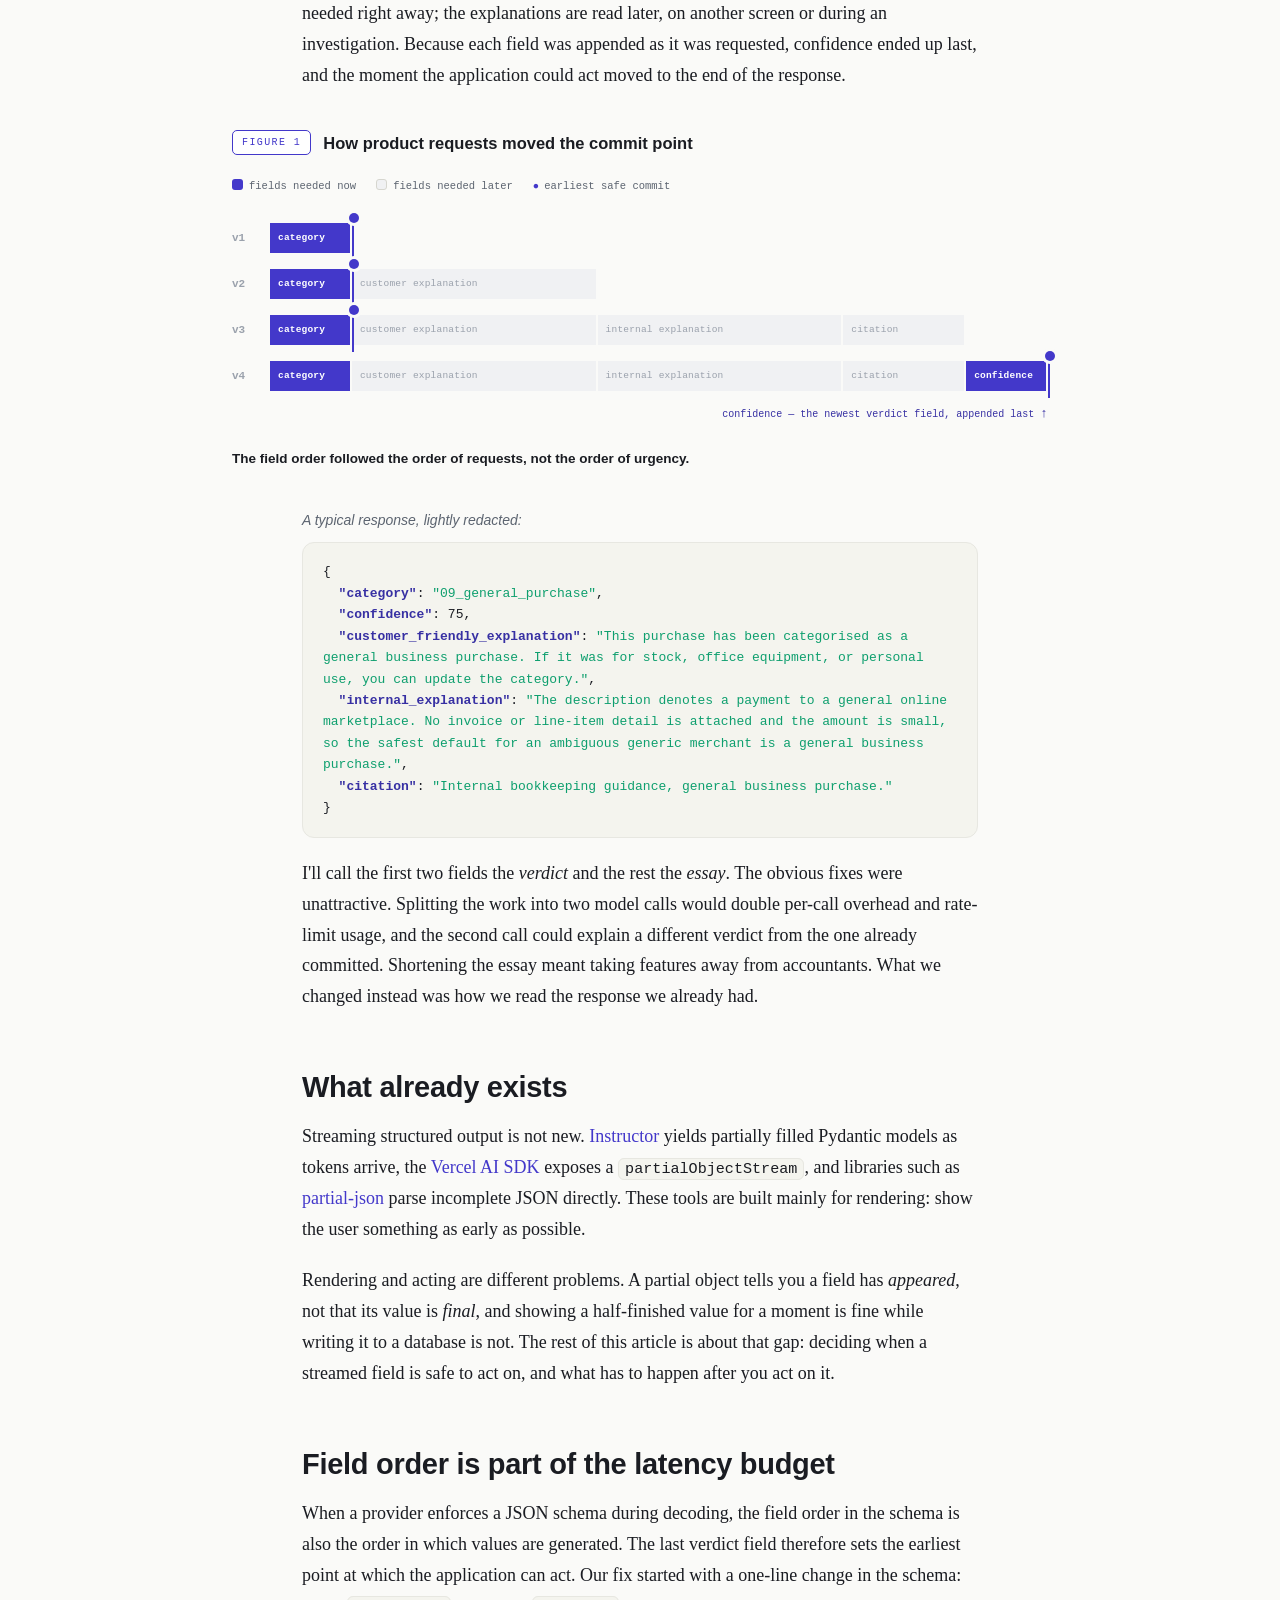
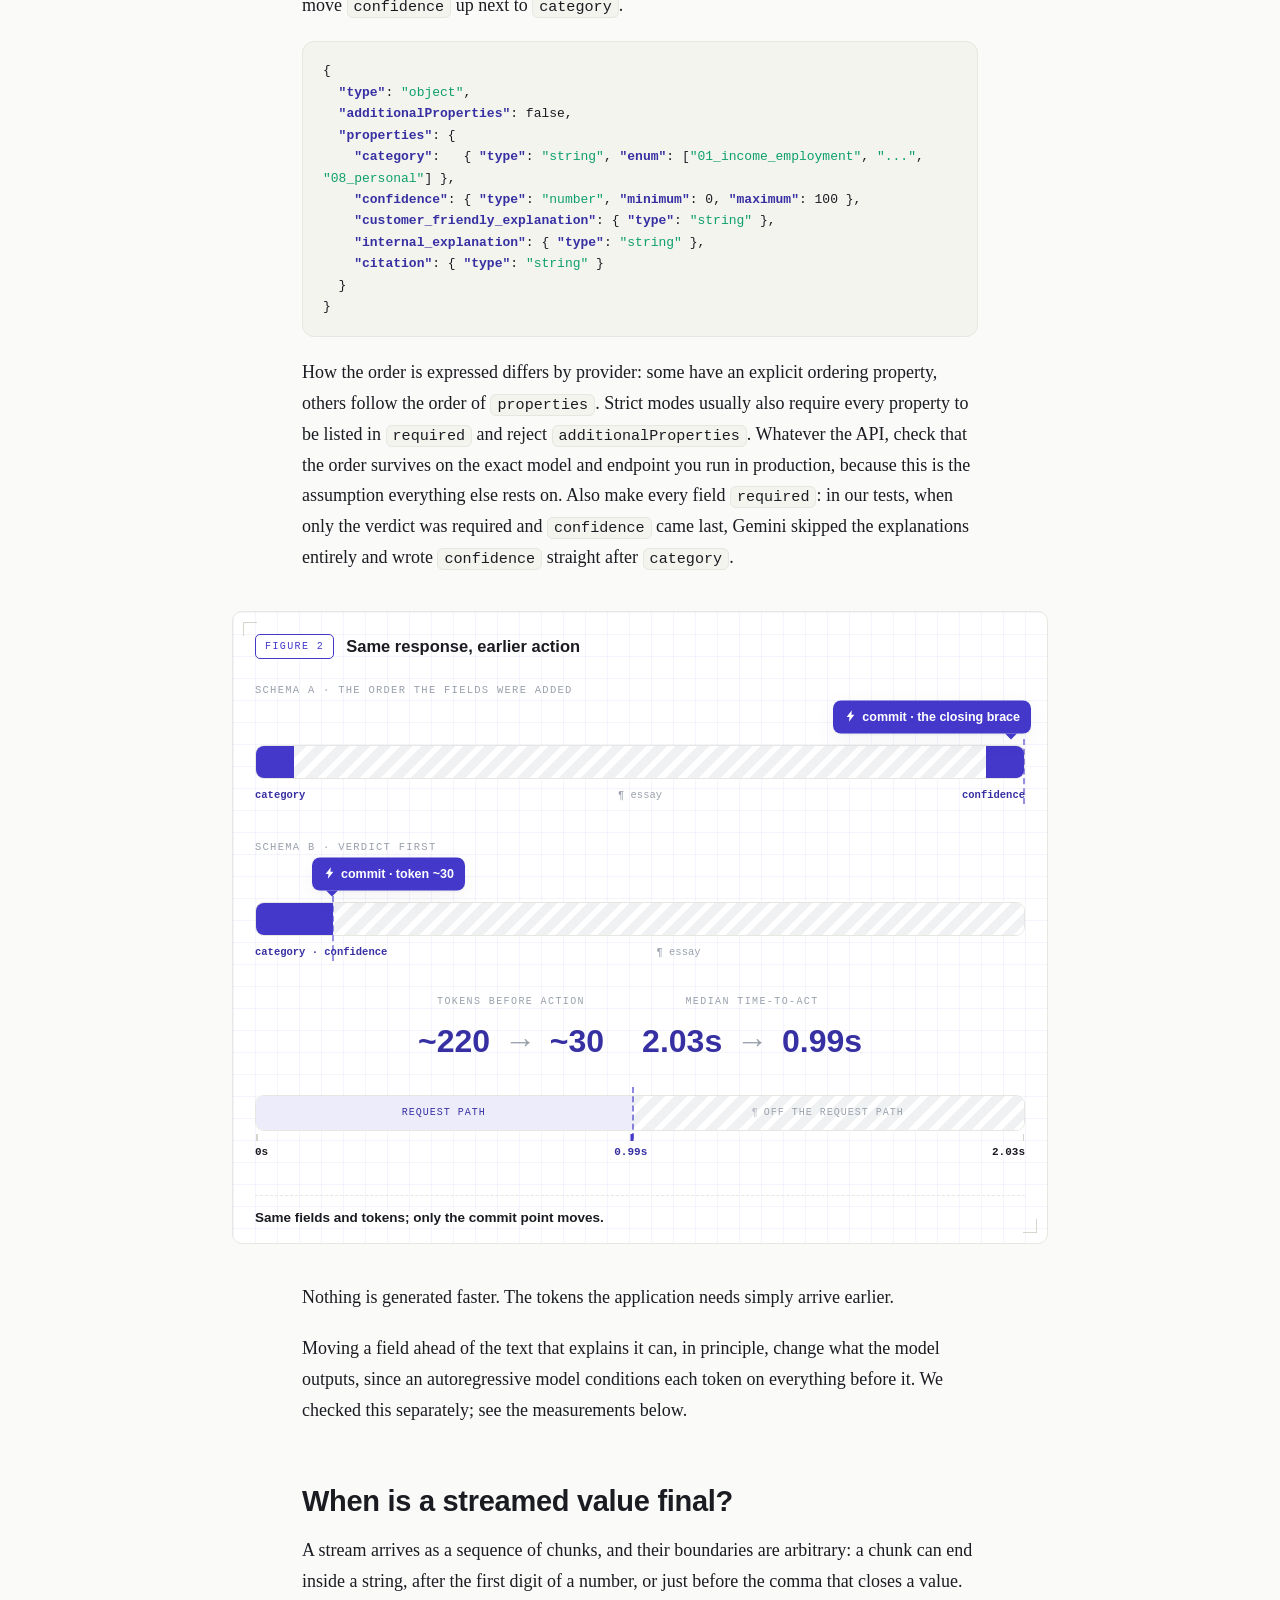
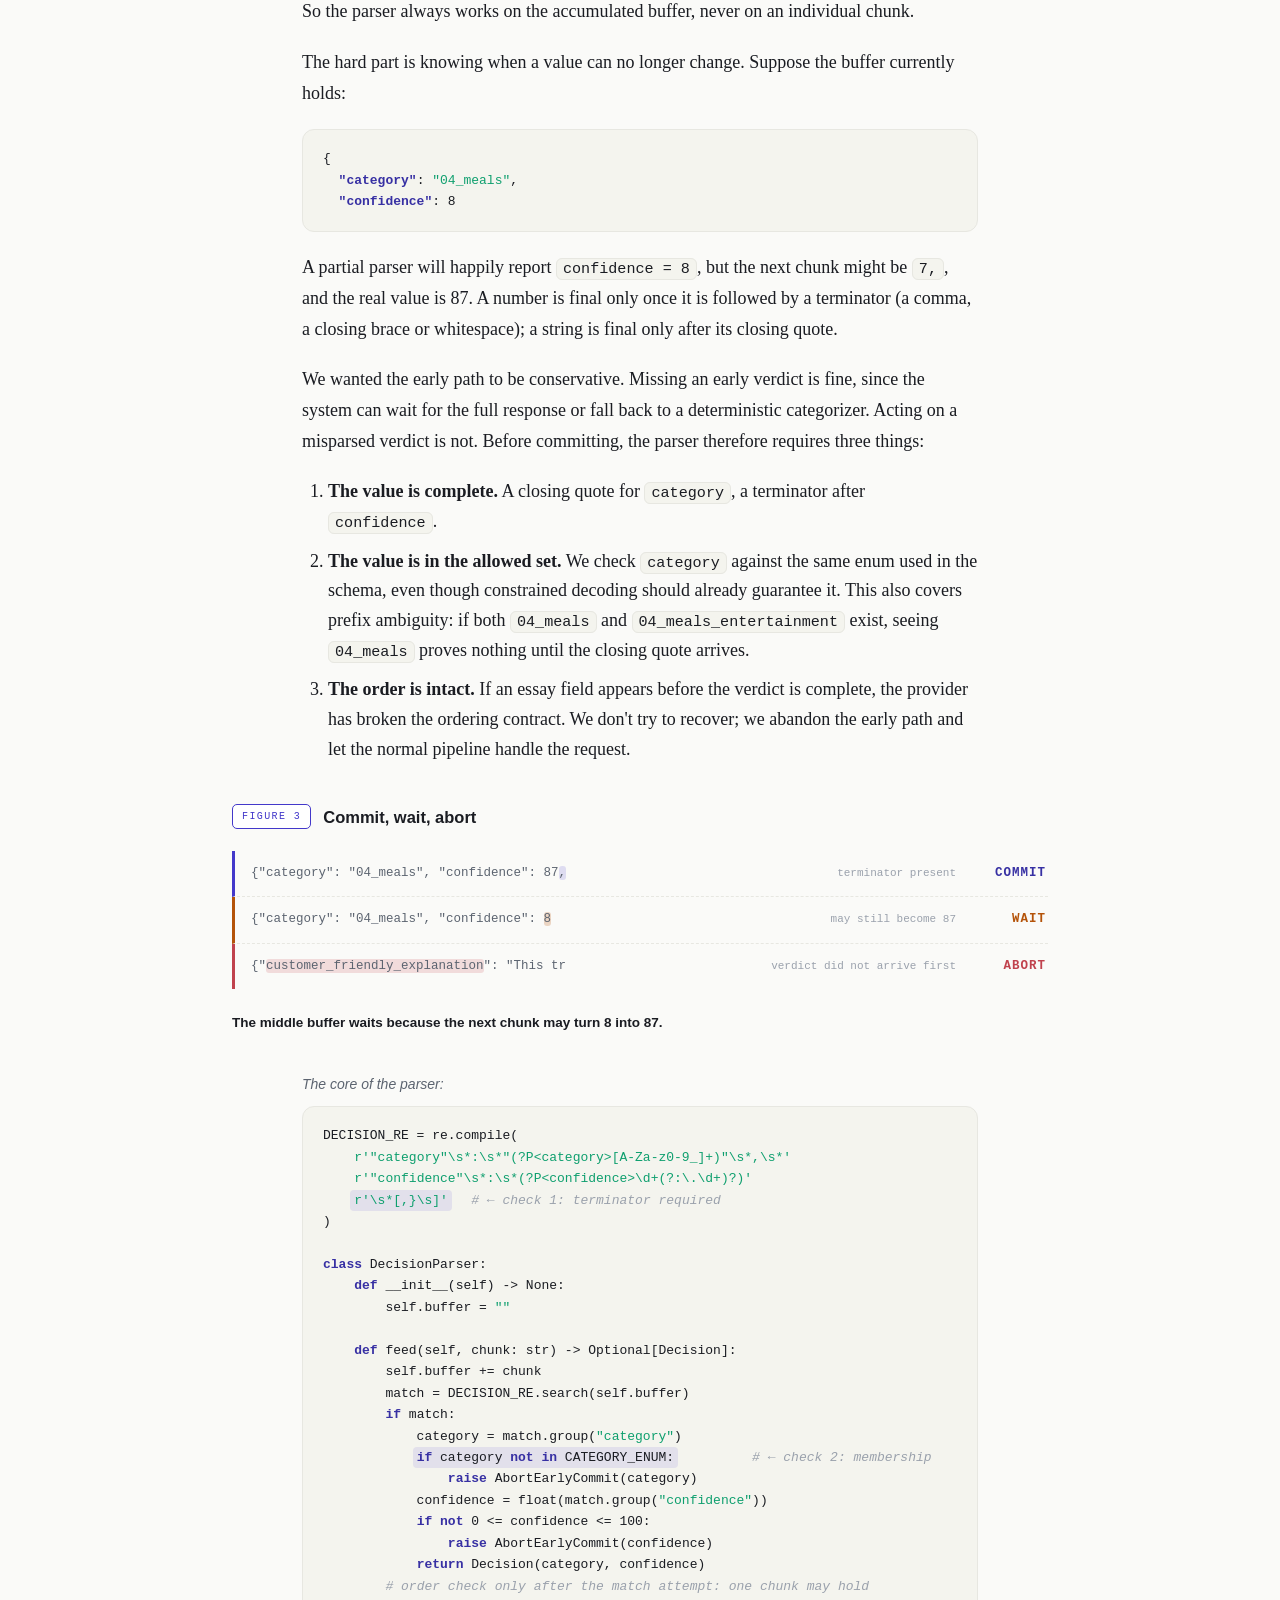
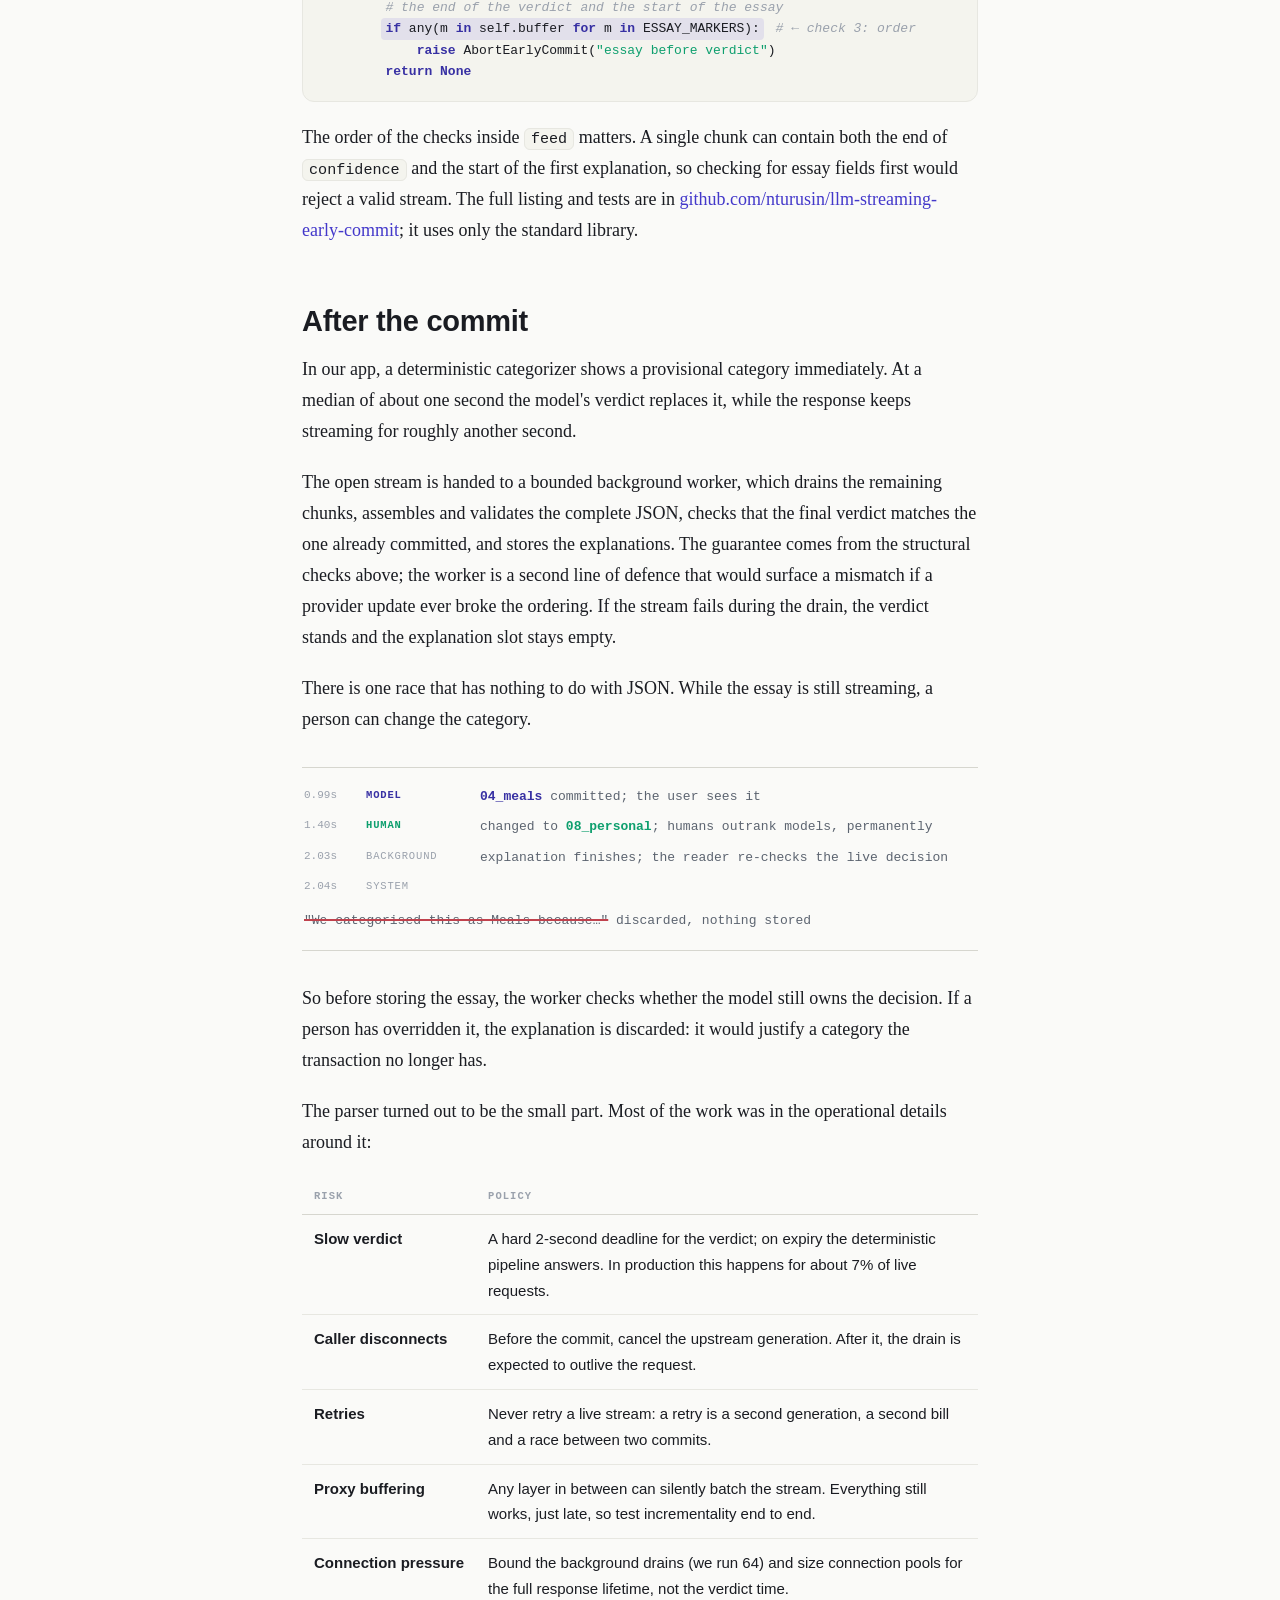
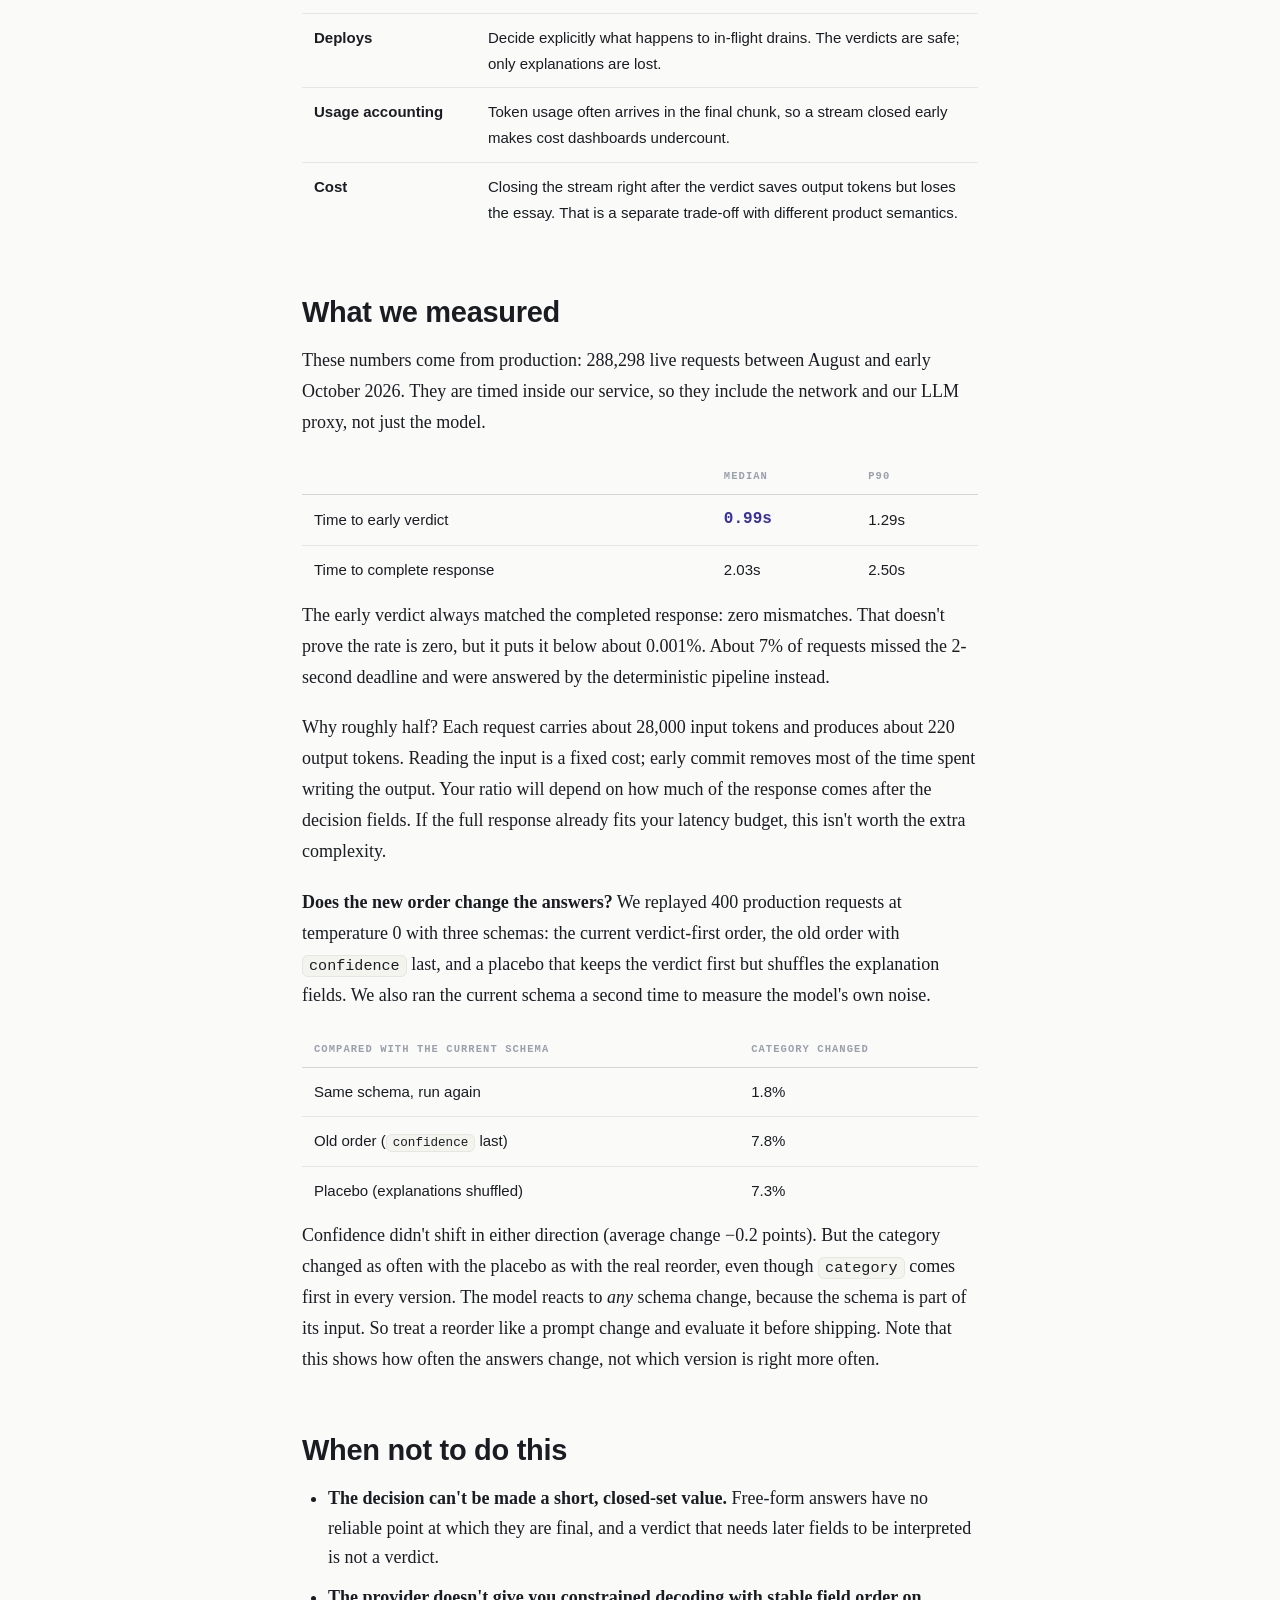
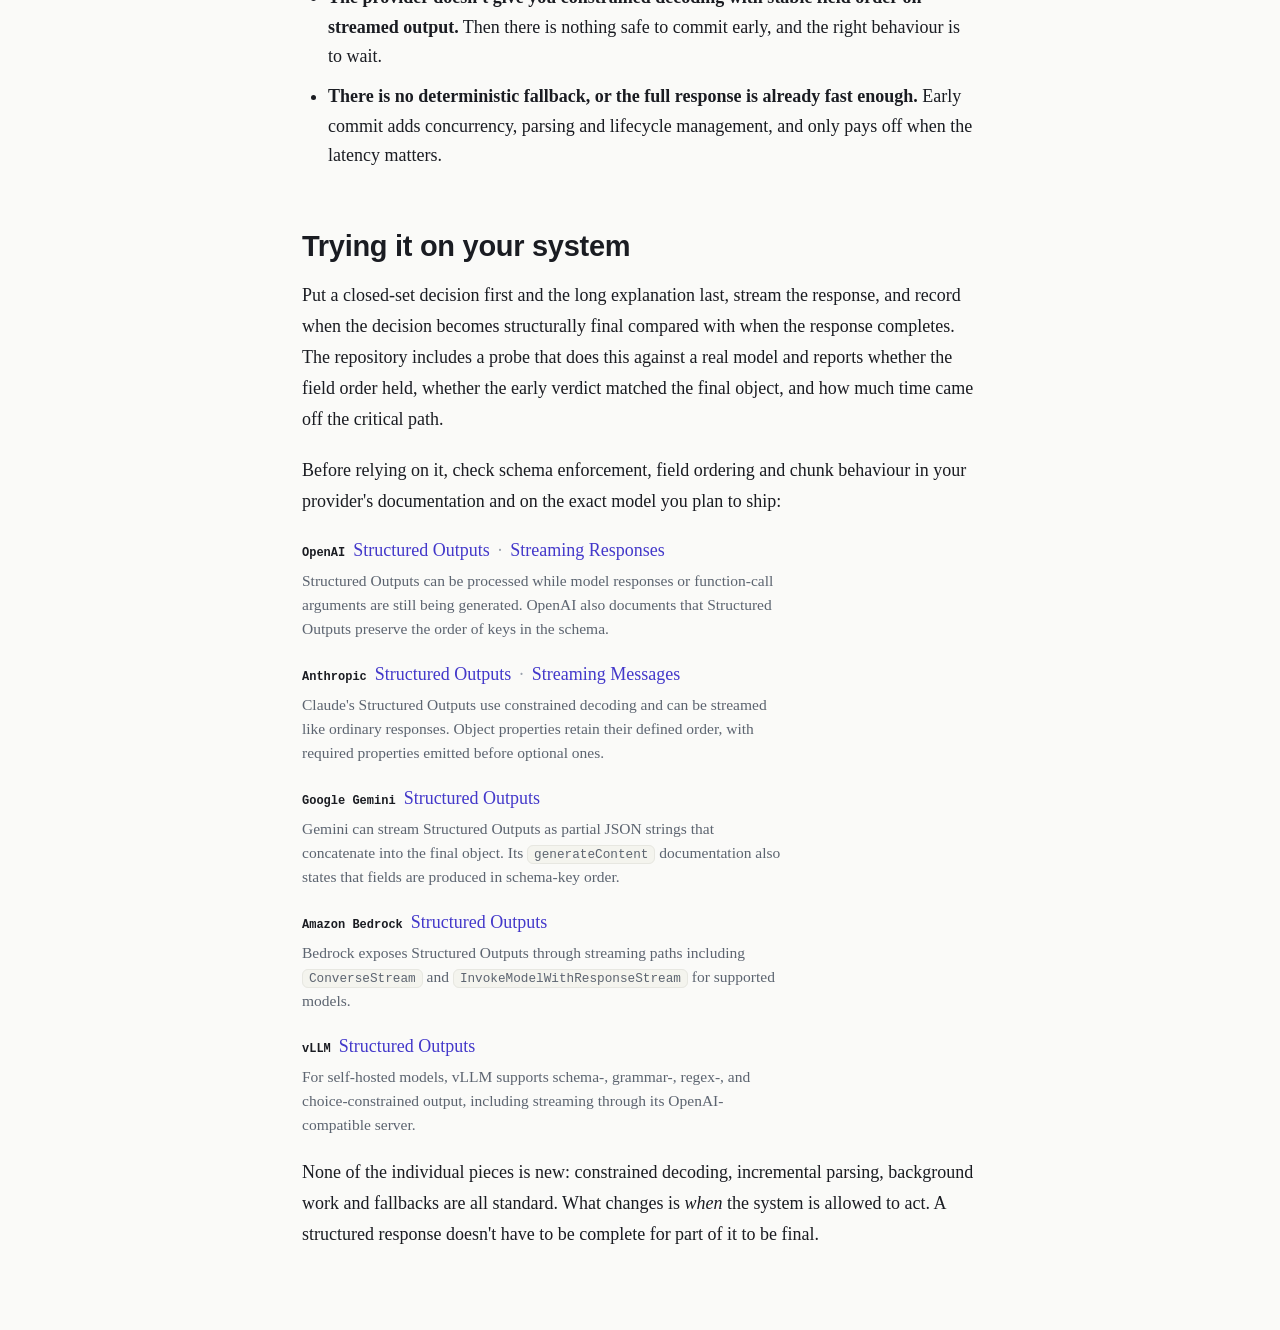
==== commit a5e04f31: "Intro: why the latency matters Co-Authored-By: Claude Opus 5.5 <noreply@anthropic.com>" ====
--- a/act-on-the-verdict.html
+++ b/act-on-the-verdict.html
@@ -307,6 +307,7 @@
   </details>
 
   <p style="margin-top:30px">At ANNA, our transaction classifier returns a JSON object with a category, a confidence score, two explanations and a citation. The category and confidence, the only fields the application acts on, fit in roughly the first thirty output tokens. The remaining couple of hundred tokens are prose written for people who may read it later, or never. Until recently we still waited for the closing brace before doing anything.</p>
+  <p>That wait is visible to customers. When someone pays by card, or creates and approves a payment in the app, we show the transaction's category almost immediately, while they are still looking at the screen. Every second the model spends writing explanations that nobody has opened yet adds to that moment.</p>
   <p>When we reordered the schema so the decision fields come first, and committed them as soon as they were provably complete, median time-to-act on our production path fell from 2.03 to 0.99 seconds. The explanation still arrives; it just no longer blocks anything. This article describes how we did it, what "provably complete" means for a half-received JSON document, and what we had to handle once the request path and the response lifetime came apart.</p>
   <h2 id="how-the-response-got-slow">How the response got slow</h2>
   <p>The classifier started with one job: look at a bank transaction and return a category. Coffee in, <code>04_meals</code> out. The response was a few tokens and felt instant.</p>
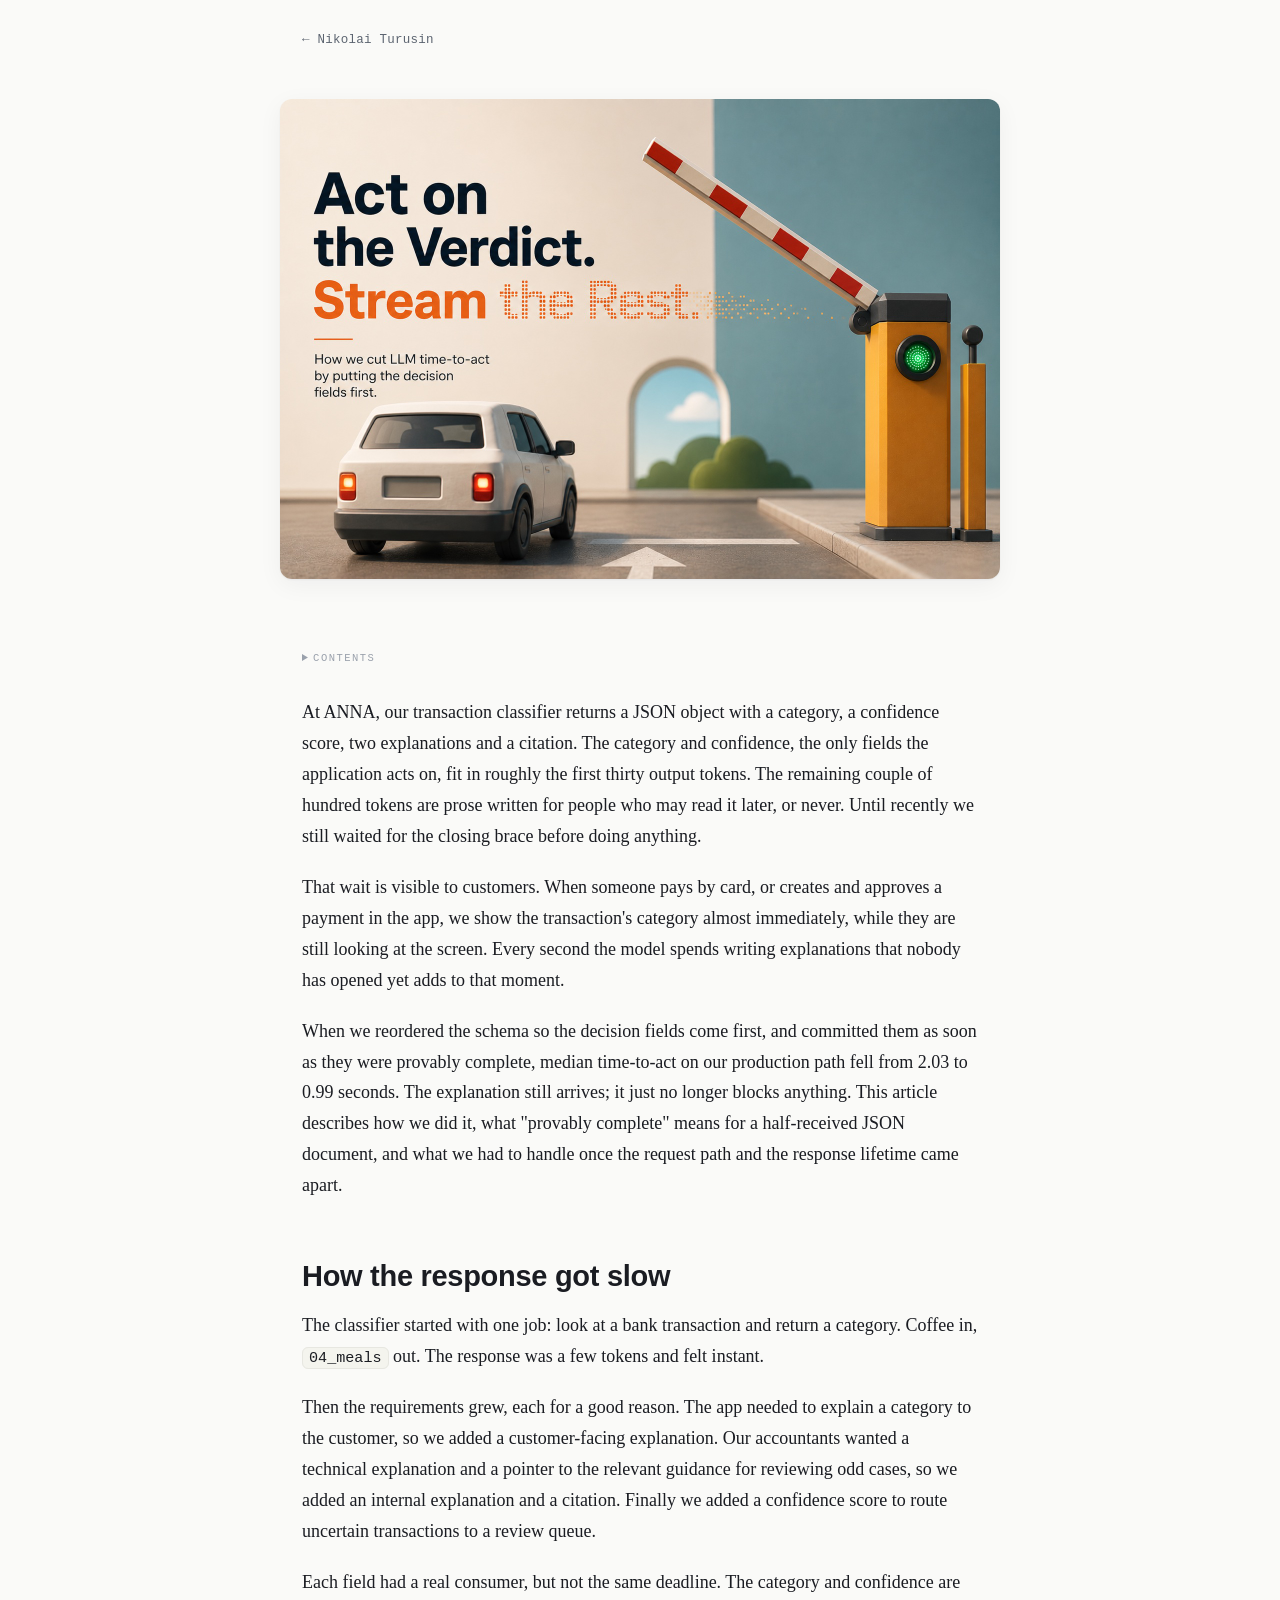
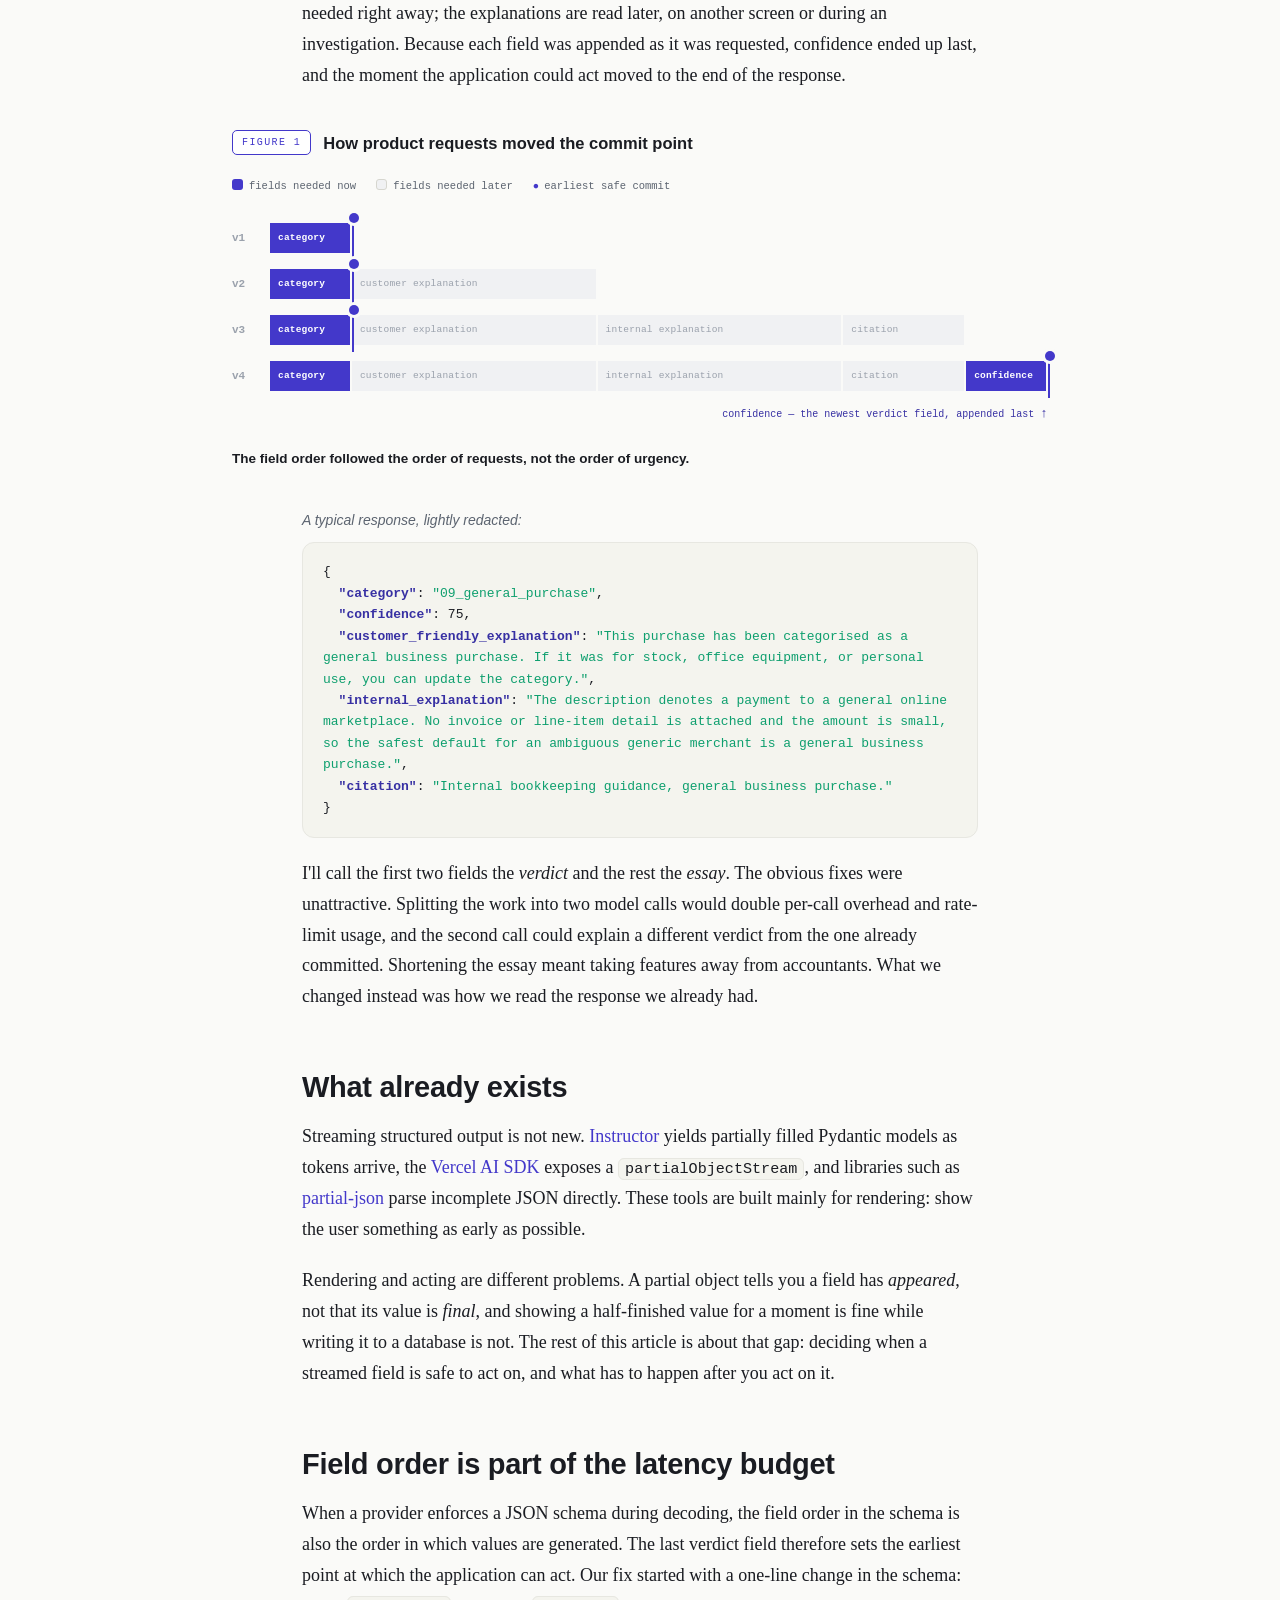
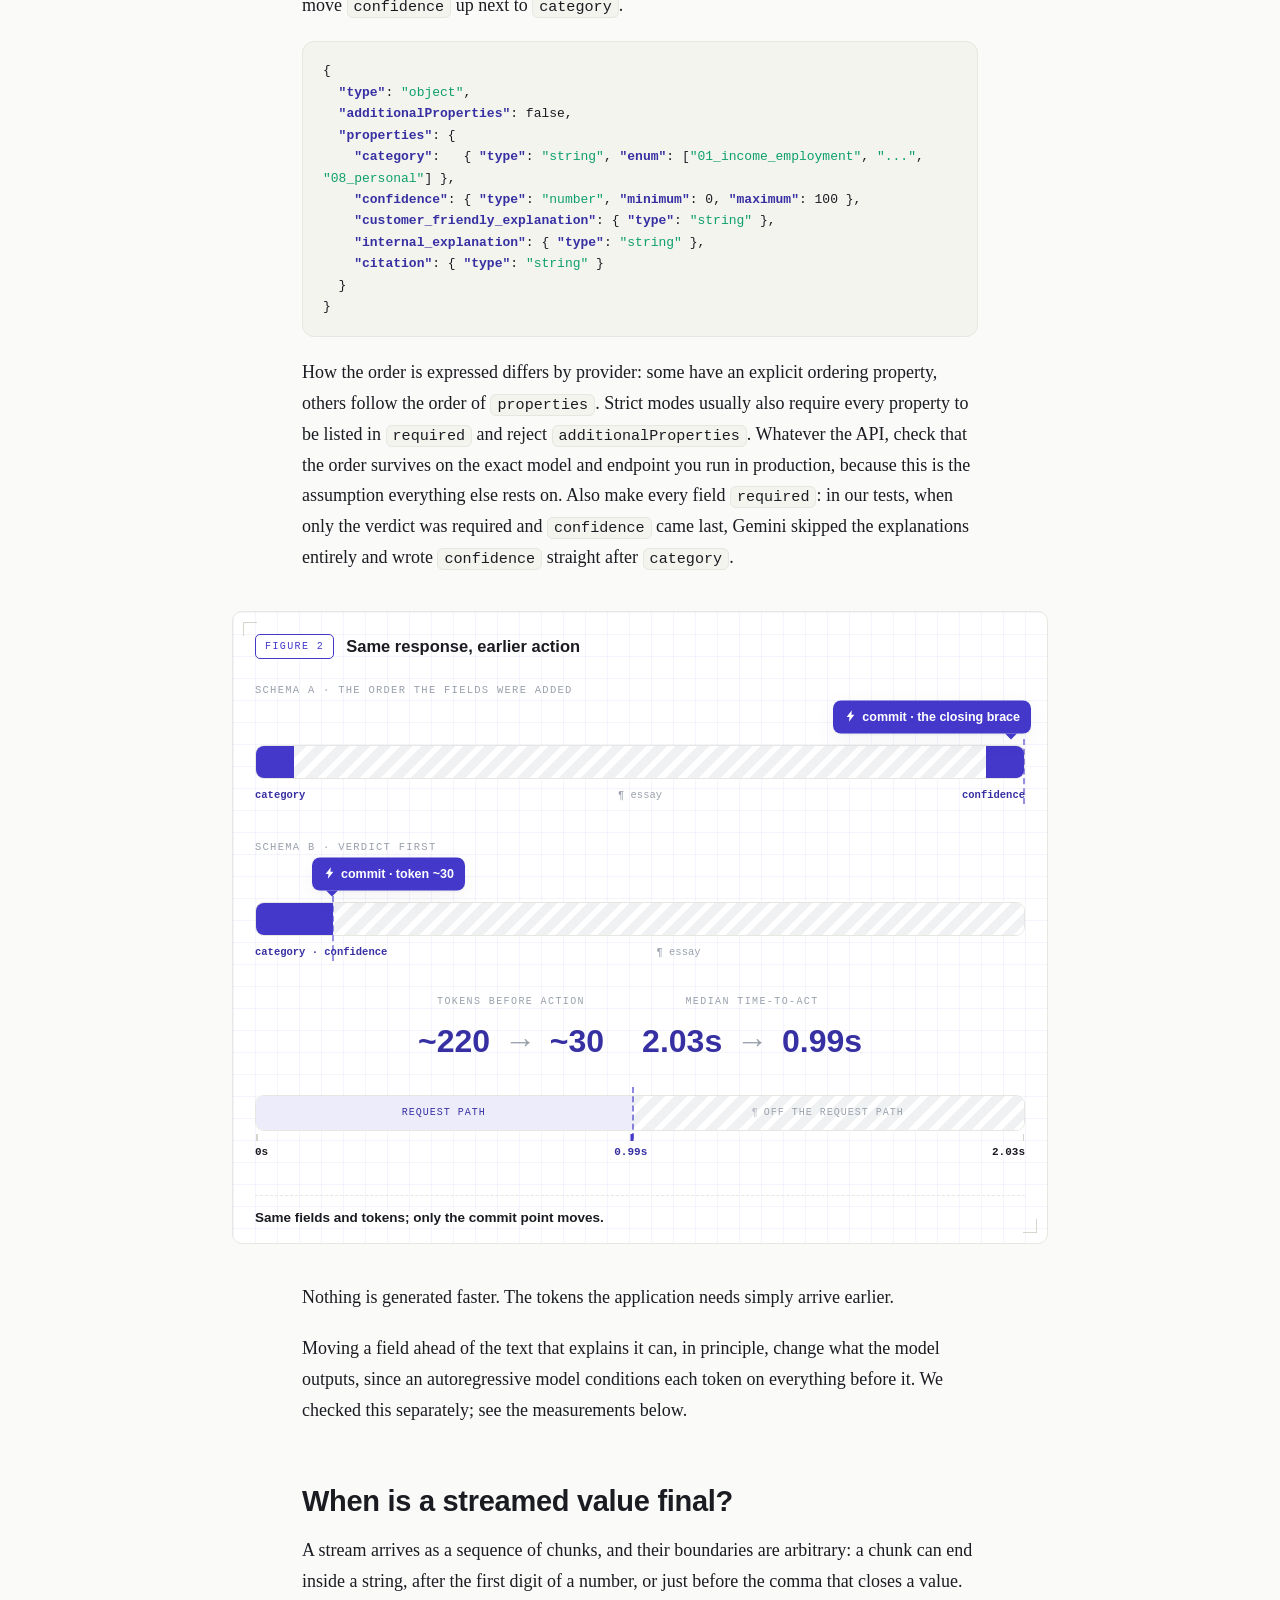
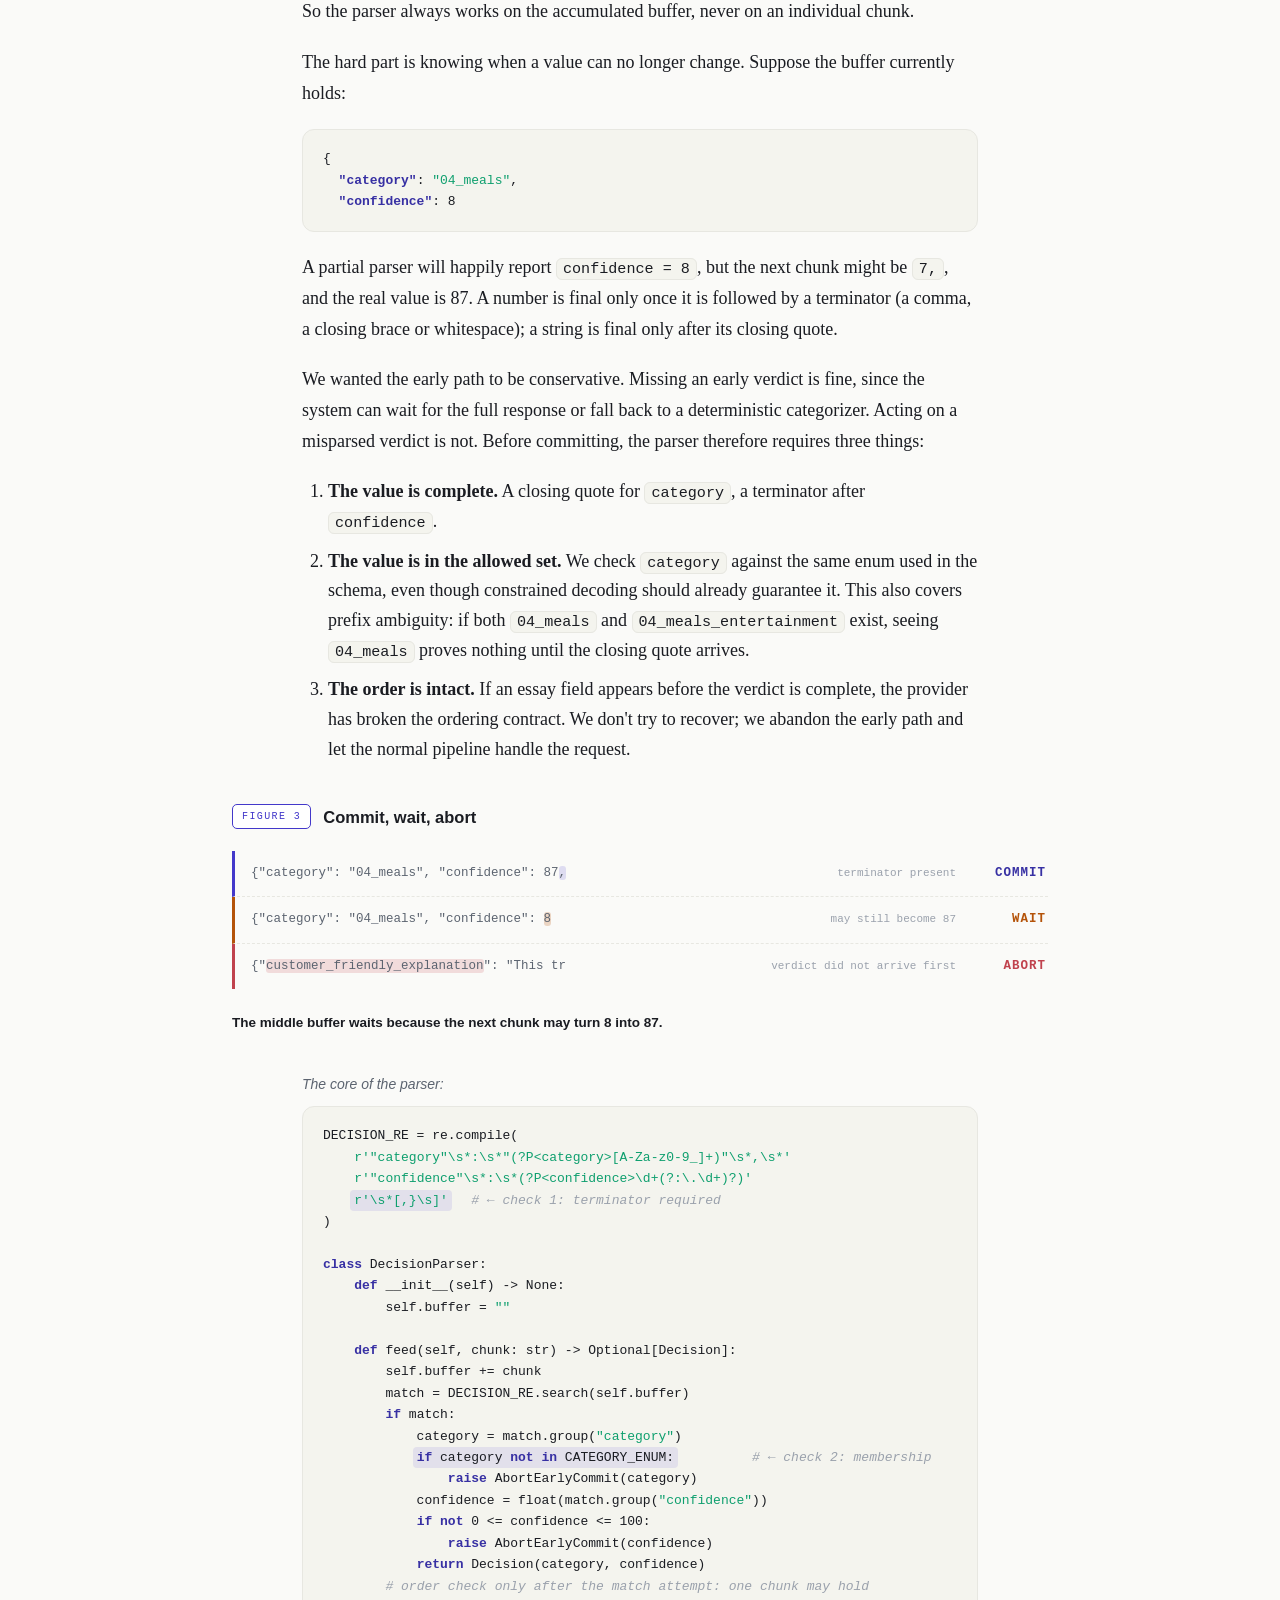
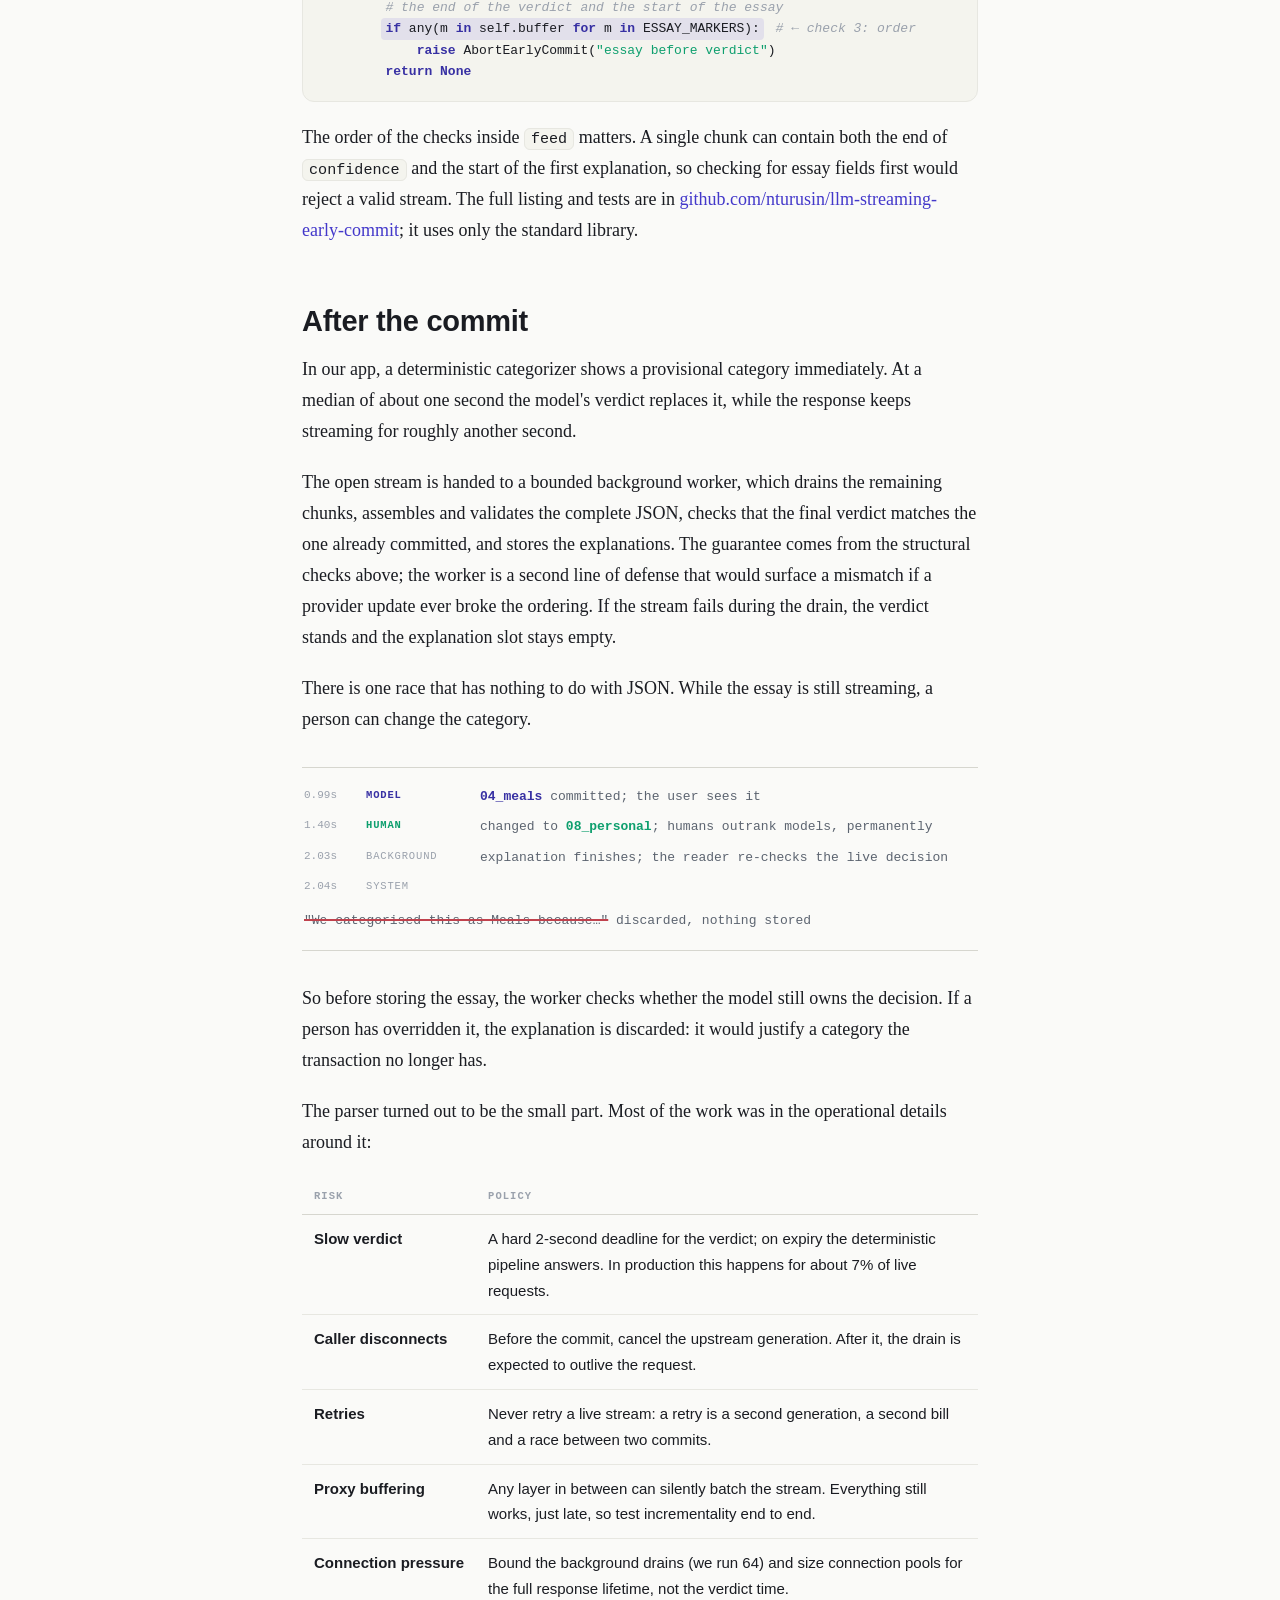
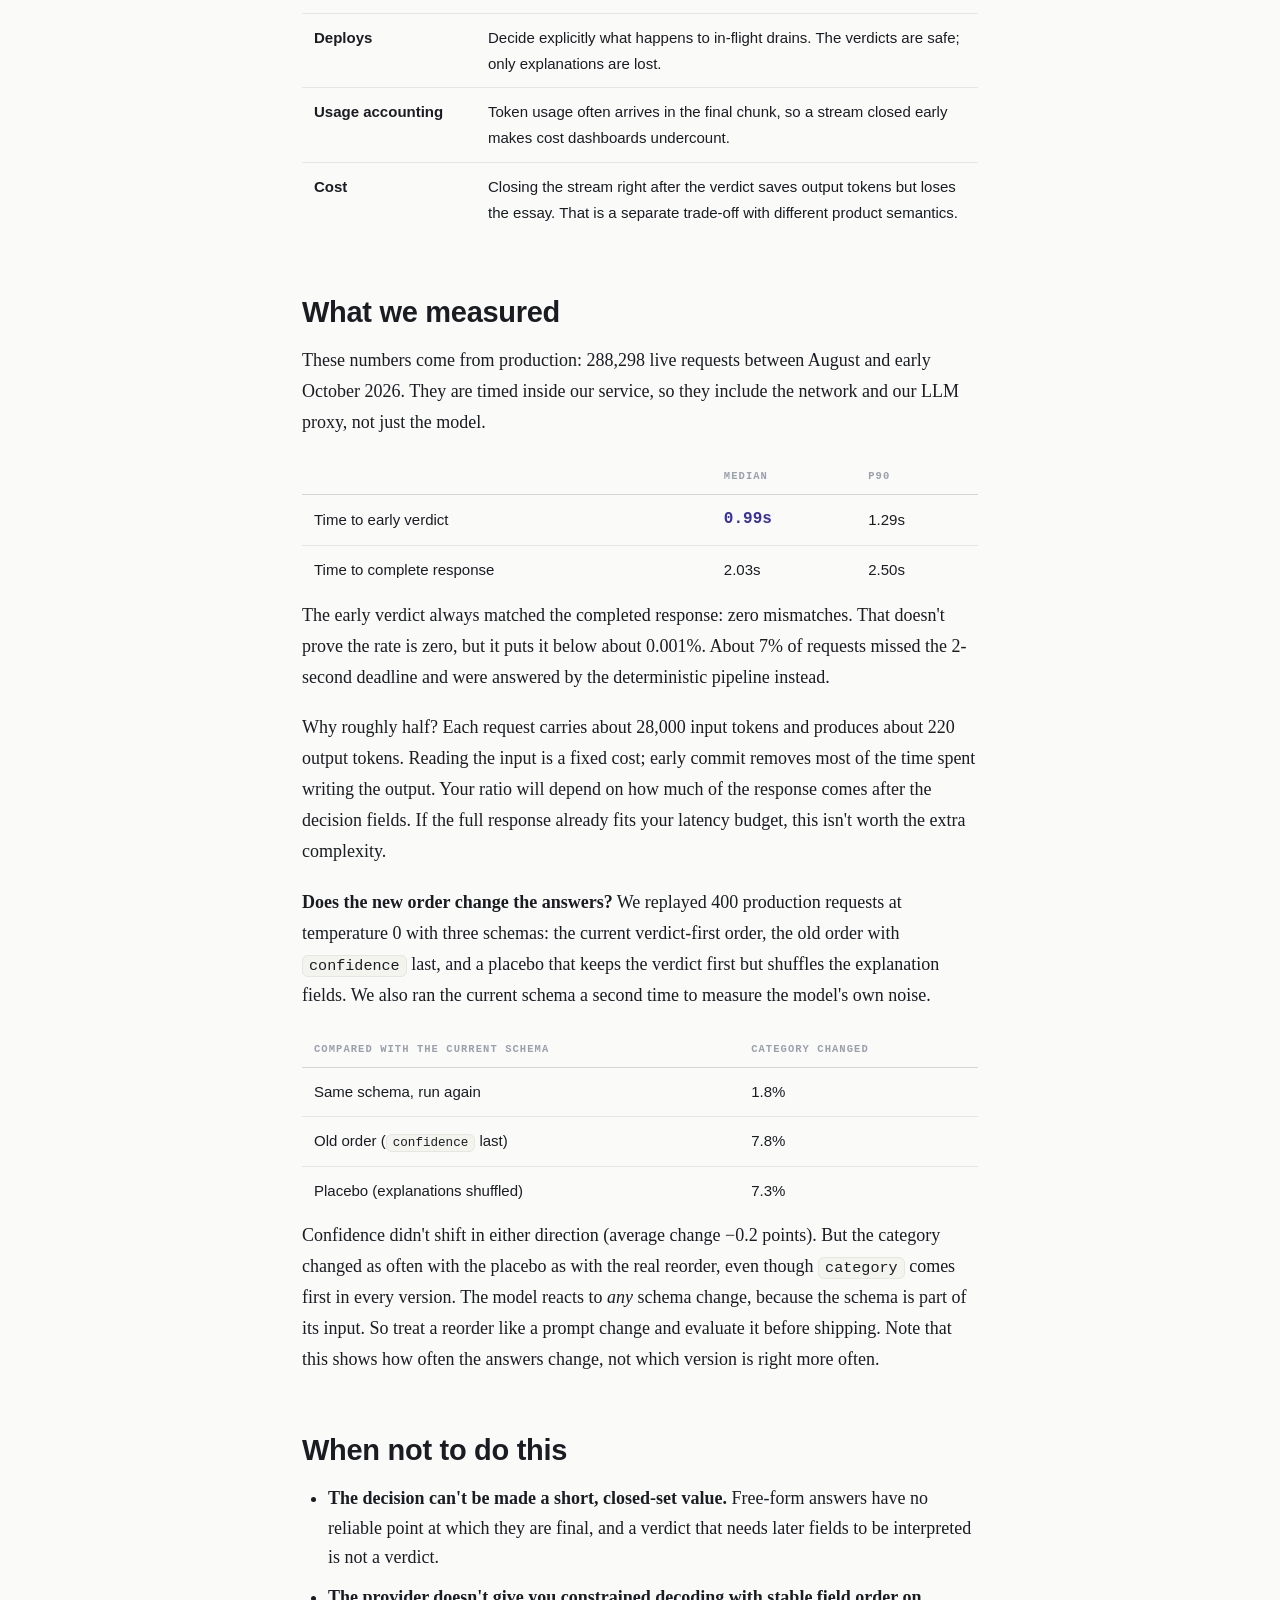
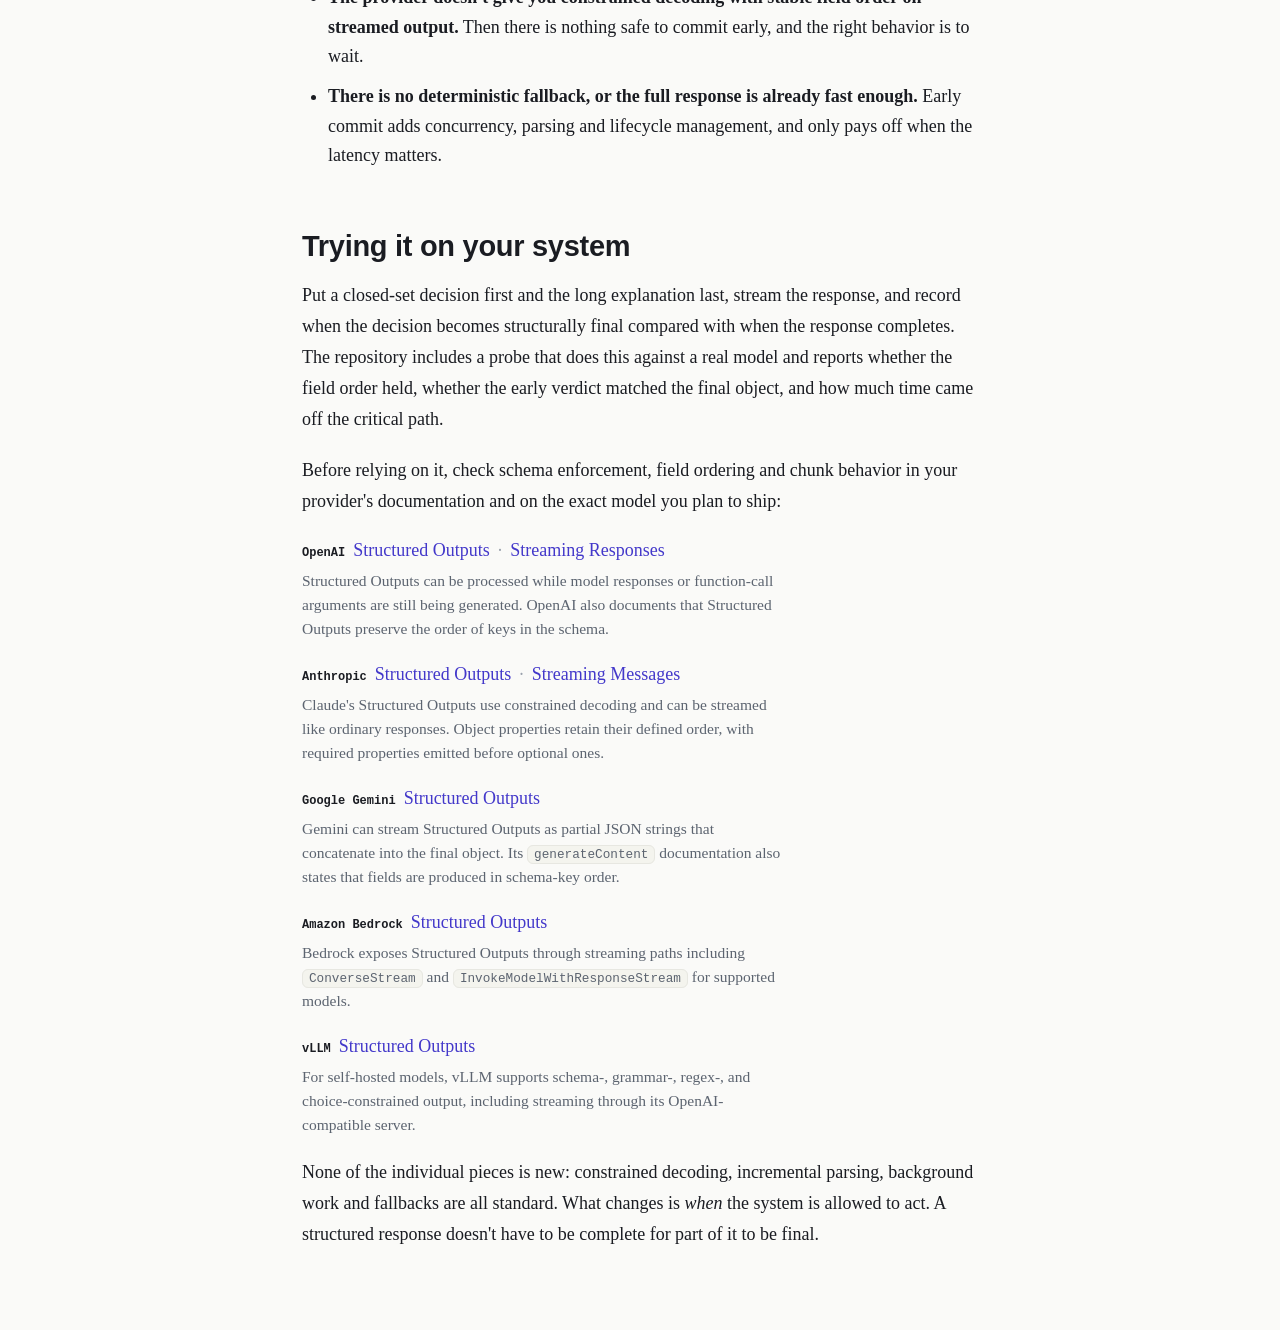
==== commit 880f2a20: "American spelling (behavior, defense) Co-Authored-By: Claude Opus 5.5 <noreply@anthropic.com>" ====
--- a/act-on-the-verdict.html
+++ b/act-on-the-verdict.html
@@ -491,7 +491,7 @@
   <p>The order of the checks inside <code>feed</code> matters. A single chunk can contain both the end of <code>confidence</code> and the start of the first explanation, so checking for essay fields first would reject a valid stream. The full listing and tests are in <a href="https://github.com/nturusin/llm-streaming-early-commit" target="_blank" rel="noopener">github.com/nturusin/llm-streaming-early-commit</a>; it uses only the standard library.</p>
   <h2 id="after-the-commit">After the commit</h2>
   <p>In our app, a deterministic categorizer shows a provisional category immediately. At a median of about one second the model's verdict replaces it, while the response keeps streaming for roughly another second.</p>
-  <p>The open stream is handed to a bounded background worker, which drains the remaining chunks, assembles and validates the complete JSON, checks that the final verdict matches the one already committed, and stores the explanations. The guarantee comes from the structural checks above; the worker is a second line of defence that would surface a mismatch if a provider update ever broke the ordering. If the stream fails during the drain, the verdict stands and the explanation slot stays empty.</p>
+  <p>The open stream is handed to a bounded background worker, which drains the remaining chunks, assembles and validates the complete JSON, checks that the final verdict matches the one already committed, and stores the explanations. The guarantee comes from the structural checks above; the worker is a second line of defense that would surface a mismatch if a provider update ever broke the ordering. If the stream fails during the drain, the verdict stands and the explanation slot stays empty.</p>
   <p>There is one race that has nothing to do with JSON. While the essay is still streaming, a person can change the category.</p>
   <div class="orace" role="img" aria-label="Four timestamped events: at 0.99 seconds the model commits meals. At 1.40 a human changes it to personal. At 2.03 the explanation finishes. At 2.04 the stale explanation is discarded.">
     <div class="r mod"><span class="t">0.99s</span><span class="w">model</span><span><b style="color:var(--verdict-ink)">04_meals</b> committed; the user sees it</span></div>
@@ -538,12 +538,12 @@
   <h2 id="when-not-to-do-this">When not to do this</h2>
   <ul class="gotchas">
     <li><b>The decision can't be made a short, closed-set value.</b> Free-form answers have no reliable point at which they are final, and a verdict that needs later fields to be interpreted is not a verdict.</li>
-    <li><b>The provider doesn't give you constrained decoding with stable field order on streamed output.</b> Then there is nothing safe to commit early, and the right behaviour is to wait.</li>
+    <li><b>The provider doesn't give you constrained decoding with stable field order on streamed output.</b> Then there is nothing safe to commit early, and the right behavior is to wait.</li>
     <li><b>There is no deterministic fallback, or the full response is already fast enough.</b> Early commit adds concurrency, parsing and lifecycle management, and only pays off when the latency matters.</li>
   </ul>
   <h2 id="trying-it-on-your-system">Trying it on your system</h2>
   <p>Put a closed-set decision first and the long explanation last, stream the response, and record when the decision becomes structurally final compared with when the response completes. The repository includes a probe that does this against a real model and reports whether the field order held, whether the early verdict matched the final object, and how much time came off the critical path.</p>
-  <p>Before relying on it, check schema enforcement, field ordering and chunk behaviour in your provider's documentation and on the exact model you plan to ship:</p>
+  <p>Before relying on it, check schema enforcement, field ordering and chunk behavior in your provider's documentation and on the exact model you plan to ship:</p>
   <ul class="reflist">
     <li>
       <div class="rh"><span class="pv">OpenAI</span><a href="https://developers.openai.com/api/docs/guides/structured-outputs" target="_blank" rel="noopener">Structured Outputs</a><span class="sep">·</span><a href="https://developers.openai.com/api/docs/guides/streaming-responses" target="_blank" rel="noopener">Streaming Responses</a></div>
